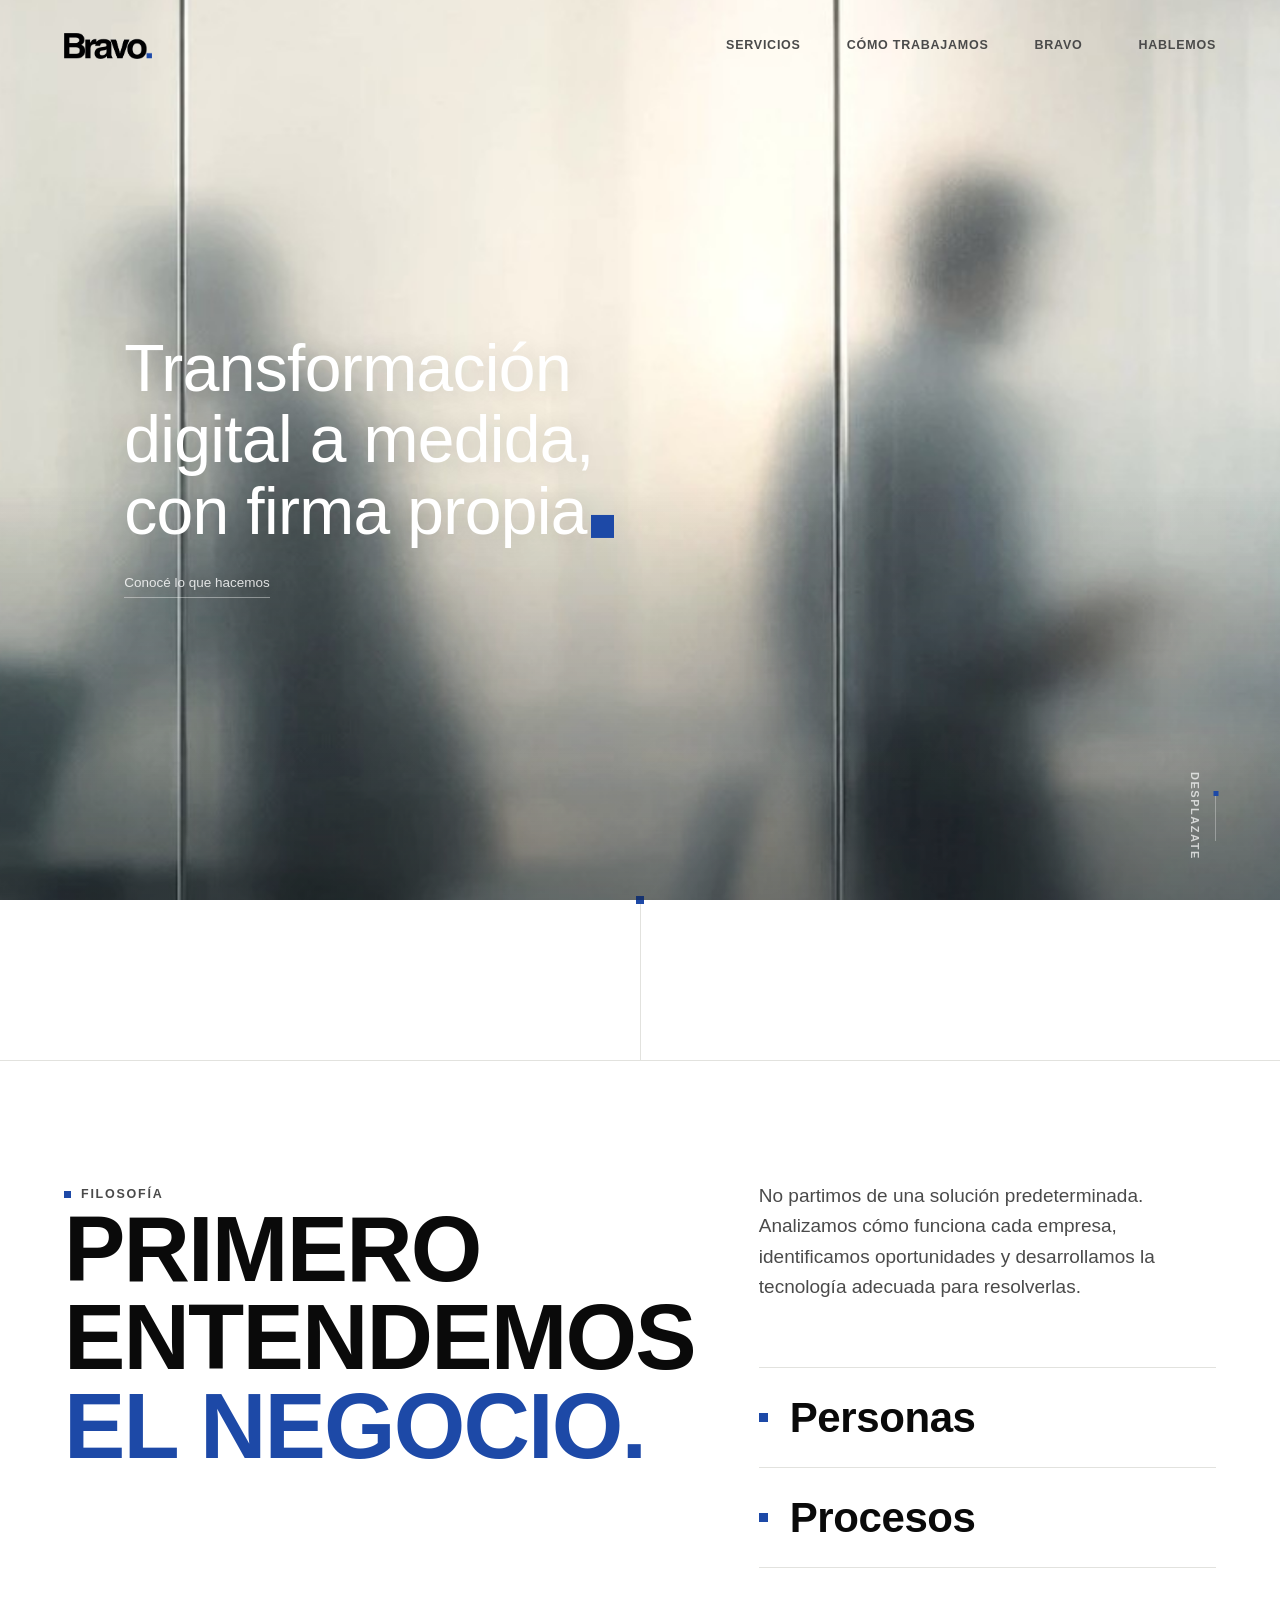
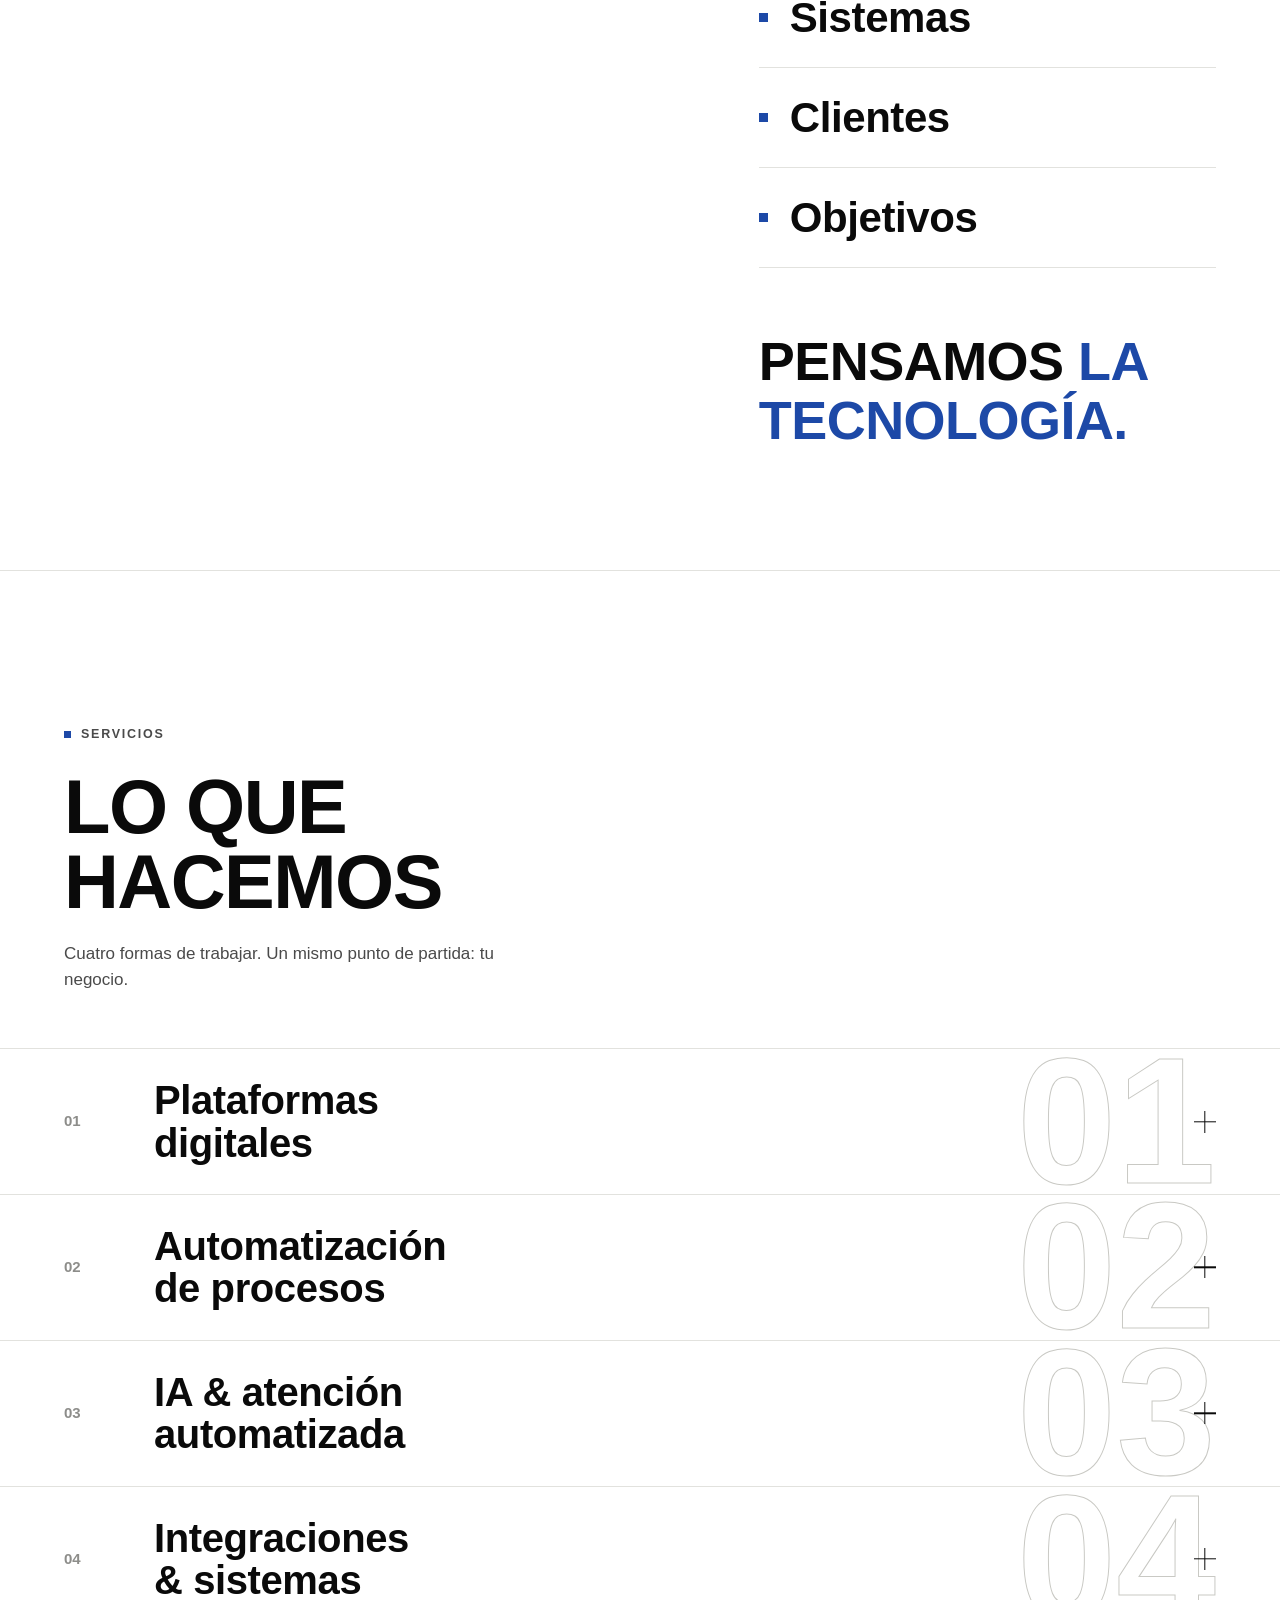
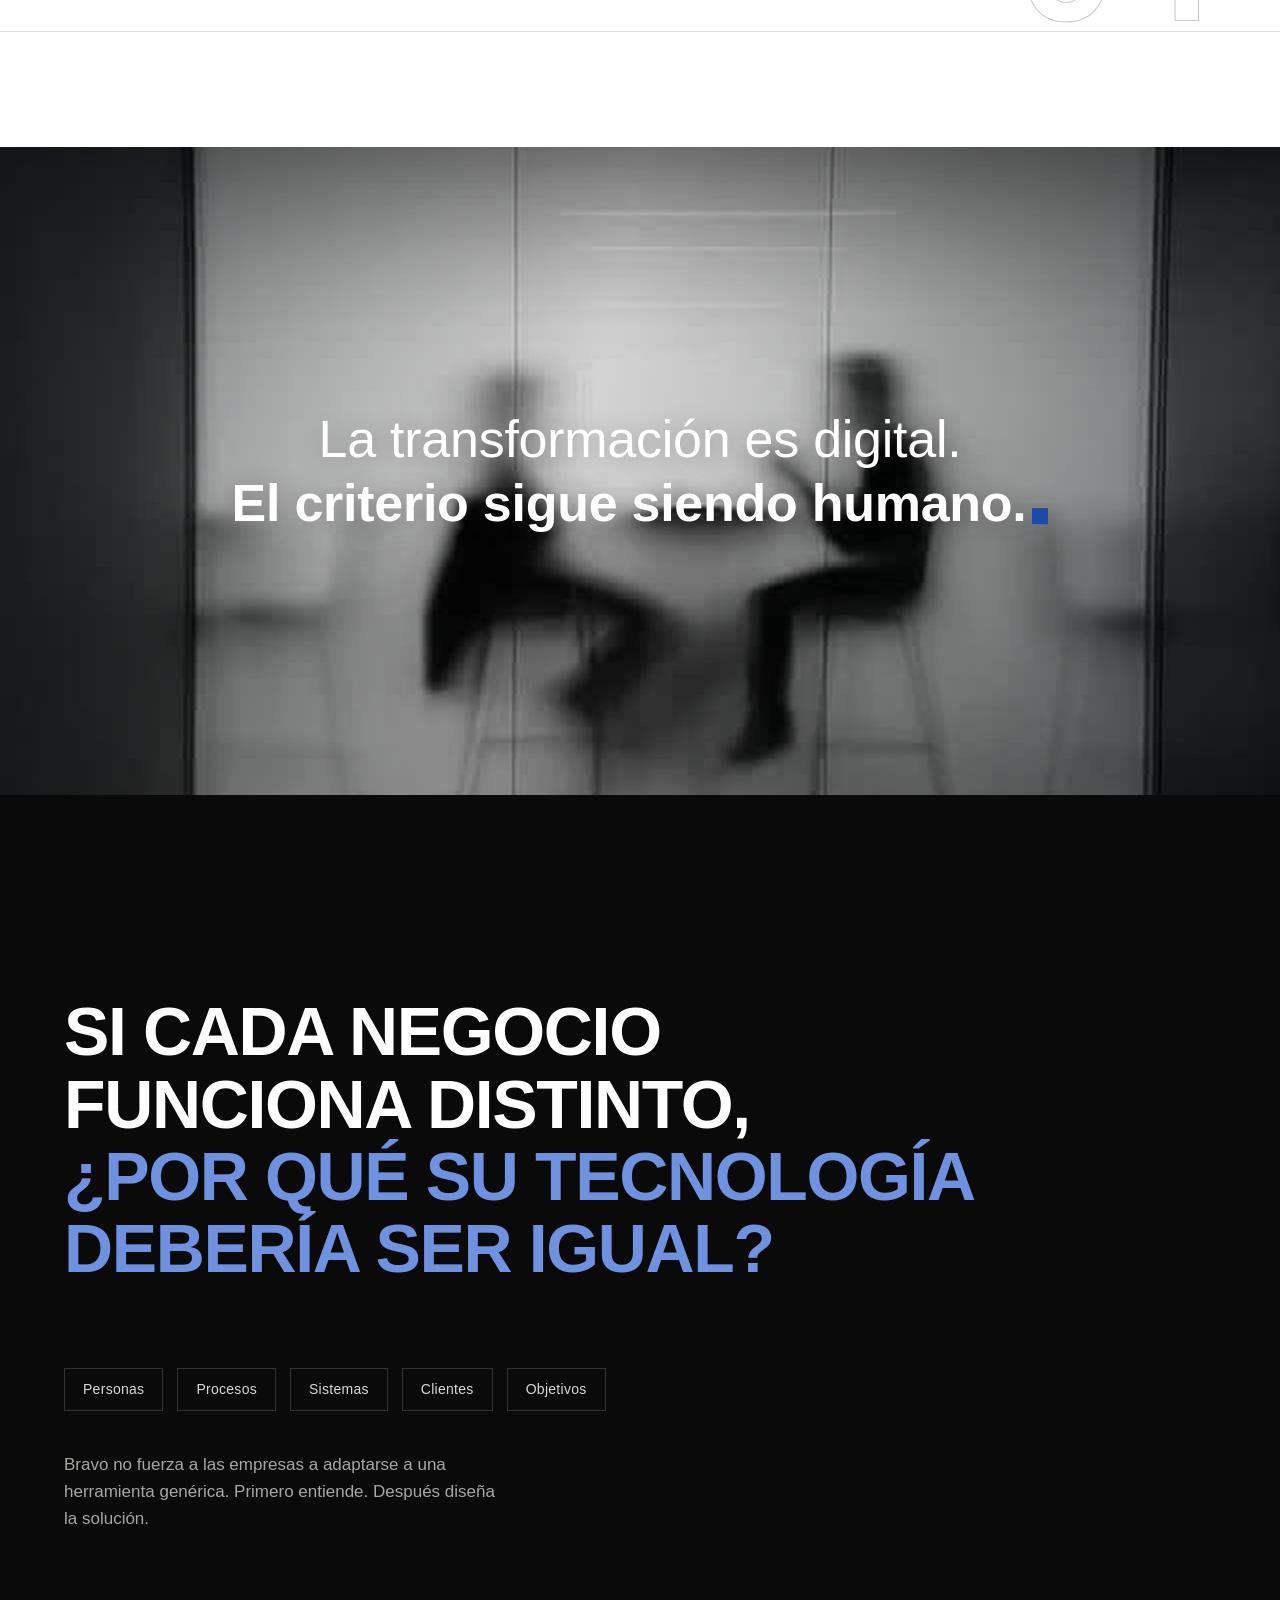
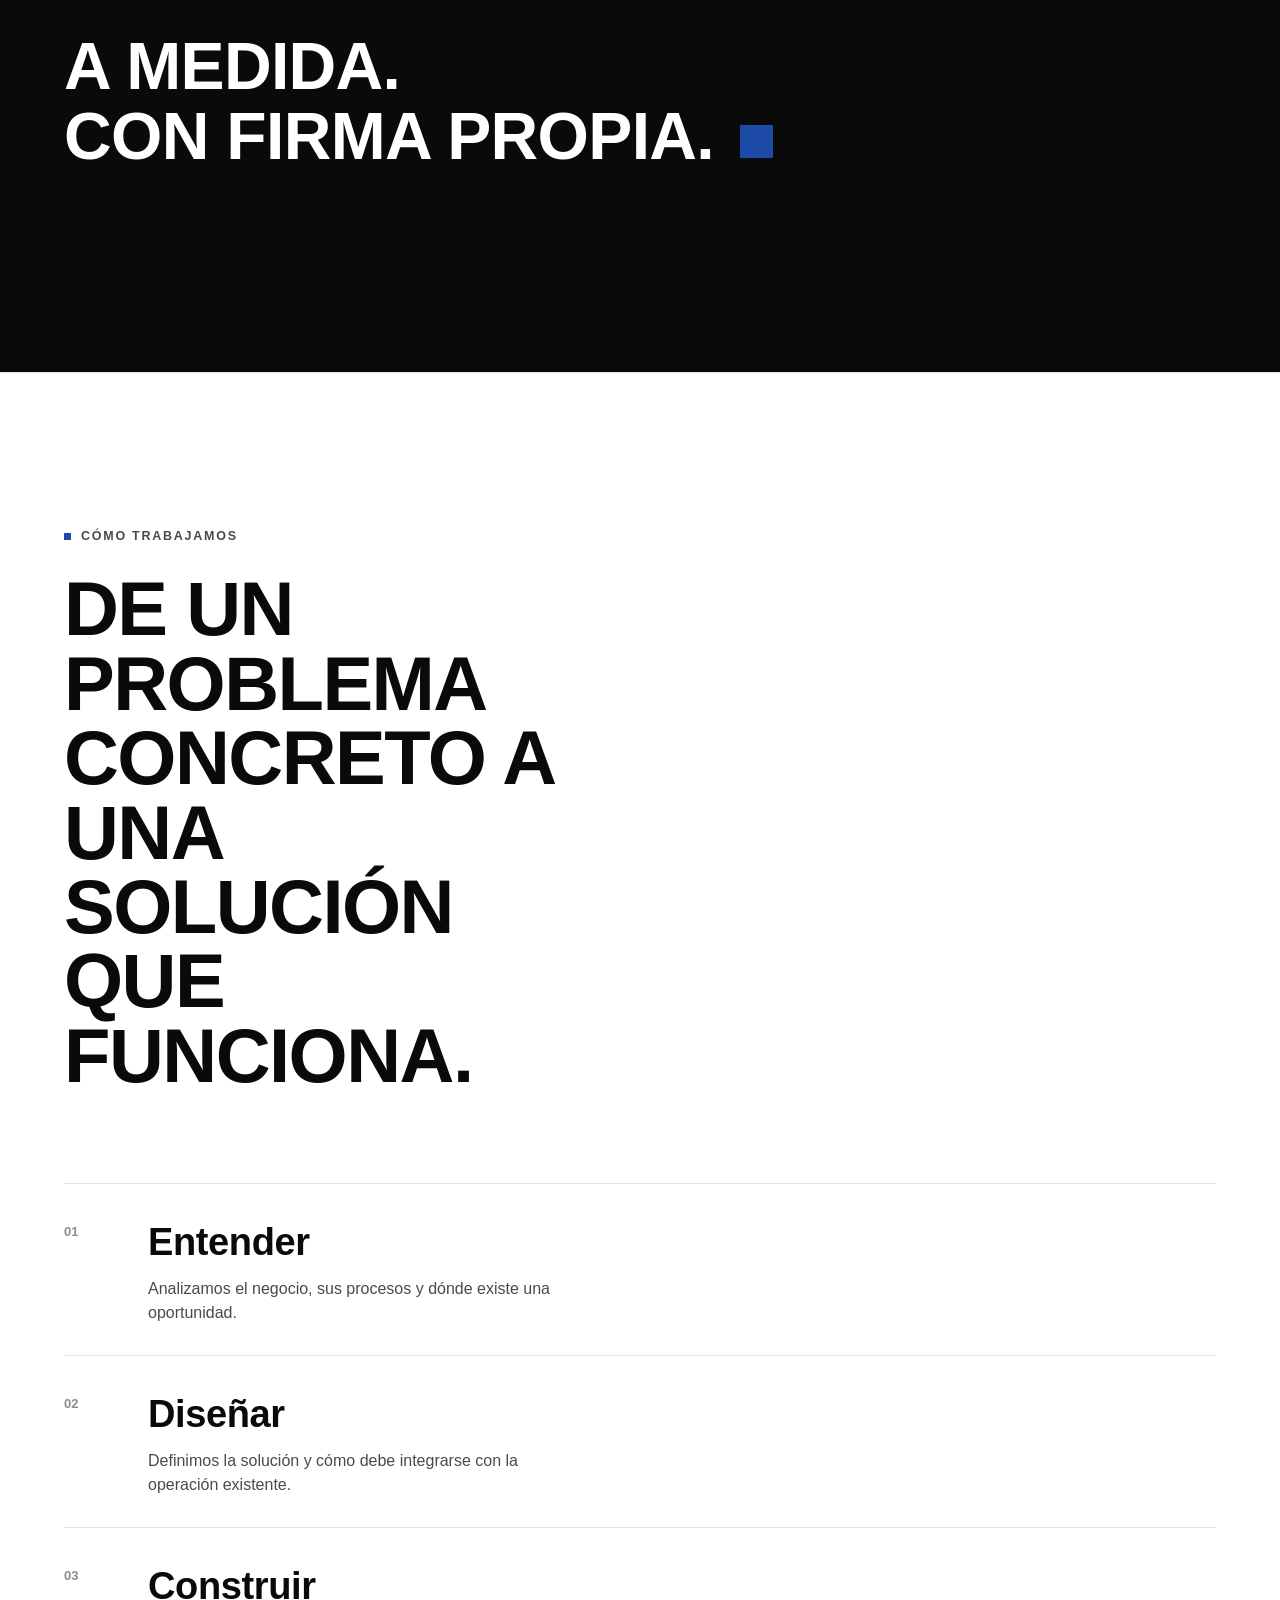
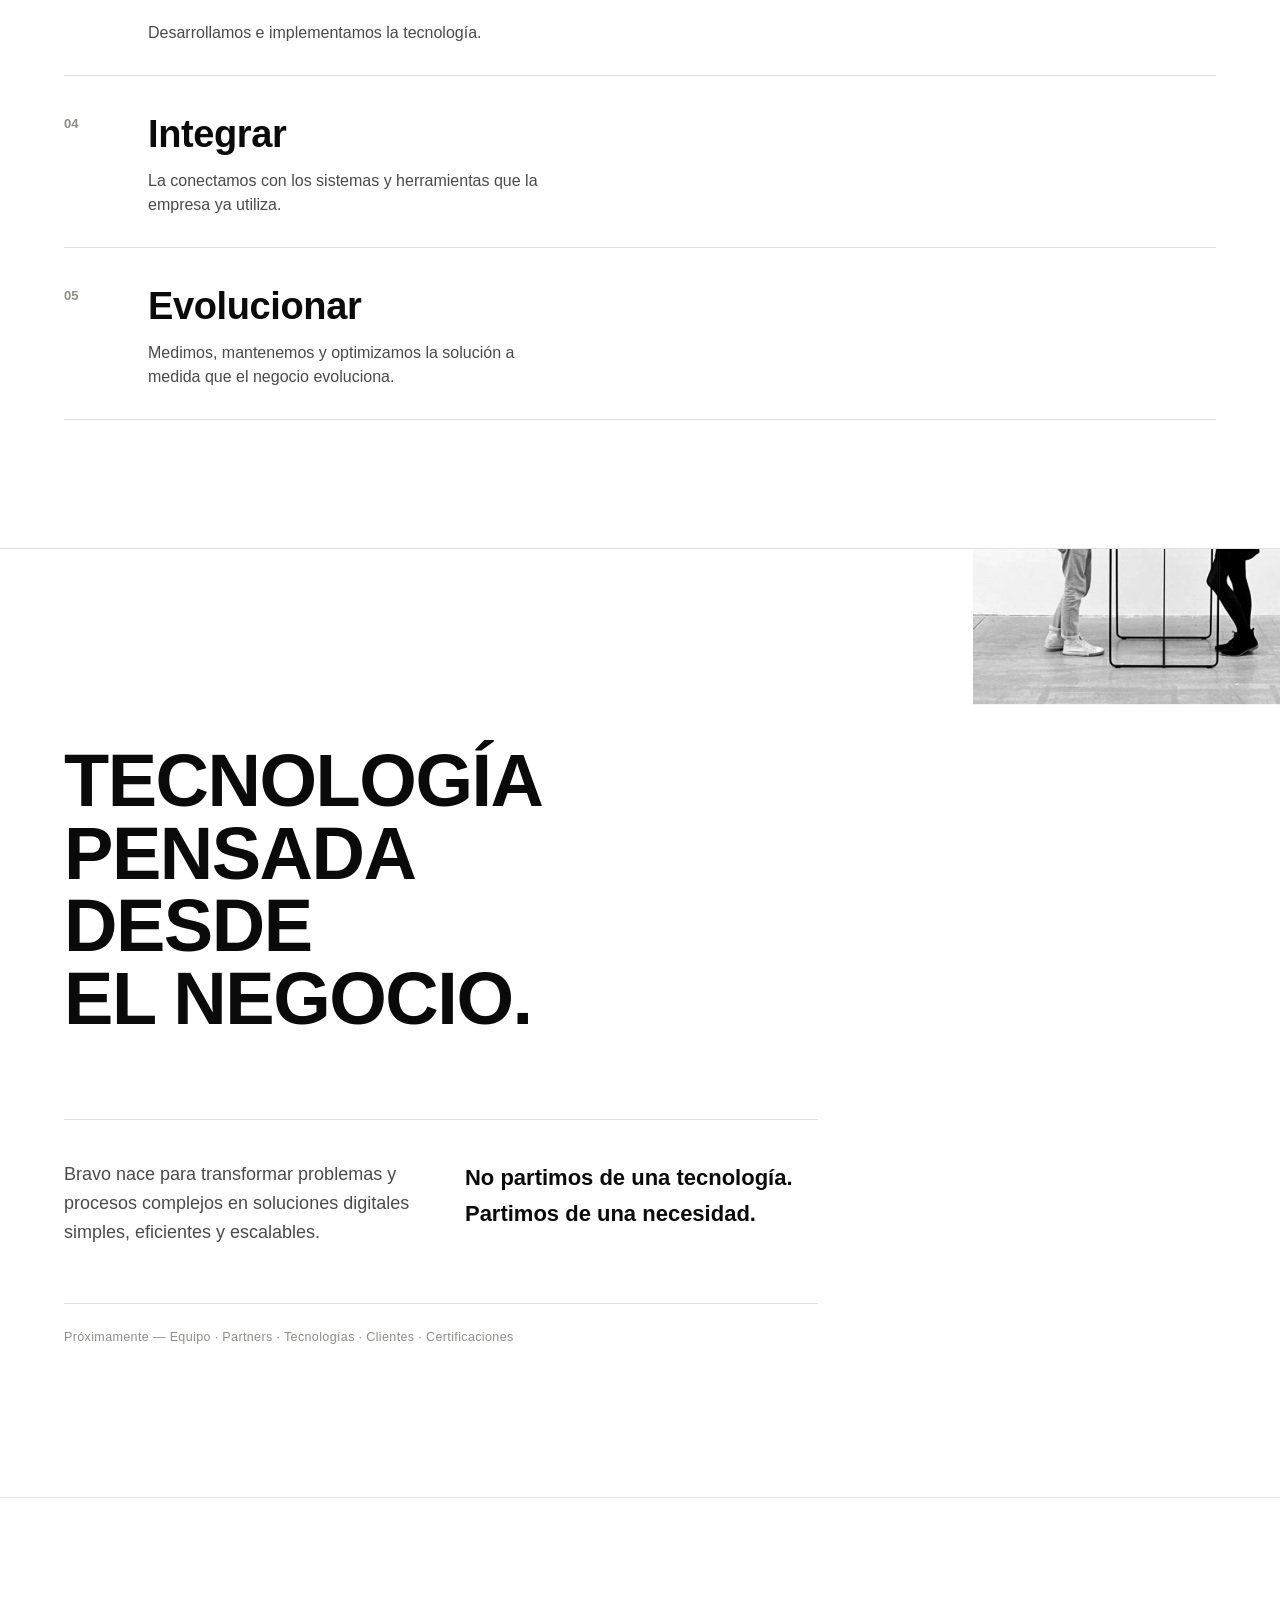
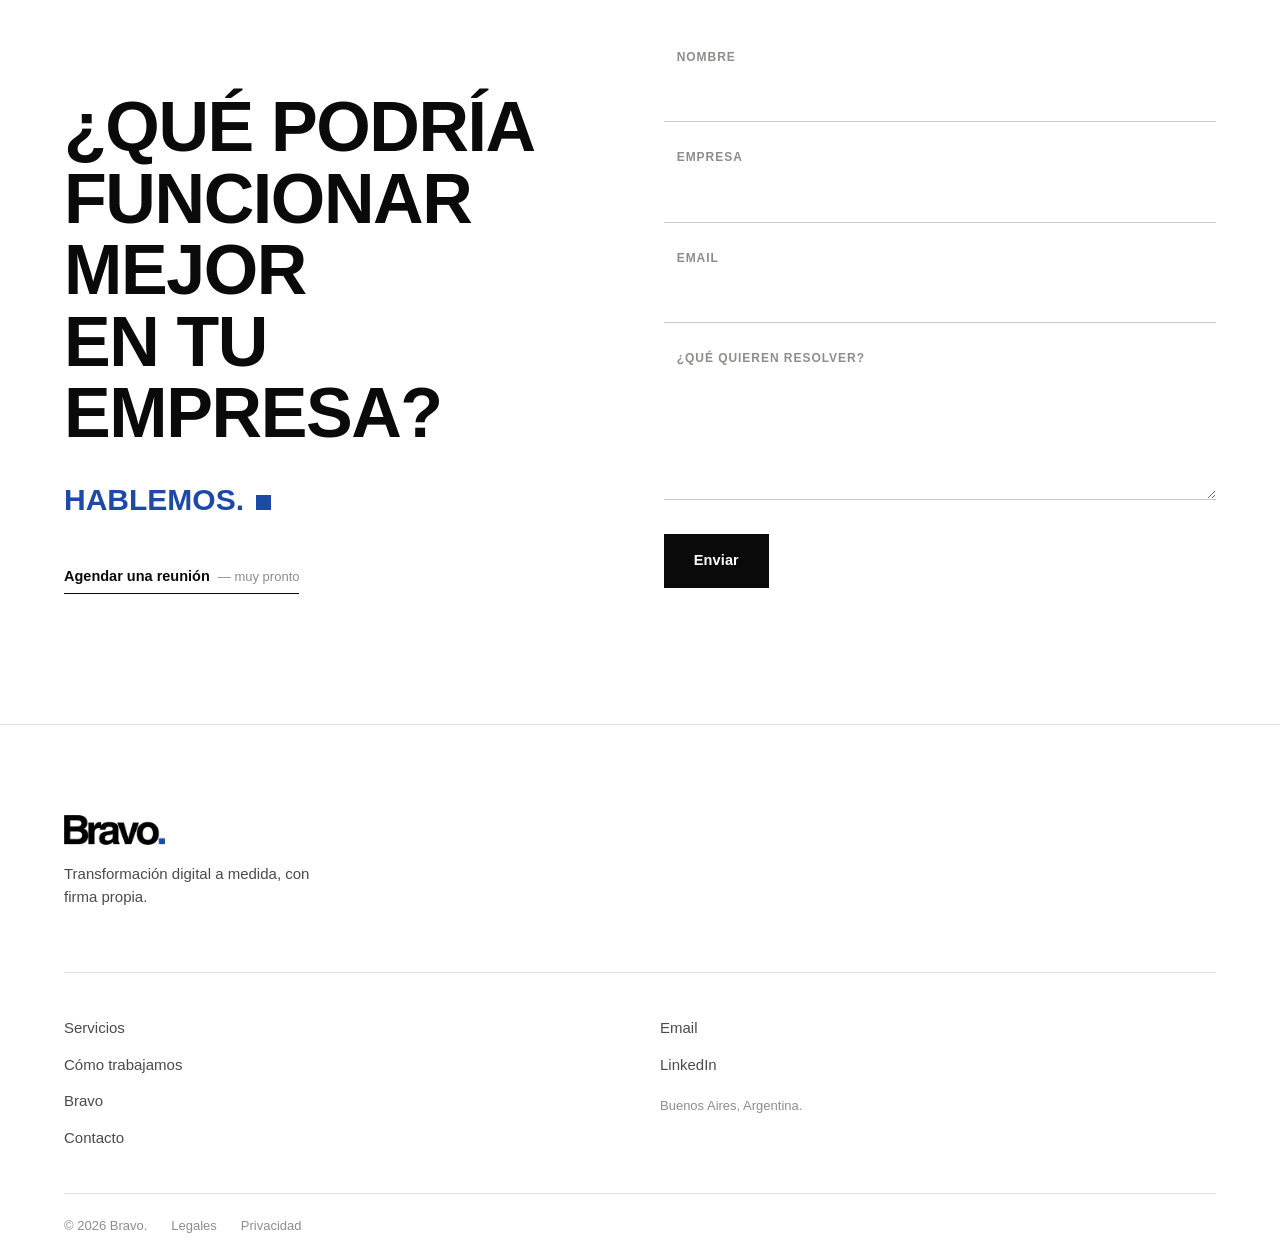
==== site/index.html @ dbc95b9e "fix(nav): match reference header — black text, uppercase, no CTA button The reference mockup's heade" ====
<!doctype html>
<html lang="es">
<head>
<meta charset="UTF-8">
<meta name="viewport" content="width=device-width, initial-scale=1">
<title>BRAVO — Transformación digital a medida, con firma propia</title>
<meta name="description" content="Bravo diseña e implementa soluciones digitales a medida: plataformas, automatización de procesos, IA aplicada e integraciones de sistemas.">

<link rel="icon" href="data:image/svg+xml,%3Csvg xmlns='http://www.w3.org/2000/svg' viewBox='0 0 100 100'%3E%3Crect x='60' y='60' width='34' height='34' fill='%231d49a7'/%3E%3C/svg%3E">
<link rel="stylesheet" href="css/style.css">
</head>
<body>

<a class="skip-link" href="#contenido">Saltar al contenido</a>

<!-- ============ NAV ============ -->
<header class="site-header" id="site-header">
  <div class="header-inner">
    <a href="#inicio" class="brand-mark" aria-label="Bravo — inicio">
      <img class="brand-mark-light" src="assets/bravo-wordmark-white.png" alt="Bravo." width="499" height="148">
      <img class="brand-mark-dark" src="assets/bravo-wordmark.png" alt="Bravo." width="499" height="148">
    </a>

    <nav class="main-nav" aria-label="Navegación principal">
      <a href="#servicios"><span>Servicios</span></a>
      <a href="#como-trabajamos"><span>Cómo trabajamos</span></a>
      <a href="#bravo"><span>Bravo</span></a>
    </nav>

    <a href="#contacto" class="nav-cta"><span>Hablemos</span></a>

    <button class="menu-toggle" id="menu-toggle" aria-expanded="false" aria-controls="mobile-menu" aria-label="Abrir menú">
      <span></span><span></span>
    </button>
  </div>
</header>

<div class="mobile-menu" id="mobile-menu">
  <nav aria-label="Navegación móvil">
    <a href="#servicios"><span class="mm-num">01</span>Servicios</a>
    <a href="#como-trabajamos"><span class="mm-num">02</span>Cómo trabajamos</a>
    <a href="#bravo"><span class="mm-num">03</span>Bravo</a>
    <a href="#contacto" class="mobile-cta"><span class="mm-num">04</span>Hablemos</a>
  </nav>
  <div class="mobile-menu-foot">Buenos Aires, Argentina.</div>
</div>

<main id="contenido">

  <!-- ============ HERO ============ -->
  <!-- La tecnología está a la vista. Las personas están detrás.
       Fotografía a pantalla completa: gente detrás de una superficie
       translúcida. Sobre ella, la identidad — limpia y precisa. -->
  <section class="hero" id="inicio">
    <div class="hero-photo" aria-hidden="true">
      <img src="assets/photo-placeholders/hero-glass.jpg" alt="">
    </div>

    <div class="hero-inner">
      <h1 class="hero-headline" data-reveal>
        Transformación digital a medida,
        con firma propia<span class="sq-period" aria-hidden="true"></span>
      </h1>
      <a href="#servicios" class="hero-link" data-reveal>Conocé lo que hacemos</a>
    </div>

    <div class="scroll-cue" aria-hidden="true">
      <span>Desplazate</span>
      <div class="scroll-cue-track"><div class="scroll-cue-dot"></div></div>
    </div>
  </section>

  <!-- ============ SPINE: connector from hero into filosofía ============ -->
  <div class="spine" id="spine-1" aria-hidden="true">
    <div class="spine-line"><div class="spine-fill"></div></div>
    <div class="spine-dot"></div>
  </div>

  <!-- ============ FILOSOFÍA ============ -->
  <section class="philosophy" id="filosofia">
    <div class="philosophy-inner">
      <div class="philosophy-sticky">
        <span class="eyebrow" data-reveal><i class="sq"></i>Filosofía</span>
        <h2 class="philosophy-title" data-reveal>
          <span class="pt-line">PRIMERO</span>
          <span class="pt-line">ENTENDEMOS</span>
          <span class="pt-line pt-accent">EL NEGOCIO.</span>
        </h2>
      </div>

      <div class="philosophy-scroller">
        <p class="philosophy-lede" data-reveal>
          No partimos de una solución predeterminada. Analizamos cómo
          funciona cada empresa, identificamos oportunidades y desarrollamos
          la tecnología adecuada para resolverlas.
        </p>

        <ul class="variable-list" id="variable-list">
          <li data-reveal><span class="v-dot"></span>Personas</li>
          <li data-reveal><span class="v-dot"></span>Procesos</li>
          <li data-reveal><span class="v-dot"></span>Sistemas</li>
          <li data-reveal><span class="v-dot"></span>Clientes</li>
          <li data-reveal><span class="v-dot"></span>Objetivos</li>
        </ul>

        <h3 class="philosophy-after" data-reveal>
          PENSAMOS <span>LA TECNOLOGÍA.</span>
        </h3>
      </div>
    </div>
  </section>

  <!-- ============ SERVICIOS ============ -->
  <section class="services" id="servicios">
    <div class="section-head" data-reveal>
      <span class="eyebrow"><i class="sq"></i>Servicios</span>
      <h2>LO QUE<br>HACEMOS</h2>
      <p>Cuatro formas de trabajar. Un mismo punto de partida: tu negocio.</p>
    </div>

    <div class="services-list">

      <!-- 01 PLATAFORMAS -->
      <article class="service-row" id="s01" data-reveal>
        <span class="service-ghost" aria-hidden="true">01</span>
        <button class="service-head" aria-expanded="false">
          <span class="service-num">01</span>
          <span class="service-name">Plataformas<br>digitales</span>
          <span class="service-plus" aria-hidden="true"></span>
        </button>

        <div class="service-body">
          <div class="service-text">
            <p class="service-desc">Diseñamos y desarrollamos herramientas digitales pensadas alrededor de cada negocio.</p>
            <ul class="service-tags">
              <li>Plataformas web</li><li>E-commerce</li><li>Sistemas de pedidos</li>
              <li>Portales para clientes</li><li>Herramientas internas</li><li>Aplicaciones web</li>
            </ul>
          </div>
          <div class="service-visual sv-platforms" aria-hidden="true">
            <div class="sv-bar"></div>
            <div class="sv-bar"></div>
            <div class="sv-bar"></div>
          </div>
        </div>
      </article>

      <!-- 02 AUTOMATIZACIÓN -->
      <article class="service-row" id="s02" data-reveal>
        <span class="service-ghost" aria-hidden="true">02</span>
        <button class="service-head" aria-expanded="false">
          <span class="service-num">02</span>
          <span class="service-name">Automatización<br>de procesos</span>
          <span class="service-plus" aria-hidden="true"></span>
        </button>

        <div class="service-body">
          <div class="service-text">
            <p class="service-desc">Transformamos tareas manuales y repetitivas en procesos más simples, rápidos y escalables.</p>
            <ul class="service-tags">
              <li>Automatización de workflows</li><li>Procesamiento de información</li>
              <li>Seguimiento de clientes</li><li>Generación automática de documentos</li>
              <li>Notificaciones</li><li>Automatizaciones operativas</li>
            </ul>
          </div>
          <div class="service-visual sv-flow-row" aria-hidden="true">
            <span>CONSULTA RECIBIDA</span><span class="arrow">→</span>
            <span>PEDIDO GENERADO</span><span class="arrow">→</span>
            <span>SISTEMA ACTUALIZADO</span>
          </div>
        </div>
      </article>

      <!-- 03 IA & ATENCIÓN -->
      <article class="service-row" id="s03" data-reveal>
        <span class="service-ghost" aria-hidden="true">03</span>
        <button class="service-head" aria-expanded="false">
          <span class="service-num">03</span>
          <span class="service-name">IA &amp; atención<br>automatizada</span>
          <span class="service-plus" aria-hidden="true"></span>
        </button>

        <div class="service-body">
          <div class="service-text">
            <p class="service-desc">Integramos inteligencia artificial donde genera una mejora concreta en la operación.</p>
            <ul class="service-tags">
              <li>Automatización de WhatsApp</li><li>Asistentes inteligentes</li><li>Atención 24/7</li>
              <li>Toma automatizada de pedidos</li><li>Respuestas a consultas</li>
              <li>Clasificación y derivación de conversaciones</li><li>Asistentes internos</li>
            </ul>
          </div>
          <div class="service-visual sv-chat" aria-hidden="true">
            <p class="sv-wa-label">WHATSAPP</p>
            <p class="sv-bubble">"Hola, quisiera hacer un pedido."</p>
            <p class="sv-bubble sv-bubble-out">Sí — decime qué necesitás y lo confirmamos.</p>
          </div>
        </div>
      </article>

      <!-- 04 INTEGRACIONES -->
      <article class="service-row" id="s04" data-reveal>
        <span class="service-ghost" aria-hidden="true">04</span>
        <button class="service-head" aria-expanded="false">
          <span class="service-num">04</span>
          <span class="service-name">Integraciones<br>&amp; sistemas</span>
          <span class="service-plus" aria-hidden="true"></span>
        </button>

        <div class="service-body">
          <div class="service-text">
            <p class="service-desc">Conectamos las herramientas que una empresa ya utiliza para que funcionen como parte de un mismo ecosistema.</p>
            <ul class="service-tags">
              <li>CRM</li><li>ERP</li><li>Medios de pago</li><li>WhatsApp</li><li>E-commerce</li>
              <li>APIs</li><li>Bases de datos</li><li>Dashboards</li><li>Sistemas propios</li>
            </ul>
          </div>
          <div class="service-visual sv-integrations-list" aria-hidden="true">
            <span>CRM</span><span>ERP</span><span>Pagos</span><span>WhatsApp</span><span>E-commerce</span>
          </div>
        </div>
      </article>

    </div>
  </section>

  <!-- ============ LA FRASE HUMANA ============ -->
  <!-- Un momento de pausa, no una campaña. Fotografía humana, mucho
       espacio, una composición tipográfica precisa. -->
  <section class="conviction">
    <div class="conviction-photo plain-photo" aria-hidden="true">
      <img src="assets/photo-placeholders/manifesto-glass.jpg" alt="">
    </div>
    <p class="conviction-line" data-reveal>
      La transformación es digital.<br>
      <span class="conviction-em">El criterio sigue siendo humano.</span><span class="sq-period" aria-hidden="true"></span>
    </p>
  </section>

  <!-- ============ A MEDIDA ============ -->
  <section class="bespoke" id="a-medida">
    <h2 class="bespoke-title" data-reveal>
      SI CADA NEGOCIO<br>
      FUNCIONA DISTINTO,<br>
      <span>¿POR QUÉ SU TECNOLOGÍA<br>DEBERÍA SER IGUAL?</span>
    </h2>

    <div class="bespoke-variables" data-reveal aria-hidden="true">
      <span style="--i:0">Personas</span>
      <span style="--i:1">Procesos</span>
      <span style="--i:2">Sistemas</span>
      <span style="--i:3">Clientes</span>
      <span style="--i:4">Objetivos</span>
    </div>

    <p class="bespoke-note" data-reveal>Bravo no fuerza a las empresas a adaptarse a una herramienta genérica. Primero entiende. Después diseña la solución.</p>

    <p class="bespoke-signature" data-reveal>
      A MEDIDA.<br>
      CON FIRMA PROPIA. <span class="sig-dot"></span>
    </p>
  </section>

  <!-- ============ CÓMO TRABAJAMOS ============ -->
  <section class="process" id="como-trabajamos">
    <div class="section-head" data-reveal>
      <span class="eyebrow"><i class="sq"></i>Cómo trabajamos</span>
      <h2>DE UN PROBLEMA<br>CONCRETO A UNA<br>SOLUCIÓN QUE FUNCIONA.</h2>
    </div>

    <ol class="process-list" id="process-list">
      <li class="process-step" data-reveal>
        <span class="process-num">01</span>
        <h3>Entender</h3>
        <p>Analizamos el negocio, sus procesos y dónde existe una oportunidad.</p>
      </li>
      <li class="process-step" data-reveal>
        <span class="process-num">02</span>
        <h3>Diseñar</h3>
        <p>Definimos la solución y cómo debe integrarse con la operación existente.</p>
      </li>
      <li class="process-step" data-reveal>
        <span class="process-num">03</span>
        <h3>Construir</h3>
        <p>Desarrollamos e implementamos la tecnología.</p>
      </li>
      <li class="process-step" data-reveal>
        <span class="process-num">04</span>
        <h3>Integrar</h3>
        <p>La conectamos con los sistemas y herramientas que la empresa ya utiliza.</p>
      </li>
      <li class="process-step" data-reveal>
        <span class="process-num">05</span>
        <h3>Evolucionar</h3>
        <p>Medimos, mantenemos y optimizamos la solución a medida que el negocio evoluciona.</p>
      </li>
    </ol>
  </section>

  <!--
    ============ CASOS ============
    La sección de Casos queda preparada en el markup (ver git history /
    versión anterior para el detalle completo de campos CLIENTE / DESAFÍO /
    SOLUCIÓN / IMPLEMENTACIÓN / IMPACTO) pero se mantiene oculta hasta que
    existan casos reales para mostrar — no se publican placeholders.
    Para reactivarla: quitar el atributo `hidden` de <section id="casos">
    y agregar de nuevo "Casos" a la navegación y al footer.
  -->
  <section class="cases" id="casos" hidden></section>

  <!-- ============ BRAVO / SOBRE NOSOTROS ============ -->
  <section class="about" id="bravo">
    <div class="about-content">
      <span class="eyebrow" data-reveal><i class="sq"></i>Bravo</span>
      <h2 class="about-title" data-reveal>TECNOLOGÍA<br>PENSADA DESDE<br>EL NEGOCIO.</h2>

      <div class="about-grid">
        <p class="about-text" data-reveal>
          Bravo nace para transformar problemas y procesos complejos en
          soluciones digitales simples, eficientes y escalables.
        </p>
        <p class="about-text about-text-strong" data-reveal>
          No partimos de una tecnología.<br>
          Partimos de una necesidad.
        </p>
      </div>

      <div class="about-placeholders" data-reveal>
        Próximamente — Equipo · Partners · Tecnologías · Clientes · Certificaciones
      </div>
    </div>

    <!-- background plane — photo bleeding off the viewport edge.
         A structure built to fit exactly two people: a medida. -->
    <div class="about-photo-col plain-photo" data-parallax="0.05" data-reveal>
      <img src="assets/photo-placeholders/about-structure.jpg" alt="Fotografía editorial de referencia — a reemplazar por fotografía propia de Bravo.">
    </div>
  </section>

  <!-- ============ CONTACTO ============ -->
  <section class="contact" id="contacto">
    <div class="contact-copy">
      <span class="eyebrow" data-reveal><i class="sq"></i>Contacto</span>
      <h2 data-reveal>
        ¿QUÉ PODRÍA<br>
        FUNCIONAR MEJOR<br>
        EN TU EMPRESA?
      </h2>
      <p class="contact-cta-line" data-reveal>HABLEMOS. <span class="sig-dot"></span></p>

      <button class="meeting-link" type="button" id="meeting-link" data-reveal>
        <span>Agendar una reunión</span>
        <em>— muy pronto</em>
      </button>
    </div>

    <form class="contact-form" id="contact-form" data-reveal novalidate>
      <div class="field">
        <label for="name">Nombre</label>
        <input type="text" id="name" name="name" required autocomplete="name">
      </div>
      <div class="field">
        <label for="company">Empresa</label>
        <input type="text" id="company" name="company" required autocomplete="organization">
      </div>
      <div class="field">
        <label for="email">Email</label>
        <input type="email" id="email" name="email" required autocomplete="email">
      </div>
      <div class="field">
        <label for="message">¿Qué quieren resolver?</label>
        <textarea id="message" name="message" rows="4" required></textarea>
      </div>
      <button type="submit" class="btn btn-solid form-submit"><span>Enviar</span></button>

      <p class="form-success" id="form-success" role="status" aria-live="polite">
        Gracias. Recibimos tu mensaje — te vamos a responder a la brevedad.
      </p>
    </form>
  </section>

</main>

<!-- ============ FOOTER ============ -->
<footer class="site-footer">
  <div class="footer-top">
    <img class="footer-logo" src="assets/bravo-wordmark.png" alt="Bravo." width="499" height="148">
    <p>Transformación digital a medida, con firma propia.</p>
  </div>

  <div class="footer-grid">
    <nav class="footer-nav" aria-label="Navegación de pie de página">
      <a href="#servicios">Servicios</a>
      <a href="#como-trabajamos">Cómo trabajamos</a>
      <a href="#bravo">Bravo</a>
      <a href="#contacto">Contacto</a>
    </nav>

    <div class="footer-meta">
      <a href="mailto:hola@bravo.studio">Email</a>
      <a href="https://www.linkedin.com" target="_blank" rel="noopener">LinkedIn</a>
      <span>Buenos Aires, Argentina.</span>
    </div>
  </div>

  <div class="footer-legal">
    <span>© <span id="year"></span> Bravo.</span>
    <a href="#">Legales</a>
    <a href="#">Privacidad</a>
  </div>
</footer>

<script src="js/main.js"></script>
</body>
</html>
---- site/css/style.css ----
/* ==========================================================================
   BRAVO — Design tokens
   El sistema visual nace del logo: Helvetica, blanco, negro, azul Bravo.
   ========================================================================== */

:root {
  --white: #ffffff;
  --black: #0a0a0a;
  --ink: #0a0a0a;
  --ink-soft: #4a4a4a;
  --ink-faint: #8d8d8a;
  --line: #e2e2de;
  --line-strong: #c9c9c4;
  --blue: #1d49a7;
  --blue-deep: #123067;
  --blue-tint: #eef1fa;

  /* atmospheric palette — found in photography, light and material.
     Never used as UI/button color; only in overlays, scrims, texture. */
  --atm-smoke: #aab4bd;
  --atm-sage: #a9b0a3;
  --atm-stone: #c9c2b4;
  --atm-warm: #efe9df;

  --sans: "Helvetica Neue", Helvetica, Arial, sans-serif;

  --gutter: clamp(20px, 5vw, 64px);
  --nav-h: 92px;
  --nav-h-scrolled: 68px;

  --ease: cubic-bezier(.22, 1, .36, 1);
  --ease-soft: cubic-bezier(.4, 0, .2, 1);
}

/* ==========================================================================
   Reset
   ========================================================================== */

*, *::before, *::after { box-sizing: border-box; }
html { -webkit-text-size-adjust: 100%; scroll-behavior: smooth; }

body {
  margin: 0;
  background: var(--white);
  color: var(--ink);
  font-family: var(--sans);
  font-weight: 400;
  font-size: 16px;
  line-height: 1.5;
  -webkit-font-smoothing: antialiased;
  text-rendering: optimizeLegibility;
  overflow-x: hidden;
}

h1, h2, h3, h4, p, dl, ul, ol, figure { margin: 0; }
ul, ol { padding: 0; list-style: none; }
a { color: inherit; text-decoration: none; }
button { font: inherit; color: inherit; background: none; border: 0; cursor: pointer; padding: 0; }
input, textarea { font: inherit; color: inherit; }
img { max-width: 100%; display: block; }
svg { display: block; }
[hidden] { display: none !important; }

.skip-link {
  position: absolute;
  left: -9999px;
  top: 0;
  background: var(--black);
  color: var(--white);
  padding: 12px 18px;
  z-index: 999;
}
.skip-link:focus { left: 16px; top: 16px; }

::selection { background: var(--blue); color: var(--white); }

#inicio, #servicios, #como-trabajamos, #bravo, #contacto {
  scroll-margin-top: var(--nav-h-scrolled);
}

/* ==========================================================================
   Reveal motion
   ========================================================================== */

[data-reveal] {
  opacity: 0;
  transform: translateY(26px);
  transition: opacity .8s var(--ease), transform .8s var(--ease);
}
[data-reveal].in-view { opacity: 1; transform: translateY(0); }

@media (prefers-reduced-motion: reduce) {
  html { scroll-behavior: auto; }
  [data-reveal] { opacity: 1; transform: none; transition: none; }
  * { animation: none !important; }
}

/* ==========================================================================
   Shared primitives: square/dot, eyebrow, blueprint grid bg, ghost numerals
   ========================================================================== */

.sq {
  display: inline-block;
  width: 7px;
  height: 7px;
  background: var(--blue);
  margin-right: 10px;
  vertical-align: middle;
  flex-shrink: 0;
}

.eyebrow {
  display: inline-flex;
  align-items: center;
  font-size: 12.5px;
  font-weight: 700;
  letter-spacing: .14em;
  text-transform: uppercase;
  color: var(--ink-soft);
}

.section-head {
  max-width: 760px;
  padding: clamp(90px, 13vw, 150px) var(--gutter) clamp(48px, 7vw, 80px);
}
.section-head .eyebrow { margin-bottom: 26px; }
.section-head h2 {
  font-size: clamp(38px, 6.4vw, 76px);
  font-weight: 700;
  line-height: .98;
  letter-spacing: -.02em;
}
.section-head p {
  margin-top: 22px;
  font-size: 17px;
  color: var(--ink-soft);
  max-width: 46ch;
}

/* ==========================================================================
   Bravo Square — the brand's living graphic device. Never a circle.
   ========================================================================== */

.bravo-square {
  background: var(--blue);
  display: block;
}

/* ==========================================================================
   Photography — editorial, human, atmospheric. Shown plainly: the photo
   itself carries the complexity, so nothing needs to happen to it.
   Movement is a very slow drift, never a mask or an interaction.

   Photos are temporary moodboard references, swappable for licensed
   photography — see site/assets/photo-placeholders/README.md.
   ========================================================================== */

.plain-photo {
  position: relative;
  overflow: hidden;
  background: var(--ink);
}
.plain-photo img {
  display: block;
  width: 100%;
  height: 100%;
  object-fit: cover;
  animation: photo-drift 40s ease-in-out infinite alternate;
}
@keyframes photo-drift {
  from { transform: scale(1.02); }
  to { transform: scale(1.07) translateY(-1%); }
}
@media (prefers-reduced-motion: reduce) {
  .plain-photo img { animation: none; }
}

/* ==========================================================================
   Buttons — custom wipe treatment, no default SaaS look
   ========================================================================== */

.btn {
  position: relative;
  display: inline-flex;
  align-items: center;
  gap: 10px;
  font-size: 14.5px;
  font-weight: 700;
  letter-spacing: .01em;
  padding: 16px 30px;
  overflow: hidden;
  isolation: isolate;
}
.btn span { position: relative; z-index: 2; transition: color .4s var(--ease); }
.btn::before {
  content: "";
  position: absolute;
  inset: 0;
  z-index: 1;
  transform: translateY(101%);
  transition: transform .45s var(--ease);
}

.btn-solid {
  background: var(--ink);
  color: var(--white);
}
.btn-solid::before { background: var(--blue); }
.btn-solid:hover::before, .btn-solid:focus-visible::before { transform: translateY(0); }

.btn-outline {
  border: 1px solid var(--ink);
  color: var(--ink);
}
.btn-outline::before { background: var(--ink); }
.btn-outline:hover span, .btn-outline:focus-visible span { color: var(--white); }
.btn-outline:hover::before, .btn-outline:focus-visible::before { transform: translateY(0); }

.btn .arrow {
  position: relative;
  z-index: 2;
  width: 14px;
  height: 10px;
  flex-shrink: 0;
}
.btn .arrow::before, .btn .arrow::after {
  content: "";
  position: absolute;
  background: currentColor;
  transition: transform .4s var(--ease), color .4s var(--ease);
}
.btn .arrow::before { top: 4.5px; left: 0; width: 14px; height: 1.4px; }
.btn .arrow::after {
  top: 0; right: 0; width: 8px; height: 8px;
  border-top: 1.4px solid currentColor;
  border-right: 1.4px solid currentColor;
  background: none;
  transform: rotate(45deg);
}
.btn-outline:hover .arrow { transform: translateX(4px); color: var(--white); }

/* ==========================================================================
   Header
   ========================================================================== */

.site-header {
  position: fixed;
  top: 0; left: 0; right: 0;
  z-index: 200;
  height: var(--nav-h);
  display: flex;
  align-items: center;
  background: rgba(255, 255, 255, 0);
  border-bottom: 1px solid transparent;
  transition: height .4s var(--ease), background-color .4s var(--ease), border-color .4s var(--ease), backdrop-filter .4s var(--ease);
}
.site-header.is-scrolled {
  height: var(--nav-h-scrolled);
  background: rgba(255, 255, 255, .92);
  backdrop-filter: blur(10px);
  -webkit-backdrop-filter: blur(10px);
  border-bottom-color: var(--line);
}

.header-inner {
  width: 100%;
  display: flex;
  align-items: center;
  gap: 44px;
  padding-inline: var(--gutter);
}

.brand-mark {
  position: relative;
  margin-right: auto;
  display: block;
  line-height: 0;
}
.brand-mark img {
  height: 26px;
  width: auto;
  transition: height .4s var(--ease), opacity .4s var(--ease);
}
.brand-mark img.brand-mark-light { opacity: 0; }
.brand-mark img.brand-mark-dark { position: absolute; left: 0; top: 0; opacity: 1; }
.is-scrolled .brand-mark img { height: 21px; }

.main-nav { display: flex; gap: 34px; }
.main-nav a {
  position: relative;
  display: inline-flex;
  align-items: center;
  font-size: 12.5px;
  font-weight: 600;
  letter-spacing: .06em;
  text-transform: uppercase;
  color: var(--ink-soft);
  padding-block: 6px;
  transition: color .4s var(--ease);
}
.main-nav a span,
.nav-cta span { position: relative; }
.main-nav a span::after,
.nav-cta span::after {
  content: "";
  position: absolute;
  left: 0; bottom: -6px;
  width: 100%; height: 1px;
  background: var(--blue);
  transform: scaleX(0);
  transform-origin: left;
  transition: transform .35s var(--ease);
}
.main-nav a::before,
.nav-cta::before {
  content: "";
  width: 4px; height: 4px;
  background: var(--blue);
  margin-right: 8px;
  opacity: 0;
  transform: scale(0);
  transition: opacity .3s var(--ease), transform .3s var(--ease);
}
.main-nav a:hover,
.nav-cta:hover { color: var(--ink); }
.main-nav a:hover span::after,
.nav-cta:hover span::after { transform: scaleX(1); }
.main-nav a:hover::before,
.nav-cta:hover::before { opacity: 1; transform: scale(1); }

.nav-cta {
  position: relative;
  display: inline-flex;
  align-items: center;
  font-size: 12.5px;
  font-weight: 600;
  letter-spacing: .06em;
  text-transform: uppercase;
  color: var(--ink-soft);
  padding-block: 6px;
  transition: color .4s var(--ease);
}

.menu-toggle {
  display: none;
  width: 30px; height: 20px;
  position: relative;
}
.menu-toggle span {
  position: absolute; left: 0; right: 0; height: 1.5px;
  background: var(--ink);
  transition: transform .35s var(--ease), top .35s var(--ease);
}
.menu-toggle span:first-child { top: 0; }
.menu-toggle span:last-child { top: 100%; transform: translateY(-100%); }
.menu-toggle[aria-expanded="true"] span:first-child { top: 50%; transform: translateY(-50%) rotate(45deg); }
.menu-toggle[aria-expanded="true"] span:last-child { top: 50%; transform: translateY(-50%) rotate(-45deg); }

/* Mobile full-screen menu */
.mobile-menu {
  position: fixed; inset: 0; z-index: 190;
  background: var(--white);
  display: flex; flex-direction: column; justify-content: space-between;
  padding: 120px var(--gutter) 50px;
  transform: translateY(-100%);
  transition: transform .5s var(--ease);
}
.mobile-menu.is-open { transform: translateY(0); }
.mobile-menu nav { display: flex; flex-direction: column; }
.mobile-menu a {
  display: flex; align-items: baseline; gap: 16px;
  font-size: clamp(30px, 9vw, 42px);
  font-weight: 700;
  letter-spacing: -.01em;
  padding-block: 16px;
  border-bottom: 1px solid var(--line);
}
.mm-num { font-size: 13px; font-weight: 700; color: var(--blue); }
.mobile-menu a.mobile-cta { color: var(--blue); }
.mobile-menu-foot {
  font-size: 12.5px; color: var(--ink-faint);
  text-transform: uppercase; letter-spacing: .1em;
}

/* ==========================================================================
   Hero
   ========================================================================== */

/* The hero is the photograph. A translucent surface, human figures
   present but never fully defined — the identity lives on top of it,
   precise where the photo is atmospheric. */

.hero {
  position: relative;
  height: 100svh;
  min-height: 560px;
  overflow: hidden;
  background: #b7bfc4;
}

.hero-photo {
  position: absolute;
  inset: -2%;
  z-index: 0;
}
.hero-photo img {
  width: 100%;
  height: 100%;
  object-fit: cover;
  object-position: center 35%;
  animation: hero-photo-drift 34s ease-in-out infinite alternate;
}
@keyframes hero-photo-drift {
  from { transform: scale(1.015) translate(0, 0); }
  to { transform: scale(1.05) translate(-0.6%, -0.8%); }
}

/* the faintest scrim — legibility, not a tech gradient */
.hero::after {
  content: "";
  position: absolute;
  inset: 0;
  z-index: 1;
  background: linear-gradient(to top, rgba(10, 14, 18, .38), rgba(10, 14, 18, 0) 46%);
  pointer-events: none;
}

.hero-inner {
  position: absolute;
  z-index: 2;
  top: 37%;
  left: 0;
  width: 100%;
  padding: 0 clamp(20px, 9.7vw, 148px);
}

.hero-headline {
  color: var(--white);
  font-size: clamp(34px, 5.6vw, 66px);
  font-weight: 500;
  line-height: 1.08;
  letter-spacing: -.01em;
  max-width: 15ch;
  text-shadow: 0 2px 30px rgba(0, 0, 0, .18);
}
.hero-headline .sq-period {
  display: inline-block;
  width: .34em;
  height: .34em;
  margin-left: .07em;
  background: var(--blue);
  vertical-align: baseline;
  transform: translateY(.06em);
}

.hero-link {
  display: inline-flex;
  align-items: center;
  gap: 9px;
  margin-top: 26px;
  font-size: 13.5px;
  font-weight: 500;
  color: rgba(255, 255, 255, .82);
  text-shadow: 0 1px 12px rgba(0, 0, 0, .2);
  border-bottom: 1px solid rgba(255, 255, 255, .38);
  padding-bottom: 4px;
  transition: color .3s var(--ease), border-color .3s var(--ease);
}
.hero-link:hover { color: var(--white); border-color: rgba(255, 255, 255, .75); }

.scroll-cue {
  position: absolute;
  right: var(--gutter);
  bottom: 40px;
  z-index: 2;
  display: flex;
  align-items: center;
  gap: 12px;
}
.scroll-cue span {
  font-size: 11px;
  font-weight: 700;
  letter-spacing: .14em;
  text-transform: uppercase;
  color: rgba(255, 255, 255, .7);
  writing-mode: vertical-rl;
}
.scroll-cue-track {
  width: 1px; height: 50px;
  background: rgba(255, 255, 255, .3);
  position: relative;
}
.scroll-cue-dot {
  position: absolute;
  left: 50%; top: 0;
  width: 5px; height: 5px;
  background: var(--blue);
  transform: translate(-50%, 0);
  animation: cue-travel 2.6s ease-in-out infinite;
}
@keyframes cue-travel {
  0% { top: 0; opacity: 0; }
  15% { opacity: 1; }
  85% { opacity: 1; }
  100% { top: calc(100% - 5px); opacity: 0; }
}
@media (max-width: 720px) {
  .scroll-cue { display: none; }
  .hero-inner { top: 40%; }
}
@media (prefers-reduced-motion: reduce) {
  .hero-photo img { animation: none; }
}

/* ==========================================================================
   Spine connector (hero -> filosofía)
   ========================================================================== */

.spine {
  position: relative;
  height: clamp(90px, 14vw, 160px);
  display: flex;
  justify-content: center;
}
.spine-line {
  width: 1px;
  height: 100%;
  background: var(--line);
  position: relative;
}
.spine-fill {
  position: absolute;
  top: 0; left: 0; width: 100%;
  height: 0%;
  background: var(--blue);
  transition: height .1s linear;
}
.spine-dot {
  position: absolute;
  left: 50%;
  top: 0%;
  width: 8px; height: 8px;
  background: var(--blue);
  transform: translate(-50%, -50%);
  transition: top .1s linear;
}

/* ==========================================================================
   Filosofía
   ========================================================================== */

.philosophy { border-top: 1px solid var(--line); }

.philosophy-inner {
  display: grid;
  grid-template-columns: 1.1fr 1fr;
  gap: clamp(24px, 5vw, 64px);
  padding: 0 var(--gutter);
  align-items: start;
}

.philosophy-sticky {
  position: sticky;
  top: calc(var(--nav-h-scrolled) + 40px);
  padding-block: clamp(60px, 10vw, 120px);
}

.philosophy-title {
  font-size: clamp(40px, 7.4vw, 92px);
  font-weight: 700;
  line-height: .96;
  letter-spacing: -.02em;
}
.pt-line { display: block; }
.pt-accent { color: var(--blue); }

.philosophy-scroller {
  padding-block: clamp(60px, 10vw, 120px);
  display: flex;
  flex-direction: column;
  gap: 64px;
}

.philosophy-lede {
  font-size: 19px;
  line-height: 1.6;
  color: var(--ink-soft);
  max-width: 46ch;
}

.variable-list {
  display: flex;
  flex-direction: column;
  border-top: 1px solid var(--line);
}
.variable-list li {
  display: flex;
  align-items: center;
  font-size: clamp(26px, 4vw, 42px);
  font-weight: 700;
  letter-spacing: -.01em;
  padding-block: 18px;
  border-bottom: 1px solid var(--line);
}
.v-dot {
  width: 9px; height: 9px;
  background: var(--blue);
  margin-right: 22px;
  flex-shrink: 0;
  transform: scale(0);
  transition: transform .5s var(--ease);
}
.variable-list li.in-view .v-dot { transform: scale(1); }

.philosophy-after {
  font-size: clamp(30px, 5.4vw, 54px);
  font-weight: 700;
  letter-spacing: -.01em;
  line-height: 1.1;
}
.philosophy-after span { color: var(--blue); }

@media (max-width: 860px) {
  .philosophy-inner { grid-template-columns: 1fr; }
  .philosophy-sticky { position: static; padding-bottom: 0; }
}

/* ==========================================================================
   Servicios
   ========================================================================== */

.services { border-top: 1px solid var(--line); padding-bottom: clamp(60px, 9vw, 120px); }
.services .section-head { padding-bottom: clamp(30px, 5vw, 56px); }
.services .section-head h2 { max-width: 8ch; }

.services-list { border-top: 1px solid var(--line); }

.service-row {
  position: relative;
  border-bottom: 1px solid var(--line);
  padding-inline: var(--gutter);
  overflow: hidden;
}

.service-ghost {
  position: absolute;
  right: var(--gutter);
  top: 50%;
  transform: translateY(-50%);
  font-size: clamp(90px, 14vw, 220px);
  font-weight: 700;
  line-height: 1;
  color: transparent;
  -webkit-text-stroke: 1px var(--line-strong);
  pointer-events: none;
  z-index: 0;
  transition: -webkit-text-stroke-color .4s var(--ease);
}
.service-row[data-open="true"] .service-ghost { -webkit-text-stroke-color: var(--blue-tint); }

.service-head {
  position: relative;
  z-index: 1;
  width: 100%;
  display: grid;
  grid-template-columns: 70px 1fr 40px;
  align-items: center;
  gap: 20px;
  padding-block: 30px;
  text-align: left;
}

.service-num {
  font-size: 15px;
  font-weight: 700;
  color: var(--ink-faint);
  transition: color .3s var(--ease);
}

.service-name {
  font-size: clamp(24px, 3.6vw, 40px);
  font-weight: 700;
  letter-spacing: -.01em;
  line-height: 1.06;
  transition: color .3s var(--ease), transform .4s var(--ease);
}

.service-plus {
  position: relative;
  width: 22px; height: 22px;
  justify-self: end;
}
.service-plus::before, .service-plus::after {
  content: "";
  position: absolute;
  background: var(--ink);
  transition: transform .4s var(--ease), background-color .3s var(--ease);
}
.service-plus::before { left: 0; top: 50%; width: 100%; height: 1.4px; transform: translateY(-50%); }
.service-plus::after { top: 0; left: 50%; height: 100%; width: 1.4px; transform: translateX(-50%); }

.service-head:hover .service-num,
.service-head:hover .service-name { color: var(--blue); }
.service-head:hover .service-name { transform: translateX(8px); }
.service-head[aria-expanded="true"] .service-plus::after { transform: translateX(-50%) rotate(90deg); opacity: 0; }
.service-head[aria-expanded="true"] .service-num,
.service-head[aria-expanded="true"] .service-name { color: var(--blue); }

.service-body {
  position: relative;
  z-index: 1;
  max-height: 0;
  overflow: hidden;
  transition: max-height .55s var(--ease);
}
.service-row[data-open="true"] .service-body { max-height: 700px; }

.service-body > div:first-child { padding-top: 6px; }
.service-text {
  display: grid;
  grid-template-columns: 70px 1fr;
  gap: 20px;
  padding-bottom: 40px;
}
.service-desc {
  grid-column: 2;
  max-width: 52ch;
  font-size: 16.5px;
  color: var(--ink-soft);
  line-height: 1.6;
}
.service-tags {
  grid-column: 2;
  margin-top: 20px;
  display: flex;
  flex-wrap: wrap;
  gap: 10px;
}
.service-tags li {
  font-size: 13px;
  font-weight: 500;
  color: var(--ink-soft);
  border: 1px solid var(--line-strong);
  padding: 7px 14px;
  white-space: nowrap;
}

/* --- service visuals --- */
.service-visual {
  grid-column: 2;
  margin-top: 4px;
  margin-bottom: 44px;
  max-width: 420px;
}

/* 01 — Plataformas digitales: una composición quieta, casi editorial. */
.sv-platforms { display: flex; flex-direction: column; gap: 9px; }
.sv-bar { height: 1px; background: var(--line-strong); position: relative; overflow: hidden; }
.sv-bar::after {
  content: "";
  position: absolute; inset: 0;
  background: var(--ink);
  transform: scaleX(0);
  transform-origin: left;
  transition: transform .7s var(--ease);
}
.sv-bar:nth-child(1) { width: 92%; }
.sv-bar:nth-child(2) { width: 60%; }
.sv-bar:nth-child(3) { width: 76%; }
.service-row[data-open="true"] .sv-bar::after { transform: scaleX(1); }
.service-row[data-open="true"] .sv-bar:nth-child(1)::after { transition-delay: .05s; }
.service-row[data-open="true"] .sv-bar:nth-child(2)::after { transition-delay: .16s; }
.service-row[data-open="true"] .sv-bar:nth-child(3)::after { transition-delay: .27s; }

/* 02 — Automatización: un flujo concreto, tratado tipográficamente. */
.sv-flow-row { display: flex; align-items: baseline; flex-wrap: wrap; gap: 10px 14px; }
.sv-flow-row span {
  font-size: 12.5px;
  font-weight: 700;
  letter-spacing: .05em;
  color: var(--ink-faint);
  opacity: 0;
  transform: translateY(5px);
  transition: opacity .4s var(--ease), transform .4s var(--ease), color .3s var(--ease);
}
.sv-flow-row .arrow { font-weight: 400; color: var(--line-strong); }
.service-row[data-open="true"] .sv-flow-row span { opacity: 1; transform: none; color: var(--ink); }
.service-row[data-open="true"] .sv-flow-row span:nth-child(1) { transition-delay: .05s; }
.service-row[data-open="true"] .sv-flow-row span:nth-child(2) { transition-delay: .2s; }
.service-row[data-open="true"] .sv-flow-row span:nth-child(3) { transition-delay: .3s; }
.service-row[data-open="true"] .sv-flow-row span:nth-child(4) { transition-delay: .45s; }
.service-row[data-open="true"] .sv-flow-row span:nth-child(5) { transition-delay: .55s; color: var(--blue); }

/* 03 — IA & atención: un mensaje, una respuesta. */
.sv-chat { display: flex; flex-direction: column; gap: 10px; }
.sv-wa-label { font-size: 11px; font-weight: 700; letter-spacing: .12em; color: var(--ink-faint); margin-bottom: 2px; }
.sv-bubble {
  align-self: flex-start;
  font-size: 13.5px;
  padding: 10px 14px;
  border: 1px solid var(--line-strong);
  max-width: 82%;
  opacity: 0;
  transform: translateY(8px);
  transition: opacity .45s var(--ease), transform .45s var(--ease);
}
.sv-bubble-out {
  align-self: flex-end;
  background: var(--ink);
  color: var(--white);
  border-color: var(--ink);
  transition-delay: .45s;
}
.service-row[data-open="true"] .sv-bubble { opacity: 1; transform: none; }

/* 04 — Integraciones: los sistemas, nombrados, no dibujados como nodos. */
.sv-integrations-list { display: flex; flex-wrap: wrap; gap: 8px 0; }
.sv-integrations-list span {
  font-size: 15px;
  font-weight: 500;
  color: var(--ink-faint);
  transition: color .3s var(--ease);
}
.sv-integrations-list span:not(:last-child)::after { content: "·"; margin: 0 10px; color: var(--line-strong); }
.service-row[data-open="true"] .sv-integrations-list span { color: var(--ink); }

@media (max-width: 640px) {
  .service-head { grid-template-columns: 40px 1fr 26px; gap: 10px; padding-block: 22px; }
  .service-name { font-size: 21px; }
  .service-text, .service-desc, .service-tags, .service-visual { grid-column: 1; }
  .service-text { grid-template-columns: 1fr; padding-bottom: 30px; }
  .service-ghost { display: none; }
}

/* ==========================================================================
   La frase humana — un momento de pausa, no una campaña.
   ========================================================================== */

.conviction {
  position: relative;
  min-height: 72vh;
  display: flex;
  align-items: center;
  overflow: hidden;
}
.conviction-photo {
  position: absolute;
  inset: 0;
  z-index: 0;
}
.conviction-photo img { filter: saturate(.9); }
.conviction::after {
  content: "";
  position: absolute;
  inset: 0;
  z-index: 1;
  background: linear-gradient(100deg, rgba(8, 10, 12, .5) 0%, rgba(8, 10, 12, .18) 46%, rgba(8, 10, 12, .5) 100%);
}
.conviction-line {
  position: relative;
  z-index: 2;
  width: 100%;
  padding-inline: var(--gutter);
  color: var(--white);
  font-size: clamp(28px, 5vw, 52px);
  font-weight: 500;
  line-height: 1.24;
  letter-spacing: -.005em;
  text-align: center;
  text-shadow: 0 2px 24px rgba(0, 0, 0, .25);
}
.conviction-em { font-weight: 700; }
.conviction-line .sq-period {
  display: inline-block;
  width: .32em;
  height: .32em;
  margin-left: .1em;
  background: var(--blue);
  vertical-align: baseline;
  transform: translateY(.06em);
}

/* ==========================================================================
   A medida
   ========================================================================== */

.bespoke {
  position: relative;
  background: var(--black);
  color: var(--white);
  padding: clamp(100px, 16vw, 200px) var(--gutter);
  overflow: hidden;
}

.bespoke-title {
  position: relative;
  z-index: 1;
  font-size: clamp(32px, 6.6vw, 68px);
  font-weight: 700;
  line-height: 1.06;
  letter-spacing: -.02em;
}
.bespoke-title span { color: #6f92e0; }

.bespoke-variables {
  position: relative;
  z-index: 1;
  display: flex;
  flex-wrap: wrap;
  gap: 14px;
  margin-top: clamp(48px, 8vw, 84px);
}
.bespoke-variables span {
  font-size: 14px;
  font-weight: 500;
  letter-spacing: .02em;
  color: #d8d8d6;
  border: 1px solid #333331;
  padding: 10px 18px;
  animation: v-float 5s ease-in-out infinite;
  animation-delay: calc(var(--i) * .4s);
}
@keyframes v-float {
  0%, 100% { transform: translateY(0); }
  50% { transform: translateY(-7px); }
}

.bespoke-note {
  position: relative;
  z-index: 1;
  margin-top: 40px;
  max-width: 46ch;
  font-size: 17px;
  line-height: 1.6;
  color: #a6a6a3;
}

.bespoke-signature {
  position: relative;
  z-index: 1;
  margin-top: clamp(56px, 9vw, 100px);
  font-size: clamp(34px, 6.4vw, 66px);
  font-weight: 700;
  line-height: 1.06;
  letter-spacing: -.01em;
}
.sig-dot {
  display: inline-block;
  width: .5em; height: .5em;
  background: var(--blue);
  margin-left: .12em;
  vertical-align: middle;
}

/* ==========================================================================
   Cómo trabajamos
   ========================================================================== */

.process { border-top: 1px solid var(--line); padding-bottom: clamp(70px, 10vw, 140px); }
.process .section-head { padding-bottom: clamp(50px, 8vw, 90px); }
.process .section-head h2 { max-width: 13ch; }

/* An editorial sequence, not a connected timeline. Number small,
   word large, one line of explanation. */
.process-list { padding-inline: var(--gutter); }

.process-step {
  display: grid;
  grid-template-columns: 64px 1fr;
  column-gap: 20px;
  row-gap: 6px;
  padding-block: 30px;
  border-top: 1px solid var(--line);
}
.process-list > .process-step:last-child { border-bottom: 1px solid var(--line); }

.process-num { grid-column: 1; grid-row: 1; padding-top: 8px; font-size: 13px; font-weight: 700; color: var(--ink-faint); }
.process-step h3 {
  grid-column: 2;
  font-size: clamp(26px, 3.6vw, 38px);
  font-weight: 700;
  letter-spacing: -.01em;
}
.process-step p {
  grid-column: 2;
  max-width: 46ch;
  color: var(--ink-soft);
  font-size: 16px;
}

@media (max-width: 640px) {
  .process-step { grid-template-columns: 1fr; }
  .process-num { grid-column: 1; padding-top: 0; }
  .process-step h3, .process-step p { grid-column: 1; }
}

/* ==========================================================================
   Bravo / Sobre nosotros
   ========================================================================== */

.about {
  position: relative;
  border-top: 1px solid var(--line);
  padding: clamp(90px, 13vw, 150px) 0 clamp(90px, 13vw, 150px) var(--gutter);
  overflow: hidden;
}

.about-content { max-width: 62%; }

.about-title {
  margin-top: 22px;
  font-size: clamp(38px, 6.6vw, 74px);
  font-weight: 700;
  line-height: .98;
  letter-spacing: -.02em;
  max-width: 14ch;
}

.about-grid {
  margin-top: clamp(48px, 8vw, 84px);
  display: grid;
  grid-template-columns: 1fr 1fr;
  gap: 48px;
  padding-top: 40px;
  border-top: 1px solid var(--line);
}
.about-text { font-size: 18px; line-height: 1.6; color: var(--ink-soft); max-width: 40ch; }
.about-text-strong { font-weight: 700; color: var(--ink); font-size: 22px; }

.about-placeholders {
  margin-top: 56px;
  padding-top: 24px;
  border-top: 1px solid var(--line);
  font-size: 12.5px;
  font-weight: 500;
  letter-spacing: .03em;
  color: var(--ink-faint);
}

/* background plane — photo bleeding off the right edge, partly out of view */
.about-photo-col {
  position: absolute;
  right: -6vw;
  top: 12%;
  width: 30vw;
  min-width: 260px;
  max-width: 420px;
  z-index: 0;
}
.about-photo-frame { aspect-ratio: 3 / 4; }

@media (max-width: 1100px) {
  .about-content { max-width: 100%; }
  .about-photo-col { display: none; }
  .about { padding-right: var(--gutter); }
}

@media (max-width: 780px) {
  .about-grid { grid-template-columns: 1fr; gap: 28px; }
}

/* ==========================================================================
   Contacto
   ========================================================================== */

.contact {
  position: relative;
  border-top: 1px solid var(--line);
  padding: clamp(90px, 13vw, 150px) var(--gutter) clamp(80px, 12vw, 130px);
  display: grid;
  grid-template-columns: .95fr 1.05fr;
  gap: clamp(40px, 8vw, 100px);
  overflow: hidden;
}

.contact-copy { position: relative; z-index: 1; }
.contact-copy .eyebrow { margin-bottom: 22px; }
.contact-copy h2 {
  font-size: clamp(38px, 6.8vw, 70px);
  font-weight: 700;
  line-height: 1.02;
  letter-spacing: -.02em;
}
.contact-cta-line {
  margin-top: 28px;
  font-size: clamp(22px, 3vw, 30px);
  font-weight: 700;
  color: var(--blue);
}

.meeting-link {
  margin-top: 44px;
  display: inline-flex;
  align-items: baseline;
  gap: 8px;
  font-size: 14.5px;
  font-weight: 700;
  border-bottom: 1px solid var(--ink);
  padding-bottom: 5px;
  transition: border-color .3s var(--ease), color .3s var(--ease);
}
.meeting-link em { font-style: normal; color: var(--ink-faint); font-size: 13px; font-weight: 500; }
.meeting-link:hover { color: var(--blue); border-color: var(--blue); }

.contact-form { position: relative; z-index: 1; display: flex; flex-direction: column; gap: 26px; }

.field { display: flex; flex-direction: column; gap: 10px; position: relative; }
.field label {
  display: flex; align-items: center;
  font-size: 12px;
  font-weight: 700;
  letter-spacing: .08em;
  text-transform: uppercase;
  color: var(--ink-faint);
}
.field label::before {
  content: "";
  width: 5px; height: 5px;
  background: var(--blue);
  margin-right: 8px;
  opacity: 0;
  transform: scale(0);
  transition: opacity .25s var(--ease), transform .25s var(--ease);
}
.field:focus-within label { color: var(--ink); }
.field:focus-within label::before { opacity: 1; transform: scale(1); }

.field input, .field textarea {
  border: none;
  border-bottom: 1px solid var(--line-strong);
  padding-block: 10px;
  background: transparent;
  font-size: 17px;
  resize: vertical;
  transition: border-color .3s var(--ease);
}
.field input:focus, .field textarea:focus { outline: none; border-color: var(--blue); }

.form-submit { align-self: flex-start; margin-top: 8px; }

.form-success { display: none; font-size: 15px; font-weight: 500; color: var(--blue); padding-top: 4px; }
.contact-form.is-sent .form-submit { display: none; }
.contact-form.is-sent .form-success { display: block; }

@media (max-width: 860px) {
  .contact { grid-template-columns: 1fr; }
}

/* ==========================================================================
   Footer
   ========================================================================== */

.site-footer {
  border-top: 1px solid var(--line);
  padding: clamp(56px, 8vw, 90px) var(--gutter) 0;
  background: var(--white);
}

.footer-top { padding-bottom: clamp(40px, 6vw, 64px); border-bottom: 1px solid var(--line); }
.footer-logo { height: 30px; width: auto; }
.footer-top p { margin-top: 18px; color: var(--ink-soft); max-width: 32ch; font-size: 15px; }

.footer-grid {
  display: grid;
  grid-template-columns: 1fr 1fr;
  gap: 40px;
  padding-block: 44px;
}

.footer-nav { display: flex; flex-direction: column; gap: 14px; }
.footer-nav a { font-size: 15px; font-weight: 500; color: var(--ink-soft); width: fit-content; transition: color .3s var(--ease); }
.footer-nav a:hover { color: var(--blue); }

.footer-meta { display: flex; flex-direction: column; gap: 14px; align-items: flex-start; }
.footer-meta a { font-size: 15px; font-weight: 500; color: var(--ink-soft); transition: color .3s var(--ease); }
.footer-meta a:hover { color: var(--blue); }
.footer-meta span { font-size: 13px; color: var(--ink-faint); margin-top: 6px; }

.footer-legal {
  display: flex;
  gap: 24px;
  padding-block: 22px;
  border-top: 1px solid var(--line);
  font-size: 13px;
  color: var(--ink-faint);
}
.footer-legal a { color: var(--ink-faint); }
.footer-legal a:hover { color: var(--ink); }

@media (max-width: 700px) {
  .footer-grid { grid-template-columns: 1fr; gap: 32px; }
}

/* ==========================================================================
   Desktop nav / mobile switch
   ========================================================================== */

@media (max-width: 900px) {
  .main-nav, .nav-cta { display: none; }
  .menu-toggle { display: block; }
}
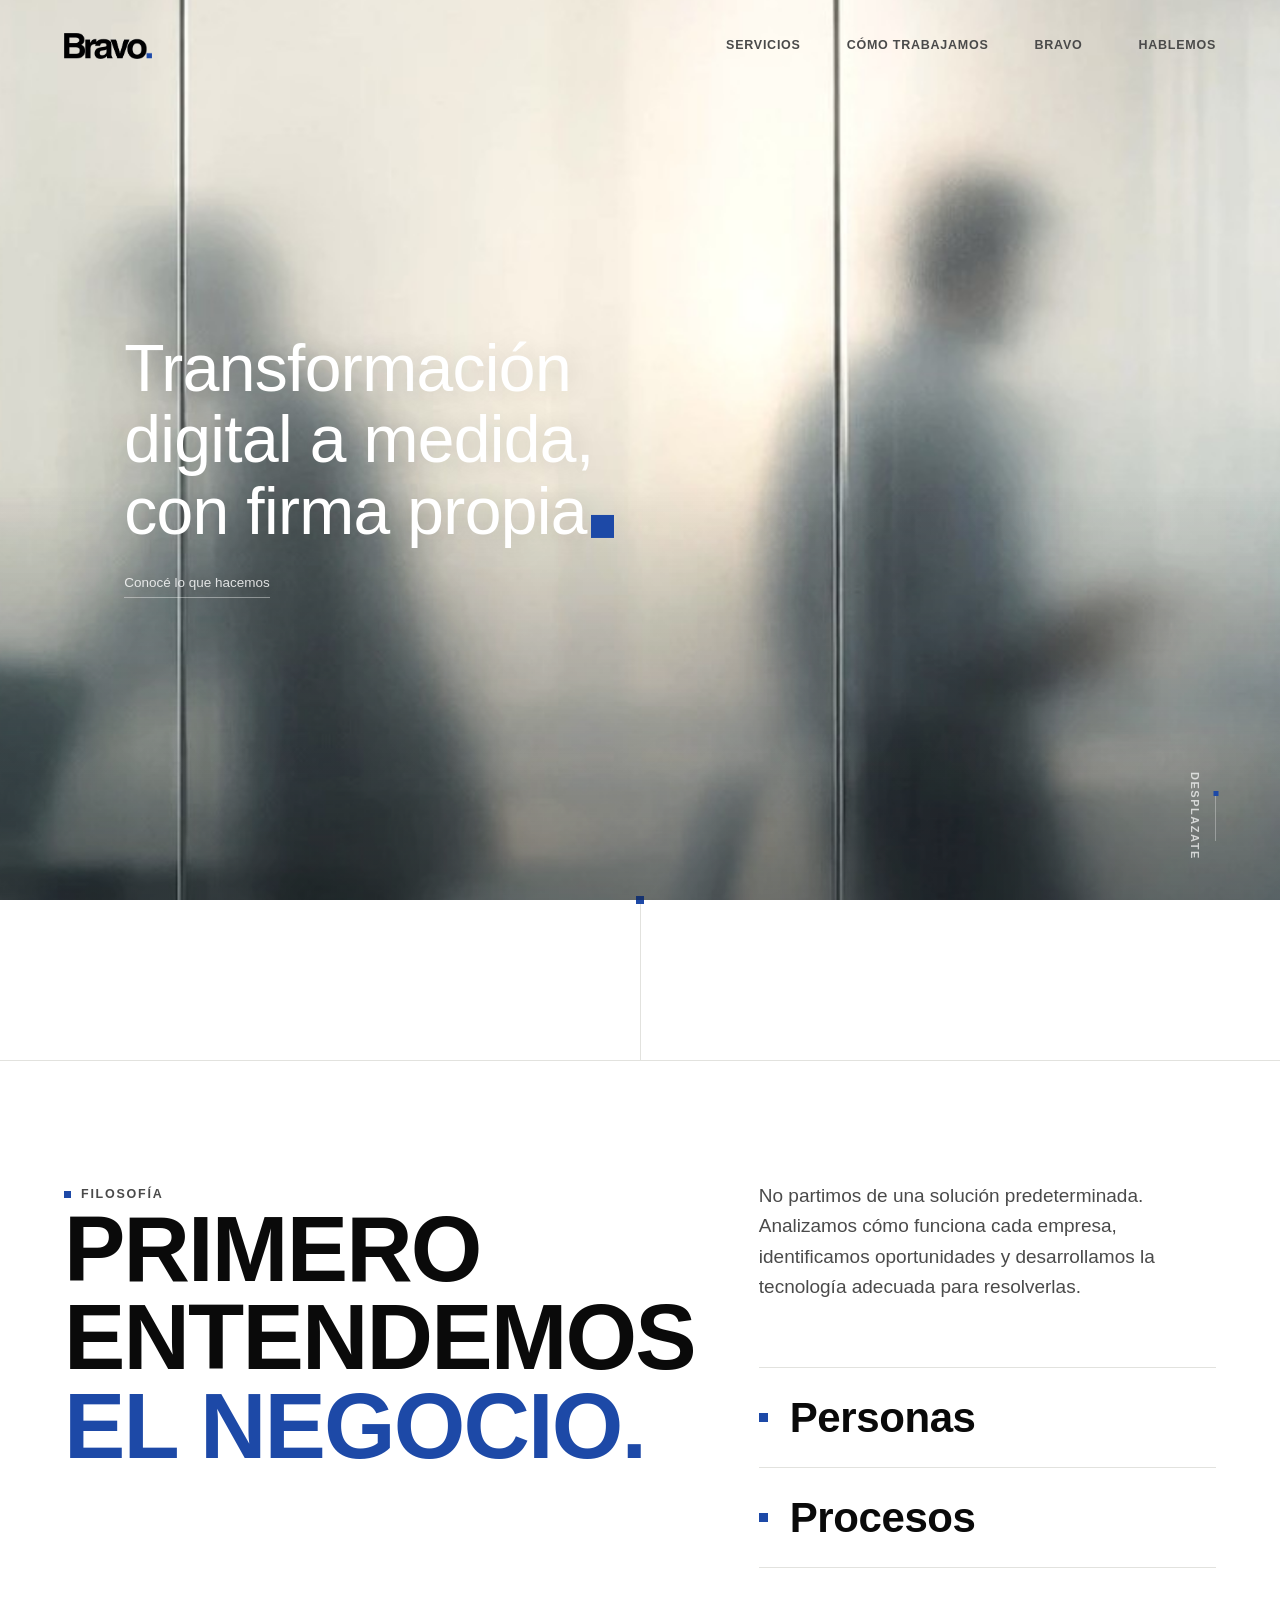
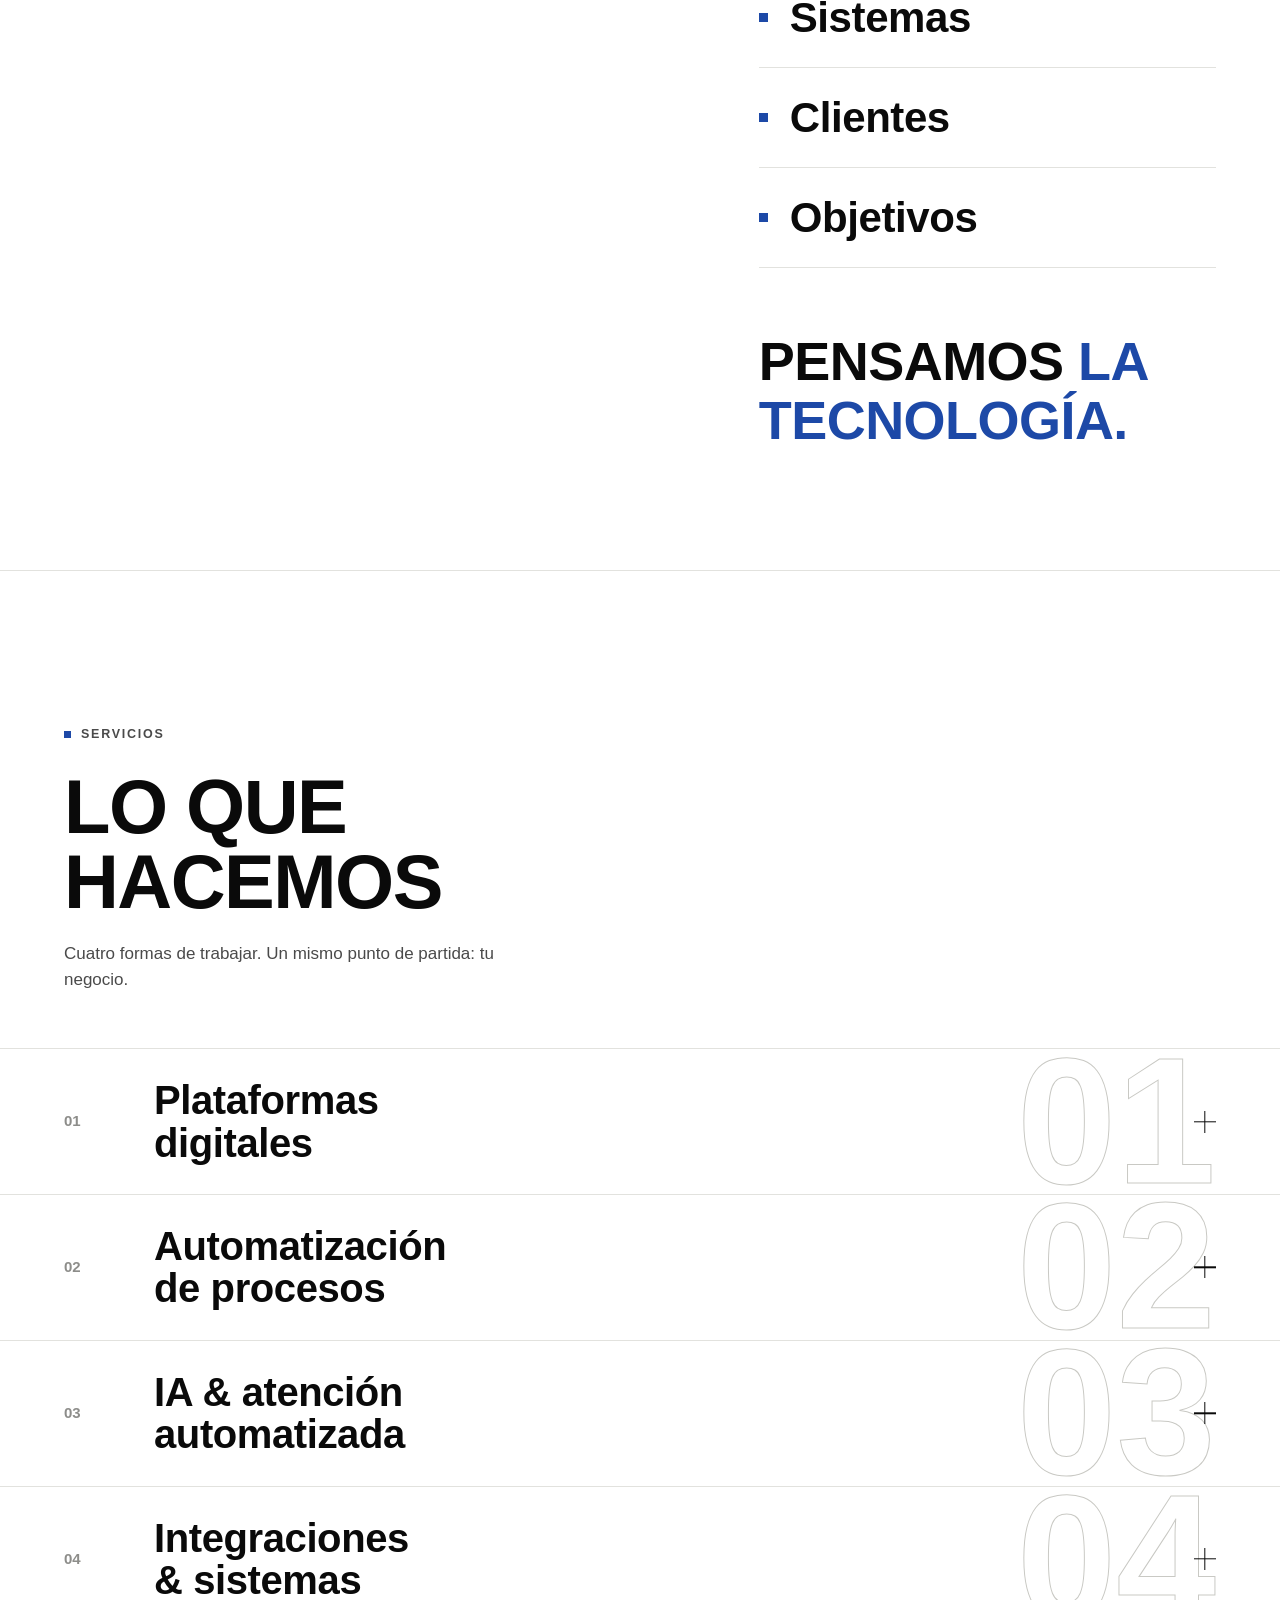
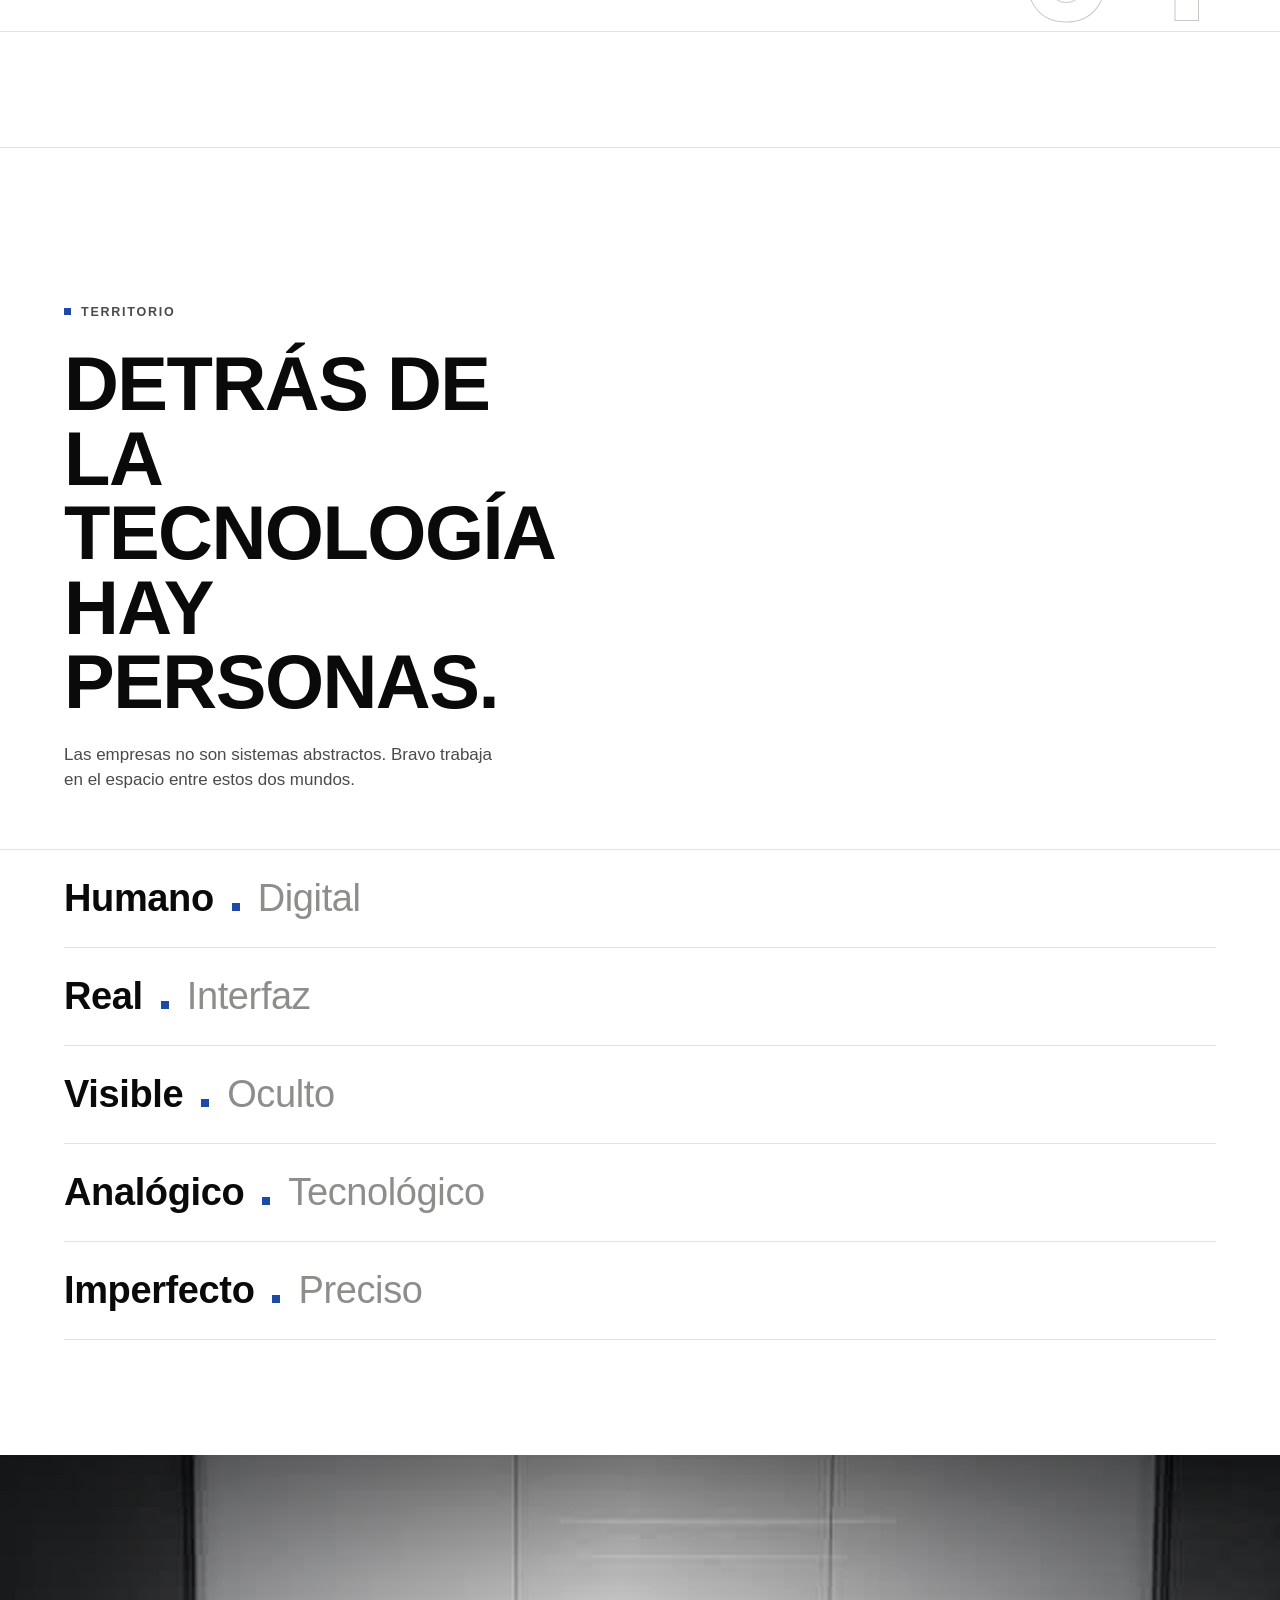
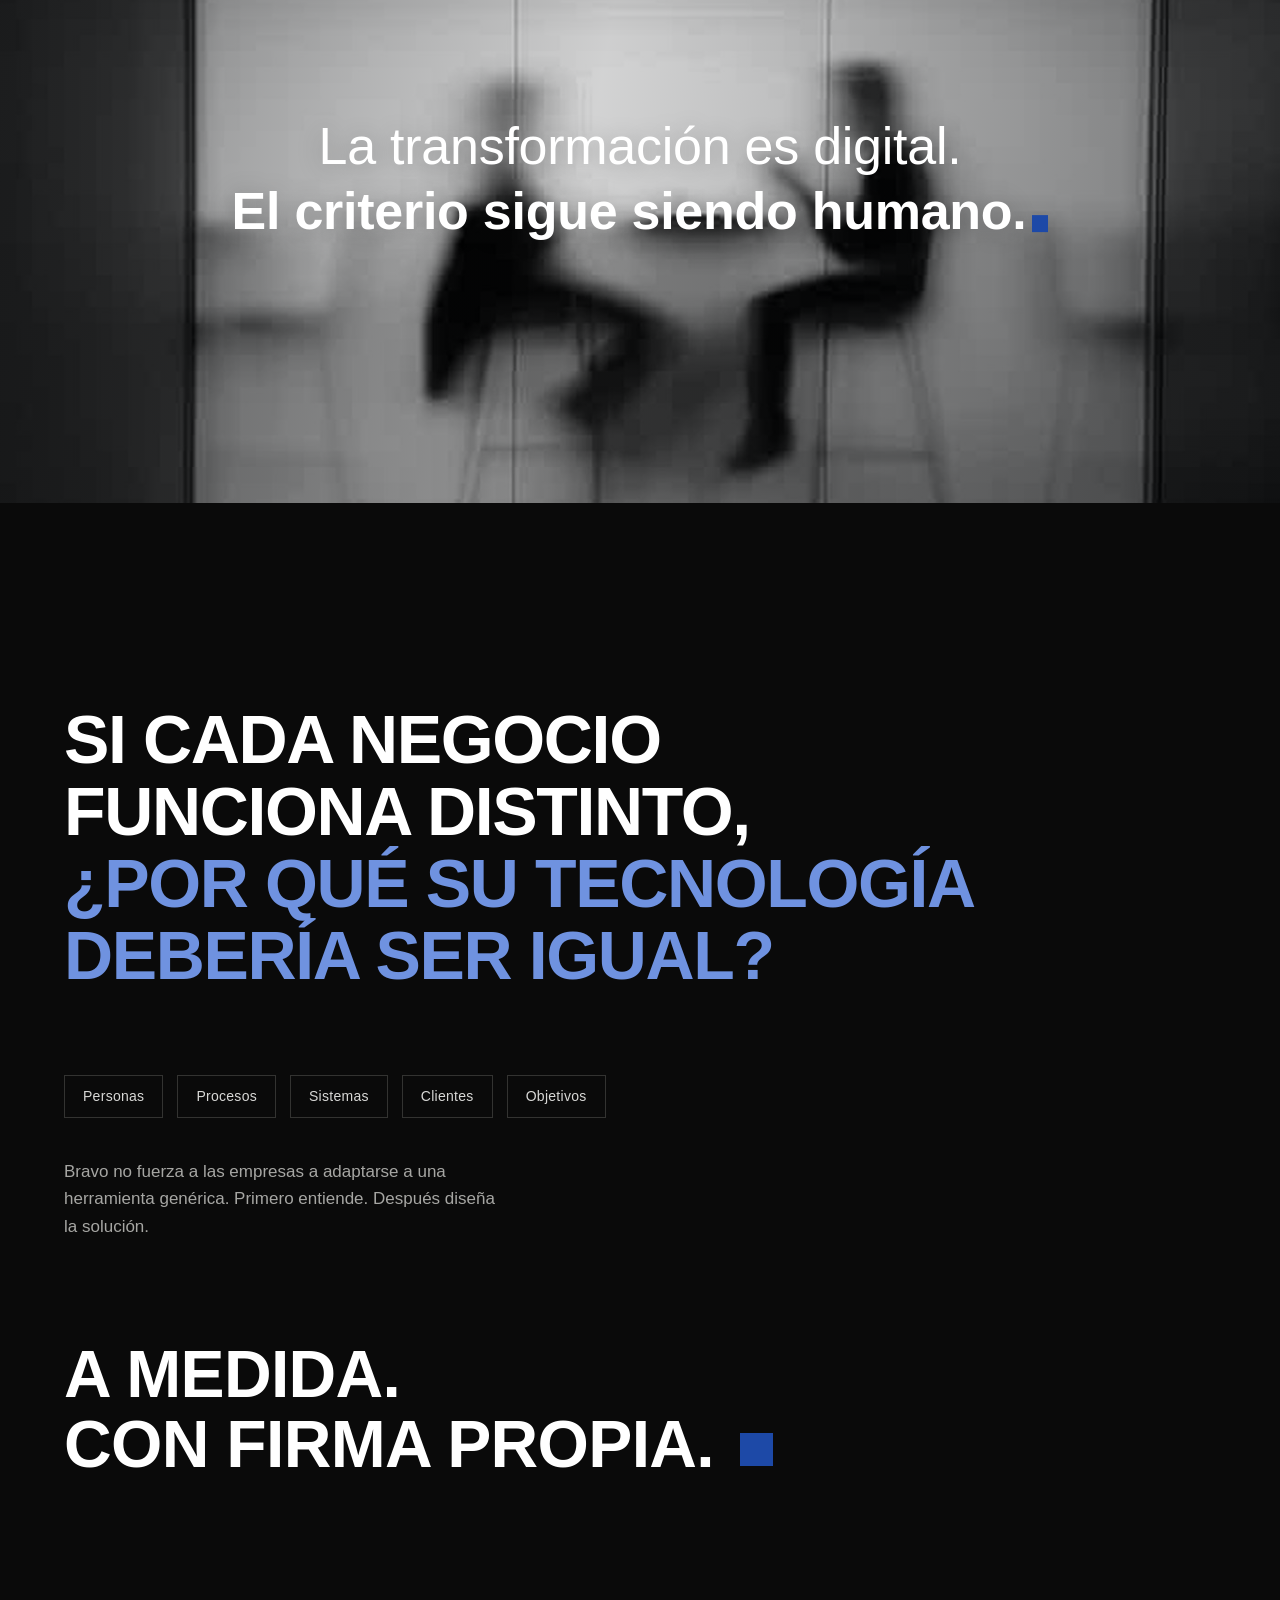
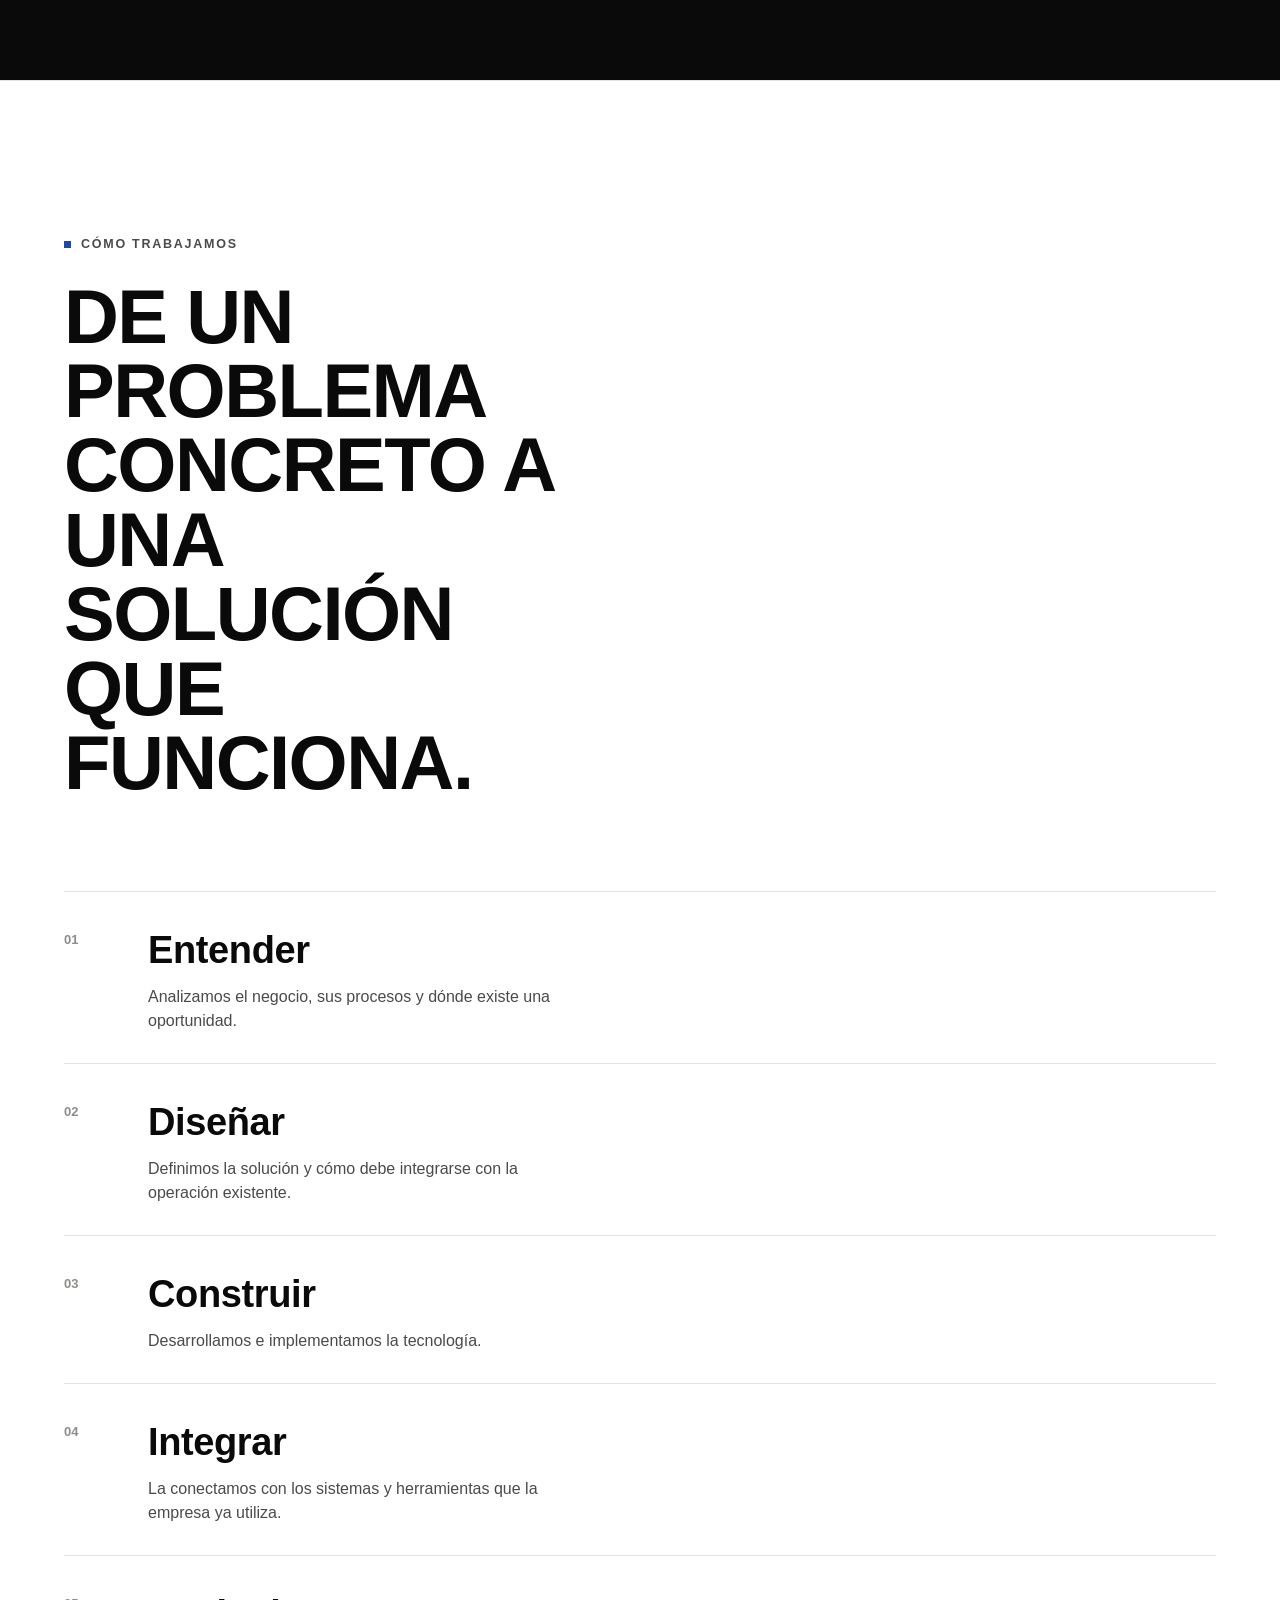
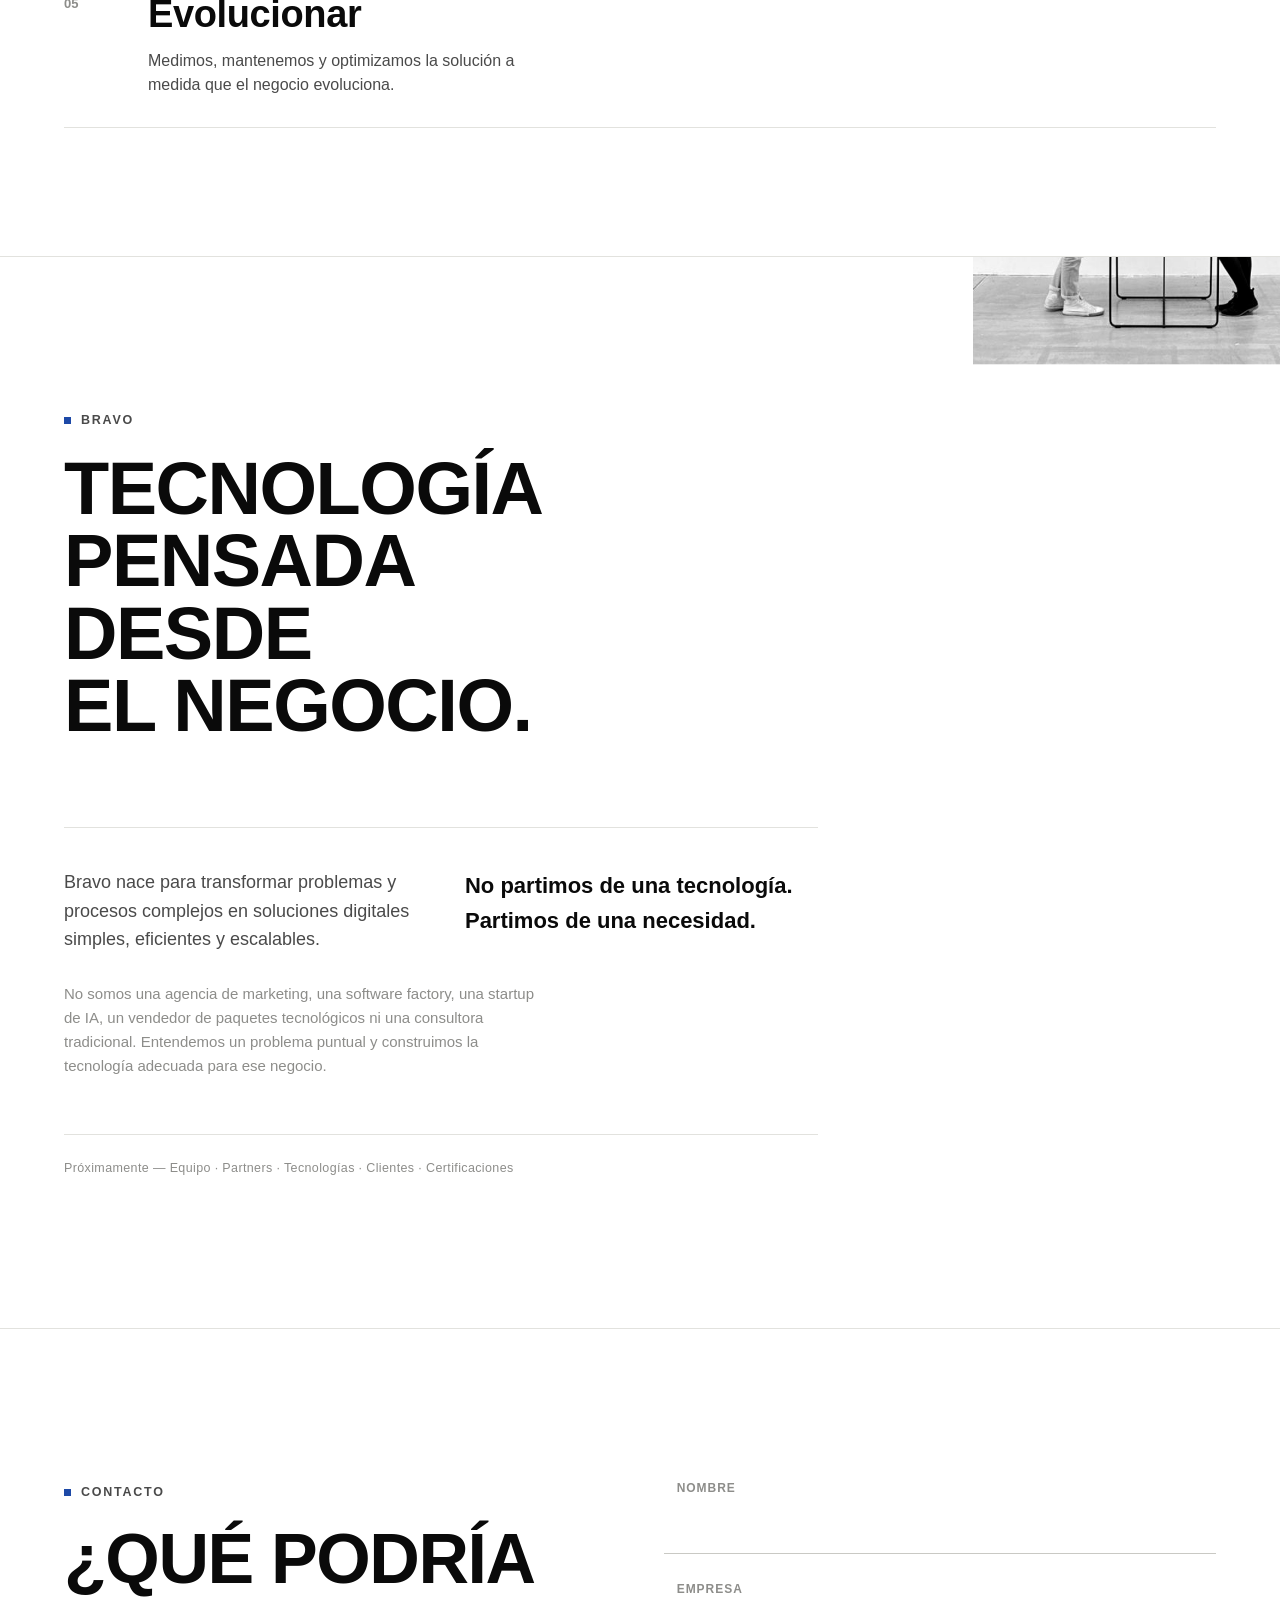
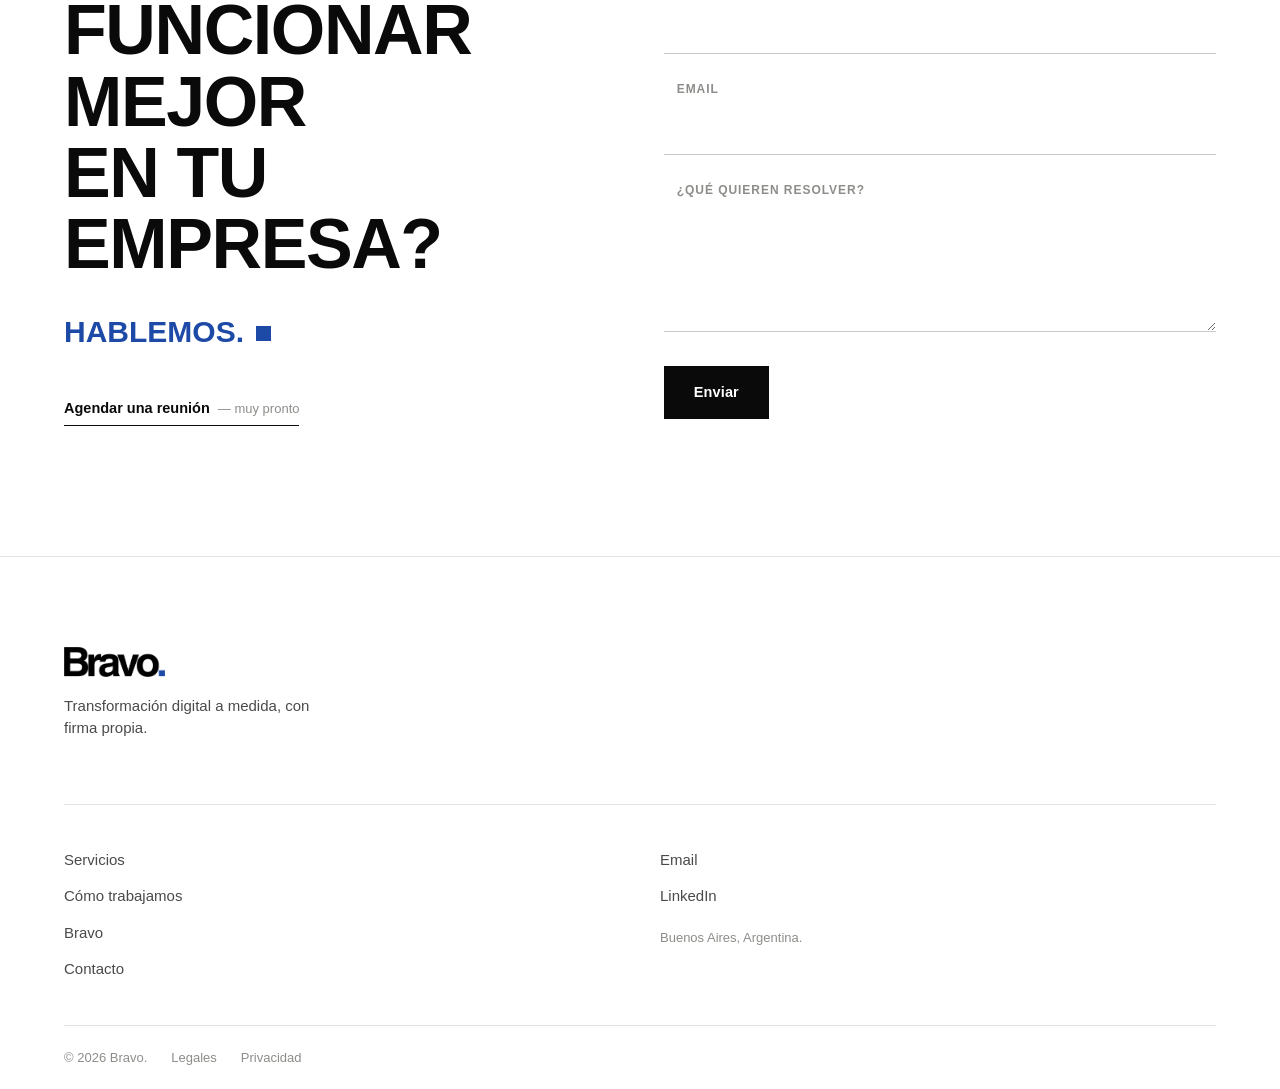
==== commit 93b52053: "feat: add territorio conceptual section and positioning line from brand doc Pulled two pieces of cop" ====
--- a/site/index.html
+++ b/site/index.html
@@ -221,6 +221,25 @@
       </article>
 
     </div>
+  </section>
+
+  <!-- ============ TERRITORIO CONCEPTUAL ============ -->
+  <!-- Detrás de un CRM, de un pedido, de una automatización, de una
+       decisión, hay una persona. Cinco tensiones entre lo humano y
+       lo digital — el punto azul entre cada par conecta, no decora. -->
+  <section class="territory">
+    <div class="section-head" data-reveal>
+      <span class="eyebrow"><i class="sq"></i>Territorio</span>
+      <h2>DETRÁS DE LA TECNOLOGÍA<br>HAY PERSONAS.</h2>
+      <p>Las empresas no son sistemas abstractos. Bravo trabaja en el espacio entre estos dos mundos.</p>
+    </div>
+    <ul class="polarity-list" aria-hidden="true">
+      <li data-reveal><span class="p-human">Humano</span><i class="polarity-sq"></i><span class="p-digital">Digital</span></li>
+      <li data-reveal><span class="p-human">Real</span><i class="polarity-sq"></i><span class="p-digital">Interfaz</span></li>
+      <li data-reveal><span class="p-human">Visible</span><i class="polarity-sq"></i><span class="p-digital">Oculto</span></li>
+      <li data-reveal><span class="p-human">Analógico</span><i class="polarity-sq"></i><span class="p-digital">Tecnológico</span></li>
+      <li data-reveal><span class="p-human">Imperfecto</span><i class="polarity-sq"></i><span class="p-digital">Preciso</span></li>
+    </ul>
   </section>
 
   <!-- ============ LA FRASE HUMANA ============ -->
@@ -324,6 +343,13 @@
         </p>
       </div>
 
+      <p class="about-not" data-reveal>
+        No somos una agencia de marketing, una software factory, una
+        startup de IA, un vendedor de paquetes tecnológicos ni una
+        consultora tradicional. Entendemos un problema puntual y
+        construimos la tecnología adecuada para ese negocio.
+      </p>
+
       <div class="about-placeholders" data-reveal>
         Próximamente — Equipo · Partners · Tecnologías · Clientes · Certificaciones
       </div>
--- a/site/css/style.css
+++ b/site/css/style.css
@@ -833,6 +833,47 @@
 }
 
 /* ==========================================================================
+   Territorio conceptual — detrás de la tecnología hay personas.
+   Cinco pares en tensión; el punto azul entre ambos es un nodo,
+   no una decoración (una de las funciones puntuales del Bravo Square).
+   ========================================================================== */
+
+.territory { border-top: 1px solid var(--line); padding-bottom: clamp(60px, 9vw, 120px); }
+.territory .section-head { padding-bottom: clamp(30px, 5vw, 56px); }
+.territory .section-head h2 { max-width: 11ch; }
+
+.polarity-list {
+  display: flex;
+  flex-direction: column;
+  border-top: 1px solid var(--line);
+  padding-inline: var(--gutter);
+}
+.polarity-list li {
+  display: flex;
+  align-items: baseline;
+  gap: 18px;
+  font-size: clamp(22px, 3.6vw, 38px);
+  font-weight: 700;
+  letter-spacing: -.01em;
+  padding-block: 20px;
+  border-bottom: 1px solid var(--line);
+}
+.polarity-list li .p-human { color: var(--ink); }
+.polarity-list li .p-digital { color: var(--ink-faint); font-weight: 500; }
+.polarity-sq {
+  width: 8px; height: 8px;
+  background: var(--blue);
+  flex-shrink: 0;
+  transform: scale(0);
+  transition: transform .5s var(--ease);
+}
+.polarity-list li.in-view .polarity-sq { transform: scale(1); }
+
+@media (max-width: 640px) {
+  .polarity-list li { font-size: clamp(19px, 5vw, 26px); gap: 12px; }
+}
+
+/* ==========================================================================
    La frase humana — un momento de pausa, no una campaña.
    ========================================================================== */
 
@@ -1027,6 +1068,14 @@
 .about-text { font-size: 18px; line-height: 1.6; color: var(--ink-soft); max-width: 40ch; }
 .about-text-strong { font-weight: 700; color: var(--ink); font-size: 22px; }
 
+.about-not {
+  margin-top: 28px;
+  font-size: 15px;
+  line-height: 1.6;
+  color: var(--ink-faint);
+  max-width: 58ch;
+}
+
 .about-placeholders {
   margin-top: 56px;
   padding-top: 24px;
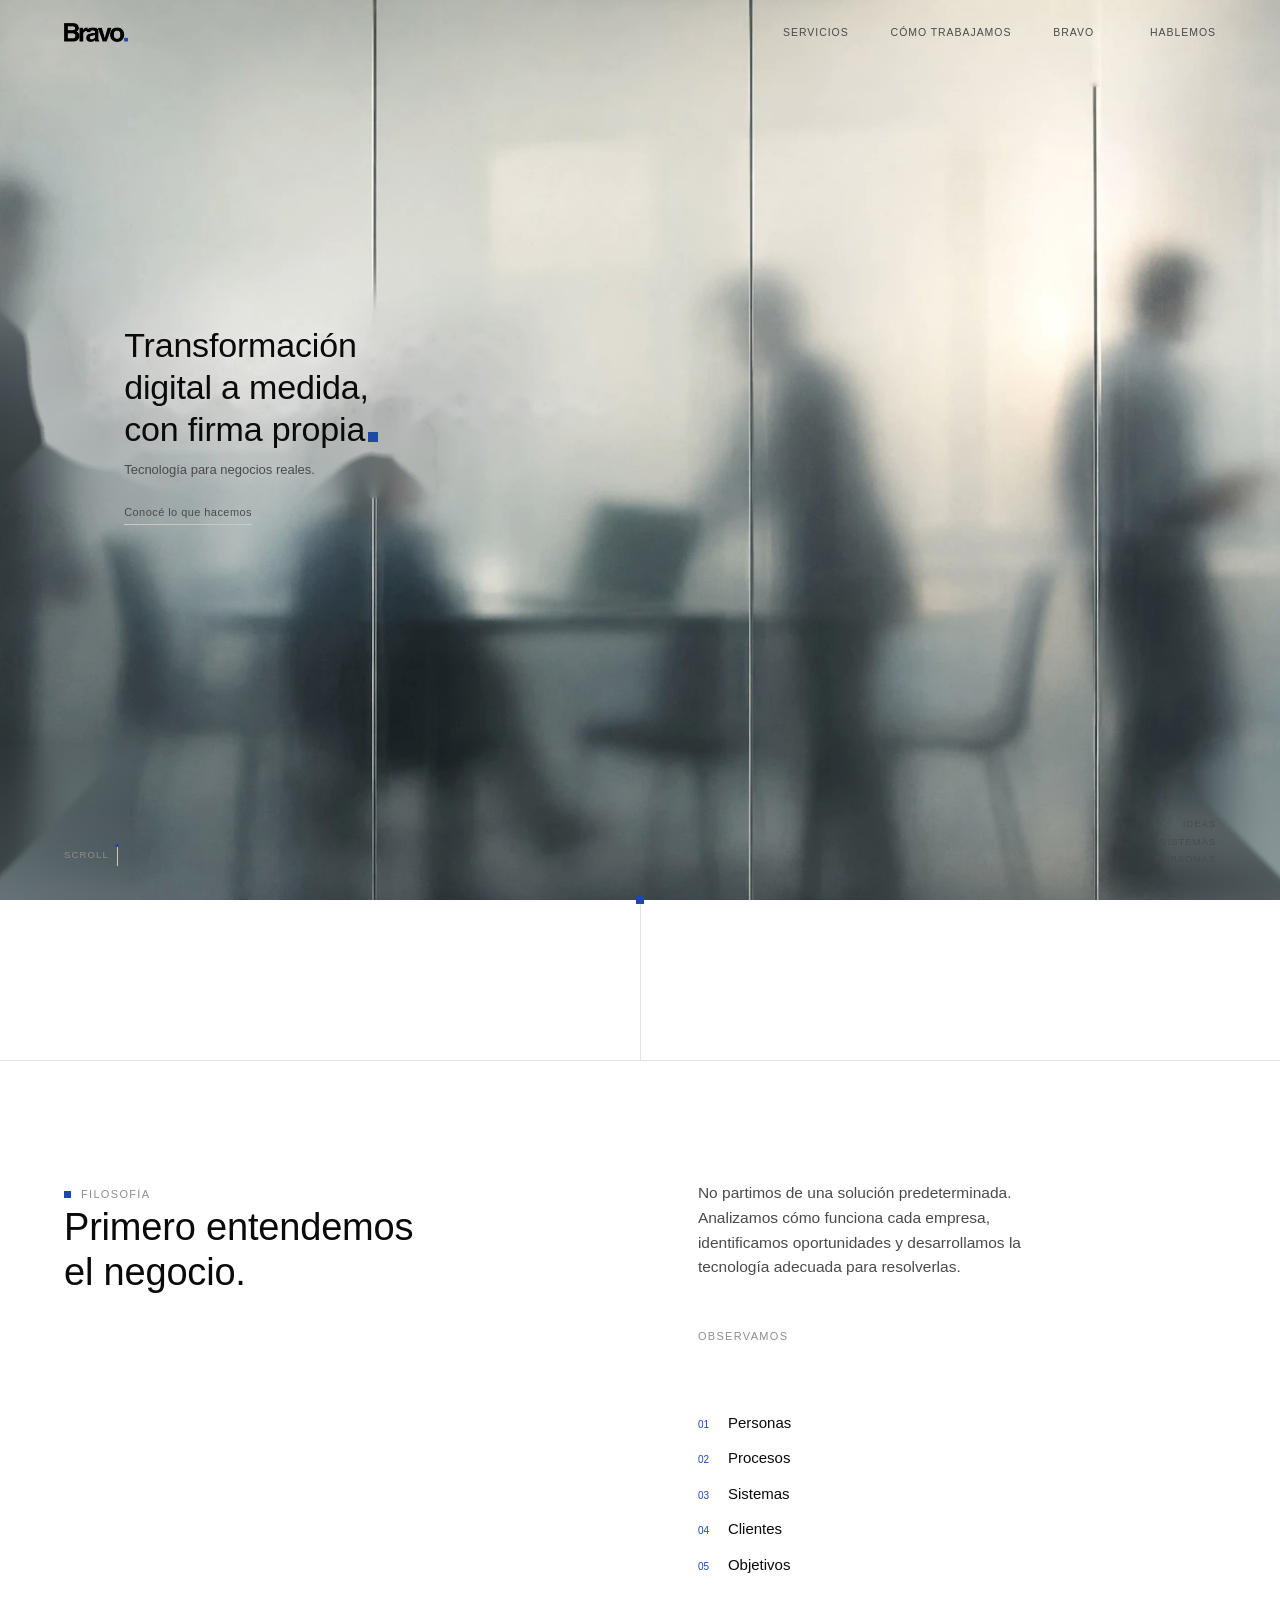
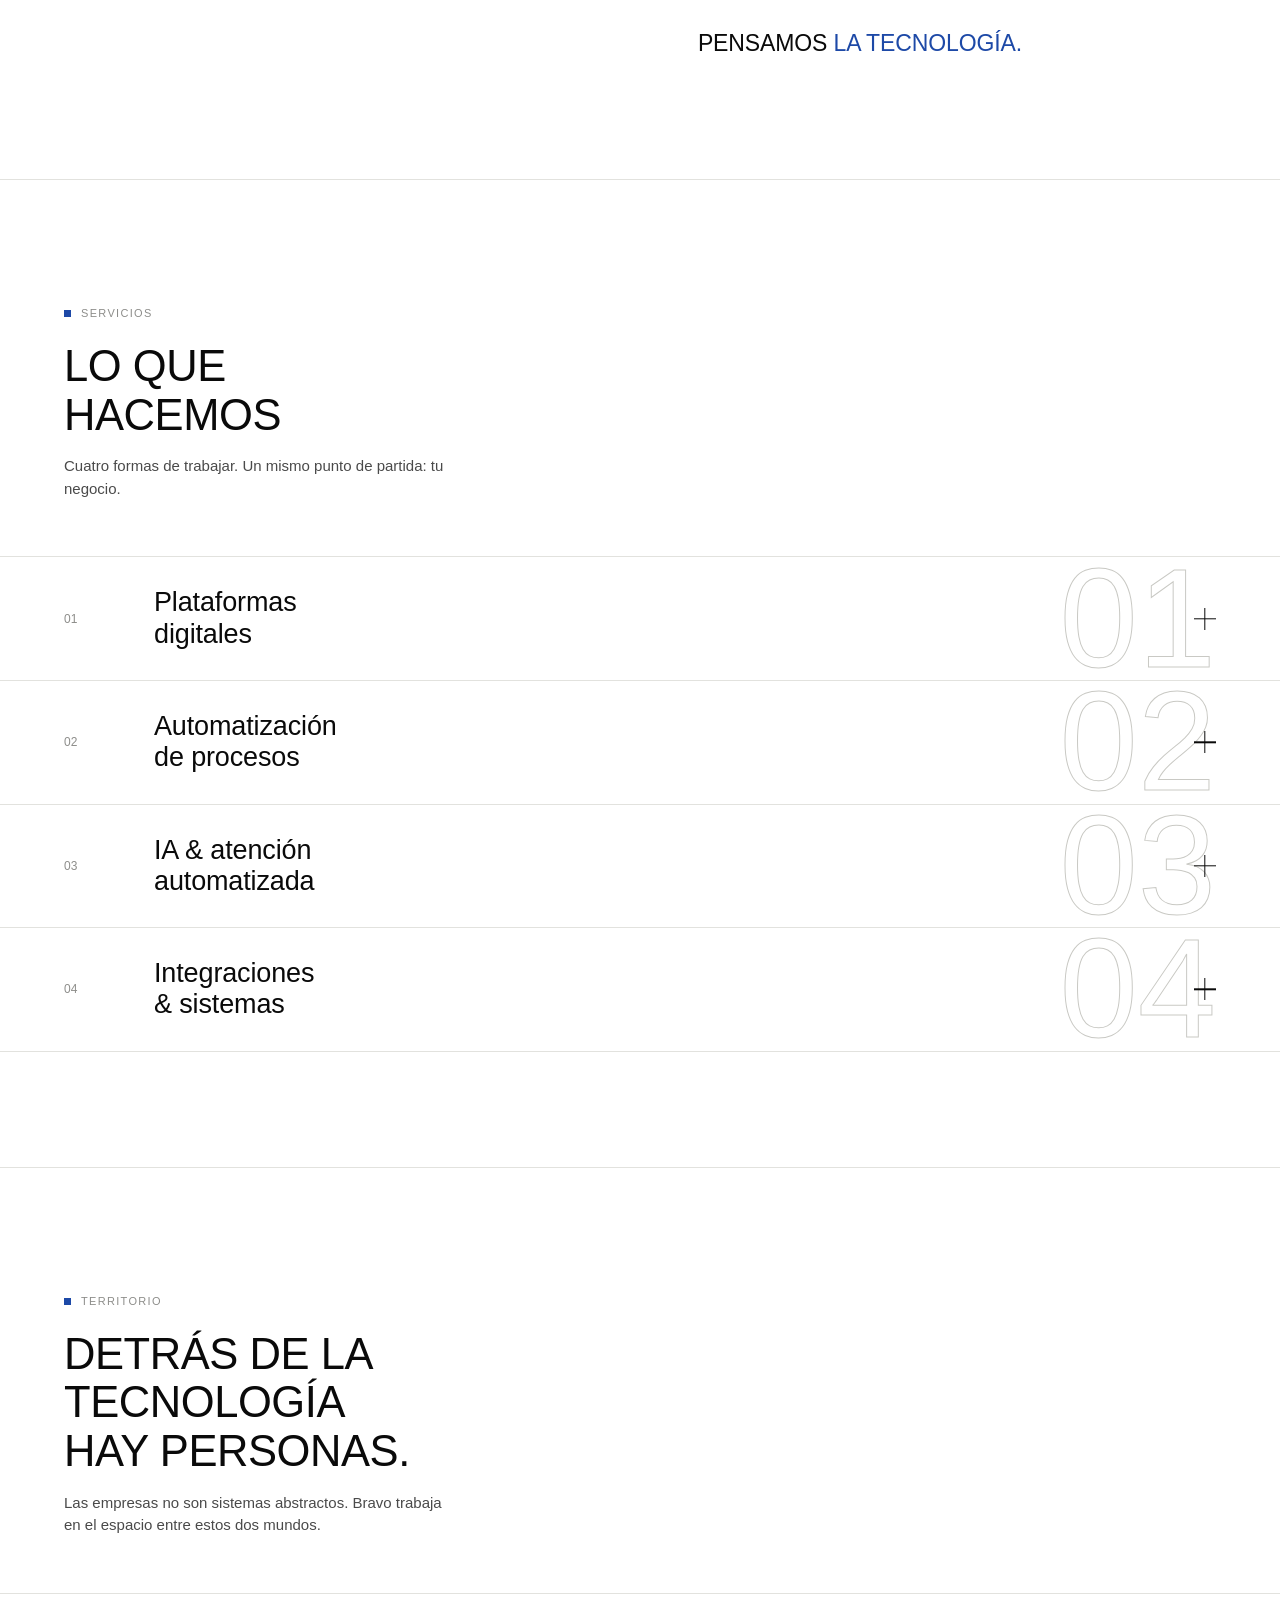
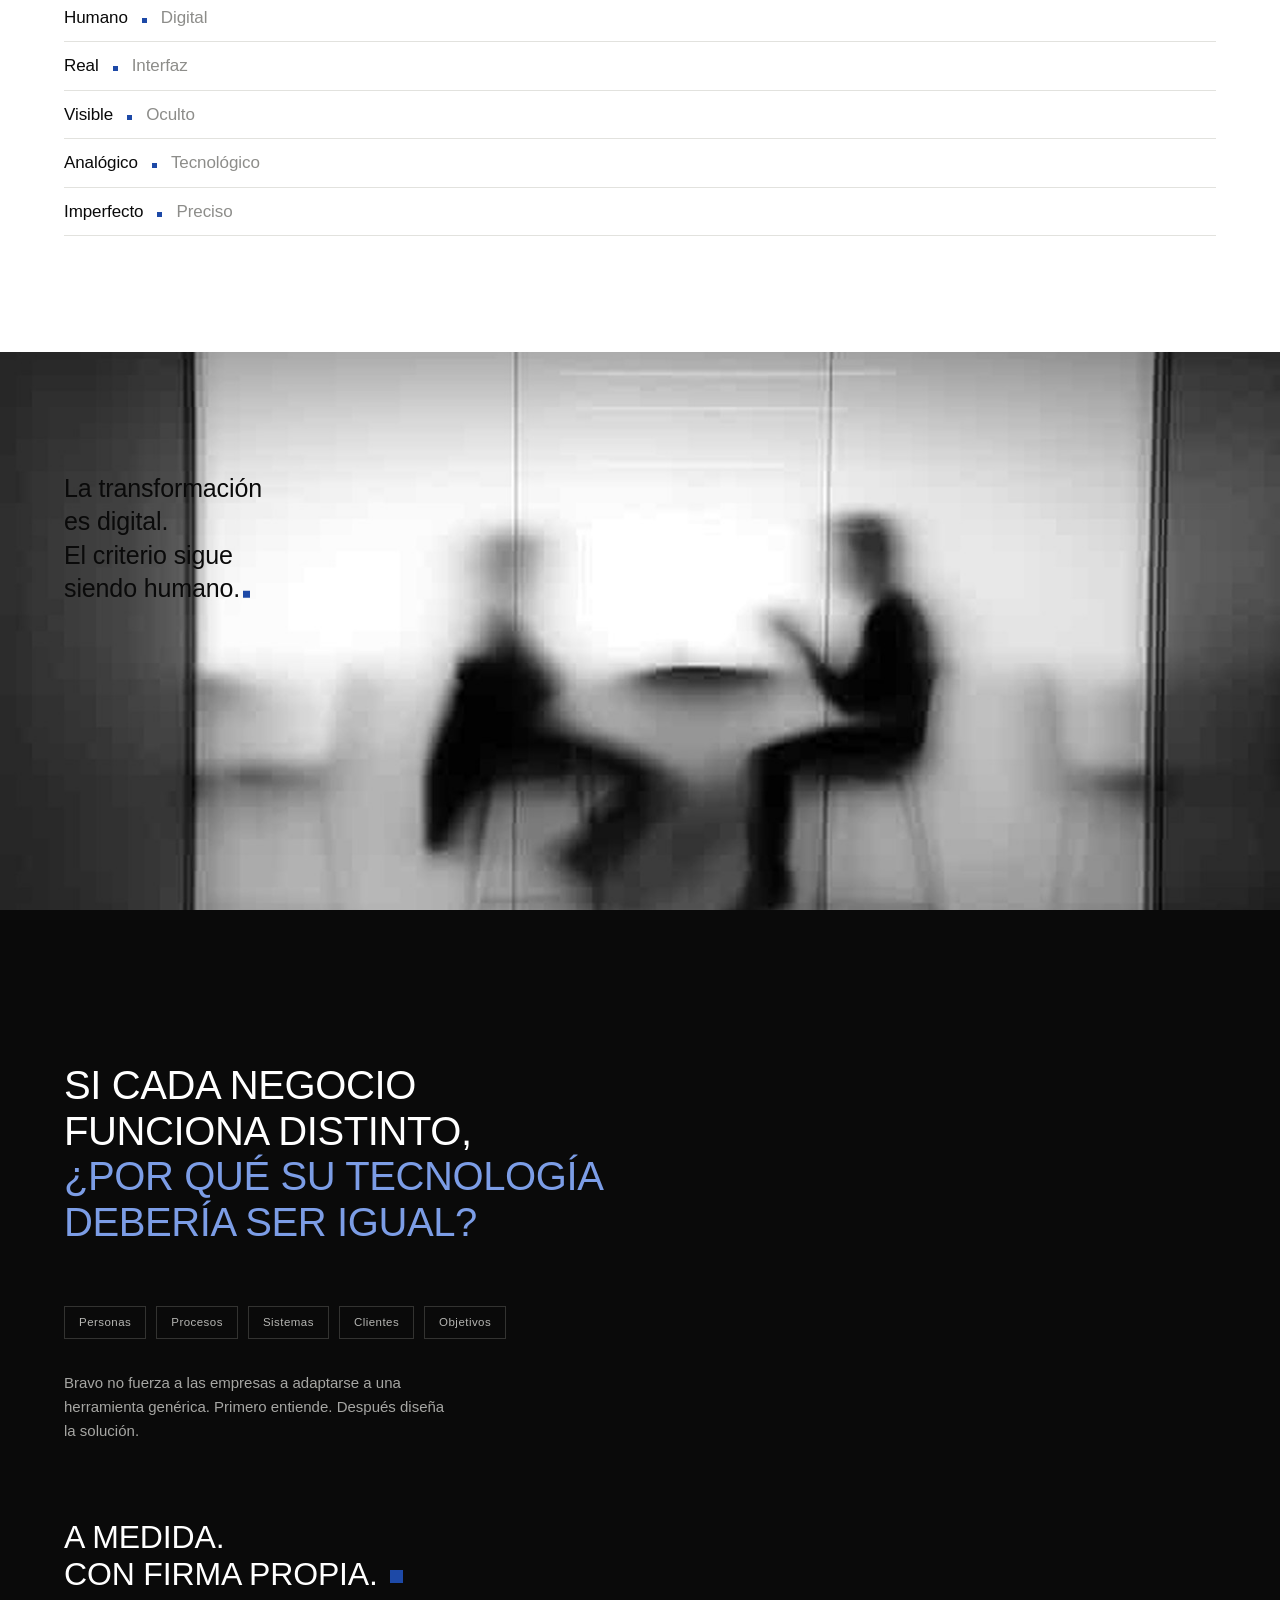
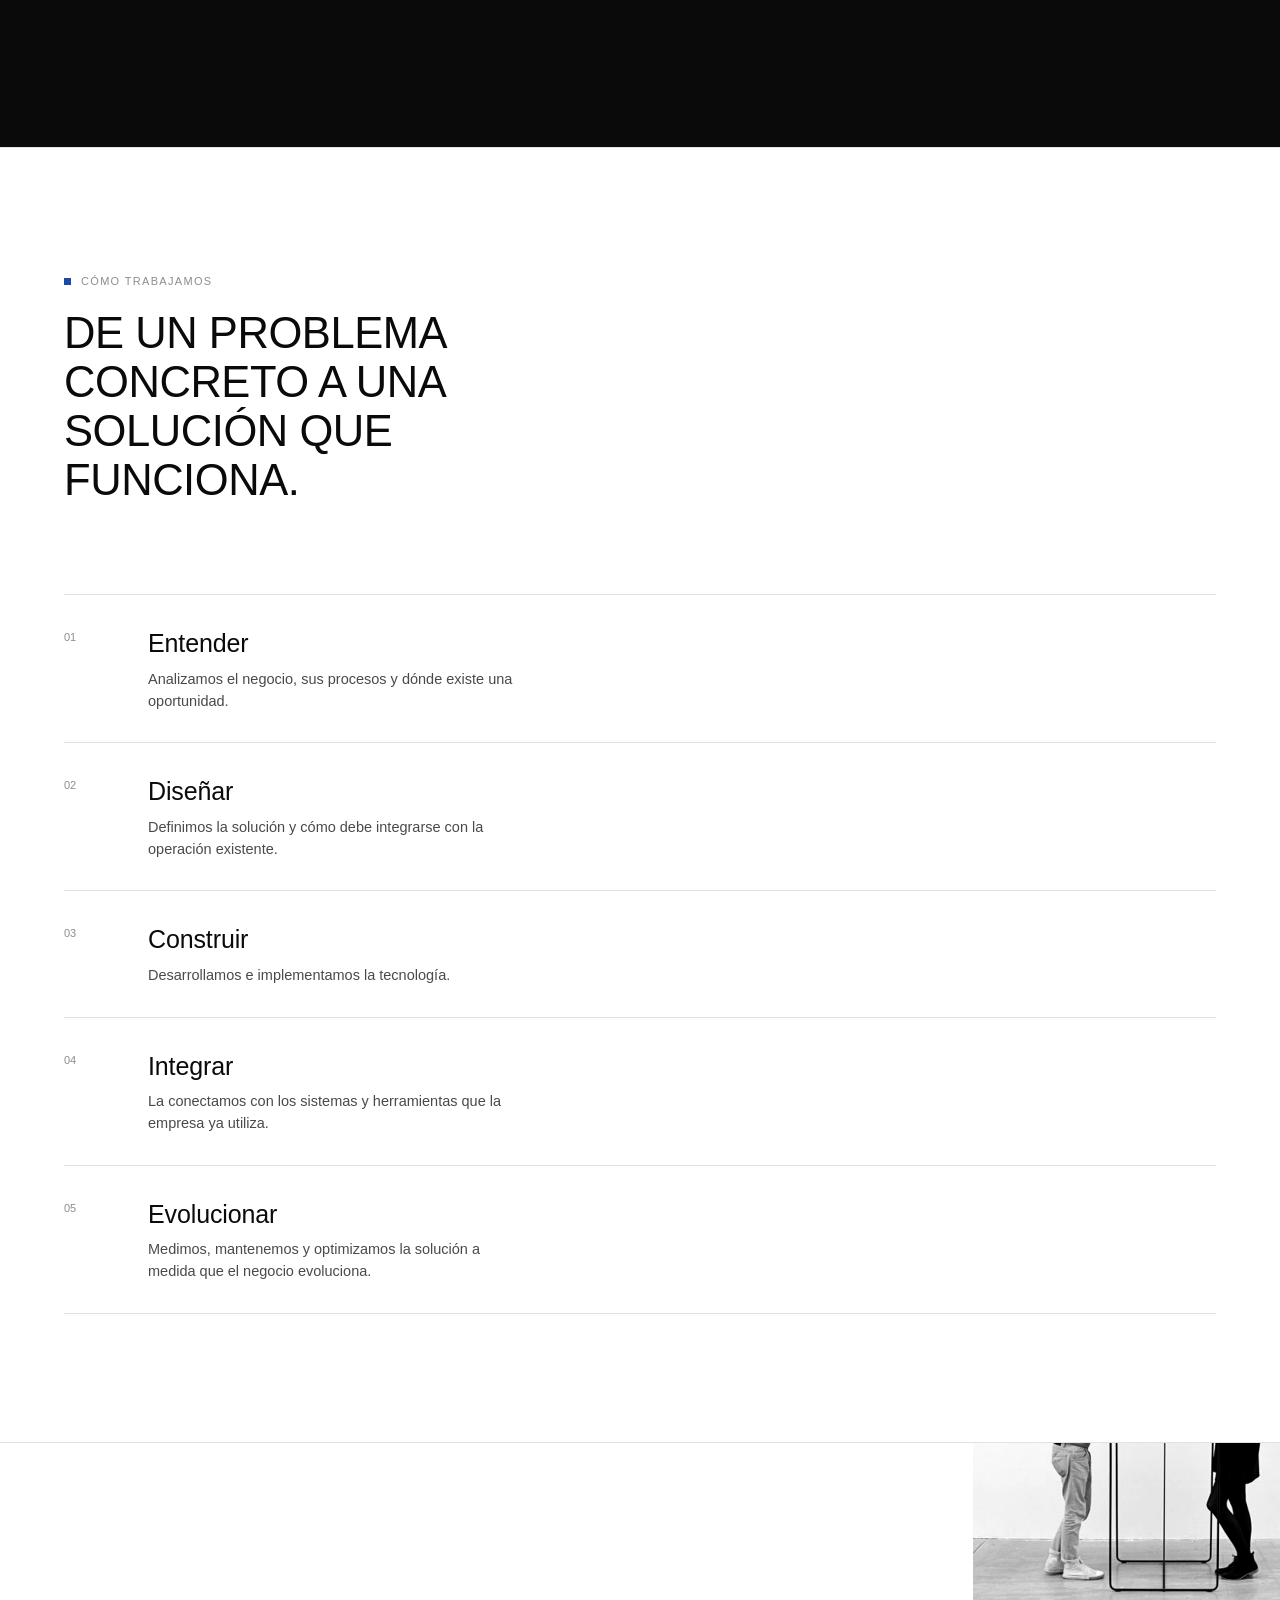
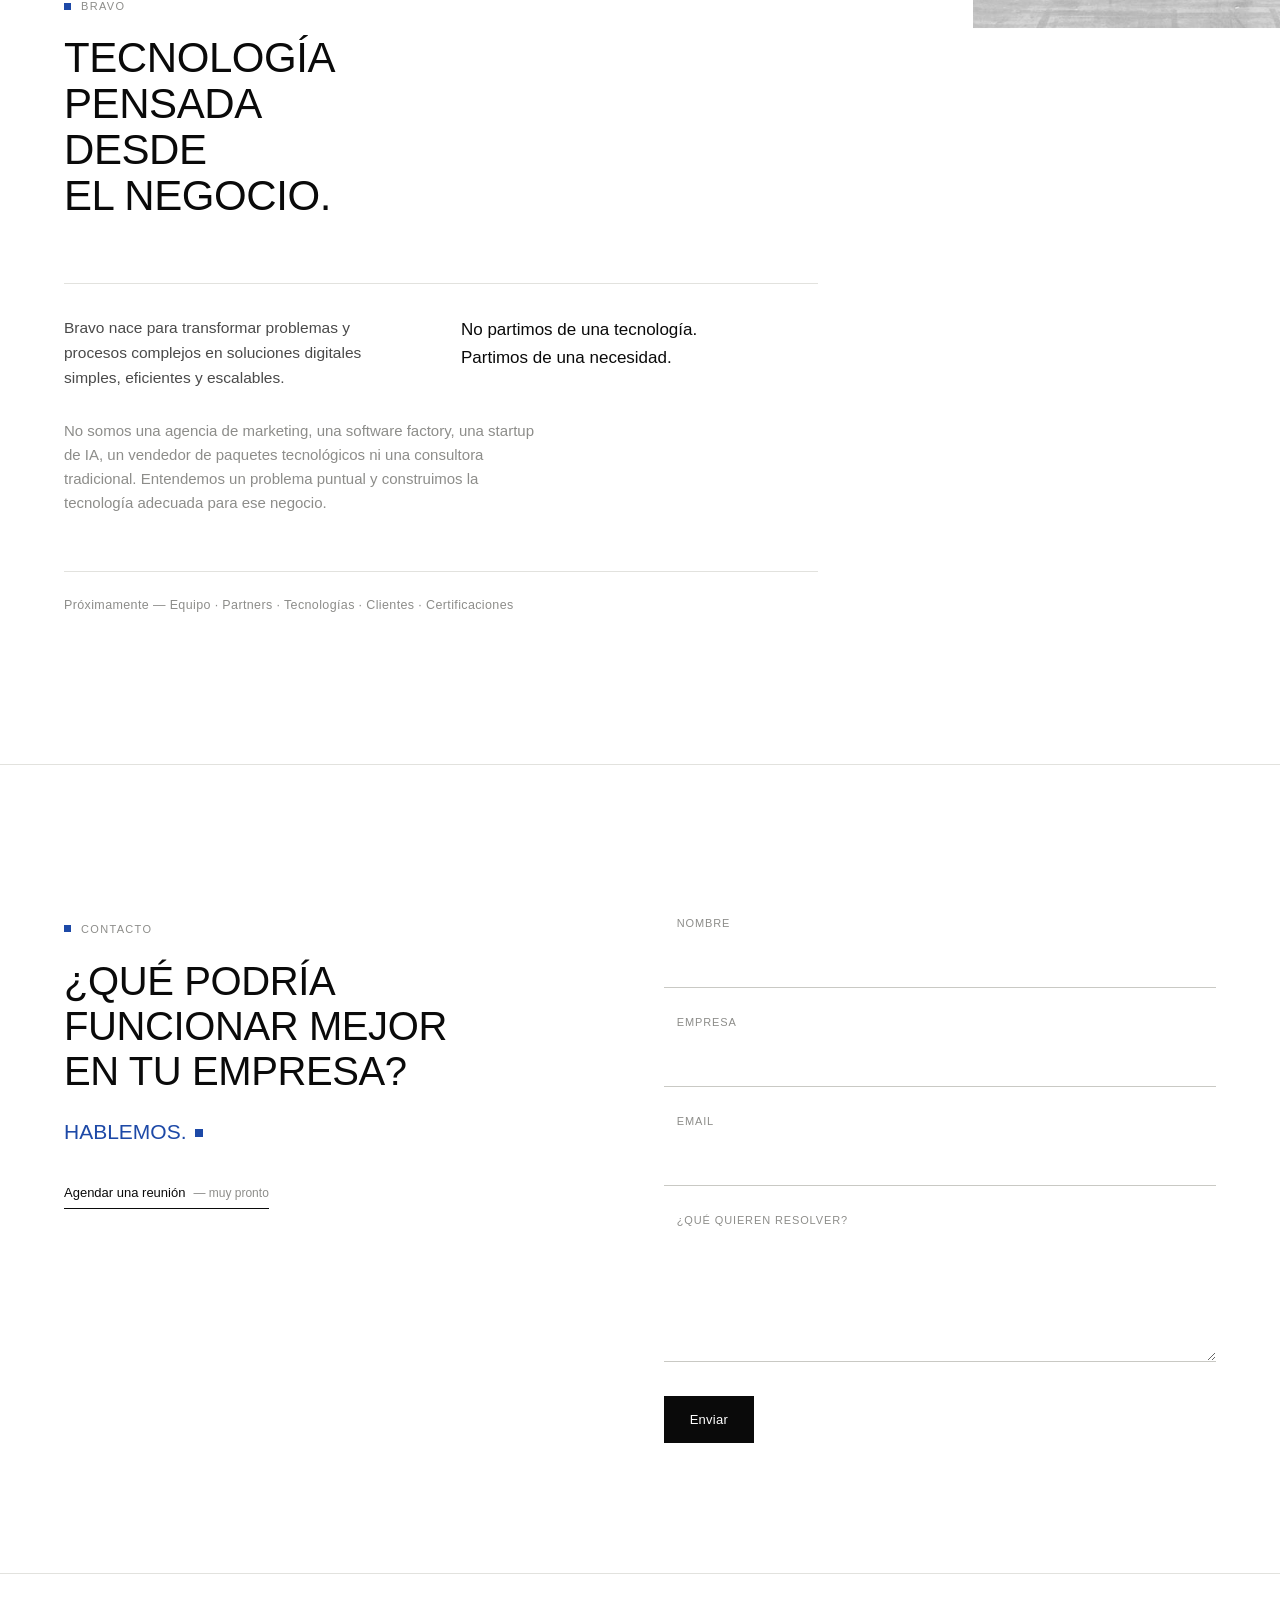
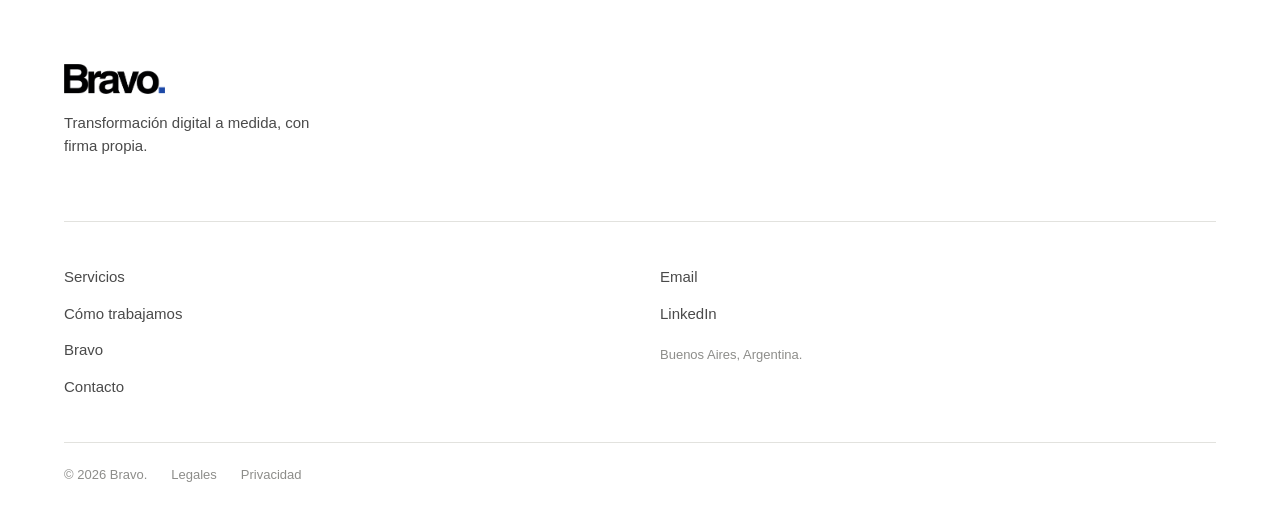
==== commit d8eb3c5b: "refine: global art-direction pass toward editorial fineness Course-correct the whole visual system p" ====
--- a/site/index.html
+++ b/site/index.html
@@ -61,12 +61,19 @@
         Transformación digital a medida,
         con firma propia<span class="sq-period" aria-hidden="true"></span>
       </h1>
+      <p class="hero-sub" data-reveal>Tecnología para negocios reales.</p>
       <a href="#servicios" class="hero-link" data-reveal>Conocé lo que hacemos</a>
     </div>
 
     <div class="scroll-cue" aria-hidden="true">
-      <span>Desplazate</span>
+      <span>Scroll</span>
       <div class="scroll-cue-track"><div class="scroll-cue-dot"></div></div>
+    </div>
+
+    <div class="hero-tags" aria-hidden="true">
+      <span>Ideas</span>
+      <span>Sistemas</span>
+      <span>Personas</span>
     </div>
   </section>
 
@@ -81,11 +88,7 @@
     <div class="philosophy-inner">
       <div class="philosophy-sticky">
         <span class="eyebrow" data-reveal><i class="sq"></i>Filosofía</span>
-        <h2 class="philosophy-title" data-reveal>
-          <span class="pt-line">PRIMERO</span>
-          <span class="pt-line">ENTENDEMOS</span>
-          <span class="pt-line pt-accent">EL NEGOCIO.</span>
-        </h2>
+        <h2 class="philosophy-title" data-reveal>Primero entendemos<br>el negocio.</h2>
       </div>
 
       <div class="philosophy-scroller">
@@ -95,12 +98,13 @@
           la tecnología adecuada para resolverlas.
         </p>
 
+        <p class="observe-label" data-reveal>Observamos</p>
         <ul class="variable-list" id="variable-list">
-          <li data-reveal><span class="v-dot"></span>Personas</li>
-          <li data-reveal><span class="v-dot"></span>Procesos</li>
-          <li data-reveal><span class="v-dot"></span>Sistemas</li>
-          <li data-reveal><span class="v-dot"></span>Clientes</li>
-          <li data-reveal><span class="v-dot"></span>Objetivos</li>
+          <li data-reveal><span class="v-num">01</span>Personas</li>
+          <li data-reveal><span class="v-num">02</span>Procesos</li>
+          <li data-reveal><span class="v-num">03</span>Sistemas</li>
+          <li data-reveal><span class="v-num">04</span>Clientes</li>
+          <li data-reveal><span class="v-num">05</span>Objetivos</li>
         </ul>
 
         <h3 class="philosophy-after" data-reveal>
--- a/site/css/style.css
+++ b/site/css/style.css
@@ -25,8 +25,8 @@
   --sans: "Helvetica Neue", Helvetica, Arial, sans-serif;
 
   --gutter: clamp(20px, 5vw, 64px);
-  --nav-h: 92px;
-  --nav-h-scrolled: 68px;
+  --nav-h: 66px;
+  --nav-h-scrolled: 54px;
 
   --ease: cubic-bezier(.22, 1, .36, 1);
   --ease-soft: cubic-bezier(.4, 0, .2, 1);
@@ -112,27 +112,28 @@
 .eyebrow {
   display: inline-flex;
   align-items: center;
-  font-size: 12.5px;
-  font-weight: 700;
-  letter-spacing: .14em;
+  font-size: 11px;
+  font-weight: 500;
+  letter-spacing: .12em;
   text-transform: uppercase;
-  color: var(--ink-soft);
+  color: var(--ink-faint);
 }
 
 .section-head {
-  max-width: 760px;
-  padding: clamp(90px, 13vw, 150px) var(--gutter) clamp(48px, 7vw, 80px);
-}
-.section-head .eyebrow { margin-bottom: 26px; }
+  max-width: 640px;
+  padding: clamp(70px, 10vw, 120px) var(--gutter) clamp(36px, 5vw, 56px);
+}
+.section-head .eyebrow { margin-bottom: 20px; }
 .section-head h2 {
-  font-size: clamp(38px, 6.4vw, 76px);
-  font-weight: 700;
-  line-height: .98;
-  letter-spacing: -.02em;
+  font-size: clamp(26px, 3.4vw, 44px);
+  font-weight: 500;
+  line-height: 1.12;
+  letter-spacing: -.01em;
 }
 .section-head p {
-  margin-top: 22px;
-  font-size: 17px;
+  margin-top: 16px;
+  font-size: 15px;
+  font-weight: 400;
   color: var(--ink-soft);
   max-width: 46ch;
 }
@@ -184,10 +185,10 @@
   display: inline-flex;
   align-items: center;
   gap: 10px;
-  font-size: 14.5px;
-  font-weight: 700;
-  letter-spacing: .01em;
-  padding: 16px 30px;
+  font-size: 13px;
+  font-weight: 500;
+  letter-spacing: .02em;
+  padding: 14px 26px;
   overflow: hidden;
   isolation: isolate;
 }
@@ -277,22 +278,22 @@
   line-height: 0;
 }
 .brand-mark img {
-  height: 26px;
+  height: 19px;
   width: auto;
   transition: height .4s var(--ease), opacity .4s var(--ease);
 }
 .brand-mark img.brand-mark-light { opacity: 0; }
 .brand-mark img.brand-mark-dark { position: absolute; left: 0; top: 0; opacity: 1; }
-.is-scrolled .brand-mark img { height: 21px; }
-
-.main-nav { display: flex; gap: 34px; }
+.is-scrolled .brand-mark img { height: 16px; }
+
+.main-nav { display: flex; gap: 30px; }
 .main-nav a {
   position: relative;
   display: inline-flex;
   align-items: center;
-  font-size: 12.5px;
-  font-weight: 600;
-  letter-spacing: .06em;
+  font-size: 10.5px;
+  font-weight: 400;
+  letter-spacing: .09em;
   text-transform: uppercase;
   color: var(--ink-soft);
   padding-block: 6px;
@@ -332,9 +333,9 @@
   position: relative;
   display: inline-flex;
   align-items: center;
-  font-size: 12.5px;
-  font-weight: 600;
-  letter-spacing: .06em;
+  font-size: 10.5px;
+  font-weight: 400;
+  letter-spacing: .09em;
   text-transform: uppercase;
   color: var(--ink-soft);
   padding-block: 6px;
@@ -407,105 +408,119 @@
   width: 100%;
   height: 100%;
   object-fit: cover;
-  object-position: center 35%;
-  animation: hero-photo-drift 34s ease-in-out infinite alternate;
+  object-position: center 42%;
+  animation: hero-photo-drift 48s ease-in-out infinite alternate;
 }
 @keyframes hero-photo-drift {
-  from { transform: scale(1.015) translate(0, 0); }
-  to { transform: scale(1.05) translate(-0.6%, -0.8%); }
-}
-
-/* the faintest scrim — legibility, not a tech gradient */
-.hero::after {
-  content: "";
-  position: absolute;
-  inset: 0;
-  z-index: 1;
-  background: linear-gradient(to top, rgba(10, 14, 18, .38), rgba(10, 14, 18, 0) 46%);
-  pointer-events: none;
+  from { transform: scale(1.0); }
+  to { transform: scale(1.015); }
 }
 
 .hero-inner {
   position: absolute;
   z-index: 2;
-  top: 37%;
+  top: 36%;
   left: 0;
   width: 100%;
   padding: 0 clamp(20px, 9.7vw, 148px);
 }
 
 .hero-headline {
-  color: var(--white);
-  font-size: clamp(34px, 5.6vw, 66px);
-  font-weight: 500;
-  line-height: 1.08;
-  letter-spacing: -.01em;
+  color: var(--ink);
+  font-size: clamp(22px, 2.7vw, 34px);
+  font-weight: 500;
+  line-height: 1.24;
+  letter-spacing: -.005em;
   max-width: 15ch;
-  text-shadow: 0 2px 30px rgba(0, 0, 0, .18);
 }
 .hero-headline .sq-period {
   display: inline-block;
-  width: .34em;
-  height: .34em;
+  width: .3em;
+  height: .3em;
   margin-left: .07em;
   background: var(--blue);
   vertical-align: baseline;
-  transform: translateY(.06em);
+  transform: translateY(.03em);
+}
+
+.hero-sub {
+  margin-top: 10px;
+  font-size: 13px;
+  font-weight: 400;
+  color: var(--ink-soft);
 }
 
 .hero-link {
   display: inline-flex;
   align-items: center;
   gap: 9px;
-  margin-top: 26px;
-  font-size: 13.5px;
-  font-weight: 500;
-  color: rgba(255, 255, 255, .82);
-  text-shadow: 0 1px 12px rgba(0, 0, 0, .2);
-  border-bottom: 1px solid rgba(255, 255, 255, .38);
+  margin-top: 24px;
+  font-size: 11px;
+  font-weight: 400;
+  letter-spacing: .04em;
+  color: var(--ink-soft);
+  border-bottom: 1px solid var(--line-strong);
   padding-bottom: 4px;
   transition: color .3s var(--ease), border-color .3s var(--ease);
 }
-.hero-link:hover { color: var(--white); border-color: rgba(255, 255, 255, .75); }
+.hero-link:hover { color: var(--ink); border-color: var(--ink-soft); }
 
 .scroll-cue {
   position: absolute;
-  right: var(--gutter);
-  bottom: 40px;
+  left: var(--gutter);
+  bottom: 34px;
   z-index: 2;
   display: flex;
   align-items: center;
-  gap: 12px;
+  gap: 8px;
 }
 .scroll-cue span {
-  font-size: 11px;
-  font-weight: 700;
-  letter-spacing: .14em;
+  font-size: 9.5px;
+  font-weight: 400;
+  letter-spacing: .12em;
   text-transform: uppercase;
-  color: rgba(255, 255, 255, .7);
-  writing-mode: vertical-rl;
+  color: var(--ink-faint);
 }
 .scroll-cue-track {
-  width: 1px; height: 50px;
-  background: rgba(255, 255, 255, .3);
+  width: 1px; height: 22px;
+  background: var(--line-strong);
   position: relative;
 }
 .scroll-cue-dot {
   position: absolute;
   left: 50%; top: 0;
-  width: 5px; height: 5px;
+  width: 3px; height: 3px;
   background: var(--blue);
   transform: translate(-50%, 0);
-  animation: cue-travel 2.6s ease-in-out infinite;
+  animation: cue-travel 3.2s ease-in-out infinite;
 }
 @keyframes cue-travel {
   0% { top: 0; opacity: 0; }
-  15% { opacity: 1; }
-  85% { opacity: 1; }
-  100% { top: calc(100% - 5px); opacity: 0; }
-}
+  20% { opacity: 1; }
+  80% { opacity: 1; }
+  100% { top: calc(100% - 3px); opacity: 0; }
+}
+
+.hero-tags {
+  position: absolute;
+  right: var(--gutter);
+  bottom: 34px;
+  z-index: 2;
+  display: flex;
+  flex-direction: column;
+  align-items: flex-end;
+  gap: 3px;
+}
+.hero-tags span {
+  font-size: 9.5px;
+  font-weight: 400;
+  letter-spacing: .1em;
+  text-transform: uppercase;
+  color: var(--ink-soft);
+}
+
 @media (max-width: 720px) {
-  .scroll-cue { display: none; }
+  .hero-tags { display: none; }
   .hero-inner { top: 40%; }
 }
 @media (prefers-reduced-motion: reduce) {
@@ -566,57 +581,61 @@
 }
 
 .philosophy-title {
-  font-size: clamp(40px, 7.4vw, 92px);
-  font-weight: 700;
-  line-height: .96;
-  letter-spacing: -.02em;
-}
-.pt-line { display: block; }
-.pt-accent { color: var(--blue); }
+  font-size: clamp(24px, 3.2vw, 38px);
+  font-weight: 500;
+  line-height: 1.18;
+  letter-spacing: -.005em;
+}
 
 .philosophy-scroller {
   padding-block: clamp(60px, 10vw, 120px);
   display: flex;
   flex-direction: column;
-  gap: 64px;
+  gap: 48px;
 }
 
 .philosophy-lede {
-  font-size: 19px;
+  font-size: 15.5px;
   line-height: 1.6;
   color: var(--ink-soft);
-  max-width: 46ch;
+  max-width: 42ch;
+}
+
+.observe-label {
+  font-size: 11px;
+  font-weight: 400;
+  letter-spacing: .12em;
+  text-transform: uppercase;
+  color: var(--ink-faint);
+  margin-bottom: 14px;
 }
 
 .variable-list {
   display: flex;
   flex-direction: column;
-  border-top: 1px solid var(--line);
+  gap: 3px;
 }
 .variable-list li {
   display: flex;
-  align-items: center;
-  font-size: clamp(26px, 4vw, 42px);
-  font-weight: 700;
-  letter-spacing: -.01em;
-  padding-block: 18px;
-  border-bottom: 1px solid var(--line);
-}
-.v-dot {
-  width: 9px; height: 9px;
-  background: var(--blue);
-  margin-right: 22px;
-  flex-shrink: 0;
-  transform: scale(0);
-  transition: transform .5s var(--ease);
-}
-.variable-list li.in-view .v-dot { transform: scale(1); }
+  align-items: baseline;
+  gap: 14px;
+  font-size: 15px;
+  font-weight: 400;
+  color: var(--ink);
+  padding-block: 5px;
+}
+.v-num {
+  font-size: 10px;
+  font-weight: 500;
+  color: var(--blue);
+  min-width: 16px;
+}
 
 .philosophy-after {
-  font-size: clamp(30px, 5.4vw, 54px);
-  font-weight: 700;
-  letter-spacing: -.01em;
-  line-height: 1.1;
+  font-size: clamp(18px, 2.2vw, 23px);
+  font-weight: 500;
+  letter-spacing: -.005em;
+  line-height: 1.3;
 }
 .philosophy-after span { color: var(--blue); }
 
@@ -631,7 +650,6 @@
 
 .services { border-top: 1px solid var(--line); padding-bottom: clamp(60px, 9vw, 120px); }
 .services .section-head { padding-bottom: clamp(30px, 5vw, 56px); }
-.services .section-head h2 { max-width: 8ch; }
 
 .services-list { border-top: 1px solid var(--line); }
 
@@ -647,8 +665,8 @@
   right: var(--gutter);
   top: 50%;
   transform: translateY(-50%);
-  font-size: clamp(90px, 14vw, 220px);
-  font-weight: 700;
+  font-size: clamp(70px, 11vw, 160px);
+  font-weight: 500;
   line-height: 1;
   color: transparent;
   -webkit-text-stroke: 1px var(--line-strong);
@@ -671,17 +689,17 @@
 }
 
 .service-num {
-  font-size: 15px;
-  font-weight: 700;
+  font-size: 12px;
+  font-weight: 400;
   color: var(--ink-faint);
   transition: color .3s var(--ease);
 }
 
 .service-name {
-  font-size: clamp(24px, 3.6vw, 40px);
-  font-weight: 700;
-  letter-spacing: -.01em;
-  line-height: 1.06;
+  font-size: clamp(19px, 2.6vw, 27px);
+  font-weight: 500;
+  letter-spacing: -.005em;
+  line-height: 1.16;
   transition: color .3s var(--ease), transform .4s var(--ease);
 }
 
@@ -775,8 +793,8 @@
 /* 02 — Automatización: un flujo concreto, tratado tipográficamente. */
 .sv-flow-row { display: flex; align-items: baseline; flex-wrap: wrap; gap: 10px 14px; }
 .sv-flow-row span {
-  font-size: 12.5px;
-  font-weight: 700;
+  font-size: 11.5px;
+  font-weight: 500;
   letter-spacing: .05em;
   color: var(--ink-faint);
   opacity: 0;
@@ -793,7 +811,7 @@
 
 /* 03 — IA & atención: un mensaje, una respuesta. */
 .sv-chat { display: flex; flex-direction: column; gap: 10px; }
-.sv-wa-label { font-size: 11px; font-weight: 700; letter-spacing: .12em; color: var(--ink-faint); margin-bottom: 2px; }
+.sv-wa-label { font-size: 10px; font-weight: 500; letter-spacing: .12em; color: var(--ink-faint); margin-bottom: 2px; }
 .sv-bubble {
   align-self: flex-start;
   font-size: 13.5px;
@@ -826,7 +844,7 @@
 
 @media (max-width: 640px) {
   .service-head { grid-template-columns: 40px 1fr 26px; gap: 10px; padding-block: 22px; }
-  .service-name { font-size: 21px; }
+  .service-name { font-size: 19px; }
   .service-text, .service-desc, .service-tags, .service-visual { grid-column: 1; }
   .service-text { grid-template-columns: 1fr; padding-bottom: 30px; }
   .service-ghost { display: none; }
@@ -840,7 +858,6 @@
 
 .territory { border-top: 1px solid var(--line); padding-bottom: clamp(60px, 9vw, 120px); }
 .territory .section-head { padding-bottom: clamp(30px, 5vw, 56px); }
-.territory .section-head h2 { max-width: 11ch; }
 
 .polarity-list {
   display: flex;
@@ -851,17 +868,17 @@
 .polarity-list li {
   display: flex;
   align-items: baseline;
-  gap: 18px;
-  font-size: clamp(22px, 3.6vw, 38px);
-  font-weight: 700;
-  letter-spacing: -.01em;
-  padding-block: 20px;
+  gap: 14px;
+  font-size: 17px;
+  font-weight: 400;
+  letter-spacing: -.005em;
+  padding-block: 11px;
   border-bottom: 1px solid var(--line);
 }
 .polarity-list li .p-human { color: var(--ink); }
-.polarity-list li .p-digital { color: var(--ink-faint); font-weight: 500; }
+.polarity-list li .p-digital { color: var(--ink-faint); font-weight: 400; }
 .polarity-sq {
-  width: 8px; height: 8px;
+  width: 5px; height: 5px;
   background: var(--blue);
   flex-shrink: 0;
   transform: scale(0);
@@ -869,19 +886,15 @@
 }
 .polarity-list li.in-view .polarity-sq { transform: scale(1); }
 
-@media (max-width: 640px) {
-  .polarity-list li { font-size: clamp(19px, 5vw, 26px); gap: 12px; }
-}
-
 /* ==========================================================================
    La frase humana — un momento de pausa, no una campaña.
    ========================================================================== */
 
 .conviction {
   position: relative;
-  min-height: 72vh;
-  display: flex;
-  align-items: center;
+  min-height: 62vh;
+  display: flex;
+  align-items: flex-start;
   overflow: hidden;
 }
 .conviction-photo {
@@ -889,36 +902,28 @@
   inset: 0;
   z-index: 0;
 }
-.conviction-photo img { filter: saturate(.9); }
-.conviction::after {
-  content: "";
-  position: absolute;
-  inset: 0;
-  z-index: 1;
-  background: linear-gradient(100deg, rgba(8, 10, 12, .5) 0%, rgba(8, 10, 12, .18) 46%, rgba(8, 10, 12, .5) 100%);
-}
+.conviction-photo img { filter: saturate(.88); }
 .conviction-line {
   position: relative;
   z-index: 2;
   width: 100%;
-  padding-inline: var(--gutter);
-  color: var(--white);
-  font-size: clamp(28px, 5vw, 52px);
-  font-weight: 500;
-  line-height: 1.24;
+  padding: clamp(64px, 11vw, 120px) var(--gutter) 0;
+  color: var(--ink);
+  font-size: clamp(18px, 2.2vw, 25px);
+  font-weight: 400;
+  line-height: 1.34;
   letter-spacing: -.005em;
-  text-align: center;
-  text-shadow: 0 2px 24px rgba(0, 0, 0, .25);
-}
-.conviction-em { font-weight: 700; }
+  max-width: 24ch;
+}
+.conviction-em { font-weight: 500; }
 .conviction-line .sq-period {
   display: inline-block;
-  width: .32em;
-  height: .32em;
+  width: .28em;
+  height: .28em;
   margin-left: .1em;
   background: var(--blue);
   vertical-align: baseline;
-  transform: translateY(.06em);
+  transform: translateY(.03em);
 }
 
 /* ==========================================================================
@@ -929,49 +934,43 @@
   position: relative;
   background: var(--black);
   color: var(--white);
-  padding: clamp(100px, 16vw, 200px) var(--gutter);
+  padding: clamp(80px, 12vw, 160px) var(--gutter);
   overflow: hidden;
 }
 
 .bespoke-title {
   position: relative;
   z-index: 1;
-  font-size: clamp(32px, 6.6vw, 68px);
-  font-weight: 700;
-  line-height: 1.06;
-  letter-spacing: -.02em;
-}
-.bespoke-title span { color: #6f92e0; }
+  font-size: clamp(24px, 3.6vw, 40px);
+  font-weight: 500;
+  line-height: 1.14;
+  letter-spacing: -.01em;
+}
+.bespoke-title span { color: #7c9de6; }
 
 .bespoke-variables {
   position: relative;
   z-index: 1;
   display: flex;
   flex-wrap: wrap;
-  gap: 14px;
-  margin-top: clamp(48px, 8vw, 84px);
+  gap: 10px;
+  margin-top: clamp(36px, 6vw, 60px);
 }
 .bespoke-variables span {
-  font-size: 14px;
-  font-weight: 500;
-  letter-spacing: .02em;
-  color: #d8d8d6;
+  font-size: 11.5px;
+  font-weight: 400;
+  letter-spacing: .04em;
+  color: #b5b5b2;
   border: 1px solid #333331;
-  padding: 10px 18px;
-  animation: v-float 5s ease-in-out infinite;
-  animation-delay: calc(var(--i) * .4s);
-}
-@keyframes v-float {
-  0%, 100% { transform: translateY(0); }
-  50% { transform: translateY(-7px); }
+  padding: 7px 14px;
 }
 
 .bespoke-note {
   position: relative;
   z-index: 1;
-  margin-top: 40px;
+  margin-top: 32px;
   max-width: 46ch;
-  font-size: 17px;
+  font-size: 15px;
   line-height: 1.6;
   color: #a6a6a3;
 }
@@ -979,15 +978,15 @@
 .bespoke-signature {
   position: relative;
   z-index: 1;
-  margin-top: clamp(56px, 9vw, 100px);
-  font-size: clamp(34px, 6.4vw, 66px);
-  font-weight: 700;
-  line-height: 1.06;
-  letter-spacing: -.01em;
+  margin-top: clamp(44px, 7vw, 76px);
+  font-size: clamp(22px, 3vw, 32px);
+  font-weight: 500;
+  line-height: 1.16;
+  letter-spacing: -.005em;
 }
 .sig-dot {
   display: inline-block;
-  width: .5em; height: .5em;
+  width: .4em; height: .4em;
   background: var(--blue);
   margin-left: .12em;
   vertical-align: middle;
@@ -999,7 +998,6 @@
 
 .process { border-top: 1px solid var(--line); padding-bottom: clamp(70px, 10vw, 140px); }
 .process .section-head { padding-bottom: clamp(50px, 8vw, 90px); }
-.process .section-head h2 { max-width: 13ch; }
 
 /* An editorial sequence, not a connected timeline. Number small,
    word large, one line of explanation. */
@@ -1015,18 +1013,18 @@
 }
 .process-list > .process-step:last-child { border-bottom: 1px solid var(--line); }
 
-.process-num { grid-column: 1; grid-row: 1; padding-top: 8px; font-size: 13px; font-weight: 700; color: var(--ink-faint); }
+.process-num { grid-column: 1; grid-row: 1; padding-top: 4px; font-size: 11px; font-weight: 400; color: var(--ink-faint); }
 .process-step h3 {
   grid-column: 2;
-  font-size: clamp(26px, 3.6vw, 38px);
-  font-weight: 700;
-  letter-spacing: -.01em;
+  font-size: clamp(19px, 2.4vw, 25px);
+  font-weight: 500;
+  letter-spacing: -.005em;
 }
 .process-step p {
   grid-column: 2;
   max-width: 46ch;
   color: var(--ink-soft);
-  font-size: 16px;
+  font-size: 14.5px;
 }
 
 @media (max-width: 640px) {
@@ -1049,24 +1047,24 @@
 .about-content { max-width: 62%; }
 
 .about-title {
-  margin-top: 22px;
-  font-size: clamp(38px, 6.6vw, 74px);
-  font-weight: 700;
-  line-height: .98;
-  letter-spacing: -.02em;
+  margin-top: 18px;
+  font-size: clamp(26px, 3.6vw, 42px);
+  font-weight: 500;
+  line-height: 1.1;
+  letter-spacing: -.01em;
   max-width: 14ch;
 }
 
 .about-grid {
-  margin-top: clamp(48px, 8vw, 84px);
+  margin-top: clamp(40px, 6vw, 64px);
   display: grid;
   grid-template-columns: 1fr 1fr;
-  gap: 48px;
-  padding-top: 40px;
+  gap: 40px;
+  padding-top: 32px;
   border-top: 1px solid var(--line);
 }
-.about-text { font-size: 18px; line-height: 1.6; color: var(--ink-soft); max-width: 40ch; }
-.about-text-strong { font-weight: 700; color: var(--ink); font-size: 22px; }
+.about-text { font-size: 15.5px; line-height: 1.6; color: var(--ink-soft); max-width: 40ch; }
+.about-text-strong { font-weight: 500; color: var(--ink); font-size: 17px; }
 
 .about-not {
   margin-top: 28px;
@@ -1125,30 +1123,30 @@
 .contact-copy { position: relative; z-index: 1; }
 .contact-copy .eyebrow { margin-bottom: 22px; }
 .contact-copy h2 {
-  font-size: clamp(38px, 6.8vw, 70px);
-  font-weight: 700;
-  line-height: 1.02;
-  letter-spacing: -.02em;
+  font-size: clamp(26px, 3.8vw, 40px);
+  font-weight: 500;
+  line-height: 1.12;
+  letter-spacing: -.01em;
 }
 .contact-cta-line {
-  margin-top: 28px;
-  font-size: clamp(22px, 3vw, 30px);
-  font-weight: 700;
+  margin-top: 22px;
+  font-size: clamp(17px, 2vw, 21px);
+  font-weight: 500;
   color: var(--blue);
 }
 
 .meeting-link {
-  margin-top: 44px;
+  margin-top: 36px;
   display: inline-flex;
   align-items: baseline;
   gap: 8px;
-  font-size: 14.5px;
-  font-weight: 700;
+  font-size: 13px;
+  font-weight: 500;
   border-bottom: 1px solid var(--ink);
   padding-bottom: 5px;
   transition: border-color .3s var(--ease), color .3s var(--ease);
 }
-.meeting-link em { font-style: normal; color: var(--ink-faint); font-size: 13px; font-weight: 500; }
+.meeting-link em { font-style: normal; color: var(--ink-faint); font-size: 12px; font-weight: 400; }
 .meeting-link:hover { color: var(--blue); border-color: var(--blue); }
 
 .contact-form { position: relative; z-index: 1; display: flex; flex-direction: column; gap: 26px; }
@@ -1156,8 +1154,8 @@
 .field { display: flex; flex-direction: column; gap: 10px; position: relative; }
 .field label {
   display: flex; align-items: center;
-  font-size: 12px;
-  font-weight: 700;
+  font-size: 11px;
+  font-weight: 500;
   letter-spacing: .08em;
   text-transform: uppercase;
   color: var(--ink-faint);
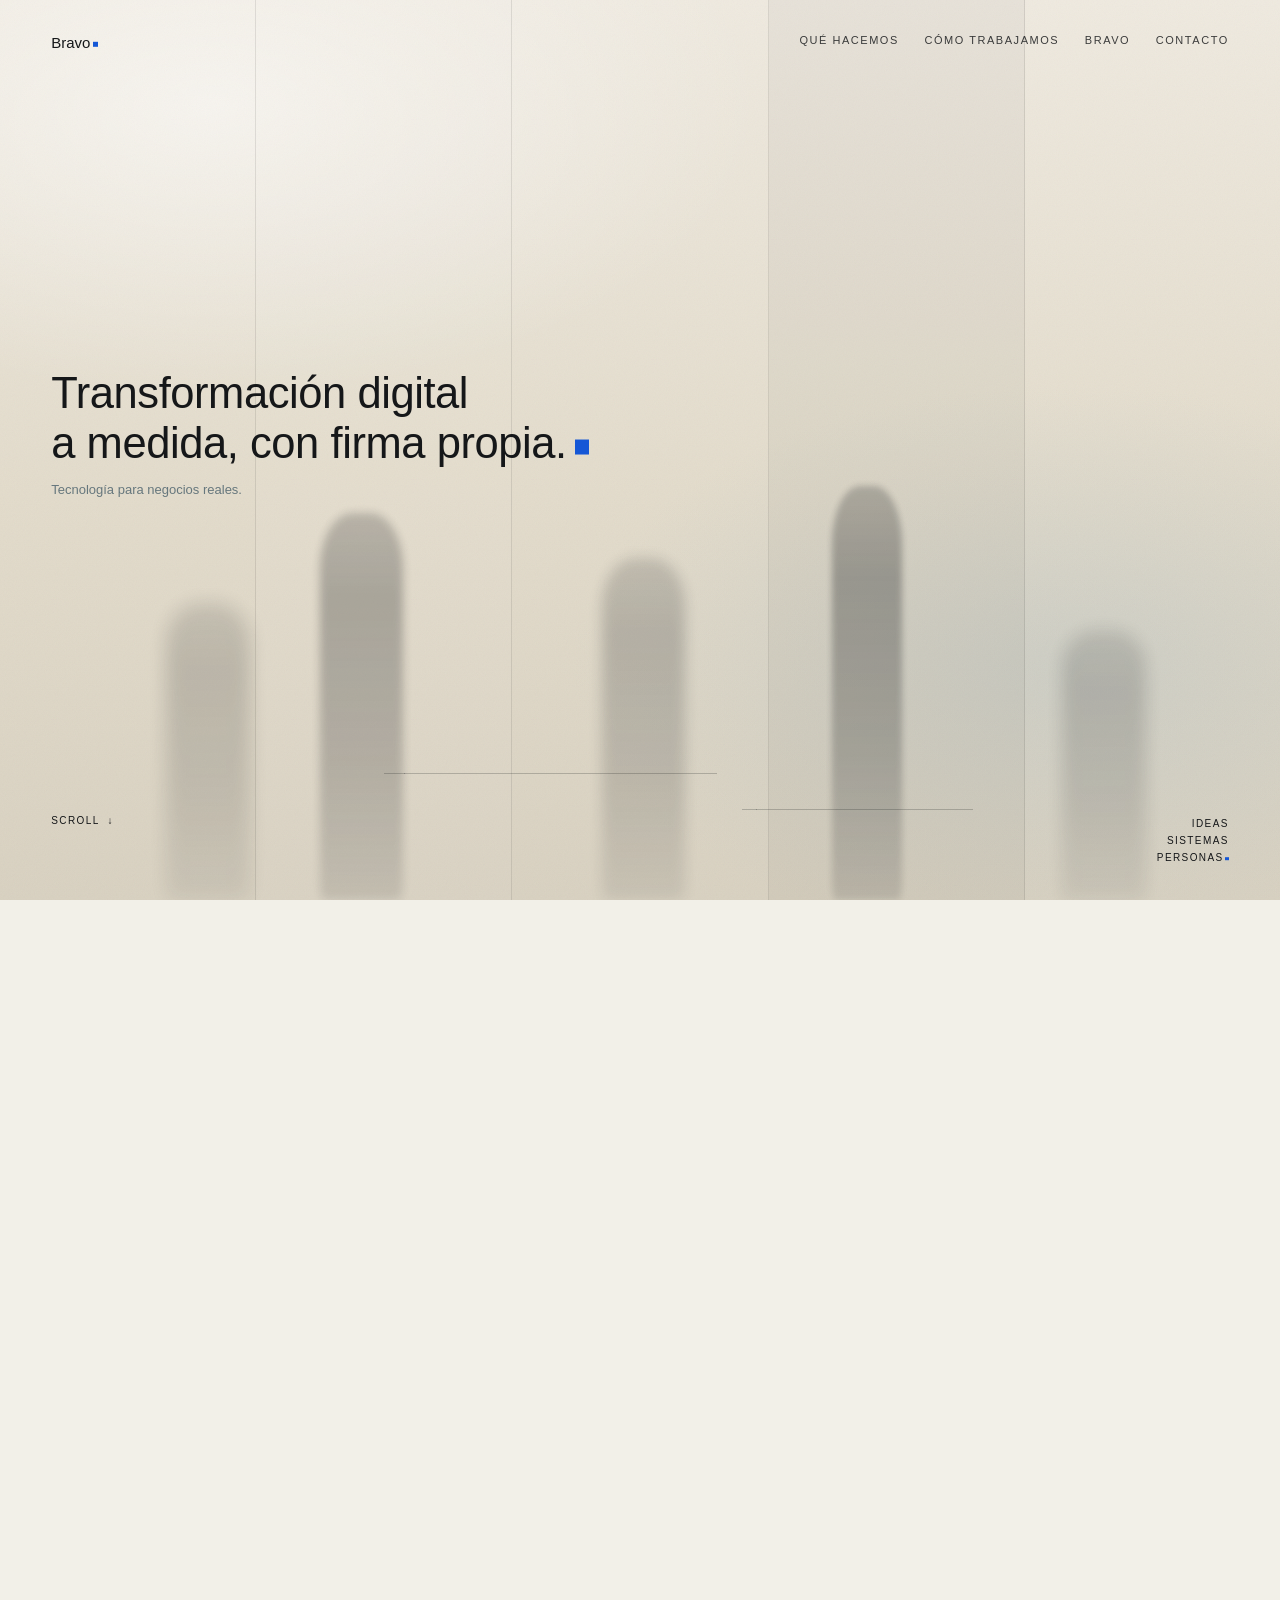
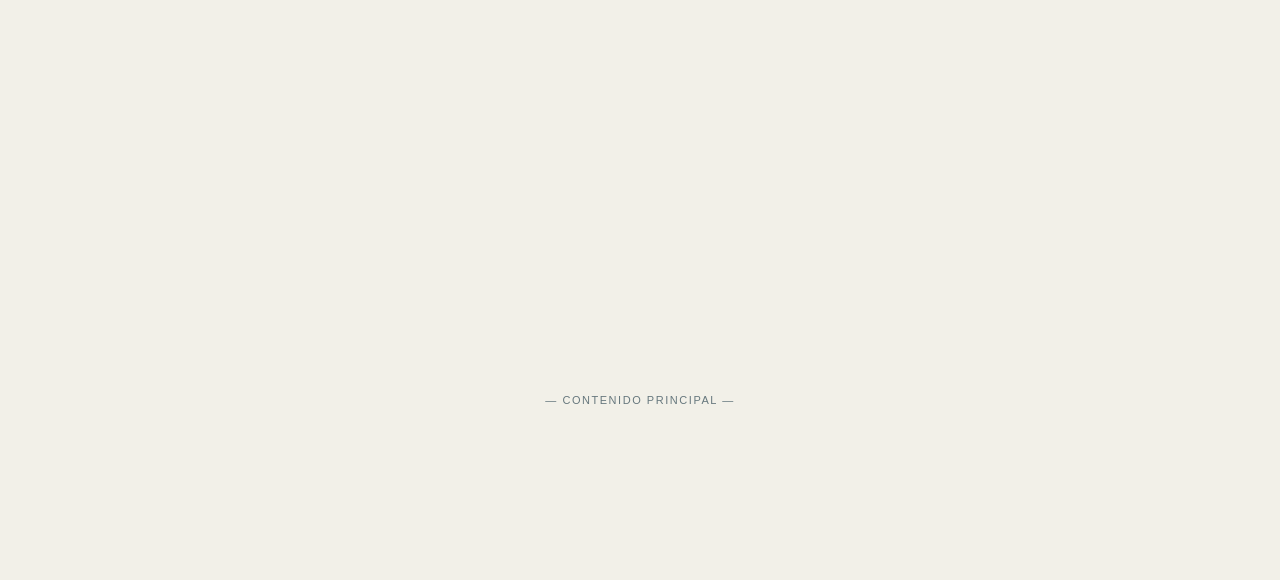
==== commit 5a0b2db1: "Apertura de homepage de Bravo: Identidad, Complejidad y Método Construye el recorrido inicial como u" ====
--- a/site/index.html
+++ b/site/index.html
@@ -1,444 +1,166 @@
 <!doctype html>
 <html lang="es">
 <head>
-<meta charset="UTF-8">
-<meta name="viewport" content="width=device-width, initial-scale=1">
-<title>BRAVO — Transformación digital a medida, con firma propia</title>
-<meta name="description" content="Bravo diseña e implementa soluciones digitales a medida: plataformas, automatización de procesos, IA aplicada e integraciones de sistemas.">
-
-<link rel="icon" href="data:image/svg+xml,%3Csvg xmlns='http://www.w3.org/2000/svg' viewBox='0 0 100 100'%3E%3Crect x='60' y='60' width='34' height='34' fill='%231d49a7'/%3E%3C/svg%3E">
-<link rel="stylesheet" href="css/style.css">
+<meta charset="utf-8" />
+<meta name="viewport" content="width=device-width, initial-scale=1" />
+<title>Bravo — Transformación digital a medida, con firma propia.</title>
+<meta name="description" content="Bravo es una empresa de transformación digital a medida. Tecnología pensada desde el negocio." />
+<link rel="stylesheet" href="style.css" />
 </head>
 <body>
 
-<a class="skip-link" href="#contenido">Saltar al contenido</a>
+<section class="opening" id="opening">
+  <div class="stage" id="stage">
 
-<!-- ============ NAV ============ -->
-<header class="site-header" id="site-header">
-  <div class="header-inner">
-    <a href="#inicio" class="brand-mark" aria-label="Bravo — inicio">
-      <img class="brand-mark-light" src="assets/bravo-wordmark-white.png" alt="Bravo." width="499" height="148">
-      <img class="brand-mark-dark" src="assets/bravo-wordmark.png" alt="Bravo." width="499" height="148">
-    </a>
+    <!-- ============ MOMENTO 01 — IDENTIDAD ============ -->
+    <div class="moment moment-hero" id="m-hero">
 
-    <nav class="main-nav" aria-label="Navegación principal">
-      <a href="#servicios"><span>Servicios</span></a>
-      <a href="#como-trabajamos"><span>Cómo trabajamos</span></a>
-      <a href="#bravo"><span>Bravo</span></a>
-    </nav>
-
-    <a href="#contacto" class="nav-cta"><span>Hablemos</span></a>
-
-    <button class="menu-toggle" id="menu-toggle" aria-expanded="false" aria-controls="mobile-menu" aria-label="Abrir menú">
-      <span></span><span></span>
-    </button>
-  </div>
-</header>
-
-<div class="mobile-menu" id="mobile-menu">
-  <nav aria-label="Navegación móvil">
-    <a href="#servicios"><span class="mm-num">01</span>Servicios</a>
-    <a href="#como-trabajamos"><span class="mm-num">02</span>Cómo trabajamos</a>
-    <a href="#bravo"><span class="mm-num">03</span>Bravo</a>
-    <a href="#contacto" class="mobile-cta"><span class="mm-num">04</span>Hablemos</a>
-  </nav>
-  <div class="mobile-menu-foot">Buenos Aires, Argentina.</div>
-</div>
-
-<main id="contenido">
-
-  <!-- ============ HERO ============ -->
-  <!-- La tecnología está a la vista. Las personas están detrás.
-       Fotografía a pantalla completa: gente detrás de una superficie
-       translúcida. Sobre ella, la identidad — limpia y precisa. -->
-  <section class="hero" id="inicio">
-    <div class="hero-photo" aria-hidden="true">
-      <img src="assets/photo-placeholders/hero-glass.jpg" alt="">
-    </div>
-
-    <div class="hero-inner">
-      <h1 class="hero-headline" data-reveal>
-        Transformación digital a medida,
-        con firma propia<span class="sq-period" aria-hidden="true"></span>
-      </h1>
-      <p class="hero-sub" data-reveal>Tecnología para negocios reales.</p>
-      <a href="#servicios" class="hero-link" data-reveal>Conocé lo que hacemos</a>
-    </div>
-
-    <div class="scroll-cue" aria-hidden="true">
-      <span>Scroll</span>
-      <div class="scroll-cue-track"><div class="scroll-cue-dot"></div></div>
-    </div>
-
-    <div class="hero-tags" aria-hidden="true">
-      <span>Ideas</span>
-      <span>Sistemas</span>
-      <span>Personas</span>
-    </div>
-  </section>
-
-  <!-- ============ SPINE: connector from hero into filosofía ============ -->
-  <div class="spine" id="spine-1" aria-hidden="true">
-    <div class="spine-line"><div class="spine-fill"></div></div>
-    <div class="spine-dot"></div>
-  </div>
-
-  <!-- ============ FILOSOFÍA ============ -->
-  <section class="philosophy" id="filosofia">
-    <div class="philosophy-inner">
-      <div class="philosophy-sticky">
-        <span class="eyebrow" data-reveal><i class="sq"></i>Filosofía</span>
-        <h2 class="philosophy-title" data-reveal>Primero entendemos<br>el negocio.</h2>
+      <div class="hero-photo" id="hero-photo" aria-hidden="true">
+        <div class="hp-light"></div>
+        <div class="hp-panes">
+          <span class="hp-pane"></span>
+          <span class="hp-pane"></span>
+          <span class="hp-pane"></span>
+          <span class="hp-pane"></span>
+          <span class="hp-pane"></span>
+        </div>
+        <div class="hp-figures">
+          <span class="hp-fig hp-fig-1"></span>
+          <span class="hp-fig hp-fig-2"></span>
+          <span class="hp-fig hp-fig-3"></span>
+          <span class="hp-fig hp-fig-4"></span>
+          <span class="hp-fig hp-fig-5"></span>
+        </div>
+        <div class="hp-furniture">
+          <span class="hp-desk"></span>
+          <span class="hp-desk hp-desk-2"></span>
+        </div>
+        <div class="hp-grain"></div>
+        <div class="hp-bone-veil" id="hero-veil"></div>
       </div>
 
-      <div class="philosophy-scroller">
-        <p class="philosophy-lede" data-reveal>
-          No partimos de una solución predeterminada. Analizamos cómo
-          funciona cada empresa, identificamos oportunidades y desarrollamos
-          la tecnología adecuada para resolverlas.
-        </p>
+      <div class="hero-chrome" id="hero-chrome">
+        <div class="hero-row hero-row-top">
+          <div class="brand-mark">Bravo<span class="dot" aria-hidden="true"></span></div>
+          <nav class="hero-nav" aria-label="Navegación principal">
+            <a href="#que-hacemos">Qué hacemos</a>
+            <a href="#como-trabajamos">Cómo trabajamos</a>
+            <a href="#bravo">Bravo</a>
+            <a href="#contacto">Contacto</a>
+          </nav>
+        </div>
 
-        <p class="observe-label" data-reveal>Observamos</p>
-        <ul class="variable-list" id="variable-list">
-          <li data-reveal><span class="v-num">01</span>Personas</li>
-          <li data-reveal><span class="v-num">02</span>Procesos</li>
-          <li data-reveal><span class="v-num">03</span>Sistemas</li>
-          <li data-reveal><span class="v-num">04</span>Clientes</li>
-          <li data-reveal><span class="v-num">05</span>Objetivos</li>
-        </ul>
-
-        <h3 class="philosophy-after" data-reveal>
-          PENSAMOS <span>LA TECNOLOGÍA.</span>
-        </h3>
-      </div>
-    </div>
-  </section>
-
-  <!-- ============ SERVICIOS ============ -->
-  <section class="services" id="servicios">
-    <div class="section-head" data-reveal>
-      <span class="eyebrow"><i class="sq"></i>Servicios</span>
-      <h2>LO QUE<br>HACEMOS</h2>
-      <p>Cuatro formas de trabajar. Un mismo punto de partida: tu negocio.</p>
-    </div>
-
-    <div class="services-list">
-
-      <!-- 01 PLATAFORMAS -->
-      <article class="service-row" id="s01" data-reveal>
-        <span class="service-ghost" aria-hidden="true">01</span>
-        <button class="service-head" aria-expanded="false">
-          <span class="service-num">01</span>
-          <span class="service-name">Plataformas<br>digitales</span>
-          <span class="service-plus" aria-hidden="true"></span>
-        </button>
-
-        <div class="service-body">
-          <div class="service-text">
-            <p class="service-desc">Diseñamos y desarrollamos herramientas digitales pensadas alrededor de cada negocio.</p>
-            <ul class="service-tags">
-              <li>Plataformas web</li><li>E-commerce</li><li>Sistemas de pedidos</li>
-              <li>Portales para clientes</li><li>Herramientas internas</li><li>Aplicaciones web</li>
-            </ul>
-          </div>
-          <div class="service-visual sv-platforms" aria-hidden="true">
-            <div class="sv-bar"></div>
-            <div class="sv-bar"></div>
-            <div class="sv-bar"></div>
+        <div class="hero-row hero-row-mid">
+          <div class="hero-slogan">
+            <h1>Transformación digital<br />a medida, con firma propia.<span class="dot" aria-hidden="true"></span></h1>
+            <p class="hero-microcopy">Tecnología para negocios reales.</p>
           </div>
         </div>
-      </article>
 
-      <!-- 02 AUTOMATIZACIÓN -->
-      <article class="service-row" id="s02" data-reveal>
-        <span class="service-ghost" aria-hidden="true">02</span>
-        <button class="service-head" aria-expanded="false">
-          <span class="service-num">02</span>
-          <span class="service-name">Automatización<br>de procesos</span>
-          <span class="service-plus" aria-hidden="true"></span>
-        </button>
-
-        <div class="service-body">
-          <div class="service-text">
-            <p class="service-desc">Transformamos tareas manuales y repetitivas en procesos más simples, rápidos y escalables.</p>
-            <ul class="service-tags">
-              <li>Automatización de workflows</li><li>Procesamiento de información</li>
-              <li>Seguimiento de clientes</li><li>Generación automática de documentos</li>
-              <li>Notificaciones</li><li>Automatizaciones operativas</li>
-            </ul>
+        <div class="hero-row hero-row-bottom">
+          <div class="hero-scroll">
+            <span>Scroll</span>
+            <span class="hero-scroll-arrow" aria-hidden="true">↓</span>
           </div>
-          <div class="service-visual sv-flow-row" aria-hidden="true">
-            <span>CONSULTA RECIBIDA</span><span class="arrow">→</span>
-            <span>PEDIDO GENERADO</span><span class="arrow">→</span>
-            <span>SISTEMA ACTUALIZADO</span>
-          </div>
+          <ul class="hero-tags">
+            <li>Ideas</li>
+            <li>Sistemas</li>
+            <li>Personas<span class="dot" aria-hidden="true"></span></li>
+          </ul>
         </div>
-      </article>
-
-      <!-- 03 IA & ATENCIÓN -->
-      <article class="service-row" id="s03" data-reveal>
-        <span class="service-ghost" aria-hidden="true">03</span>
-        <button class="service-head" aria-expanded="false">
-          <span class="service-num">03</span>
-          <span class="service-name">IA &amp; atención<br>automatizada</span>
-          <span class="service-plus" aria-hidden="true"></span>
-        </button>
-
-        <div class="service-body">
-          <div class="service-text">
-            <p class="service-desc">Integramos inteligencia artificial donde genera una mejora concreta en la operación.</p>
-            <ul class="service-tags">
-              <li>Automatización de WhatsApp</li><li>Asistentes inteligentes</li><li>Atención 24/7</li>
-              <li>Toma automatizada de pedidos</li><li>Respuestas a consultas</li>
-              <li>Clasificación y derivación de conversaciones</li><li>Asistentes internos</li>
-            </ul>
-          </div>
-          <div class="service-visual sv-chat" aria-hidden="true">
-            <p class="sv-wa-label">WHATSAPP</p>
-            <p class="sv-bubble">"Hola, quisiera hacer un pedido."</p>
-            <p class="sv-bubble sv-bubble-out">Sí — decime qué necesitás y lo confirmamos.</p>
-          </div>
-        </div>
-      </article>
-
-      <!-- 04 INTEGRACIONES -->
-      <article class="service-row" id="s04" data-reveal>
-        <span class="service-ghost" aria-hidden="true">04</span>
-        <button class="service-head" aria-expanded="false">
-          <span class="service-num">04</span>
-          <span class="service-name">Integraciones<br>&amp; sistemas</span>
-          <span class="service-plus" aria-hidden="true"></span>
-        </button>
-
-        <div class="service-body">
-          <div class="service-text">
-            <p class="service-desc">Conectamos las herramientas que una empresa ya utiliza para que funcionen como parte de un mismo ecosistema.</p>
-            <ul class="service-tags">
-              <li>CRM</li><li>ERP</li><li>Medios de pago</li><li>WhatsApp</li><li>E-commerce</li>
-              <li>APIs</li><li>Bases de datos</li><li>Dashboards</li><li>Sistemas propios</li>
-            </ul>
-          </div>
-          <div class="service-visual sv-integrations-list" aria-hidden="true">
-            <span>CRM</span><span>ERP</span><span>Pagos</span><span>WhatsApp</span><span>E-commerce</span>
-          </div>
-        </div>
-      </article>
-
-    </div>
-  </section>
-
-  <!-- ============ TERRITORIO CONCEPTUAL ============ -->
-  <!-- Detrás de un CRM, de un pedido, de una automatización, de una
-       decisión, hay una persona. Cinco tensiones entre lo humano y
-       lo digital — el punto azul entre cada par conecta, no decora. -->
-  <section class="territory">
-    <div class="section-head" data-reveal>
-      <span class="eyebrow"><i class="sq"></i>Territorio</span>
-      <h2>DETRÁS DE LA TECNOLOGÍA<br>HAY PERSONAS.</h2>
-      <p>Las empresas no son sistemas abstractos. Bravo trabaja en el espacio entre estos dos mundos.</p>
-    </div>
-    <ul class="polarity-list" aria-hidden="true">
-      <li data-reveal><span class="p-human">Humano</span><i class="polarity-sq"></i><span class="p-digital">Digital</span></li>
-      <li data-reveal><span class="p-human">Real</span><i class="polarity-sq"></i><span class="p-digital">Interfaz</span></li>
-      <li data-reveal><span class="p-human">Visible</span><i class="polarity-sq"></i><span class="p-digital">Oculto</span></li>
-      <li data-reveal><span class="p-human">Analógico</span><i class="polarity-sq"></i><span class="p-digital">Tecnológico</span></li>
-      <li data-reveal><span class="p-human">Imperfecto</span><i class="polarity-sq"></i><span class="p-digital">Preciso</span></li>
-    </ul>
-  </section>
-
-  <!-- ============ LA FRASE HUMANA ============ -->
-  <!-- Un momento de pausa, no una campaña. Fotografía humana, mucho
-       espacio, una composición tipográfica precisa. -->
-  <section class="conviction">
-    <div class="conviction-photo plain-photo" aria-hidden="true">
-      <img src="assets/photo-placeholders/manifesto-glass.jpg" alt="">
-    </div>
-    <p class="conviction-line" data-reveal>
-      La transformación es digital.<br>
-      <span class="conviction-em">El criterio sigue siendo humano.</span><span class="sq-period" aria-hidden="true"></span>
-    </p>
-  </section>
-
-  <!-- ============ A MEDIDA ============ -->
-  <section class="bespoke" id="a-medida">
-    <h2 class="bespoke-title" data-reveal>
-      SI CADA NEGOCIO<br>
-      FUNCIONA DISTINTO,<br>
-      <span>¿POR QUÉ SU TECNOLOGÍA<br>DEBERÍA SER IGUAL?</span>
-    </h2>
-
-    <div class="bespoke-variables" data-reveal aria-hidden="true">
-      <span style="--i:0">Personas</span>
-      <span style="--i:1">Procesos</span>
-      <span style="--i:2">Sistemas</span>
-      <span style="--i:3">Clientes</span>
-      <span style="--i:4">Objetivos</span>
-    </div>
-
-    <p class="bespoke-note" data-reveal>Bravo no fuerza a las empresas a adaptarse a una herramienta genérica. Primero entiende. Después diseña la solución.</p>
-
-    <p class="bespoke-signature" data-reveal>
-      A MEDIDA.<br>
-      CON FIRMA PROPIA. <span class="sig-dot"></span>
-    </p>
-  </section>
-
-  <!-- ============ CÓMO TRABAJAMOS ============ -->
-  <section class="process" id="como-trabajamos">
-    <div class="section-head" data-reveal>
-      <span class="eyebrow"><i class="sq"></i>Cómo trabajamos</span>
-      <h2>DE UN PROBLEMA<br>CONCRETO A UNA<br>SOLUCIÓN QUE FUNCIONA.</h2>
-    </div>
-
-    <ol class="process-list" id="process-list">
-      <li class="process-step" data-reveal>
-        <span class="process-num">01</span>
-        <h3>Entender</h3>
-        <p>Analizamos el negocio, sus procesos y dónde existe una oportunidad.</p>
-      </li>
-      <li class="process-step" data-reveal>
-        <span class="process-num">02</span>
-        <h3>Diseñar</h3>
-        <p>Definimos la solución y cómo debe integrarse con la operación existente.</p>
-      </li>
-      <li class="process-step" data-reveal>
-        <span class="process-num">03</span>
-        <h3>Construir</h3>
-        <p>Desarrollamos e implementamos la tecnología.</p>
-      </li>
-      <li class="process-step" data-reveal>
-        <span class="process-num">04</span>
-        <h3>Integrar</h3>
-        <p>La conectamos con los sistemas y herramientas que la empresa ya utiliza.</p>
-      </li>
-      <li class="process-step" data-reveal>
-        <span class="process-num">05</span>
-        <h3>Evolucionar</h3>
-        <p>Medimos, mantenemos y optimizamos la solución a medida que el negocio evoluciona.</p>
-      </li>
-    </ol>
-  </section>
-
-  <!--
-    ============ CASOS ============
-    La sección de Casos queda preparada en el markup (ver git history /
-    versión anterior para el detalle completo de campos CLIENTE / DESAFÍO /
-    SOLUCIÓN / IMPLEMENTACIÓN / IMPACTO) pero se mantiene oculta hasta que
-    existan casos reales para mostrar — no se publican placeholders.
-    Para reactivarla: quitar el atributo `hidden` de <section id="casos">
-    y agregar de nuevo "Casos" a la navegación y al footer.
-  -->
-  <section class="cases" id="casos" hidden></section>
-
-  <!-- ============ BRAVO / SOBRE NOSOTROS ============ -->
-  <section class="about" id="bravo">
-    <div class="about-content">
-      <span class="eyebrow" data-reveal><i class="sq"></i>Bravo</span>
-      <h2 class="about-title" data-reveal>TECNOLOGÍA<br>PENSADA DESDE<br>EL NEGOCIO.</h2>
-
-      <div class="about-grid">
-        <p class="about-text" data-reveal>
-          Bravo nace para transformar problemas y procesos complejos en
-          soluciones digitales simples, eficientes y escalables.
-        </p>
-        <p class="about-text about-text-strong" data-reveal>
-          No partimos de una tecnología.<br>
-          Partimos de una necesidad.
-        </p>
-      </div>
-
-      <p class="about-not" data-reveal>
-        No somos una agencia de marketing, una software factory, una
-        startup de IA, un vendedor de paquetes tecnológicos ni una
-        consultora tradicional. Entendemos un problema puntual y
-        construimos la tecnología adecuada para ese negocio.
-      </p>
-
-      <div class="about-placeholders" data-reveal>
-        Próximamente — Equipo · Partners · Tecnologías · Clientes · Certificaciones
       </div>
     </div>
 
-    <!-- background plane — photo bleeding off the viewport edge.
-         A structure built to fit exactly two people: a medida. -->
-    <div class="about-photo-col plain-photo" data-parallax="0.05" data-reveal>
-      <img src="assets/photo-placeholders/about-structure.jpg" alt="Fotografía editorial de referencia — a reemplazar por fotografía propia de Bravo.">
-    </div>
-  </section>
+    <!-- ============ MOMENTO 02 — COMPLEJIDAD ============ -->
+    <div class="moment moment-complexity" id="m-complexity">
+      <div class="complexity-inner">
+        <div class="complexity-text">
+          <p class="eyebrow">Cada negocio<br />funciona distinto.</p>
+          <p class="complexity-body">Por eso no partimos de una solución predeterminada.
+            Entendemos cómo funciona cada empresa antes de decidir qué tecnología necesita.</p>
+          <p class="complexity-fine">No hay dos operaciones iguales.<span class="dot" aria-hidden="true"></span></p>
+        </div>
 
-  <!-- ============ CONTACTO ============ -->
-  <section class="contact" id="contacto">
-    <div class="contact-copy">
-      <span class="eyebrow" data-reveal><i class="sq"></i>Contacto</span>
-      <h2 data-reveal>
-        ¿QUÉ PODRÍA<br>
-        FUNCIONAR MEJOR<br>
-        EN TU EMPRESA?
-      </h2>
-      <p class="contact-cta-line" data-reveal>HABLEMOS. <span class="sig-dot"></span></p>
+        <div class="complexity-visual">
+          <div class="complexity-graphic" id="complexity-graphic" aria-hidden="true"></div>
+        </div>
 
-      <button class="meeting-link" type="button" id="meeting-link" data-reveal>
-        <span>Agendar una reunión</span>
-        <em>— muy pronto</em>
-      </button>
+        <ul class="complexity-index" aria-hidden="true">
+          <li>Personas</li>
+          <li>Procesos</li>
+          <li>Herramientas</li>
+          <li>Datos</li>
+          <li>Sistemas</li>
+        </ul>
+      </div>
     </div>
 
-    <form class="contact-form" id="contact-form" data-reveal novalidate>
-      <div class="field">
-        <label for="name">Nombre</label>
-        <input type="text" id="name" name="name" required autocomplete="name">
+    <!-- ============ MOMENTO 03 — MÉTODO ============ -->
+    <div class="moment moment-method" id="m-method">
+      <div class="method-inner">
+        <div class="method-text">
+          <p class="eyebrow-small">02 / Cómo trabajamos</p>
+          <h2>Un proceso<br />a medida.</h2>
+          <p class="method-body">Del diagnóstico a la implementación, trabajamos junto a cada
+            equipo para construir soluciones reales y sostenibles.</p>
+        </div>
+
+        <div class="method-diagram" id="method-diagram" aria-hidden="true">
+          <svg class="method-grid" viewBox="0 0 100 100" preserveAspectRatio="none">
+            <line x1="0" y1="50" x2="100" y2="50" />
+            <line x1="0" y1="20" x2="100" y2="20" />
+            <line x1="0" y1="80" x2="100" y2="80" />
+          </svg>
+
+          <div class="method-line" id="method-line"></div>
+
+          <div class="method-step" data-step="0">
+            <span class="method-node"></span>
+            <div class="method-copy">
+              <span class="method-num">01</span>
+              <span class="method-name">Entender</span>
+              <p class="method-desc">Analizamos el negocio, sus procesos y oportunidades reales de mejora.</p>
+            </div>
+          </div>
+          <div class="method-step" data-step="1">
+            <span class="method-node"></span>
+            <div class="method-copy">
+              <span class="method-num">02</span>
+              <span class="method-name">Diseñar</span>
+              <p class="method-desc">Definimos la solución tecnológica más adecuada junto al equipo.</p>
+            </div>
+          </div>
+          <div class="method-step" data-step="2">
+            <span class="method-node"></span>
+            <div class="method-copy">
+              <span class="method-num">03</span>
+              <span class="method-name">Implementar</span>
+              <p class="method-desc">Desarrollamos e integramos la tecnología en el negocio.</p>
+            </div>
+          </div>
+          <div class="method-step" data-step="3">
+            <span class="method-node"></span>
+            <div class="method-copy">
+              <span class="method-num">04</span>
+              <span class="method-name">Evolucionar</span>
+              <p class="method-desc">Medimos, iteramos y seguimos acompañando el crecimiento.</p>
+            </div>
+          </div>
+
+          <span class="method-figure method-figure-1" aria-hidden="true"></span>
+          <span class="method-figure method-figure-2" aria-hidden="true"></span>
+        </div>
       </div>
-      <div class="field">
-        <label for="company">Empresa</label>
-        <input type="text" id="company" name="company" required autocomplete="organization">
-      </div>
-      <div class="field">
-        <label for="email">Email</label>
-        <input type="email" id="email" name="email" required autocomplete="email">
-      </div>
-      <div class="field">
-        <label for="message">¿Qué quieren resolver?</label>
-        <textarea id="message" name="message" rows="4" required></textarea>
-      </div>
-      <button type="submit" class="btn btn-solid form-submit"><span>Enviar</span></button>
+    </div>
 
-      <p class="form-success" id="form-success" role="status" aria-live="polite">
-        Gracias. Recibimos tu mensaje — te vamos a responder a la brevedad.
-      </p>
-    </form>
-  </section>
+  </div>
+</section>
 
+<!-- Límite de esta entrega: acá empieza el contenido principal del sitio (fuera de alcance por ahora) -->
+<main class="content-stub">
+  <p>— Contenido principal —</p>
 </main>
 
-<!-- ============ FOOTER ============ -->
-<footer class="site-footer">
-  <div class="footer-top">
-    <img class="footer-logo" src="assets/bravo-wordmark.png" alt="Bravo." width="499" height="148">
-    <p>Transformación digital a medida, con firma propia.</p>
-  </div>
-
-  <div class="footer-grid">
-    <nav class="footer-nav" aria-label="Navegación de pie de página">
-      <a href="#servicios">Servicios</a>
-      <a href="#como-trabajamos">Cómo trabajamos</a>
-      <a href="#bravo">Bravo</a>
-      <a href="#contacto">Contacto</a>
-    </nav>
-
-    <div class="footer-meta">
-      <a href="mailto:hola@bravo.studio">Email</a>
-      <a href="https://www.linkedin.com" target="_blank" rel="noopener">LinkedIn</a>
-      <span>Buenos Aires, Argentina.</span>
-    </div>
-  </div>
-
-  <div class="footer-legal">
-    <span>© <span id="year"></span> Bravo.</span>
-    <a href="#">Legales</a>
-    <a href="#">Privacidad</a>
-  </div>
-</footer>
-
-<script src="js/main.js"></script>
+<script src="script.js"></script>
 </body>
 </html>
--- a/site/style.css
+++ b/site/style.css
@@ -0,0 +1,506 @@
+/* ==========================================================================
+   Bravo — Apertura de homepage (Identidad · Complejidad · Método)
+   ========================================================================== */
+
+:root {
+  --ink: #151719;
+  --bone: #F2F0E8;
+  --warm-light: #E7E1D4;
+  --glass: #D7DDDA;
+  --mist: #AEBCC0;
+  --smoke: #66777D;
+  --stone: #B8B2A8;
+  --blue: #1557D6;
+
+  --font: "Helvetica Neue", Helvetica, Arial, sans-serif;
+
+  --tracking-system: 0.14em;
+  --side-margin: clamp(24px, 4vw, 64px);
+}
+
+* { box-sizing: border-box; }
+
+html, body {
+  margin: 0;
+  padding: 0;
+  background: var(--bone);
+  color: var(--ink);
+  font-family: var(--font);
+  -webkit-font-smoothing: antialiased;
+}
+
+a { color: inherit; text-decoration: none; }
+ul { margin: 0; padding: 0; list-style: none; }
+p { margin: 0; }
+
+.dot {
+  display: inline-block;
+  width: 0.34em;
+  height: 0.34em;
+  background: var(--blue);
+  margin-left: 0.18em;
+  transform: translateY(-0.08em);
+}
+
+/* System voice: navigation, labels, metadata */
+.voice-system,
+.hero-nav a,
+.hero-tags li,
+.hero-scroll,
+.complexity-index li,
+.eyebrow-small,
+.method-num,
+.method-name {
+  font-weight: 400;
+  text-transform: uppercase;
+  letter-spacing: var(--tracking-system);
+}
+
+/* ==========================================================================
+   Opening scroll sequence
+   ========================================================================== */
+
+.opening {
+  position: relative;
+  height: 380vh;
+}
+
+.stage {
+  position: sticky;
+  top: 0;
+  height: 100vh;
+  overflow: hidden;
+  background: var(--bone);
+}
+
+.moment {
+  position: absolute;
+  inset: 0;
+  will-change: transform, opacity;
+}
+
+/* ==========================================================================
+   Momento 01 — Identidad / Hero
+   ========================================================================== */
+
+.moment-hero { z-index: 3; }
+
+.hero-photo {
+  position: absolute;
+  inset: 0;
+  overflow: hidden;
+  background: linear-gradient(180deg, #EFEAE0 0%, #E3DCCC 55%, #D9D2C2 100%);
+}
+
+.hp-light {
+  position: absolute;
+  inset: -10%;
+  background:
+    radial-gradient(ellipse 60% 45% at 22% 18%, rgba(255,255,255,0.55), transparent 60%),
+    radial-gradient(ellipse 50% 40% at 78% 70%, rgba(174,188,192,0.35), transparent 65%);
+}
+
+.hp-panes {
+  position: absolute;
+  inset: 0;
+  display: flex;
+}
+
+.hp-pane {
+  flex: 1;
+  position: relative;
+  border-right: 1px solid rgba(21,23,25,0.10);
+  backdrop-filter: blur(0.5px);
+}
+.hp-pane:nth-child(2) { background: rgba(255,255,255,0.04); }
+.hp-pane:nth-child(4) { background: rgba(21,23,25,0.03); }
+.hp-pane:last-child { border-right: none; }
+
+.hp-figures {
+  position: absolute;
+  inset: 0;
+}
+
+.hp-fig {
+  position: absolute;
+  bottom: 0;
+  width: 6.5%;
+  border-radius: 40% 40% 6% 6% / 14% 14% 4% 4%;
+  background: linear-gradient(180deg,
+    rgba(21,23,25,0.30) 0%,
+    rgba(21,23,25,0.40) 22%,
+    rgba(21,23,25,0.30) 65%,
+    rgba(21,23,25,0.16) 100%);
+}
+
+.hp-fig-1 { left: 13%;  height: 33%; filter: blur(9px);  opacity: 0.42; }
+.hp-fig-2 { left: 25%;  height: 43%; filter: blur(4px);  opacity: 0.68; }
+.hp-fig-3 { left: 47%;  height: 38%; filter: blur(6.5px); opacity: 0.5; }
+.hp-fig-4 { left: 65%;  height: 46%; filter: blur(3px);  opacity: 0.74; width: 5.5%; }
+.hp-fig-5 { left: 83%;  height: 30%; filter: blur(8px);  opacity: 0.4; }
+
+.hp-furniture { position: absolute; inset: 0; }
+
+.hp-desk {
+  position: absolute;
+  left: 30%;
+  bottom: 14%;
+  width: 26%;
+  height: 1px;
+  background: rgba(21,23,25,0.22);
+}
+.hp-desk::after {
+  content: "";
+  position: absolute;
+  left: 6%;
+  top: 0;
+  width: 1px;
+  height: 9%;
+  background: rgba(21,23,25,0.22);
+}
+.hp-desk-2 { left: 58%; bottom: 10%; width: 18%; }
+
+.hp-grain {
+  position: absolute;
+  inset: 0;
+  opacity: 0.05;
+  mix-blend-mode: multiply;
+  background-image: url("data:image/svg+xml;utf8,<svg xmlns='http://www.w3.org/2000/svg' width='120' height='120'><filter id='n'><feTurbulence type='fractalNoise' baseFrequency='0.9' numOctaves='2' stitchTiles='stitch'/></filter><rect width='100%25' height='100%25' filter='url(%23n)'/></svg>");
+}
+
+.hp-bone-veil {
+  position: absolute;
+  inset: 0;
+  background: var(--bone);
+  opacity: 0;
+}
+
+.hero-chrome {
+  position: absolute;
+  inset: 0;
+  display: flex;
+  flex-direction: column;
+  justify-content: space-between;
+  padding: clamp(22px, 3vw, 34px) var(--side-margin);
+  pointer-events: none;
+}
+
+.hero-row { display: flex; align-items: flex-start; justify-content: space-between; }
+.hero-row-mid { flex: 1; align-items: center; }
+
+.brand-mark {
+  font-size: 15px;
+  font-weight: 500;
+  pointer-events: auto;
+}
+
+.hero-nav { display: flex; gap: clamp(16px, 2vw, 30px); pointer-events: auto; }
+.hero-nav a { font-size: 11px; opacity: 0.82; }
+.hero-nav a:hover { opacity: 1; }
+
+.hero-slogan { max-width: 620px; }
+
+.hero-slogan h1 {
+  margin: 0;
+  font-size: clamp(26px, 3.4vw, 44px);
+  font-weight: 500;
+  line-height: 1.14;
+  letter-spacing: -0.01em;
+}
+
+.hero-microcopy {
+  margin-top: 14px;
+  font-size: 13px;
+  color: var(--smoke);
+}
+
+.hero-scroll {
+  display: flex;
+  align-items: center;
+  gap: 8px;
+  font-size: 10px;
+  pointer-events: auto;
+}
+.hero-scroll-arrow { display: inline-block; animation: scroll-nudge 2.2s ease-in-out infinite; }
+
+@keyframes scroll-nudge {
+  0%, 100% { transform: translateY(0); }
+  50% { transform: translateY(4px); }
+}
+
+.hero-tags {
+  text-align: right;
+  font-size: 10px;
+  line-height: 1.7;
+  pointer-events: auto;
+}
+
+/* ==========================================================================
+   Momento 02 — Complejidad
+   ========================================================================== */
+
+.moment-complexity { z-index: 2; background: var(--bone); }
+
+.complexity-inner {
+  position: relative;
+  height: 100%;
+  padding: clamp(90px, 12vh, 140px) var(--side-margin) clamp(60px, 8vh, 100px);
+  display: grid;
+  grid-template-columns: minmax(260px, 420px) 1fr;
+  column-gap: clamp(32px, 5vw, 80px);
+  align-items: center;
+}
+
+.complexity-text { max-width: 420px; }
+
+.eyebrow {
+  margin: 0 0 22px;
+  font-size: clamp(24px, 2.6vw, 34px);
+  font-weight: 500;
+  line-height: 1.16;
+}
+
+.complexity-body {
+  font-size: 15px;
+  line-height: 1.55;
+  color: var(--ink);
+  opacity: 0.86;
+  max-width: 380px;
+}
+
+.complexity-fine {
+  margin-top: 26px;
+  font-size: 11px;
+  text-transform: uppercase;
+  letter-spacing: var(--tracking-system);
+  color: var(--smoke);
+}
+
+.complexity-visual { height: 100%; display: flex; align-items: center; }
+
+.complexity-graphic {
+  width: 100%;
+  height: min(56vh, 460px);
+  display: flex;
+  align-items: flex-end;
+  gap: 3px;
+}
+
+.cg-col {
+  flex: 1;
+  display: flex;
+  flex-direction: column-reverse;
+  gap: 1px;
+}
+
+.cg-stripe { width: 100%; }
+
+.complexity-index {
+  position: absolute;
+  top: clamp(90px, 12vh, 140px);
+  right: var(--side-margin);
+  font-size: 10px;
+  line-height: 2;
+  color: var(--smoke);
+  text-align: right;
+}
+
+/* ==========================================================================
+   Momento 03 — Método
+   ========================================================================== */
+
+.moment-method { z-index: 1; background: var(--bone); }
+
+.method-inner {
+  position: relative;
+  height: 100%;
+  padding: clamp(90px, 12vh, 140px) var(--side-margin) clamp(60px, 8vh, 100px);
+  display: grid;
+  grid-template-columns: minmax(240px, 380px) 1fr;
+  column-gap: clamp(32px, 5vw, 80px);
+  align-items: center;
+}
+
+.eyebrow-small {
+  font-size: 11px;
+  color: var(--smoke);
+  margin-bottom: 18px;
+}
+
+.method-text h2 {
+  margin: 0 0 20px;
+  font-size: clamp(26px, 3vw, 40px);
+  font-weight: 500;
+  line-height: 1.14;
+}
+
+.method-body {
+  font-size: 14px;
+  line-height: 1.55;
+  color: var(--ink);
+  opacity: 0.8;
+  max-width: 340px;
+}
+
+.method-diagram {
+  position: relative;
+  height: min(56vh, 440px);
+}
+
+.method-grid {
+  position: absolute;
+  inset: 0;
+  width: 100%;
+  height: 100%;
+}
+.method-grid line {
+  stroke: var(--stone);
+  stroke-width: 0.15;
+  opacity: 0.5;
+}
+
+.method-line {
+  position: absolute;
+  left: 0;
+  top: 50%;
+  height: 1px;
+  width: 0;
+  background: var(--ink);
+  opacity: 0.28;
+  transform: translateY(-0.5px);
+}
+
+.method-step {
+  position: absolute;
+  top: 50%;
+  width: 21%;
+  text-align: center;
+  opacity: 0;
+  transform: translate(-50%, -50%);
+}
+
+.method-step[data-step="0"] { left: 10%; }
+.method-step[data-step="1"] { left: 36%; }
+.method-step[data-step="2"] { left: 62%; }
+.method-step[data-step="3"] { left: 88%; }
+
+.method-node {
+  position: absolute;
+  left: 50%;
+  top: 50%;
+  width: 6px;
+  height: 6px;
+  background: var(--blue);
+  transform: translate(-50%, -50%);
+}
+
+.method-copy {
+  position: absolute;
+  left: 50%;
+  width: 100%;
+  transform: translateX(-50%);
+}
+
+.method-step[data-step="0"] .method-copy,
+.method-step[data-step="2"] .method-copy {
+  top: 22px;
+}
+
+.method-step[data-step="1"] .method-copy,
+.method-step[data-step="3"] .method-copy {
+  bottom: 22px;
+}
+
+.method-num {
+  display: block;
+  font-size: 10px;
+  color: var(--smoke);
+}
+
+.method-name {
+  display: block;
+  font-size: 12px;
+  font-weight: 500;
+  margin-top: 4px;
+  letter-spacing: 0.08em;
+}
+
+.method-desc {
+  margin-top: 8px;
+  font-size: 11.5px;
+  line-height: 1.5;
+  color: var(--smoke);
+  text-transform: none;
+  letter-spacing: normal;
+  max-width: 150px;
+  margin-left: auto;
+  margin-right: auto;
+}
+
+.method-figure {
+  position: absolute;
+  width: 2px;
+  height: 22px;
+  background: var(--ink);
+  opacity: 0;
+}
+.method-figure::before {
+  content: "";
+  position: absolute;
+  top: -6px;
+  left: 50%;
+  width: 6px;
+  height: 6px;
+  border-radius: 50%;
+  background: var(--ink);
+  transform: translateX(-50%);
+}
+.method-figure-1 { left: 10%; top: 74%; }
+.method-figure-2 { left: 63%; top: 30%; }
+
+/* ==========================================================================
+   Content stub (marca el final de esta entrega)
+   ========================================================================== */
+
+.content-stub {
+  height: 40vh;
+  display: flex;
+  align-items: center;
+  justify-content: center;
+  background: var(--bone);
+  color: var(--smoke);
+  font-size: 11px;
+  text-transform: uppercase;
+  letter-spacing: var(--tracking-system);
+}
+
+/* ==========================================================================
+   Responsive
+   ========================================================================== */
+
+@media (max-width: 860px) {
+  .opening { height: 420vh; }
+
+  .hero-nav { display: none; }
+
+  .hero-slogan h1 { font-size: clamp(24px, 6vw, 34px); }
+
+  .complexity-inner,
+  .method-inner {
+    grid-template-columns: 1fr;
+    row-gap: 28px;
+    padding-top: clamp(70px, 10vh, 110px);
+  }
+
+  .complexity-visual { height: auto; }
+  .complexity-graphic { height: 34vh; }
+  .complexity-index { position: static; text-align: left; margin-top: 18px; }
+
+  .method-diagram { height: 40vh; }
+  .method-step { width: 40%; }
+  .method-desc { max-width: 120px; }
+}
+
+@media (prefers-reduced-motion: reduce) {
+  .hero-scroll-arrow { animation: none; }
+}
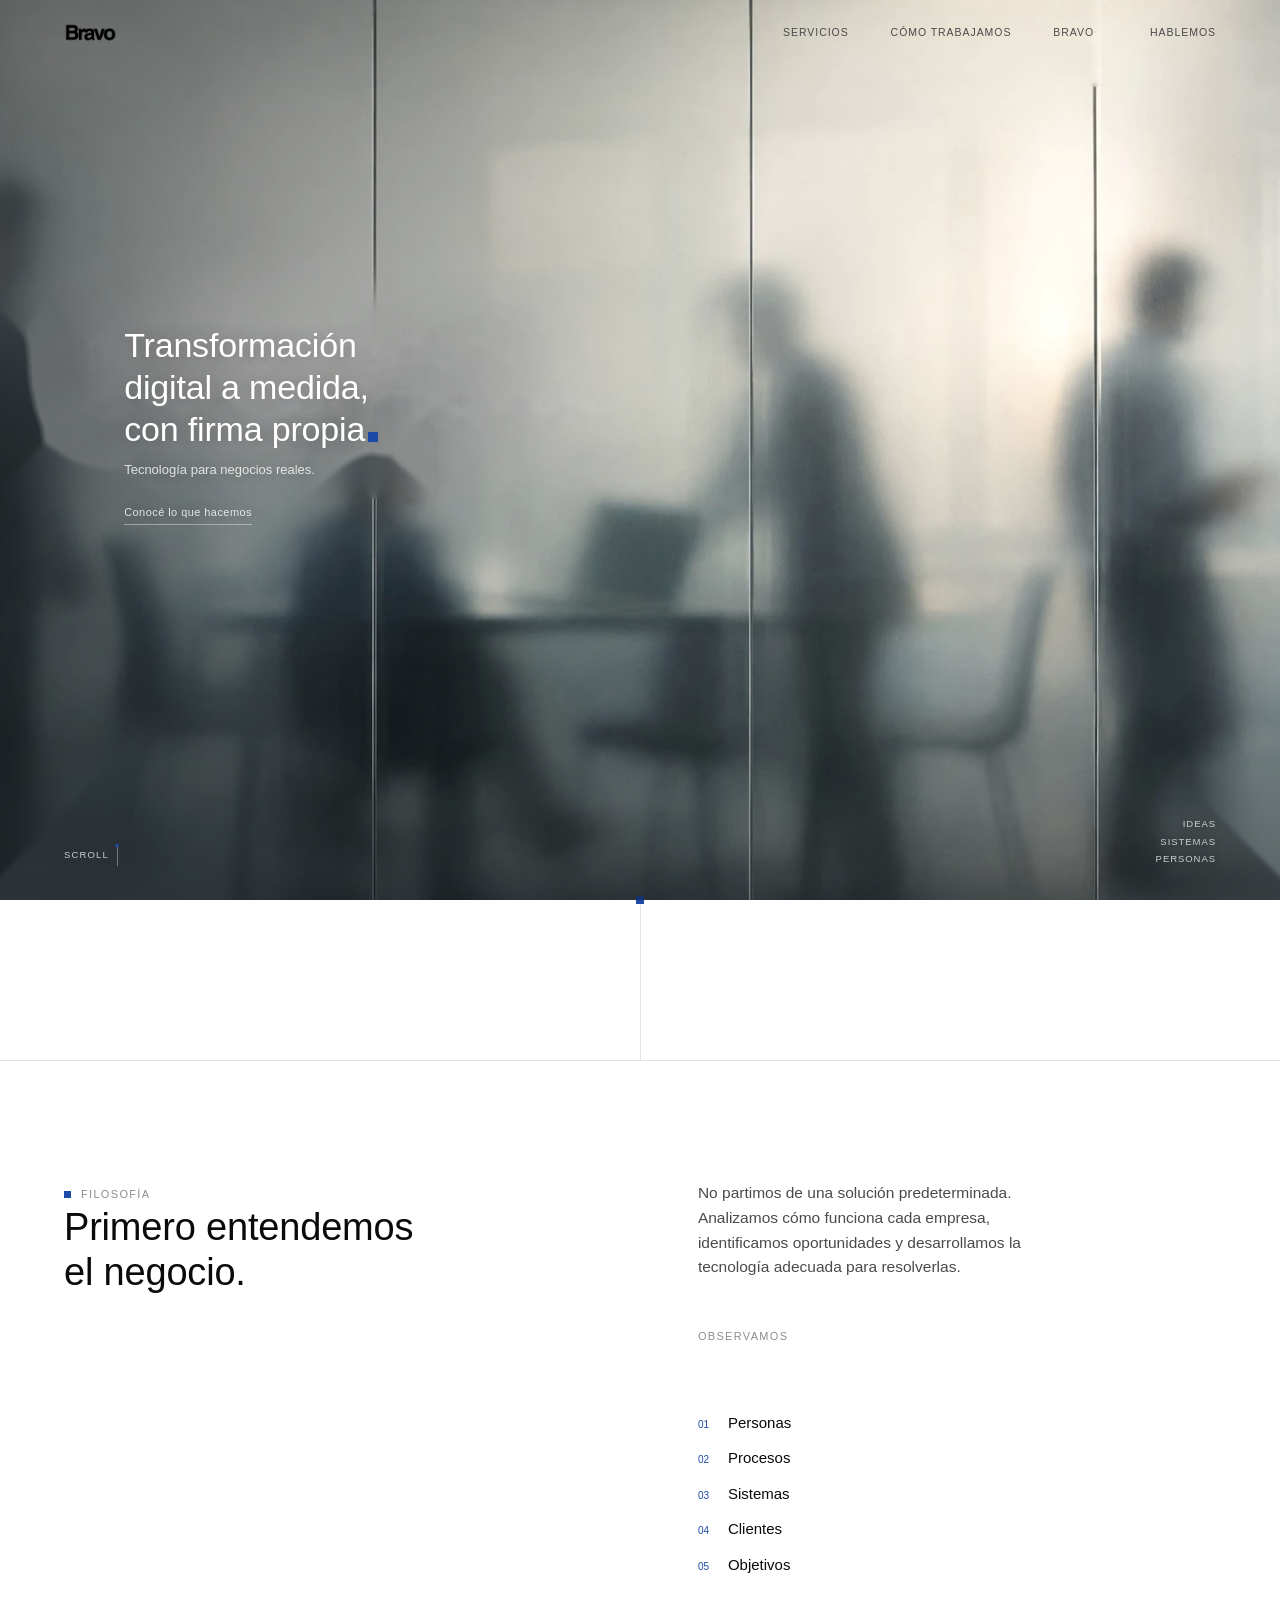
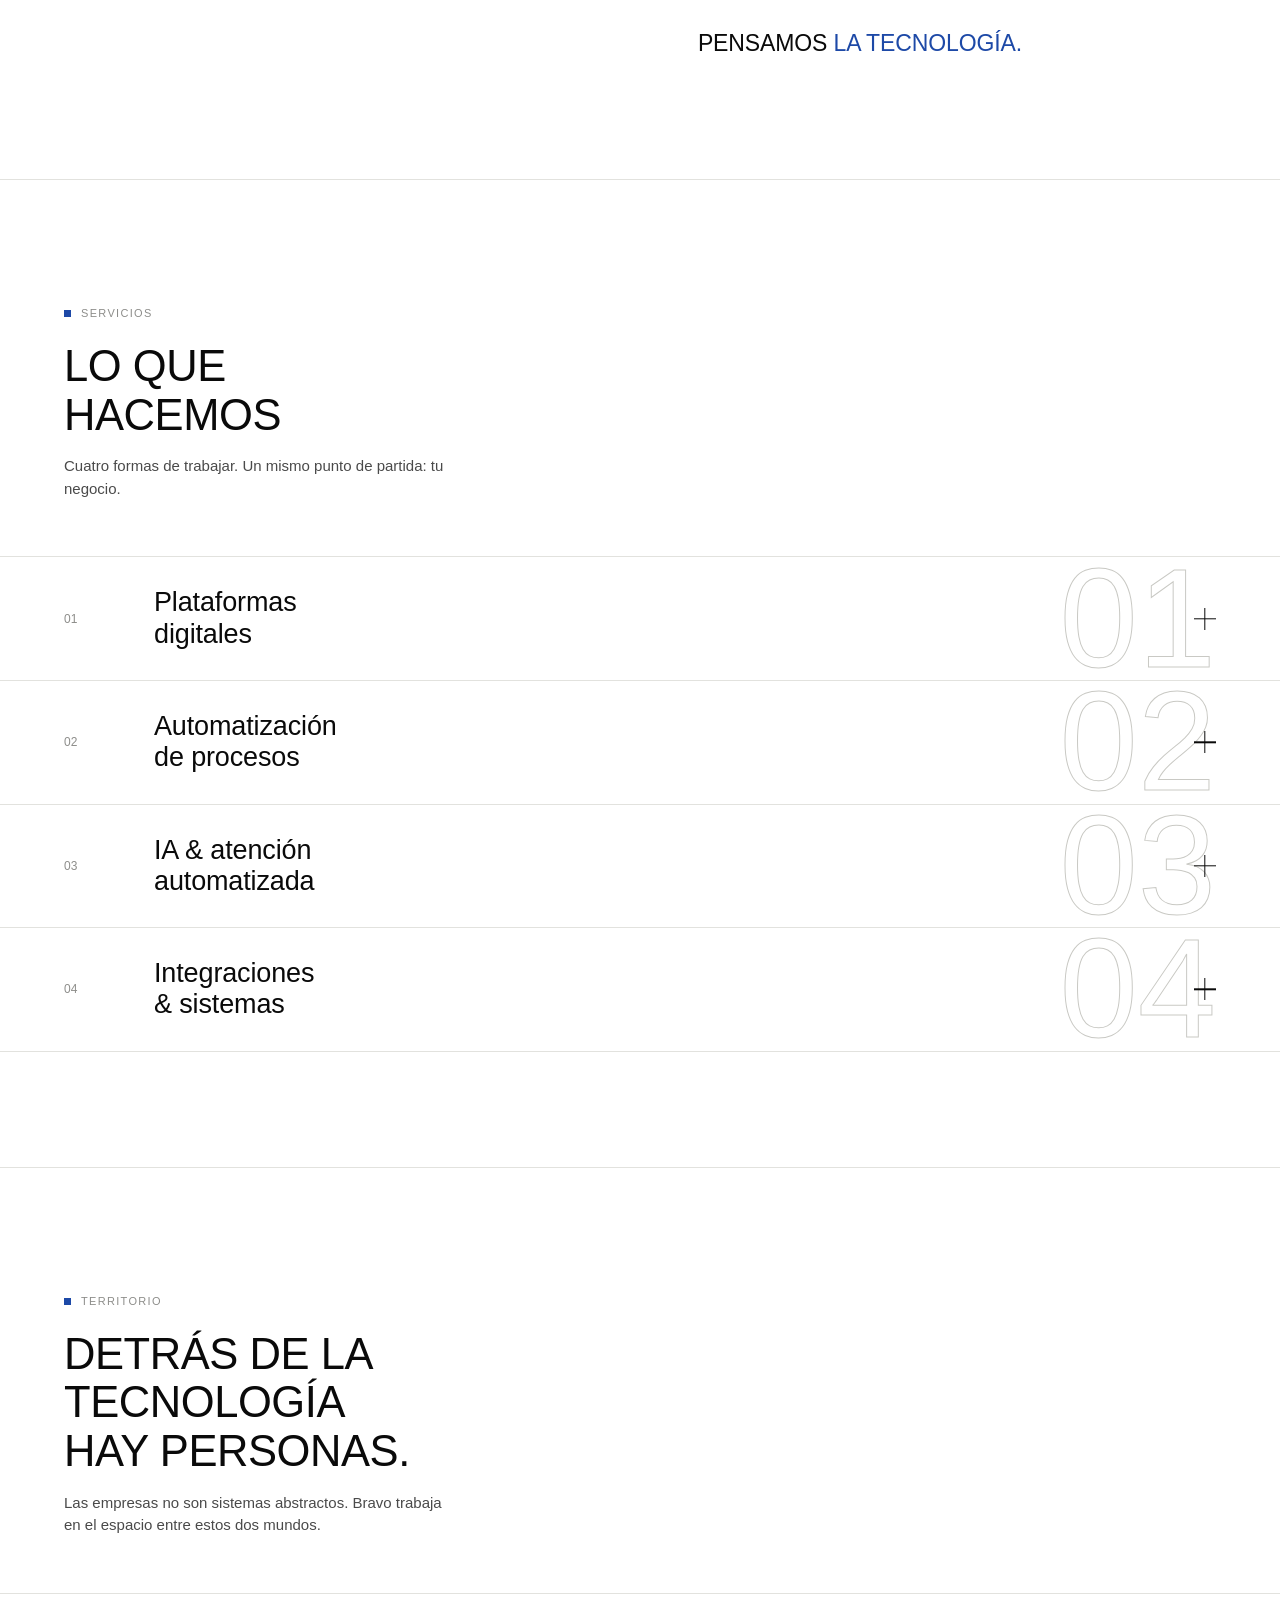
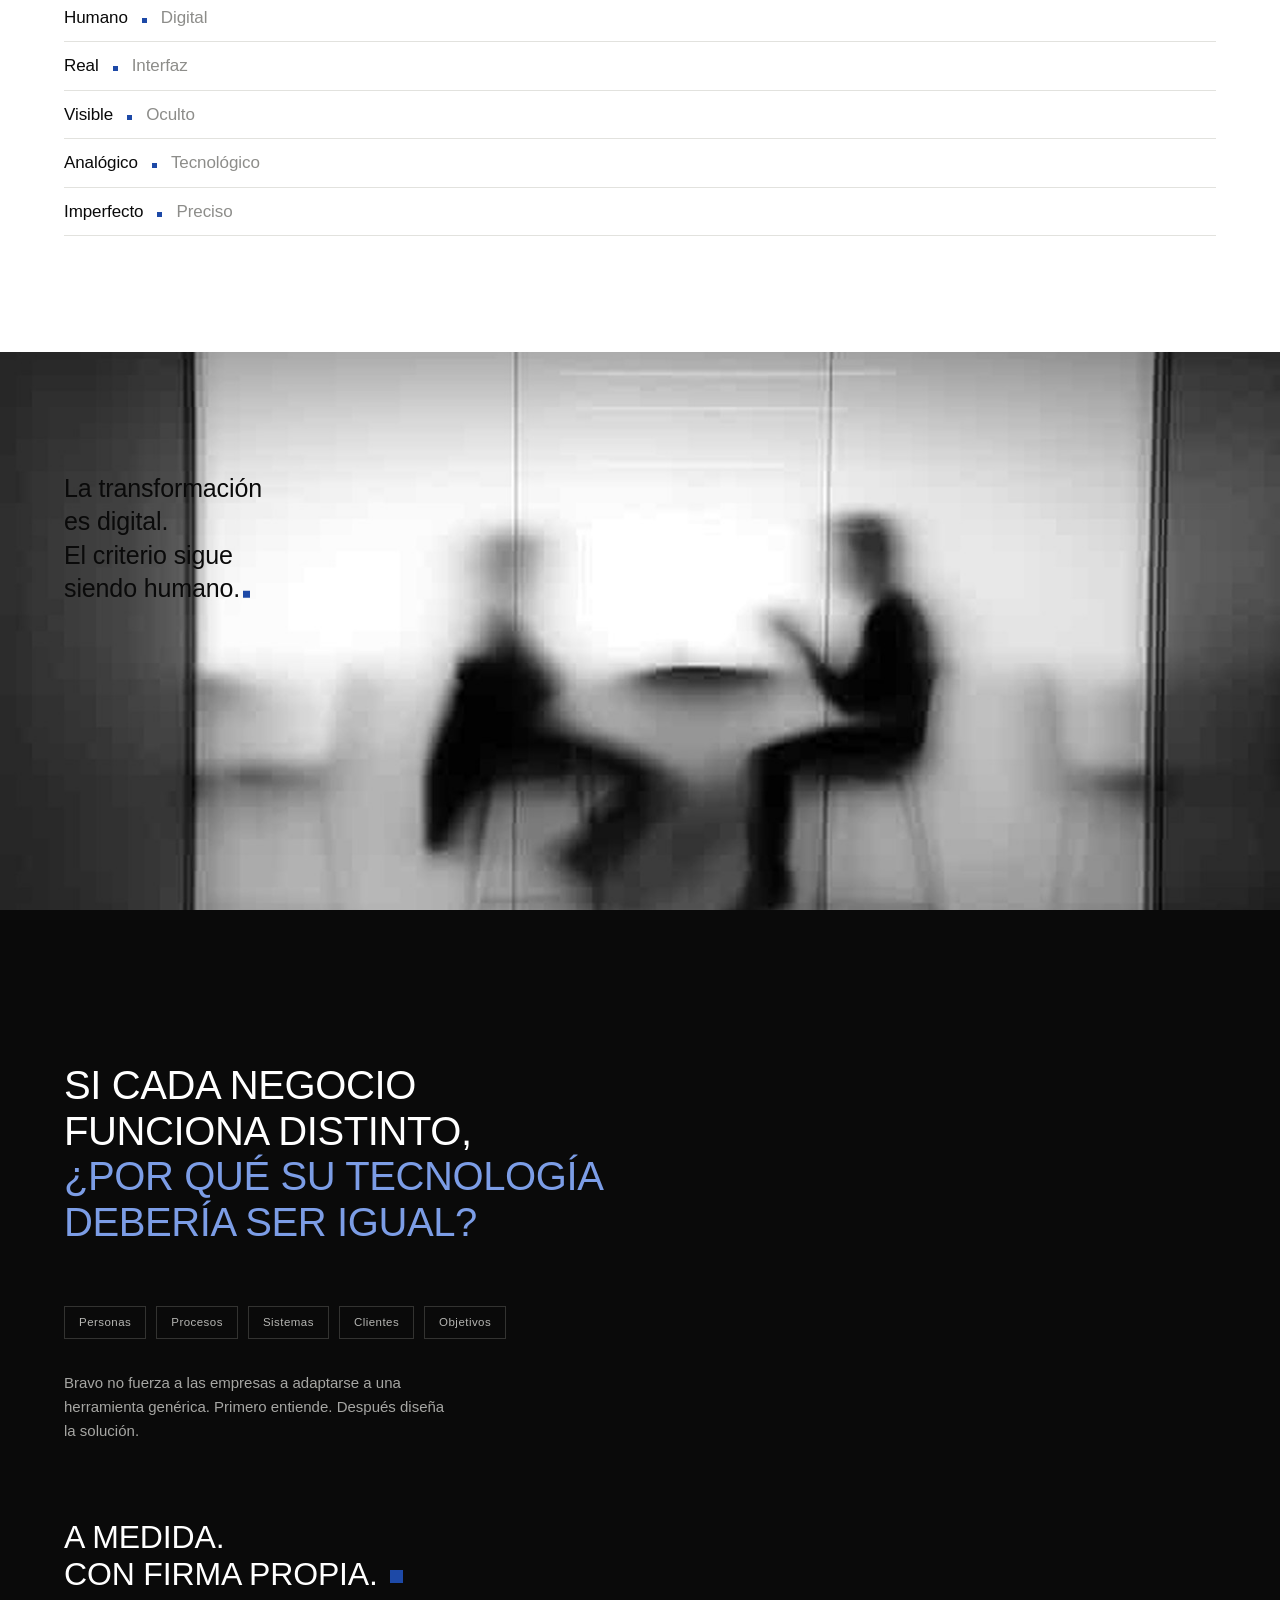
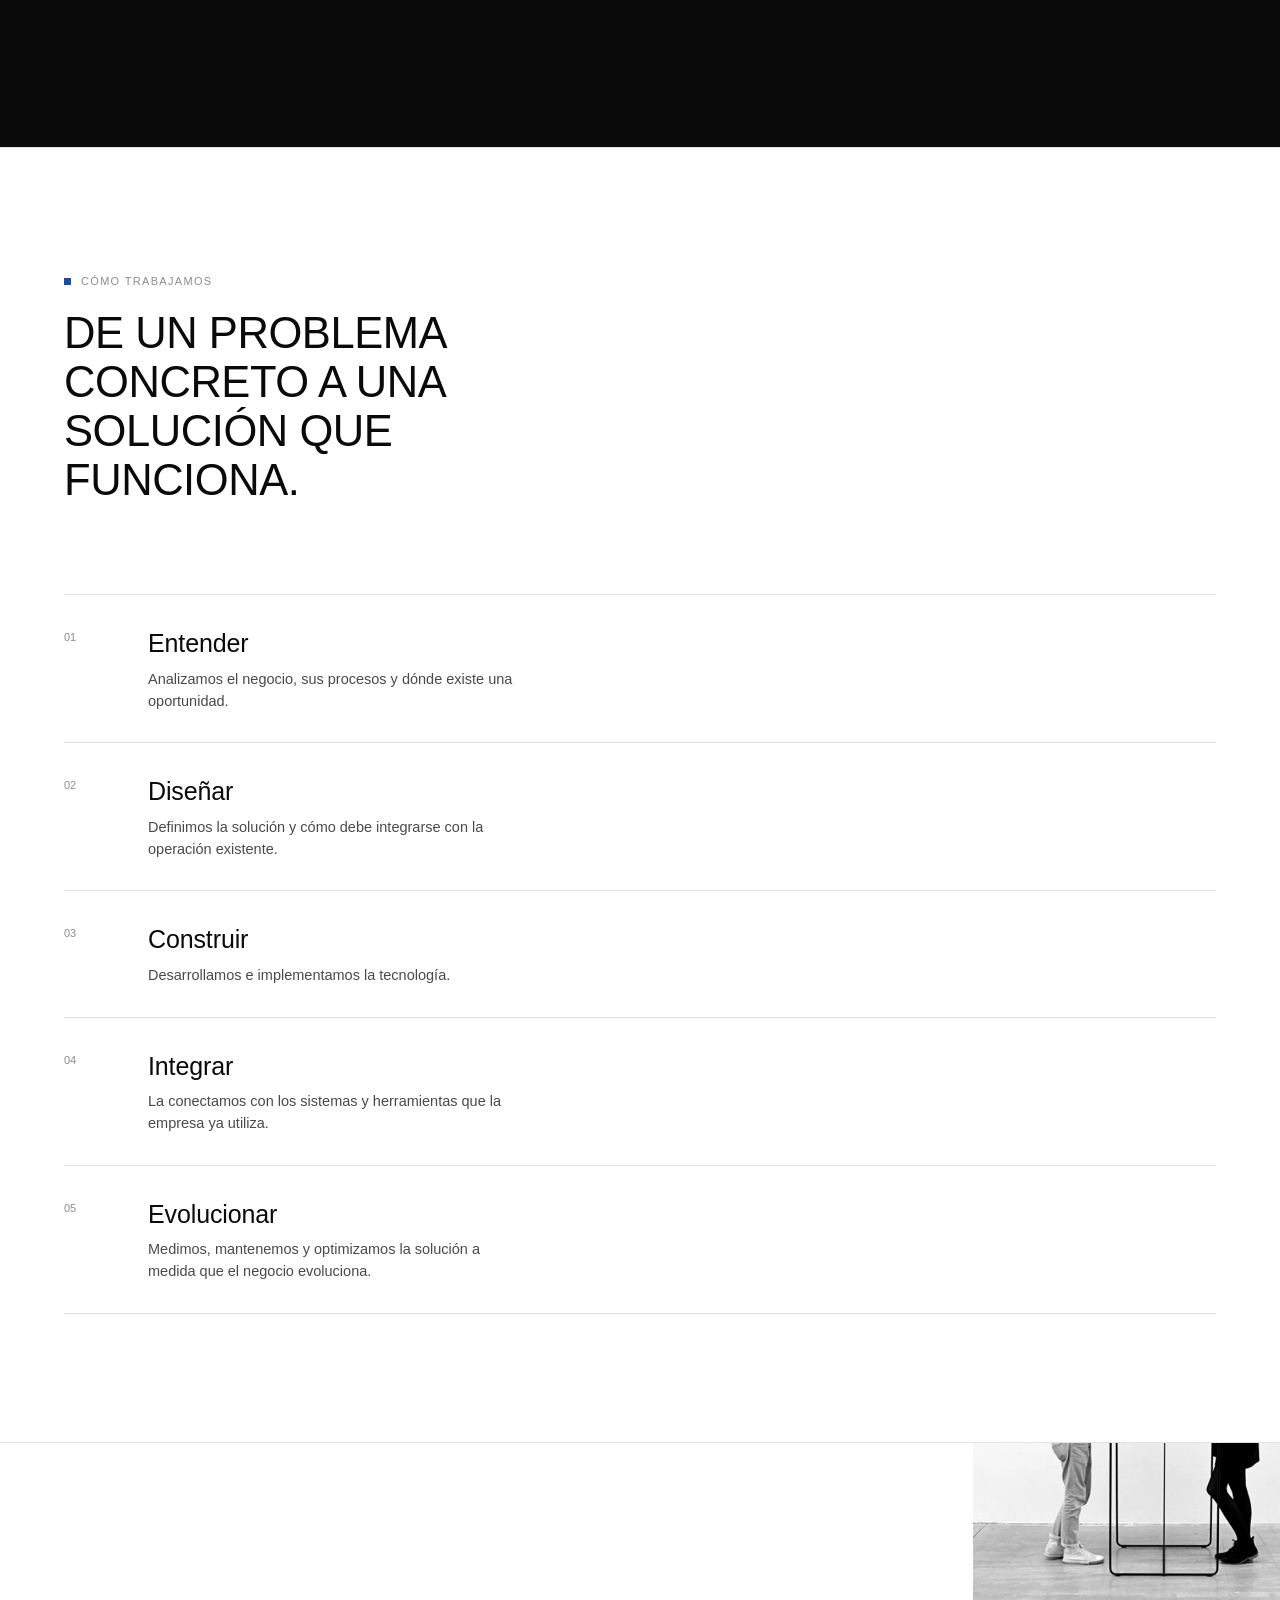
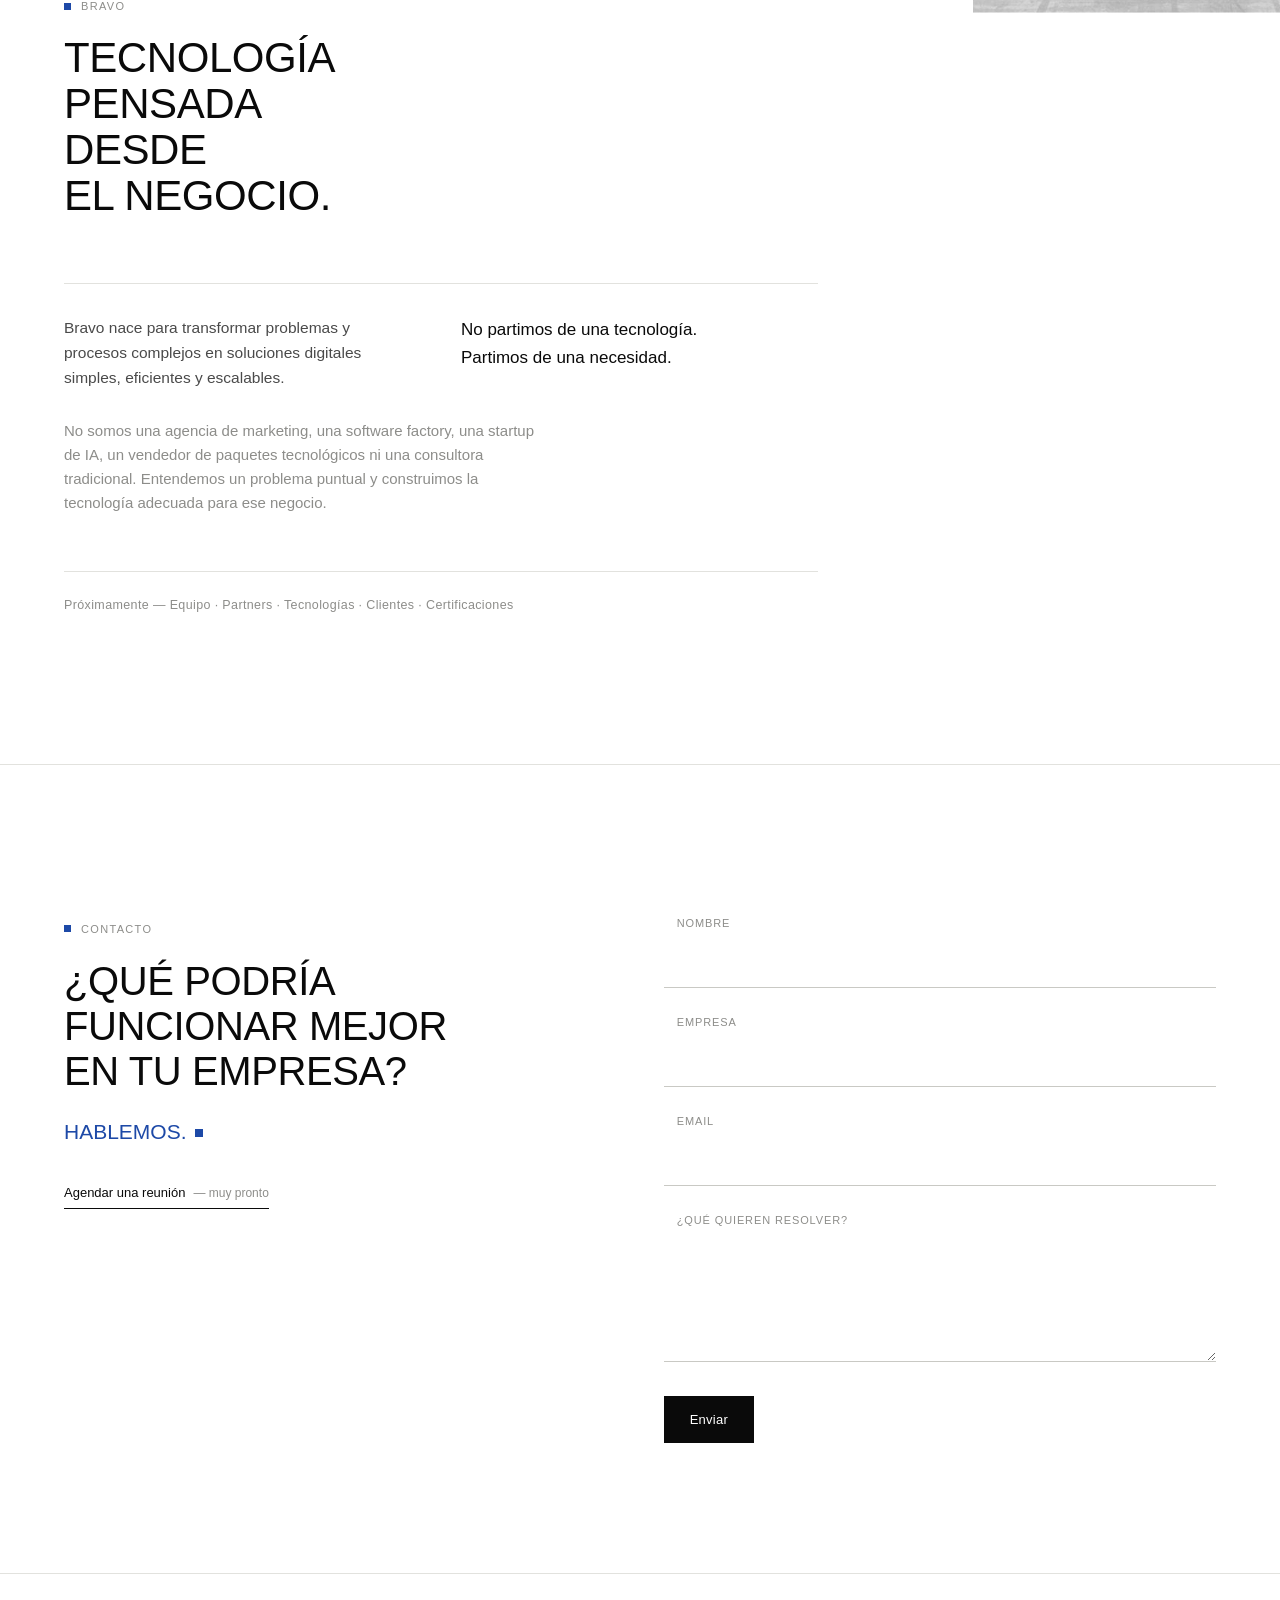
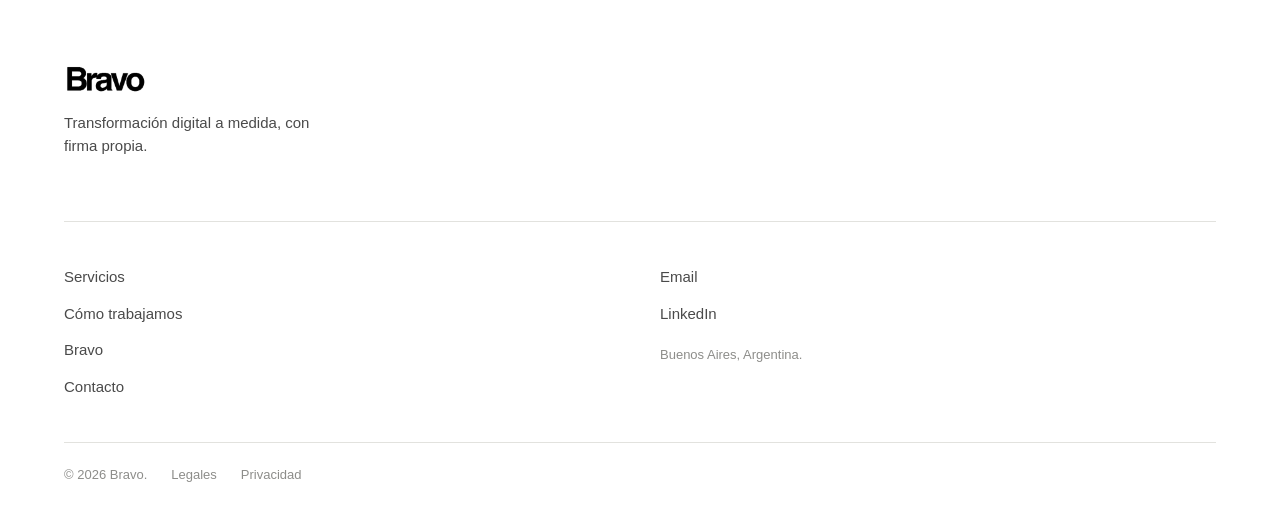
==== commit 9dcab99d: "replace logo with square-less wordmark; make hero text visible on any bg The nav/footer logo now use" ====
--- a/site/index.html
+++ b/site/index.html
@@ -1,166 +1,444 @@
 <!doctype html>
 <html lang="es">
 <head>
-<meta charset="utf-8" />
-<meta name="viewport" content="width=device-width, initial-scale=1" />
-<title>Bravo — Transformación digital a medida, con firma propia.</title>
-<meta name="description" content="Bravo es una empresa de transformación digital a medida. Tecnología pensada desde el negocio." />
-<link rel="stylesheet" href="style.css" />
+<meta charset="UTF-8">
+<meta name="viewport" content="width=device-width, initial-scale=1">
+<title>BRAVO — Transformación digital a medida, con firma propia</title>
+<meta name="description" content="Bravo diseña e implementa soluciones digitales a medida: plataformas, automatización de procesos, IA aplicada e integraciones de sistemas.">
+
+<link rel="icon" href="data:image/svg+xml,%3Csvg xmlns='http://www.w3.org/2000/svg' viewBox='0 0 100 100'%3E%3Crect x='60' y='60' width='34' height='34' fill='%231d49a7'/%3E%3C/svg%3E">
+<link rel="stylesheet" href="css/style.css">
 </head>
 <body>
 
-<section class="opening" id="opening">
-  <div class="stage" id="stage">
-
-    <!-- ============ MOMENTO 01 — IDENTIDAD ============ -->
-    <div class="moment moment-hero" id="m-hero">
-
-      <div class="hero-photo" id="hero-photo" aria-hidden="true">
-        <div class="hp-light"></div>
-        <div class="hp-panes">
-          <span class="hp-pane"></span>
-          <span class="hp-pane"></span>
-          <span class="hp-pane"></span>
-          <span class="hp-pane"></span>
-          <span class="hp-pane"></span>
+<a class="skip-link" href="#contenido">Saltar al contenido</a>
+
+<!-- ============ NAV ============ -->
+<header class="site-header" id="site-header">
+  <div class="header-inner">
+    <a href="#inicio" class="brand-mark" aria-label="Bravo — inicio">
+      <img class="brand-mark-light" src="assets/bravo-wordmark-white.png" alt="Bravo." width="1064" height="384">
+      <img class="brand-mark-dark" src="assets/bravo-wordmark.png" alt="Bravo." width="1064" height="384">
+    </a>
+
+    <nav class="main-nav" aria-label="Navegación principal">
+      <a href="#servicios"><span>Servicios</span></a>
+      <a href="#como-trabajamos"><span>Cómo trabajamos</span></a>
+      <a href="#bravo"><span>Bravo</span></a>
+    </nav>
+
+    <a href="#contacto" class="nav-cta"><span>Hablemos</span></a>
+
+    <button class="menu-toggle" id="menu-toggle" aria-expanded="false" aria-controls="mobile-menu" aria-label="Abrir menú">
+      <span></span><span></span>
+    </button>
+  </div>
+</header>
+
+<div class="mobile-menu" id="mobile-menu">
+  <nav aria-label="Navegación móvil">
+    <a href="#servicios"><span class="mm-num">01</span>Servicios</a>
+    <a href="#como-trabajamos"><span class="mm-num">02</span>Cómo trabajamos</a>
+    <a href="#bravo"><span class="mm-num">03</span>Bravo</a>
+    <a href="#contacto" class="mobile-cta"><span class="mm-num">04</span>Hablemos</a>
+  </nav>
+  <div class="mobile-menu-foot">Buenos Aires, Argentina.</div>
+</div>
+
+<main id="contenido">
+
+  <!-- ============ HERO ============ -->
+  <!-- La tecnología está a la vista. Las personas están detrás.
+       Fotografía a pantalla completa: gente detrás de una superficie
+       translúcida. Sobre ella, la identidad — limpia y precisa. -->
+  <section class="hero" id="inicio">
+    <div class="hero-photo" aria-hidden="true">
+      <img src="assets/photo-placeholders/hero-glass.jpg" alt="">
+    </div>
+
+    <div class="hero-inner">
+      <h1 class="hero-headline" data-reveal>
+        Transformación digital a medida,
+        con firma propia<span class="sq-period" aria-hidden="true"></span>
+      </h1>
+      <p class="hero-sub" data-reveal>Tecnología para negocios reales.</p>
+      <a href="#servicios" class="hero-link" data-reveal>Conocé lo que hacemos</a>
+    </div>
+
+    <div class="scroll-cue" aria-hidden="true">
+      <span>Scroll</span>
+      <div class="scroll-cue-track"><div class="scroll-cue-dot"></div></div>
+    </div>
+
+    <div class="hero-tags" aria-hidden="true">
+      <span>Ideas</span>
+      <span>Sistemas</span>
+      <span>Personas</span>
+    </div>
+  </section>
+
+  <!-- ============ SPINE: connector from hero into filosofía ============ -->
+  <div class="spine" id="spine-1" aria-hidden="true">
+    <div class="spine-line"><div class="spine-fill"></div></div>
+    <div class="spine-dot"></div>
+  </div>
+
+  <!-- ============ FILOSOFÍA ============ -->
+  <section class="philosophy" id="filosofia">
+    <div class="philosophy-inner">
+      <div class="philosophy-sticky">
+        <span class="eyebrow" data-reveal><i class="sq"></i>Filosofía</span>
+        <h2 class="philosophy-title" data-reveal>Primero entendemos<br>el negocio.</h2>
+      </div>
+
+      <div class="philosophy-scroller">
+        <p class="philosophy-lede" data-reveal>
+          No partimos de una solución predeterminada. Analizamos cómo
+          funciona cada empresa, identificamos oportunidades y desarrollamos
+          la tecnología adecuada para resolverlas.
+        </p>
+
+        <p class="observe-label" data-reveal>Observamos</p>
+        <ul class="variable-list" id="variable-list">
+          <li data-reveal><span class="v-num">01</span>Personas</li>
+          <li data-reveal><span class="v-num">02</span>Procesos</li>
+          <li data-reveal><span class="v-num">03</span>Sistemas</li>
+          <li data-reveal><span class="v-num">04</span>Clientes</li>
+          <li data-reveal><span class="v-num">05</span>Objetivos</li>
+        </ul>
+
+        <h3 class="philosophy-after" data-reveal>
+          PENSAMOS <span>LA TECNOLOGÍA.</span>
+        </h3>
+      </div>
+    </div>
+  </section>
+
+  <!-- ============ SERVICIOS ============ -->
+  <section class="services" id="servicios">
+    <div class="section-head" data-reveal>
+      <span class="eyebrow"><i class="sq"></i>Servicios</span>
+      <h2>LO QUE<br>HACEMOS</h2>
+      <p>Cuatro formas de trabajar. Un mismo punto de partida: tu negocio.</p>
+    </div>
+
+    <div class="services-list">
+
+      <!-- 01 PLATAFORMAS -->
+      <article class="service-row" id="s01" data-reveal>
+        <span class="service-ghost" aria-hidden="true">01</span>
+        <button class="service-head" aria-expanded="false">
+          <span class="service-num">01</span>
+          <span class="service-name">Plataformas<br>digitales</span>
+          <span class="service-plus" aria-hidden="true"></span>
+        </button>
+
+        <div class="service-body">
+          <div class="service-text">
+            <p class="service-desc">Diseñamos y desarrollamos herramientas digitales pensadas alrededor de cada negocio.</p>
+            <ul class="service-tags">
+              <li>Plataformas web</li><li>E-commerce</li><li>Sistemas de pedidos</li>
+              <li>Portales para clientes</li><li>Herramientas internas</li><li>Aplicaciones web</li>
+            </ul>
+          </div>
+          <div class="service-visual sv-platforms" aria-hidden="true">
+            <div class="sv-bar"></div>
+            <div class="sv-bar"></div>
+            <div class="sv-bar"></div>
+          </div>
         </div>
-        <div class="hp-figures">
-          <span class="hp-fig hp-fig-1"></span>
-          <span class="hp-fig hp-fig-2"></span>
-          <span class="hp-fig hp-fig-3"></span>
-          <span class="hp-fig hp-fig-4"></span>
-          <span class="hp-fig hp-fig-5"></span>
+      </article>
+
+      <!-- 02 AUTOMATIZACIÓN -->
+      <article class="service-row" id="s02" data-reveal>
+        <span class="service-ghost" aria-hidden="true">02</span>
+        <button class="service-head" aria-expanded="false">
+          <span class="service-num">02</span>
+          <span class="service-name">Automatización<br>de procesos</span>
+          <span class="service-plus" aria-hidden="true"></span>
+        </button>
+
+        <div class="service-body">
+          <div class="service-text">
+            <p class="service-desc">Transformamos tareas manuales y repetitivas en procesos más simples, rápidos y escalables.</p>
+            <ul class="service-tags">
+              <li>Automatización de workflows</li><li>Procesamiento de información</li>
+              <li>Seguimiento de clientes</li><li>Generación automática de documentos</li>
+              <li>Notificaciones</li><li>Automatizaciones operativas</li>
+            </ul>
+          </div>
+          <div class="service-visual sv-flow-row" aria-hidden="true">
+            <span>CONSULTA RECIBIDA</span><span class="arrow">→</span>
+            <span>PEDIDO GENERADO</span><span class="arrow">→</span>
+            <span>SISTEMA ACTUALIZADO</span>
+          </div>
         </div>
-        <div class="hp-furniture">
-          <span class="hp-desk"></span>
-          <span class="hp-desk hp-desk-2"></span>
+      </article>
+
+      <!-- 03 IA & ATENCIÓN -->
+      <article class="service-row" id="s03" data-reveal>
+        <span class="service-ghost" aria-hidden="true">03</span>
+        <button class="service-head" aria-expanded="false">
+          <span class="service-num">03</span>
+          <span class="service-name">IA &amp; atención<br>automatizada</span>
+          <span class="service-plus" aria-hidden="true"></span>
+        </button>
+
+        <div class="service-body">
+          <div class="service-text">
+            <p class="service-desc">Integramos inteligencia artificial donde genera una mejora concreta en la operación.</p>
+            <ul class="service-tags">
+              <li>Automatización de WhatsApp</li><li>Asistentes inteligentes</li><li>Atención 24/7</li>
+              <li>Toma automatizada de pedidos</li><li>Respuestas a consultas</li>
+              <li>Clasificación y derivación de conversaciones</li><li>Asistentes internos</li>
+            </ul>
+          </div>
+          <div class="service-visual sv-chat" aria-hidden="true">
+            <p class="sv-wa-label">WHATSAPP</p>
+            <p class="sv-bubble">"Hola, quisiera hacer un pedido."</p>
+            <p class="sv-bubble sv-bubble-out">Sí — decime qué necesitás y lo confirmamos.</p>
+          </div>
         </div>
-        <div class="hp-grain"></div>
-        <div class="hp-bone-veil" id="hero-veil"></div>
-      </div>
-
-      <div class="hero-chrome" id="hero-chrome">
-        <div class="hero-row hero-row-top">
-          <div class="brand-mark">Bravo<span class="dot" aria-hidden="true"></span></div>
-          <nav class="hero-nav" aria-label="Navegación principal">
-            <a href="#que-hacemos">Qué hacemos</a>
-            <a href="#como-trabajamos">Cómo trabajamos</a>
-            <a href="#bravo">Bravo</a>
-            <a href="#contacto">Contacto</a>
-          </nav>
+      </article>
+
+      <!-- 04 INTEGRACIONES -->
+      <article class="service-row" id="s04" data-reveal>
+        <span class="service-ghost" aria-hidden="true">04</span>
+        <button class="service-head" aria-expanded="false">
+          <span class="service-num">04</span>
+          <span class="service-name">Integraciones<br>&amp; sistemas</span>
+          <span class="service-plus" aria-hidden="true"></span>
+        </button>
+
+        <div class="service-body">
+          <div class="service-text">
+            <p class="service-desc">Conectamos las herramientas que una empresa ya utiliza para que funcionen como parte de un mismo ecosistema.</p>
+            <ul class="service-tags">
+              <li>CRM</li><li>ERP</li><li>Medios de pago</li><li>WhatsApp</li><li>E-commerce</li>
+              <li>APIs</li><li>Bases de datos</li><li>Dashboards</li><li>Sistemas propios</li>
+            </ul>
+          </div>
+          <div class="service-visual sv-integrations-list" aria-hidden="true">
+            <span>CRM</span><span>ERP</span><span>Pagos</span><span>WhatsApp</span><span>E-commerce</span>
+          </div>
         </div>
-
-        <div class="hero-row hero-row-mid">
-          <div class="hero-slogan">
-            <h1>Transformación digital<br />a medida, con firma propia.<span class="dot" aria-hidden="true"></span></h1>
-            <p class="hero-microcopy">Tecnología para negocios reales.</p>
-          </div>
-        </div>
-
-        <div class="hero-row hero-row-bottom">
-          <div class="hero-scroll">
-            <span>Scroll</span>
-            <span class="hero-scroll-arrow" aria-hidden="true">↓</span>
-          </div>
-          <ul class="hero-tags">
-            <li>Ideas</li>
-            <li>Sistemas</li>
-            <li>Personas<span class="dot" aria-hidden="true"></span></li>
-          </ul>
-        </div>
-      </div>
-    </div>
-
-    <!-- ============ MOMENTO 02 — COMPLEJIDAD ============ -->
-    <div class="moment moment-complexity" id="m-complexity">
-      <div class="complexity-inner">
-        <div class="complexity-text">
-          <p class="eyebrow">Cada negocio<br />funciona distinto.</p>
-          <p class="complexity-body">Por eso no partimos de una solución predeterminada.
-            Entendemos cómo funciona cada empresa antes de decidir qué tecnología necesita.</p>
-          <p class="complexity-fine">No hay dos operaciones iguales.<span class="dot" aria-hidden="true"></span></p>
-        </div>
-
-        <div class="complexity-visual">
-          <div class="complexity-graphic" id="complexity-graphic" aria-hidden="true"></div>
-        </div>
-
-        <ul class="complexity-index" aria-hidden="true">
-          <li>Personas</li>
-          <li>Procesos</li>
-          <li>Herramientas</li>
-          <li>Datos</li>
-          <li>Sistemas</li>
-        </ul>
-      </div>
-    </div>
-
-    <!-- ============ MOMENTO 03 — MÉTODO ============ -->
-    <div class="moment moment-method" id="m-method">
-      <div class="method-inner">
-        <div class="method-text">
-          <p class="eyebrow-small">02 / Cómo trabajamos</p>
-          <h2>Un proceso<br />a medida.</h2>
-          <p class="method-body">Del diagnóstico a la implementación, trabajamos junto a cada
-            equipo para construir soluciones reales y sostenibles.</p>
-        </div>
-
-        <div class="method-diagram" id="method-diagram" aria-hidden="true">
-          <svg class="method-grid" viewBox="0 0 100 100" preserveAspectRatio="none">
-            <line x1="0" y1="50" x2="100" y2="50" />
-            <line x1="0" y1="20" x2="100" y2="20" />
-            <line x1="0" y1="80" x2="100" y2="80" />
-          </svg>
-
-          <div class="method-line" id="method-line"></div>
-
-          <div class="method-step" data-step="0">
-            <span class="method-node"></span>
-            <div class="method-copy">
-              <span class="method-num">01</span>
-              <span class="method-name">Entender</span>
-              <p class="method-desc">Analizamos el negocio, sus procesos y oportunidades reales de mejora.</p>
-            </div>
-          </div>
-          <div class="method-step" data-step="1">
-            <span class="method-node"></span>
-            <div class="method-copy">
-              <span class="method-num">02</span>
-              <span class="method-name">Diseñar</span>
-              <p class="method-desc">Definimos la solución tecnológica más adecuada junto al equipo.</p>
-            </div>
-          </div>
-          <div class="method-step" data-step="2">
-            <span class="method-node"></span>
-            <div class="method-copy">
-              <span class="method-num">03</span>
-              <span class="method-name">Implementar</span>
-              <p class="method-desc">Desarrollamos e integramos la tecnología en el negocio.</p>
-            </div>
-          </div>
-          <div class="method-step" data-step="3">
-            <span class="method-node"></span>
-            <div class="method-copy">
-              <span class="method-num">04</span>
-              <span class="method-name">Evolucionar</span>
-              <p class="method-desc">Medimos, iteramos y seguimos acompañando el crecimiento.</p>
-            </div>
-          </div>
-
-          <span class="method-figure method-figure-1" aria-hidden="true"></span>
-          <span class="method-figure method-figure-2" aria-hidden="true"></span>
-        </div>
-      </div>
-    </div>
-
+      </article>
+
+    </div>
+  </section>
+
+  <!-- ============ TERRITORIO CONCEPTUAL ============ -->
+  <!-- Detrás de un CRM, de un pedido, de una automatización, de una
+       decisión, hay una persona. Cinco tensiones entre lo humano y
+       lo digital — el punto azul entre cada par conecta, no decora. -->
+  <section class="territory">
+    <div class="section-head" data-reveal>
+      <span class="eyebrow"><i class="sq"></i>Territorio</span>
+      <h2>DETRÁS DE LA TECNOLOGÍA<br>HAY PERSONAS.</h2>
+      <p>Las empresas no son sistemas abstractos. Bravo trabaja en el espacio entre estos dos mundos.</p>
+    </div>
+    <ul class="polarity-list" aria-hidden="true">
+      <li data-reveal><span class="p-human">Humano</span><i class="polarity-sq"></i><span class="p-digital">Digital</span></li>
+      <li data-reveal><span class="p-human">Real</span><i class="polarity-sq"></i><span class="p-digital">Interfaz</span></li>
+      <li data-reveal><span class="p-human">Visible</span><i class="polarity-sq"></i><span class="p-digital">Oculto</span></li>
+      <li data-reveal><span class="p-human">Analógico</span><i class="polarity-sq"></i><span class="p-digital">Tecnológico</span></li>
+      <li data-reveal><span class="p-human">Imperfecto</span><i class="polarity-sq"></i><span class="p-digital">Preciso</span></li>
+    </ul>
+  </section>
+
+  <!-- ============ LA FRASE HUMANA ============ -->
+  <!-- Un momento de pausa, no una campaña. Fotografía humana, mucho
+       espacio, una composición tipográfica precisa. -->
+  <section class="conviction">
+    <div class="conviction-photo plain-photo" aria-hidden="true">
+      <img src="assets/photo-placeholders/manifesto-glass.jpg" alt="">
+    </div>
+    <p class="conviction-line" data-reveal>
+      La transformación es digital.<br>
+      <span class="conviction-em">El criterio sigue siendo humano.</span><span class="sq-period" aria-hidden="true"></span>
+    </p>
+  </section>
+
+  <!-- ============ A MEDIDA ============ -->
+  <section class="bespoke" id="a-medida">
+    <h2 class="bespoke-title" data-reveal>
+      SI CADA NEGOCIO<br>
+      FUNCIONA DISTINTO,<br>
+      <span>¿POR QUÉ SU TECNOLOGÍA<br>DEBERÍA SER IGUAL?</span>
+    </h2>
+
+    <div class="bespoke-variables" data-reveal aria-hidden="true">
+      <span style="--i:0">Personas</span>
+      <span style="--i:1">Procesos</span>
+      <span style="--i:2">Sistemas</span>
+      <span style="--i:3">Clientes</span>
+      <span style="--i:4">Objetivos</span>
+    </div>
+
+    <p class="bespoke-note" data-reveal>Bravo no fuerza a las empresas a adaptarse a una herramienta genérica. Primero entiende. Después diseña la solución.</p>
+
+    <p class="bespoke-signature" data-reveal>
+      A MEDIDA.<br>
+      CON FIRMA PROPIA. <span class="sig-dot"></span>
+    </p>
+  </section>
+
+  <!-- ============ CÓMO TRABAJAMOS ============ -->
+  <section class="process" id="como-trabajamos">
+    <div class="section-head" data-reveal>
+      <span class="eyebrow"><i class="sq"></i>Cómo trabajamos</span>
+      <h2>DE UN PROBLEMA<br>CONCRETO A UNA<br>SOLUCIÓN QUE FUNCIONA.</h2>
+    </div>
+
+    <ol class="process-list" id="process-list">
+      <li class="process-step" data-reveal>
+        <span class="process-num">01</span>
+        <h3>Entender</h3>
+        <p>Analizamos el negocio, sus procesos y dónde existe una oportunidad.</p>
+      </li>
+      <li class="process-step" data-reveal>
+        <span class="process-num">02</span>
+        <h3>Diseñar</h3>
+        <p>Definimos la solución y cómo debe integrarse con la operación existente.</p>
+      </li>
+      <li class="process-step" data-reveal>
+        <span class="process-num">03</span>
+        <h3>Construir</h3>
+        <p>Desarrollamos e implementamos la tecnología.</p>
+      </li>
+      <li class="process-step" data-reveal>
+        <span class="process-num">04</span>
+        <h3>Integrar</h3>
+        <p>La conectamos con los sistemas y herramientas que la empresa ya utiliza.</p>
+      </li>
+      <li class="process-step" data-reveal>
+        <span class="process-num">05</span>
+        <h3>Evolucionar</h3>
+        <p>Medimos, mantenemos y optimizamos la solución a medida que el negocio evoluciona.</p>
+      </li>
+    </ol>
+  </section>
+
+  <!--
+    ============ CASOS ============
+    La sección de Casos queda preparada en el markup (ver git history /
+    versión anterior para el detalle completo de campos CLIENTE / DESAFÍO /
+    SOLUCIÓN / IMPLEMENTACIÓN / IMPACTO) pero se mantiene oculta hasta que
+    existan casos reales para mostrar — no se publican placeholders.
+    Para reactivarla: quitar el atributo `hidden` de <section id="casos">
+    y agregar de nuevo "Casos" a la navegación y al footer.
+  -->
+  <section class="cases" id="casos" hidden></section>
+
+  <!-- ============ BRAVO / SOBRE NOSOTROS ============ -->
+  <section class="about" id="bravo">
+    <div class="about-content">
+      <span class="eyebrow" data-reveal><i class="sq"></i>Bravo</span>
+      <h2 class="about-title" data-reveal>TECNOLOGÍA<br>PENSADA DESDE<br>EL NEGOCIO.</h2>
+
+      <div class="about-grid">
+        <p class="about-text" data-reveal>
+          Bravo nace para transformar problemas y procesos complejos en
+          soluciones digitales simples, eficientes y escalables.
+        </p>
+        <p class="about-text about-text-strong" data-reveal>
+          No partimos de una tecnología.<br>
+          Partimos de una necesidad.
+        </p>
+      </div>
+
+      <p class="about-not" data-reveal>
+        No somos una agencia de marketing, una software factory, una
+        startup de IA, un vendedor de paquetes tecnológicos ni una
+        consultora tradicional. Entendemos un problema puntual y
+        construimos la tecnología adecuada para ese negocio.
+      </p>
+
+      <div class="about-placeholders" data-reveal>
+        Próximamente — Equipo · Partners · Tecnologías · Clientes · Certificaciones
+      </div>
+    </div>
+
+    <!-- background plane — photo bleeding off the viewport edge.
+         A structure built to fit exactly two people: a medida. -->
+    <div class="about-photo-col plain-photo" data-parallax="0.05" data-reveal>
+      <img src="assets/photo-placeholders/about-structure.jpg" alt="Fotografía editorial de referencia — a reemplazar por fotografía propia de Bravo.">
+    </div>
+  </section>
+
+  <!-- ============ CONTACTO ============ -->
+  <section class="contact" id="contacto">
+    <div class="contact-copy">
+      <span class="eyebrow" data-reveal><i class="sq"></i>Contacto</span>
+      <h2 data-reveal>
+        ¿QUÉ PODRÍA<br>
+        FUNCIONAR MEJOR<br>
+        EN TU EMPRESA?
+      </h2>
+      <p class="contact-cta-line" data-reveal>HABLEMOS. <span class="sig-dot"></span></p>
+
+      <button class="meeting-link" type="button" id="meeting-link" data-reveal>
+        <span>Agendar una reunión</span>
+        <em>— muy pronto</em>
+      </button>
+    </div>
+
+    <form class="contact-form" id="contact-form" data-reveal novalidate>
+      <div class="field">
+        <label for="name">Nombre</label>
+        <input type="text" id="name" name="name" required autocomplete="name">
+      </div>
+      <div class="field">
+        <label for="company">Empresa</label>
+        <input type="text" id="company" name="company" required autocomplete="organization">
+      </div>
+      <div class="field">
+        <label for="email">Email</label>
+        <input type="email" id="email" name="email" required autocomplete="email">
+      </div>
+      <div class="field">
+        <label for="message">¿Qué quieren resolver?</label>
+        <textarea id="message" name="message" rows="4" required></textarea>
+      </div>
+      <button type="submit" class="btn btn-solid form-submit"><span>Enviar</span></button>
+
+      <p class="form-success" id="form-success" role="status" aria-live="polite">
+        Gracias. Recibimos tu mensaje — te vamos a responder a la brevedad.
+      </p>
+    </form>
+  </section>
+
+</main>
+
+<!-- ============ FOOTER ============ -->
+<footer class="site-footer">
+  <div class="footer-top">
+    <img class="footer-logo" src="assets/bravo-wordmark.png" alt="Bravo." width="1064" height="384">
+    <p>Transformación digital a medida, con firma propia.</p>
   </div>
-</section>
-
-<!-- Límite de esta entrega: acá empieza el contenido principal del sitio (fuera de alcance por ahora) -->
-<main class="content-stub">
-  <p>— Contenido principal —</p>
-</main>
-
-<script src="script.js"></script>
+
+  <div class="footer-grid">
+    <nav class="footer-nav" aria-label="Navegación de pie de página">
+      <a href="#servicios">Servicios</a>
+      <a href="#como-trabajamos">Cómo trabajamos</a>
+      <a href="#bravo">Bravo</a>
+      <a href="#contacto">Contacto</a>
+    </nav>
+
+    <div class="footer-meta">
+      <a href="mailto:hola@bravo.studio">Email</a>
+      <a href="https://www.linkedin.com" target="_blank" rel="noopener">LinkedIn</a>
+      <span>Buenos Aires, Argentina.</span>
+    </div>
+  </div>
+
+  <div class="footer-legal">
+    <span>© <span id="year"></span> Bravo.</span>
+    <a href="#">Legales</a>
+    <a href="#">Privacidad</a>
+  </div>
+</footer>
+
+<script src="js/main.js"></script>
 </body>
 </html>
--- a/site/css/style.css
+++ b/site/css/style.css
@@ -0,0 +1,1267 @@
+/* ==========================================================================
+   BRAVO — Design tokens
+   El sistema visual nace del logo: Helvetica, blanco, negro, azul Bravo.
+   ========================================================================== */
+
+:root {
+  --white: #ffffff;
+  --black: #0a0a0a;
+  --ink: #0a0a0a;
+  --ink-soft: #4a4a4a;
+  --ink-faint: #8d8d8a;
+  --line: #e2e2de;
+  --line-strong: #c9c9c4;
+  --blue: #1d49a7;
+  --blue-deep: #123067;
+  --blue-tint: #eef1fa;
+
+  /* atmospheric palette — found in photography, light and material.
+     Never used as UI/button color; only in overlays, scrims, texture. */
+  --atm-smoke: #aab4bd;
+  --atm-sage: #a9b0a3;
+  --atm-stone: #c9c2b4;
+  --atm-warm: #efe9df;
+
+  --sans: "Helvetica Neue", Helvetica, Arial, sans-serif;
+
+  --gutter: clamp(20px, 5vw, 64px);
+  --nav-h: 66px;
+  --nav-h-scrolled: 54px;
+
+  --ease: cubic-bezier(.22, 1, .36, 1);
+  --ease-soft: cubic-bezier(.4, 0, .2, 1);
+}
+
+/* ==========================================================================
+   Reset
+   ========================================================================== */
+
+*, *::before, *::after { box-sizing: border-box; }
+html { -webkit-text-size-adjust: 100%; scroll-behavior: smooth; }
+
+body {
+  margin: 0;
+  background: var(--white);
+  color: var(--ink);
+  font-family: var(--sans);
+  font-weight: 400;
+  font-size: 16px;
+  line-height: 1.5;
+  -webkit-font-smoothing: antialiased;
+  text-rendering: optimizeLegibility;
+  overflow-x: hidden;
+}
+
+h1, h2, h3, h4, p, dl, ul, ol, figure { margin: 0; }
+ul, ol { padding: 0; list-style: none; }
+a { color: inherit; text-decoration: none; }
+button { font: inherit; color: inherit; background: none; border: 0; cursor: pointer; padding: 0; }
+input, textarea { font: inherit; color: inherit; }
+img { max-width: 100%; display: block; }
+svg { display: block; }
+[hidden] { display: none !important; }
+
+.skip-link {
+  position: absolute;
+  left: -9999px;
+  top: 0;
+  background: var(--black);
+  color: var(--white);
+  padding: 12px 18px;
+  z-index: 999;
+}
+.skip-link:focus { left: 16px; top: 16px; }
+
+::selection { background: var(--blue); color: var(--white); }
+
+#inicio, #servicios, #como-trabajamos, #bravo, #contacto {
+  scroll-margin-top: var(--nav-h-scrolled);
+}
+
+/* ==========================================================================
+   Reveal motion
+   ========================================================================== */
+
+[data-reveal] {
+  opacity: 0;
+  transform: translateY(26px);
+  transition: opacity .8s var(--ease), transform .8s var(--ease);
+}
+[data-reveal].in-view { opacity: 1; transform: translateY(0); }
+
+@media (prefers-reduced-motion: reduce) {
+  html { scroll-behavior: auto; }
+  [data-reveal] { opacity: 1; transform: none; transition: none; }
+  * { animation: none !important; }
+}
+
+/* ==========================================================================
+   Shared primitives: square/dot, eyebrow, blueprint grid bg, ghost numerals
+   ========================================================================== */
+
+.sq {
+  display: inline-block;
+  width: 7px;
+  height: 7px;
+  background: var(--blue);
+  margin-right: 10px;
+  vertical-align: middle;
+  flex-shrink: 0;
+}
+
+.eyebrow {
+  display: inline-flex;
+  align-items: center;
+  font-size: 11px;
+  font-weight: 500;
+  letter-spacing: .12em;
+  text-transform: uppercase;
+  color: var(--ink-faint);
+}
+
+.section-head {
+  max-width: 640px;
+  padding: clamp(70px, 10vw, 120px) var(--gutter) clamp(36px, 5vw, 56px);
+}
+.section-head .eyebrow { margin-bottom: 20px; }
+.section-head h2 {
+  font-size: clamp(26px, 3.4vw, 44px);
+  font-weight: 500;
+  line-height: 1.12;
+  letter-spacing: -.01em;
+}
+.section-head p {
+  margin-top: 16px;
+  font-size: 15px;
+  font-weight: 400;
+  color: var(--ink-soft);
+  max-width: 46ch;
+}
+
+/* ==========================================================================
+   Bravo Square — the brand's living graphic device. Never a circle.
+   ========================================================================== */
+
+.bravo-square {
+  background: var(--blue);
+  display: block;
+}
+
+/* ==========================================================================
+   Photography — editorial, human, atmospheric. Shown plainly: the photo
+   itself carries the complexity, so nothing needs to happen to it.
+   Movement is a very slow drift, never a mask or an interaction.
+
+   Photos are temporary moodboard references, swappable for licensed
+   photography — see site/assets/photo-placeholders/README.md.
+   ========================================================================== */
+
+.plain-photo {
+  position: relative;
+  overflow: hidden;
+  background: var(--ink);
+}
+.plain-photo img {
+  display: block;
+  width: 100%;
+  height: 100%;
+  object-fit: cover;
+  animation: photo-drift 40s ease-in-out infinite alternate;
+}
+@keyframes photo-drift {
+  from { transform: scale(1.02); }
+  to { transform: scale(1.07) translateY(-1%); }
+}
+@media (prefers-reduced-motion: reduce) {
+  .plain-photo img { animation: none; }
+}
+
+/* ==========================================================================
+   Buttons — custom wipe treatment, no default SaaS look
+   ========================================================================== */
+
+.btn {
+  position: relative;
+  display: inline-flex;
+  align-items: center;
+  gap: 10px;
+  font-size: 13px;
+  font-weight: 500;
+  letter-spacing: .02em;
+  padding: 14px 26px;
+  overflow: hidden;
+  isolation: isolate;
+}
+.btn span { position: relative; z-index: 2; transition: color .4s var(--ease); }
+.btn::before {
+  content: "";
+  position: absolute;
+  inset: 0;
+  z-index: 1;
+  transform: translateY(101%);
+  transition: transform .45s var(--ease);
+}
+
+.btn-solid {
+  background: var(--ink);
+  color: var(--white);
+}
+.btn-solid::before { background: var(--blue); }
+.btn-solid:hover::before, .btn-solid:focus-visible::before { transform: translateY(0); }
+
+.btn-outline {
+  border: 1px solid var(--ink);
+  color: var(--ink);
+}
+.btn-outline::before { background: var(--ink); }
+.btn-outline:hover span, .btn-outline:focus-visible span { color: var(--white); }
+.btn-outline:hover::before, .btn-outline:focus-visible::before { transform: translateY(0); }
+
+.btn .arrow {
+  position: relative;
+  z-index: 2;
+  width: 14px;
+  height: 10px;
+  flex-shrink: 0;
+}
+.btn .arrow::before, .btn .arrow::after {
+  content: "";
+  position: absolute;
+  background: currentColor;
+  transition: transform .4s var(--ease), color .4s var(--ease);
+}
+.btn .arrow::before { top: 4.5px; left: 0; width: 14px; height: 1.4px; }
+.btn .arrow::after {
+  top: 0; right: 0; width: 8px; height: 8px;
+  border-top: 1.4px solid currentColor;
+  border-right: 1.4px solid currentColor;
+  background: none;
+  transform: rotate(45deg);
+}
+.btn-outline:hover .arrow { transform: translateX(4px); color: var(--white); }
+
+/* ==========================================================================
+   Header
+   ========================================================================== */
+
+.site-header {
+  position: fixed;
+  top: 0; left: 0; right: 0;
+  z-index: 200;
+  height: var(--nav-h);
+  display: flex;
+  align-items: center;
+  background: rgba(255, 255, 255, 0);
+  border-bottom: 1px solid transparent;
+  transition: height .4s var(--ease), background-color .4s var(--ease), border-color .4s var(--ease), backdrop-filter .4s var(--ease);
+}
+.site-header.is-scrolled {
+  height: var(--nav-h-scrolled);
+  background: rgba(255, 255, 255, .92);
+  backdrop-filter: blur(10px);
+  -webkit-backdrop-filter: blur(10px);
+  border-bottom-color: var(--line);
+}
+
+.header-inner {
+  width: 100%;
+  display: flex;
+  align-items: center;
+  gap: 44px;
+  padding-inline: var(--gutter);
+}
+
+.brand-mark {
+  position: relative;
+  margin-right: auto;
+  display: block;
+  line-height: 0;
+}
+.brand-mark img {
+  height: 19px;
+  width: auto;
+  transition: height .4s var(--ease), opacity .4s var(--ease);
+}
+.brand-mark img.brand-mark-light { opacity: 0; }
+.brand-mark img.brand-mark-dark { position: absolute; left: 0; top: 0; opacity: 1; }
+.is-scrolled .brand-mark img { height: 16px; }
+
+.main-nav { display: flex; gap: 30px; }
+.main-nav a {
+  position: relative;
+  display: inline-flex;
+  align-items: center;
+  font-size: 10.5px;
+  font-weight: 400;
+  letter-spacing: .09em;
+  text-transform: uppercase;
+  color: var(--ink-soft);
+  padding-block: 6px;
+  transition: color .4s var(--ease);
+}
+.main-nav a span,
+.nav-cta span { position: relative; }
+.main-nav a span::after,
+.nav-cta span::after {
+  content: "";
+  position: absolute;
+  left: 0; bottom: -6px;
+  width: 100%; height: 1px;
+  background: var(--blue);
+  transform: scaleX(0);
+  transform-origin: left;
+  transition: transform .35s var(--ease);
+}
+.main-nav a::before,
+.nav-cta::before {
+  content: "";
+  width: 4px; height: 4px;
+  background: var(--blue);
+  margin-right: 8px;
+  opacity: 0;
+  transform: scale(0);
+  transition: opacity .3s var(--ease), transform .3s var(--ease);
+}
+.main-nav a:hover,
+.nav-cta:hover { color: var(--ink); }
+.main-nav a:hover span::after,
+.nav-cta:hover span::after { transform: scaleX(1); }
+.main-nav a:hover::before,
+.nav-cta:hover::before { opacity: 1; transform: scale(1); }
+
+.nav-cta {
+  position: relative;
+  display: inline-flex;
+  align-items: center;
+  font-size: 10.5px;
+  font-weight: 400;
+  letter-spacing: .09em;
+  text-transform: uppercase;
+  color: var(--ink-soft);
+  padding-block: 6px;
+  transition: color .4s var(--ease);
+}
+
+.menu-toggle {
+  display: none;
+  width: 30px; height: 20px;
+  position: relative;
+}
+.menu-toggle span {
+  position: absolute; left: 0; right: 0; height: 1.5px;
+  background: var(--ink);
+  transition: transform .35s var(--ease), top .35s var(--ease);
+}
+.menu-toggle span:first-child { top: 0; }
+.menu-toggle span:last-child { top: 100%; transform: translateY(-100%); }
+.menu-toggle[aria-expanded="true"] span:first-child { top: 50%; transform: translateY(-50%) rotate(45deg); }
+.menu-toggle[aria-expanded="true"] span:last-child { top: 50%; transform: translateY(-50%) rotate(-45deg); }
+
+/* Mobile full-screen menu */
+.mobile-menu {
+  position: fixed; inset: 0; z-index: 190;
+  background: var(--white);
+  display: flex; flex-direction: column; justify-content: space-between;
+  padding: 120px var(--gutter) 50px;
+  transform: translateY(-100%);
+  transition: transform .5s var(--ease);
+}
+.mobile-menu.is-open { transform: translateY(0); }
+.mobile-menu nav { display: flex; flex-direction: column; }
+.mobile-menu a {
+  display: flex; align-items: baseline; gap: 16px;
+  font-size: clamp(30px, 9vw, 42px);
+  font-weight: 700;
+  letter-spacing: -.01em;
+  padding-block: 16px;
+  border-bottom: 1px solid var(--line);
+}
+.mm-num { font-size: 13px; font-weight: 700; color: var(--blue); }
+.mobile-menu a.mobile-cta { color: var(--blue); }
+.mobile-menu-foot {
+  font-size: 12.5px; color: var(--ink-faint);
+  text-transform: uppercase; letter-spacing: .1em;
+}
+
+/* ==========================================================================
+   Hero
+   ========================================================================== */
+
+/* The hero is the photograph. A translucent surface, human figures
+   present but never fully defined — the identity lives on top of it,
+   precise where the photo is atmospheric. */
+
+.hero {
+  position: relative;
+  height: 100svh;
+  min-height: 560px;
+  overflow: hidden;
+  background: #b7bfc4;
+}
+
+.hero-photo {
+  position: absolute;
+  inset: -2%;
+  z-index: 0;
+}
+.hero-photo img,
+.hero-photo video {
+  width: 100%;
+  height: 100%;
+  object-fit: cover;
+  object-position: center 42%;
+  animation: hero-photo-drift 48s ease-in-out infinite alternate;
+}
+@keyframes hero-photo-drift {
+  from { transform: scale(1.0); }
+  to { transform: scale(1.015); }
+}
+
+/* legibility scrim — a soft, localized gradient (not a full dark overlay)
+   so the headline and the bottom-corner labels stay readable regardless
+   of what the moving background happens to show at a given frame. */
+.hero::before {
+  content: "";
+  position: absolute;
+  inset: 0;
+  z-index: 1;
+  background:
+    linear-gradient(100deg, rgba(10, 14, 18, .5) 0%, rgba(10, 14, 18, .26) 32%, rgba(10, 14, 18, 0) 56%),
+    linear-gradient(to top, rgba(10, 14, 18, .38) 0%, rgba(10, 14, 18, 0) 26%);
+  pointer-events: none;
+}
+
+.hero-inner {
+  position: absolute;
+  z-index: 2;
+  top: 36%;
+  left: 0;
+  width: 100%;
+  padding: 0 clamp(20px, 9.7vw, 148px);
+}
+
+.hero-headline {
+  color: var(--white);
+  font-size: clamp(22px, 2.7vw, 34px);
+  font-weight: 500;
+  line-height: 1.24;
+  letter-spacing: -.005em;
+  max-width: 15ch;
+  text-shadow: 0 1px 20px rgba(0, 0, 0, .3);
+}
+.hero-headline .sq-period {
+  display: inline-block;
+  width: .3em;
+  height: .3em;
+  margin-left: .07em;
+  background: var(--blue);
+  vertical-align: baseline;
+  transform: translateY(.03em);
+}
+
+.hero-sub {
+  margin-top: 10px;
+  font-size: 13px;
+  font-weight: 400;
+  color: rgba(255, 255, 255, .8);
+  text-shadow: 0 1px 14px rgba(0, 0, 0, .25);
+}
+
+.hero-link {
+  display: inline-flex;
+  align-items: center;
+  gap: 9px;
+  margin-top: 24px;
+  font-size: 11px;
+  font-weight: 400;
+  letter-spacing: .04em;
+  color: rgba(255, 255, 255, .82);
+  text-shadow: 0 1px 14px rgba(0, 0, 0, .25);
+  border-bottom: 1px solid rgba(255, 255, 255, .4);
+  padding-bottom: 4px;
+  transition: color .3s var(--ease), border-color .3s var(--ease);
+}
+.hero-link:hover { color: var(--white); border-color: rgba(255, 255, 255, .75); }
+
+.scroll-cue {
+  position: absolute;
+  left: var(--gutter);
+  bottom: 34px;
+  z-index: 2;
+  display: flex;
+  align-items: center;
+  gap: 8px;
+}
+.scroll-cue span {
+  font-size: 9.5px;
+  font-weight: 400;
+  letter-spacing: .12em;
+  text-transform: uppercase;
+  color: rgba(255, 255, 255, .75);
+}
+.scroll-cue-track {
+  width: 1px; height: 22px;
+  background: rgba(255, 255, 255, .35);
+  position: relative;
+}
+.scroll-cue-dot {
+  position: absolute;
+  left: 50%; top: 0;
+  width: 3px; height: 3px;
+  background: var(--blue);
+  transform: translate(-50%, 0);
+  animation: cue-travel 3.2s ease-in-out infinite;
+}
+@keyframes cue-travel {
+  0% { top: 0; opacity: 0; }
+  20% { opacity: 1; }
+  80% { opacity: 1; }
+  100% { top: calc(100% - 3px); opacity: 0; }
+}
+
+.hero-tags {
+  position: absolute;
+  right: var(--gutter);
+  bottom: 34px;
+  z-index: 2;
+  display: flex;
+  flex-direction: column;
+  align-items: flex-end;
+  gap: 3px;
+}
+.hero-tags span {
+  font-size: 9.5px;
+  font-weight: 400;
+  letter-spacing: .1em;
+  text-transform: uppercase;
+  color: rgba(255, 255, 255, .75);
+  text-shadow: 0 1px 10px rgba(0, 0, 0, .25);
+}
+
+@media (max-width: 720px) {
+  .hero-tags { display: none; }
+  .hero-inner { top: 40%; }
+}
+@media (prefers-reduced-motion: reduce) {
+  .hero-photo img, .hero-photo video { animation: none; }
+}
+
+/* ==========================================================================
+   Spine connector (hero -> filosofía)
+   ========================================================================== */
+
+.spine {
+  position: relative;
+  height: clamp(90px, 14vw, 160px);
+  display: flex;
+  justify-content: center;
+}
+.spine-line {
+  width: 1px;
+  height: 100%;
+  background: var(--line);
+  position: relative;
+}
+.spine-fill {
+  position: absolute;
+  top: 0; left: 0; width: 100%;
+  height: 0%;
+  background: var(--blue);
+  transition: height .1s linear;
+}
+.spine-dot {
+  position: absolute;
+  left: 50%;
+  top: 0%;
+  width: 8px; height: 8px;
+  background: var(--blue);
+  transform: translate(-50%, -50%);
+  transition: top .1s linear;
+}
+
+/* ==========================================================================
+   Filosofía
+   ========================================================================== */
+
+.philosophy { border-top: 1px solid var(--line); }
+
+.philosophy-inner {
+  display: grid;
+  grid-template-columns: 1.1fr 1fr;
+  gap: clamp(24px, 5vw, 64px);
+  padding: 0 var(--gutter);
+  align-items: start;
+}
+
+.philosophy-sticky {
+  position: sticky;
+  top: calc(var(--nav-h-scrolled) + 40px);
+  padding-block: clamp(60px, 10vw, 120px);
+}
+
+.philosophy-title {
+  font-size: clamp(24px, 3.2vw, 38px);
+  font-weight: 500;
+  line-height: 1.18;
+  letter-spacing: -.005em;
+}
+
+.philosophy-scroller {
+  padding-block: clamp(60px, 10vw, 120px);
+  display: flex;
+  flex-direction: column;
+  gap: 48px;
+}
+
+.philosophy-lede {
+  font-size: 15.5px;
+  line-height: 1.6;
+  color: var(--ink-soft);
+  max-width: 42ch;
+}
+
+.observe-label {
+  font-size: 11px;
+  font-weight: 400;
+  letter-spacing: .12em;
+  text-transform: uppercase;
+  color: var(--ink-faint);
+  margin-bottom: 14px;
+}
+
+.variable-list {
+  display: flex;
+  flex-direction: column;
+  gap: 3px;
+}
+.variable-list li {
+  display: flex;
+  align-items: baseline;
+  gap: 14px;
+  font-size: 15px;
+  font-weight: 400;
+  color: var(--ink);
+  padding-block: 5px;
+}
+.v-num {
+  font-size: 10px;
+  font-weight: 500;
+  color: var(--blue);
+  min-width: 16px;
+}
+
+.philosophy-after {
+  font-size: clamp(18px, 2.2vw, 23px);
+  font-weight: 500;
+  letter-spacing: -.005em;
+  line-height: 1.3;
+}
+.philosophy-after span { color: var(--blue); }
+
+@media (max-width: 860px) {
+  .philosophy-inner { grid-template-columns: 1fr; }
+  .philosophy-sticky { position: static; padding-bottom: 0; }
+}
+
+/* ==========================================================================
+   Servicios
+   ========================================================================== */
+
+.services { border-top: 1px solid var(--line); padding-bottom: clamp(60px, 9vw, 120px); }
+.services .section-head { padding-bottom: clamp(30px, 5vw, 56px); }
+
+.services-list { border-top: 1px solid var(--line); }
+
+.service-row {
+  position: relative;
+  border-bottom: 1px solid var(--line);
+  padding-inline: var(--gutter);
+  overflow: hidden;
+}
+
+.service-ghost {
+  position: absolute;
+  right: var(--gutter);
+  top: 50%;
+  transform: translateY(-50%);
+  font-size: clamp(70px, 11vw, 160px);
+  font-weight: 500;
+  line-height: 1;
+  color: transparent;
+  -webkit-text-stroke: 1px var(--line-strong);
+  pointer-events: none;
+  z-index: 0;
+  transition: -webkit-text-stroke-color .4s var(--ease);
+}
+.service-row[data-open="true"] .service-ghost { -webkit-text-stroke-color: var(--blue-tint); }
+
+.service-head {
+  position: relative;
+  z-index: 1;
+  width: 100%;
+  display: grid;
+  grid-template-columns: 70px 1fr 40px;
+  align-items: center;
+  gap: 20px;
+  padding-block: 30px;
+  text-align: left;
+}
+
+.service-num {
+  font-size: 12px;
+  font-weight: 400;
+  color: var(--ink-faint);
+  transition: color .3s var(--ease);
+}
+
+.service-name {
+  font-size: clamp(19px, 2.6vw, 27px);
+  font-weight: 500;
+  letter-spacing: -.005em;
+  line-height: 1.16;
+  transition: color .3s var(--ease), transform .4s var(--ease);
+}
+
+.service-plus {
+  position: relative;
+  width: 22px; height: 22px;
+  justify-self: end;
+}
+.service-plus::before, .service-plus::after {
+  content: "";
+  position: absolute;
+  background: var(--ink);
+  transition: transform .4s var(--ease), background-color .3s var(--ease);
+}
+.service-plus::before { left: 0; top: 50%; width: 100%; height: 1.4px; transform: translateY(-50%); }
+.service-plus::after { top: 0; left: 50%; height: 100%; width: 1.4px; transform: translateX(-50%); }
+
+.service-head:hover .service-num,
+.service-head:hover .service-name { color: var(--blue); }
+.service-head:hover .service-name { transform: translateX(8px); }
+.service-head[aria-expanded="true"] .service-plus::after { transform: translateX(-50%) rotate(90deg); opacity: 0; }
+.service-head[aria-expanded="true"] .service-num,
+.service-head[aria-expanded="true"] .service-name { color: var(--blue); }
+
+.service-body {
+  position: relative;
+  z-index: 1;
+  max-height: 0;
+  overflow: hidden;
+  transition: max-height .55s var(--ease);
+}
+.service-row[data-open="true"] .service-body { max-height: 700px; }
+
+.service-body > div:first-child { padding-top: 6px; }
+.service-text {
+  display: grid;
+  grid-template-columns: 70px 1fr;
+  gap: 20px;
+  padding-bottom: 40px;
+}
+.service-desc {
+  grid-column: 2;
+  max-width: 52ch;
+  font-size: 16.5px;
+  color: var(--ink-soft);
+  line-height: 1.6;
+}
+.service-tags {
+  grid-column: 2;
+  margin-top: 20px;
+  display: flex;
+  flex-wrap: wrap;
+  gap: 10px;
+}
+.service-tags li {
+  font-size: 13px;
+  font-weight: 500;
+  color: var(--ink-soft);
+  border: 1px solid var(--line-strong);
+  padding: 7px 14px;
+  white-space: nowrap;
+}
+
+/* --- service visuals --- */
+.service-visual {
+  grid-column: 2;
+  margin-top: 4px;
+  margin-bottom: 44px;
+  max-width: 420px;
+}
+
+/* 01 — Plataformas digitales: una composición quieta, casi editorial. */
+.sv-platforms { display: flex; flex-direction: column; gap: 9px; }
+.sv-bar { height: 1px; background: var(--line-strong); position: relative; overflow: hidden; }
+.sv-bar::after {
+  content: "";
+  position: absolute; inset: 0;
+  background: var(--ink);
+  transform: scaleX(0);
+  transform-origin: left;
+  transition: transform .7s var(--ease);
+}
+.sv-bar:nth-child(1) { width: 92%; }
+.sv-bar:nth-child(2) { width: 60%; }
+.sv-bar:nth-child(3) { width: 76%; }
+.service-row[data-open="true"] .sv-bar::after { transform: scaleX(1); }
+.service-row[data-open="true"] .sv-bar:nth-child(1)::after { transition-delay: .05s; }
+.service-row[data-open="true"] .sv-bar:nth-child(2)::after { transition-delay: .16s; }
+.service-row[data-open="true"] .sv-bar:nth-child(3)::after { transition-delay: .27s; }
+
+/* 02 — Automatización: un flujo concreto, tratado tipográficamente. */
+.sv-flow-row { display: flex; align-items: baseline; flex-wrap: wrap; gap: 10px 14px; }
+.sv-flow-row span {
+  font-size: 11.5px;
+  font-weight: 500;
+  letter-spacing: .05em;
+  color: var(--ink-faint);
+  opacity: 0;
+  transform: translateY(5px);
+  transition: opacity .4s var(--ease), transform .4s var(--ease), color .3s var(--ease);
+}
+.sv-flow-row .arrow { font-weight: 400; color: var(--line-strong); }
+.service-row[data-open="true"] .sv-flow-row span { opacity: 1; transform: none; color: var(--ink); }
+.service-row[data-open="true"] .sv-flow-row span:nth-child(1) { transition-delay: .05s; }
+.service-row[data-open="true"] .sv-flow-row span:nth-child(2) { transition-delay: .2s; }
+.service-row[data-open="true"] .sv-flow-row span:nth-child(3) { transition-delay: .3s; }
+.service-row[data-open="true"] .sv-flow-row span:nth-child(4) { transition-delay: .45s; }
+.service-row[data-open="true"] .sv-flow-row span:nth-child(5) { transition-delay: .55s; color: var(--blue); }
+
+/* 03 — IA & atención: un mensaje, una respuesta. */
+.sv-chat { display: flex; flex-direction: column; gap: 10px; }
+.sv-wa-label { font-size: 10px; font-weight: 500; letter-spacing: .12em; color: var(--ink-faint); margin-bottom: 2px; }
+.sv-bubble {
+  align-self: flex-start;
+  font-size: 13.5px;
+  padding: 10px 14px;
+  border: 1px solid var(--line-strong);
+  max-width: 82%;
+  opacity: 0;
+  transform: translateY(8px);
+  transition: opacity .45s var(--ease), transform .45s var(--ease);
+}
+.sv-bubble-out {
+  align-self: flex-end;
+  background: var(--ink);
+  color: var(--white);
+  border-color: var(--ink);
+  transition-delay: .45s;
+}
+.service-row[data-open="true"] .sv-bubble { opacity: 1; transform: none; }
+
+/* 04 — Integraciones: los sistemas, nombrados, no dibujados como nodos. */
+.sv-integrations-list { display: flex; flex-wrap: wrap; gap: 8px 0; }
+.sv-integrations-list span {
+  font-size: 15px;
+  font-weight: 500;
+  color: var(--ink-faint);
+  transition: color .3s var(--ease);
+}
+.sv-integrations-list span:not(:last-child)::after { content: "·"; margin: 0 10px; color: var(--line-strong); }
+.service-row[data-open="true"] .sv-integrations-list span { color: var(--ink); }
+
+@media (max-width: 640px) {
+  .service-head { grid-template-columns: 40px 1fr 26px; gap: 10px; padding-block: 22px; }
+  .service-name { font-size: 19px; }
+  .service-text, .service-desc, .service-tags, .service-visual { grid-column: 1; }
+  .service-text { grid-template-columns: 1fr; padding-bottom: 30px; }
+  .service-ghost { display: none; }
+}
+
+/* ==========================================================================
+   Territorio conceptual — detrás de la tecnología hay personas.
+   Cinco pares en tensión; el punto azul entre ambos es un nodo,
+   no una decoración (una de las funciones puntuales del Bravo Square).
+   ========================================================================== */
+
+.territory { border-top: 1px solid var(--line); padding-bottom: clamp(60px, 9vw, 120px); }
+.territory .section-head { padding-bottom: clamp(30px, 5vw, 56px); }
+
+.polarity-list {
+  display: flex;
+  flex-direction: column;
+  border-top: 1px solid var(--line);
+  padding-inline: var(--gutter);
+}
+.polarity-list li {
+  display: flex;
+  align-items: baseline;
+  gap: 14px;
+  font-size: 17px;
+  font-weight: 400;
+  letter-spacing: -.005em;
+  padding-block: 11px;
+  border-bottom: 1px solid var(--line);
+}
+.polarity-list li .p-human { color: var(--ink); }
+.polarity-list li .p-digital { color: var(--ink-faint); font-weight: 400; }
+.polarity-sq {
+  width: 5px; height: 5px;
+  background: var(--blue);
+  flex-shrink: 0;
+  transform: scale(0);
+  transition: transform .5s var(--ease);
+}
+.polarity-list li.in-view .polarity-sq { transform: scale(1); }
+
+/* ==========================================================================
+   La frase humana — un momento de pausa, no una campaña.
+   ========================================================================== */
+
+.conviction {
+  position: relative;
+  min-height: 62vh;
+  display: flex;
+  align-items: flex-start;
+  overflow: hidden;
+}
+.conviction-photo {
+  position: absolute;
+  inset: 0;
+  z-index: 0;
+}
+.conviction-photo img { filter: saturate(.88); }
+.conviction-line {
+  position: relative;
+  z-index: 2;
+  width: 100%;
+  padding: clamp(64px, 11vw, 120px) var(--gutter) 0;
+  color: var(--ink);
+  font-size: clamp(18px, 2.2vw, 25px);
+  font-weight: 400;
+  line-height: 1.34;
+  letter-spacing: -.005em;
+  max-width: 24ch;
+}
+.conviction-em { font-weight: 500; }
+.conviction-line .sq-period {
+  display: inline-block;
+  width: .28em;
+  height: .28em;
+  margin-left: .1em;
+  background: var(--blue);
+  vertical-align: baseline;
+  transform: translateY(.03em);
+}
+
+/* ==========================================================================
+   A medida
+   ========================================================================== */
+
+.bespoke {
+  position: relative;
+  background: var(--black);
+  color: var(--white);
+  padding: clamp(80px, 12vw, 160px) var(--gutter);
+  overflow: hidden;
+}
+
+.bespoke-title {
+  position: relative;
+  z-index: 1;
+  font-size: clamp(24px, 3.6vw, 40px);
+  font-weight: 500;
+  line-height: 1.14;
+  letter-spacing: -.01em;
+}
+.bespoke-title span { color: #7c9de6; }
+
+.bespoke-variables {
+  position: relative;
+  z-index: 1;
+  display: flex;
+  flex-wrap: wrap;
+  gap: 10px;
+  margin-top: clamp(36px, 6vw, 60px);
+}
+.bespoke-variables span {
+  font-size: 11.5px;
+  font-weight: 400;
+  letter-spacing: .04em;
+  color: #b5b5b2;
+  border: 1px solid #333331;
+  padding: 7px 14px;
+}
+
+.bespoke-note {
+  position: relative;
+  z-index: 1;
+  margin-top: 32px;
+  max-width: 46ch;
+  font-size: 15px;
+  line-height: 1.6;
+  color: #a6a6a3;
+}
+
+.bespoke-signature {
+  position: relative;
+  z-index: 1;
+  margin-top: clamp(44px, 7vw, 76px);
+  font-size: clamp(22px, 3vw, 32px);
+  font-weight: 500;
+  line-height: 1.16;
+  letter-spacing: -.005em;
+}
+.sig-dot {
+  display: inline-block;
+  width: .4em; height: .4em;
+  background: var(--blue);
+  margin-left: .12em;
+  vertical-align: middle;
+}
+
+/* ==========================================================================
+   Cómo trabajamos
+   ========================================================================== */
+
+.process { border-top: 1px solid var(--line); padding-bottom: clamp(70px, 10vw, 140px); }
+.process .section-head { padding-bottom: clamp(50px, 8vw, 90px); }
+
+/* An editorial sequence, not a connected timeline. Number small,
+   word large, one line of explanation. */
+.process-list { padding-inline: var(--gutter); }
+
+.process-step {
+  display: grid;
+  grid-template-columns: 64px 1fr;
+  column-gap: 20px;
+  row-gap: 6px;
+  padding-block: 30px;
+  border-top: 1px solid var(--line);
+}
+.process-list > .process-step:last-child { border-bottom: 1px solid var(--line); }
+
+.process-num { grid-column: 1; grid-row: 1; padding-top: 4px; font-size: 11px; font-weight: 400; color: var(--ink-faint); }
+.process-step h3 {
+  grid-column: 2;
+  font-size: clamp(19px, 2.4vw, 25px);
+  font-weight: 500;
+  letter-spacing: -.005em;
+}
+.process-step p {
+  grid-column: 2;
+  max-width: 46ch;
+  color: var(--ink-soft);
+  font-size: 14.5px;
+}
+
+@media (max-width: 640px) {
+  .process-step { grid-template-columns: 1fr; }
+  .process-num { grid-column: 1; padding-top: 0; }
+  .process-step h3, .process-step p { grid-column: 1; }
+}
+
+/* ==========================================================================
+   Bravo / Sobre nosotros
+   ========================================================================== */
+
+.about {
+  position: relative;
+  border-top: 1px solid var(--line);
+  padding: clamp(90px, 13vw, 150px) 0 clamp(90px, 13vw, 150px) var(--gutter);
+  overflow: hidden;
+}
+
+.about-content { max-width: 62%; }
+
+.about-title {
+  margin-top: 18px;
+  font-size: clamp(26px, 3.6vw, 42px);
+  font-weight: 500;
+  line-height: 1.1;
+  letter-spacing: -.01em;
+  max-width: 14ch;
+}
+
+.about-grid {
+  margin-top: clamp(40px, 6vw, 64px);
+  display: grid;
+  grid-template-columns: 1fr 1fr;
+  gap: 40px;
+  padding-top: 32px;
+  border-top: 1px solid var(--line);
+}
+.about-text { font-size: 15.5px; line-height: 1.6; color: var(--ink-soft); max-width: 40ch; }
+.about-text-strong { font-weight: 500; color: var(--ink); font-size: 17px; }
+
+.about-not {
+  margin-top: 28px;
+  font-size: 15px;
+  line-height: 1.6;
+  color: var(--ink-faint);
+  max-width: 58ch;
+}
+
+.about-placeholders {
+  margin-top: 56px;
+  padding-top: 24px;
+  border-top: 1px solid var(--line);
+  font-size: 12.5px;
+  font-weight: 500;
+  letter-spacing: .03em;
+  color: var(--ink-faint);
+}
+
+/* background plane — photo bleeding off the right edge, partly out of view */
+.about-photo-col {
+  position: absolute;
+  right: -6vw;
+  top: 12%;
+  width: 30vw;
+  min-width: 260px;
+  max-width: 420px;
+  z-index: 0;
+}
+.about-photo-frame { aspect-ratio: 3 / 4; }
+
+@media (max-width: 1100px) {
+  .about-content { max-width: 100%; }
+  .about-photo-col { display: none; }
+  .about { padding-right: var(--gutter); }
+}
+
+@media (max-width: 780px) {
+  .about-grid { grid-template-columns: 1fr; gap: 28px; }
+}
+
+/* ==========================================================================
+   Contacto
+   ========================================================================== */
+
+.contact {
+  position: relative;
+  border-top: 1px solid var(--line);
+  padding: clamp(90px, 13vw, 150px) var(--gutter) clamp(80px, 12vw, 130px);
+  display: grid;
+  grid-template-columns: .95fr 1.05fr;
+  gap: clamp(40px, 8vw, 100px);
+  overflow: hidden;
+}
+
+.contact-copy { position: relative; z-index: 1; }
+.contact-copy .eyebrow { margin-bottom: 22px; }
+.contact-copy h2 {
+  font-size: clamp(26px, 3.8vw, 40px);
+  font-weight: 500;
+  line-height: 1.12;
+  letter-spacing: -.01em;
+}
+.contact-cta-line {
+  margin-top: 22px;
+  font-size: clamp(17px, 2vw, 21px);
+  font-weight: 500;
+  color: var(--blue);
+}
+
+.meeting-link {
+  margin-top: 36px;
+  display: inline-flex;
+  align-items: baseline;
+  gap: 8px;
+  font-size: 13px;
+  font-weight: 500;
+  border-bottom: 1px solid var(--ink);
+  padding-bottom: 5px;
+  transition: border-color .3s var(--ease), color .3s var(--ease);
+}
+.meeting-link em { font-style: normal; color: var(--ink-faint); font-size: 12px; font-weight: 400; }
+.meeting-link:hover { color: var(--blue); border-color: var(--blue); }
+
+.contact-form { position: relative; z-index: 1; display: flex; flex-direction: column; gap: 26px; }
+
+.field { display: flex; flex-direction: column; gap: 10px; position: relative; }
+.field label {
+  display: flex; align-items: center;
+  font-size: 11px;
+  font-weight: 500;
+  letter-spacing: .08em;
+  text-transform: uppercase;
+  color: var(--ink-faint);
+}
+.field label::before {
+  content: "";
+  width: 5px; height: 5px;
+  background: var(--blue);
+  margin-right: 8px;
+  opacity: 0;
+  transform: scale(0);
+  transition: opacity .25s var(--ease), transform .25s var(--ease);
+}
+.field:focus-within label { color: var(--ink); }
+.field:focus-within label::before { opacity: 1; transform: scale(1); }
+
+.field input, .field textarea {
+  border: none;
+  border-bottom: 1px solid var(--line-strong);
+  padding-block: 10px;
+  background: transparent;
+  font-size: 17px;
+  resize: vertical;
+  transition: border-color .3s var(--ease);
+}
+.field input:focus, .field textarea:focus { outline: none; border-color: var(--blue); }
+
+.form-submit { align-self: flex-start; margin-top: 8px; }
+
+.form-success { display: none; font-size: 15px; font-weight: 500; color: var(--blue); padding-top: 4px; }
+.contact-form.is-sent .form-submit { display: none; }
+.contact-form.is-sent .form-success { display: block; }
+
+@media (max-width: 860px) {
+  .contact { grid-template-columns: 1fr; }
+}
+
+/* ==========================================================================
+   Footer
+   ========================================================================== */
+
+.site-footer {
+  border-top: 1px solid var(--line);
+  padding: clamp(56px, 8vw, 90px) var(--gutter) 0;
+  background: var(--white);
+}
+
+.footer-top { padding-bottom: clamp(40px, 6vw, 64px); border-bottom: 1px solid var(--line); }
+.footer-logo { height: 30px; width: auto; }
+.footer-top p { margin-top: 18px; color: var(--ink-soft); max-width: 32ch; font-size: 15px; }
+
+.footer-grid {
+  display: grid;
+  grid-template-columns: 1fr 1fr;
+  gap: 40px;
+  padding-block: 44px;
+}
+
+.footer-nav { display: flex; flex-direction: column; gap: 14px; }
+.footer-nav a { font-size: 15px; font-weight: 500; color: var(--ink-soft); width: fit-content; transition: color .3s var(--ease); }
+.footer-nav a:hover { color: var(--blue); }
+
+.footer-meta { display: flex; flex-direction: column; gap: 14px; align-items: flex-start; }
+.footer-meta a { font-size: 15px; font-weight: 500; color: var(--ink-soft); transition: color .3s var(--ease); }
+.footer-meta a:hover { color: var(--blue); }
+.footer-meta span { font-size: 13px; color: var(--ink-faint); margin-top: 6px; }
+
+.footer-legal {
+  display: flex;
+  gap: 24px;
+  padding-block: 22px;
+  border-top: 1px solid var(--line);
+  font-size: 13px;
+  color: var(--ink-faint);
+}
+.footer-legal a { color: var(--ink-faint); }
+.footer-legal a:hover { color: var(--ink); }
+
+@media (max-width: 700px) {
+  .footer-grid { grid-template-columns: 1fr; gap: 32px; }
+}
+
+/* ==========================================================================
+   Desktop nav / mobile switch
+   ========================================================================== */
+
+@media (max-width: 900px) {
+  .main-nav, .nav-cta { display: none; }
+  .menu-toggle { display: block; }
+}
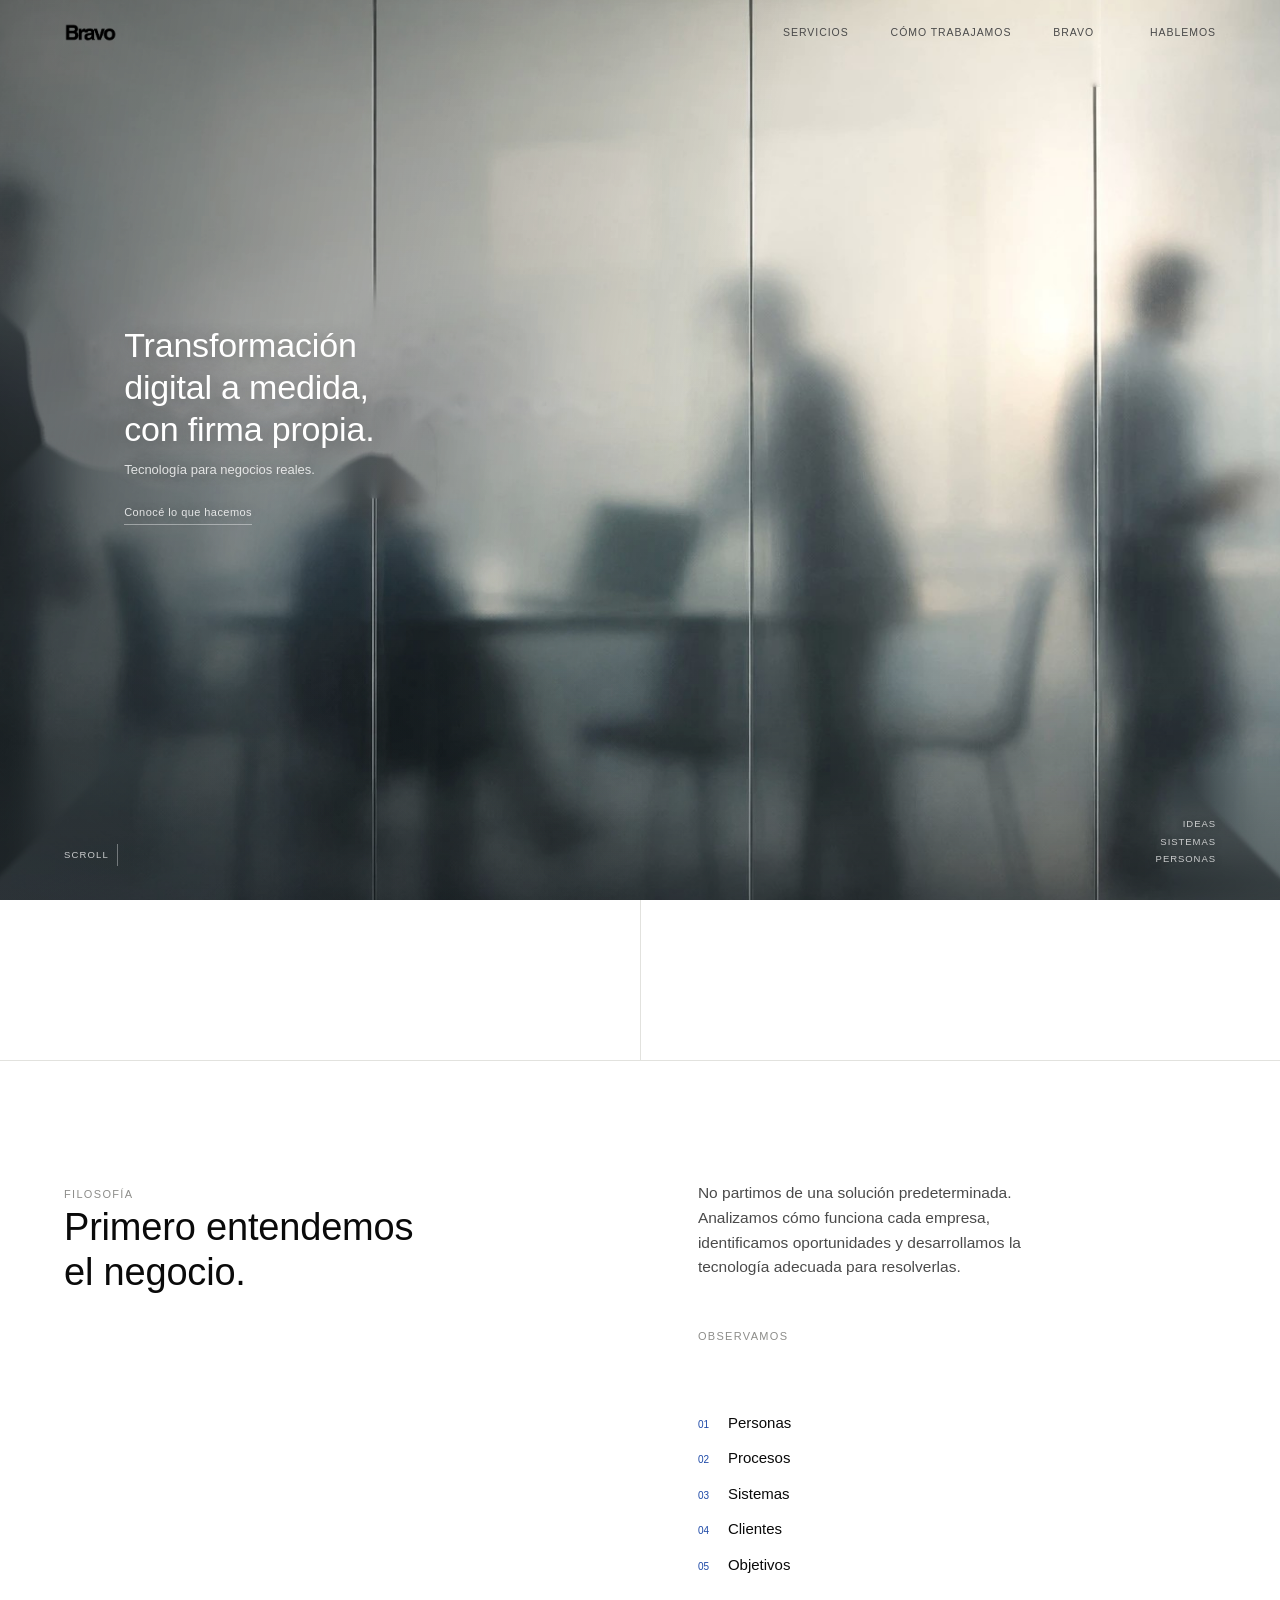
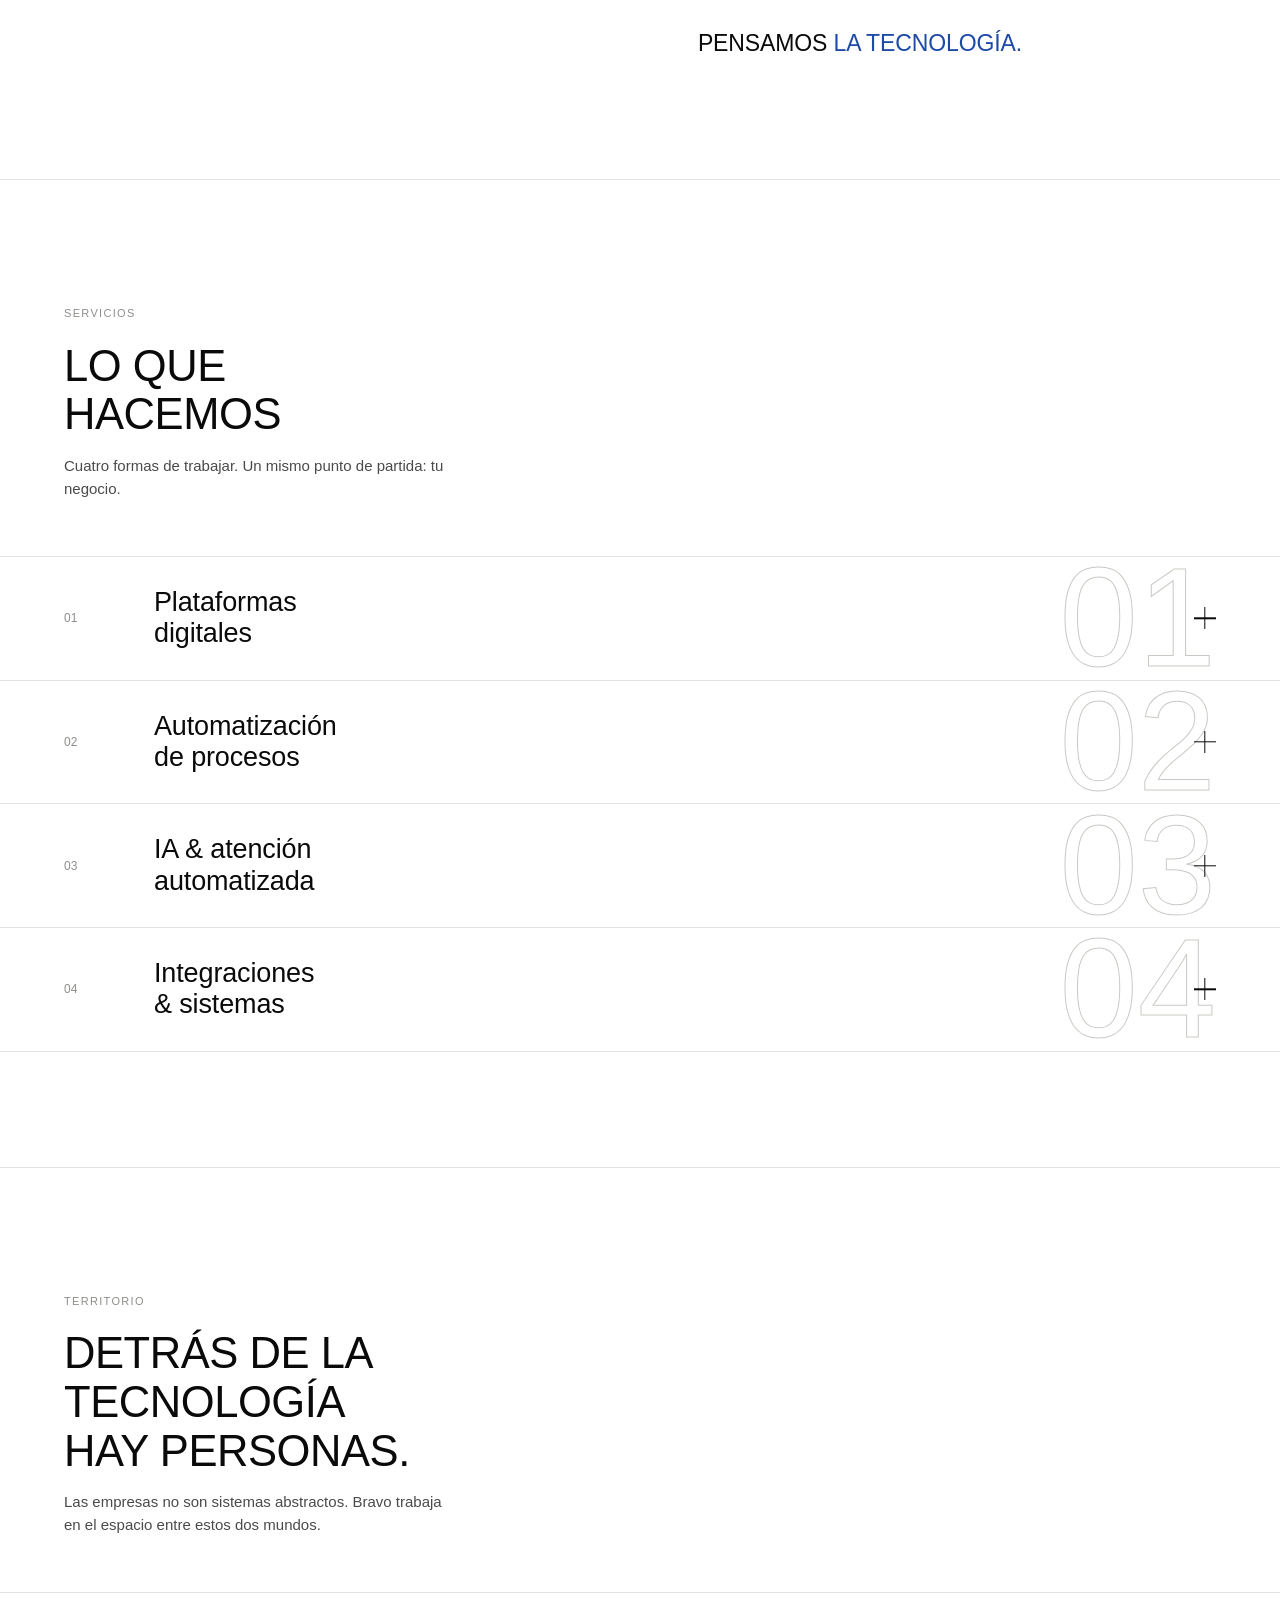
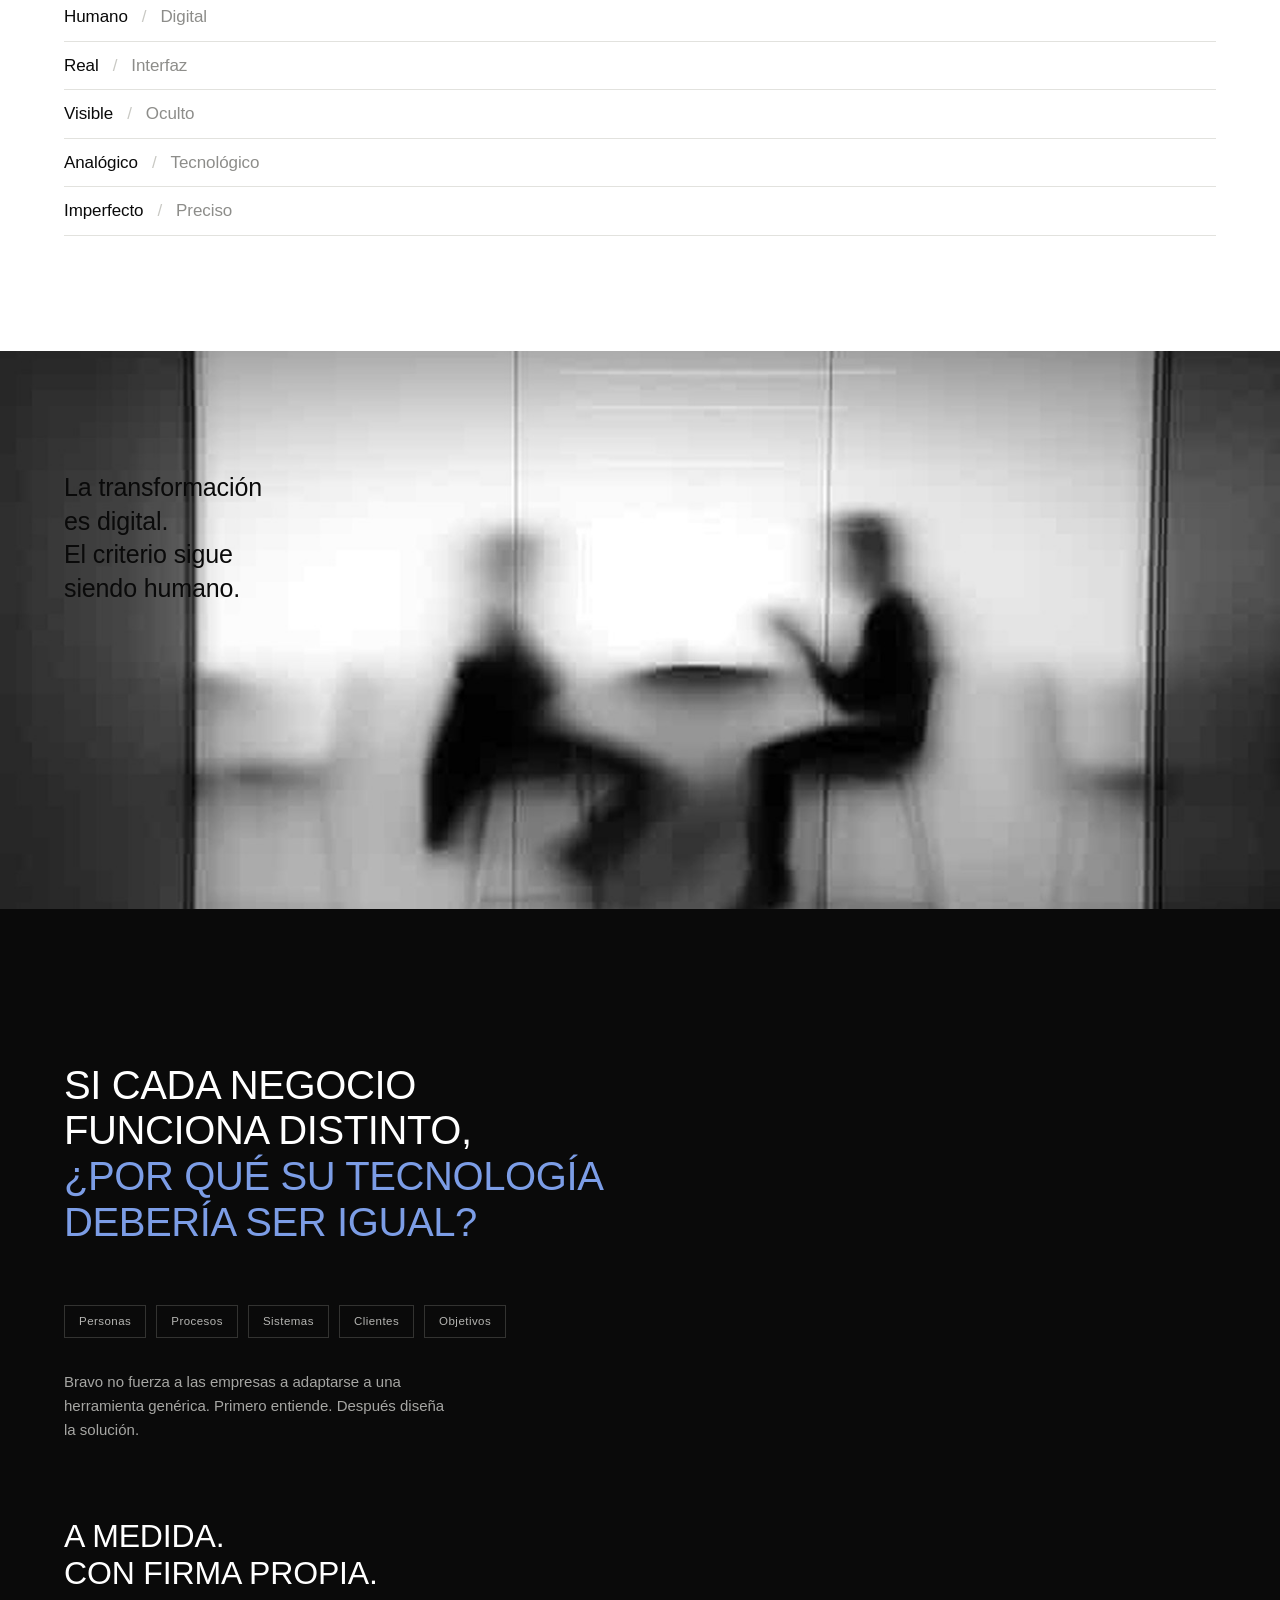
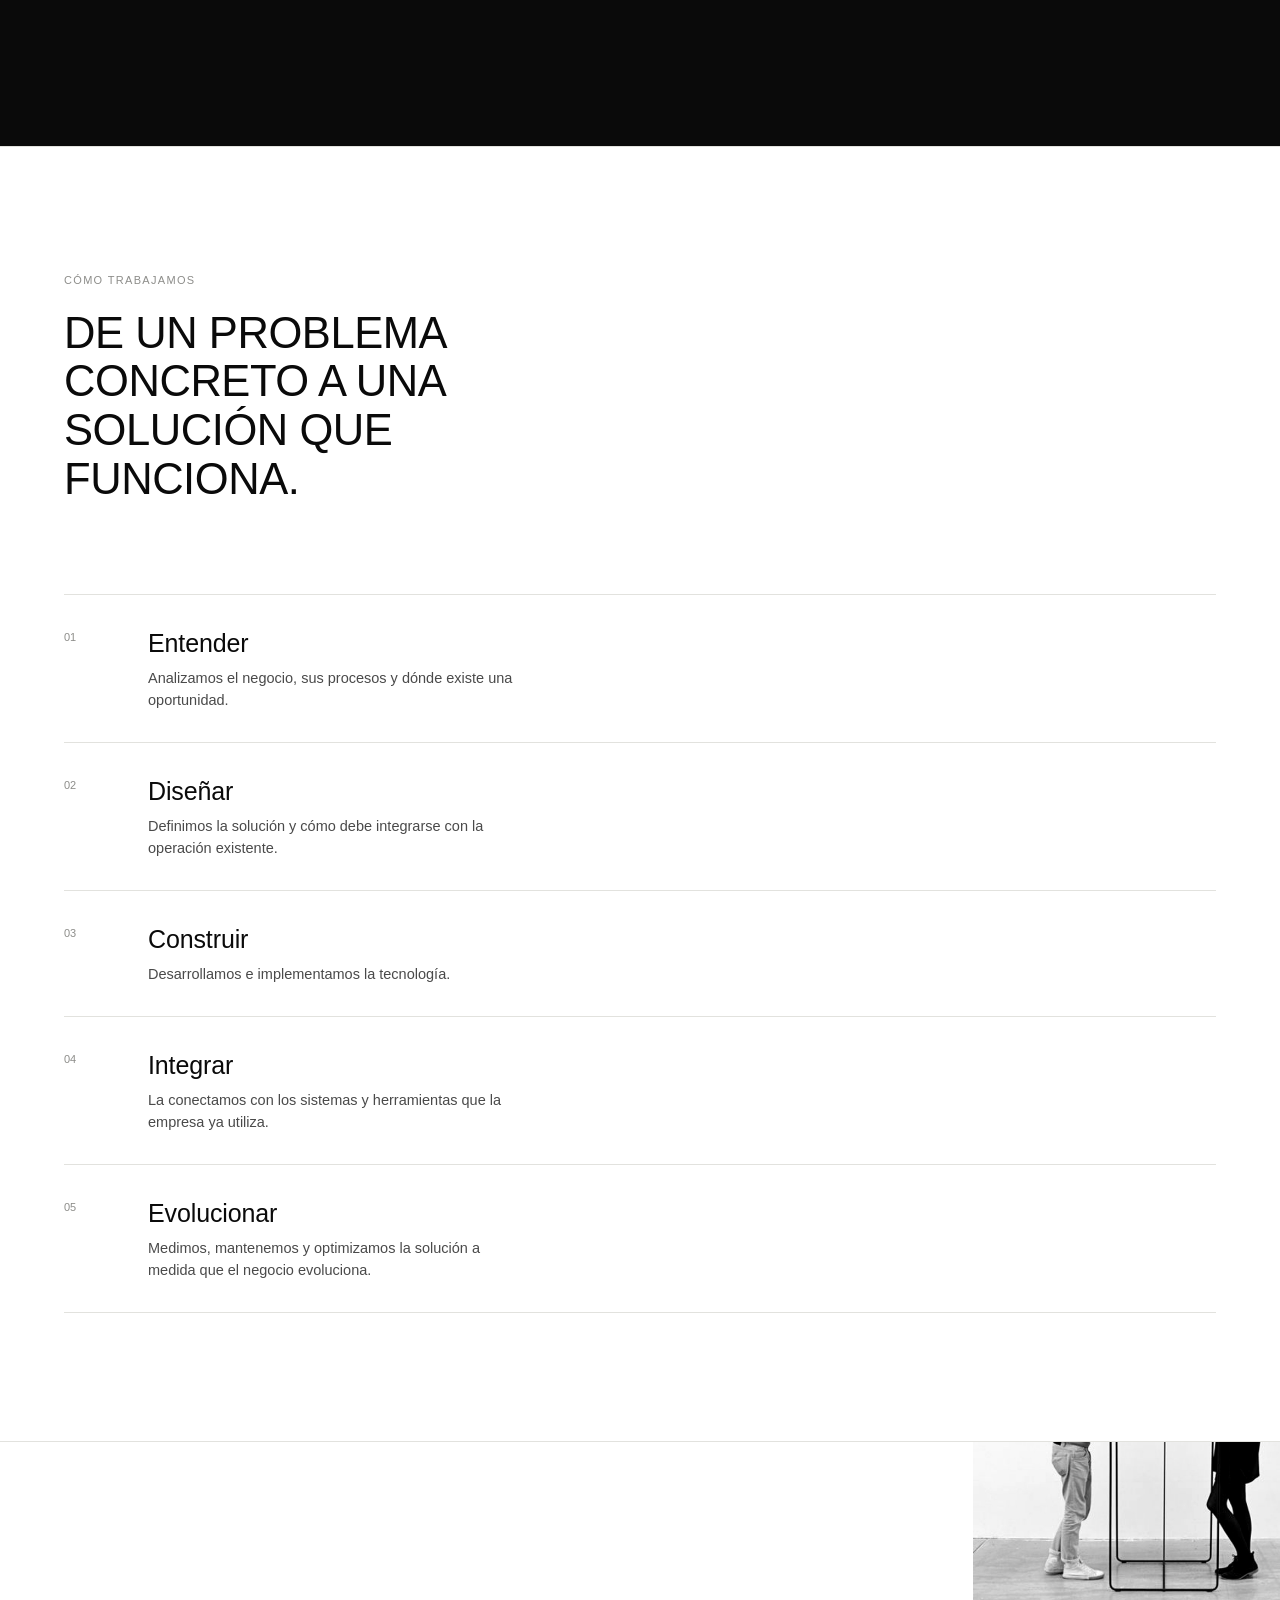
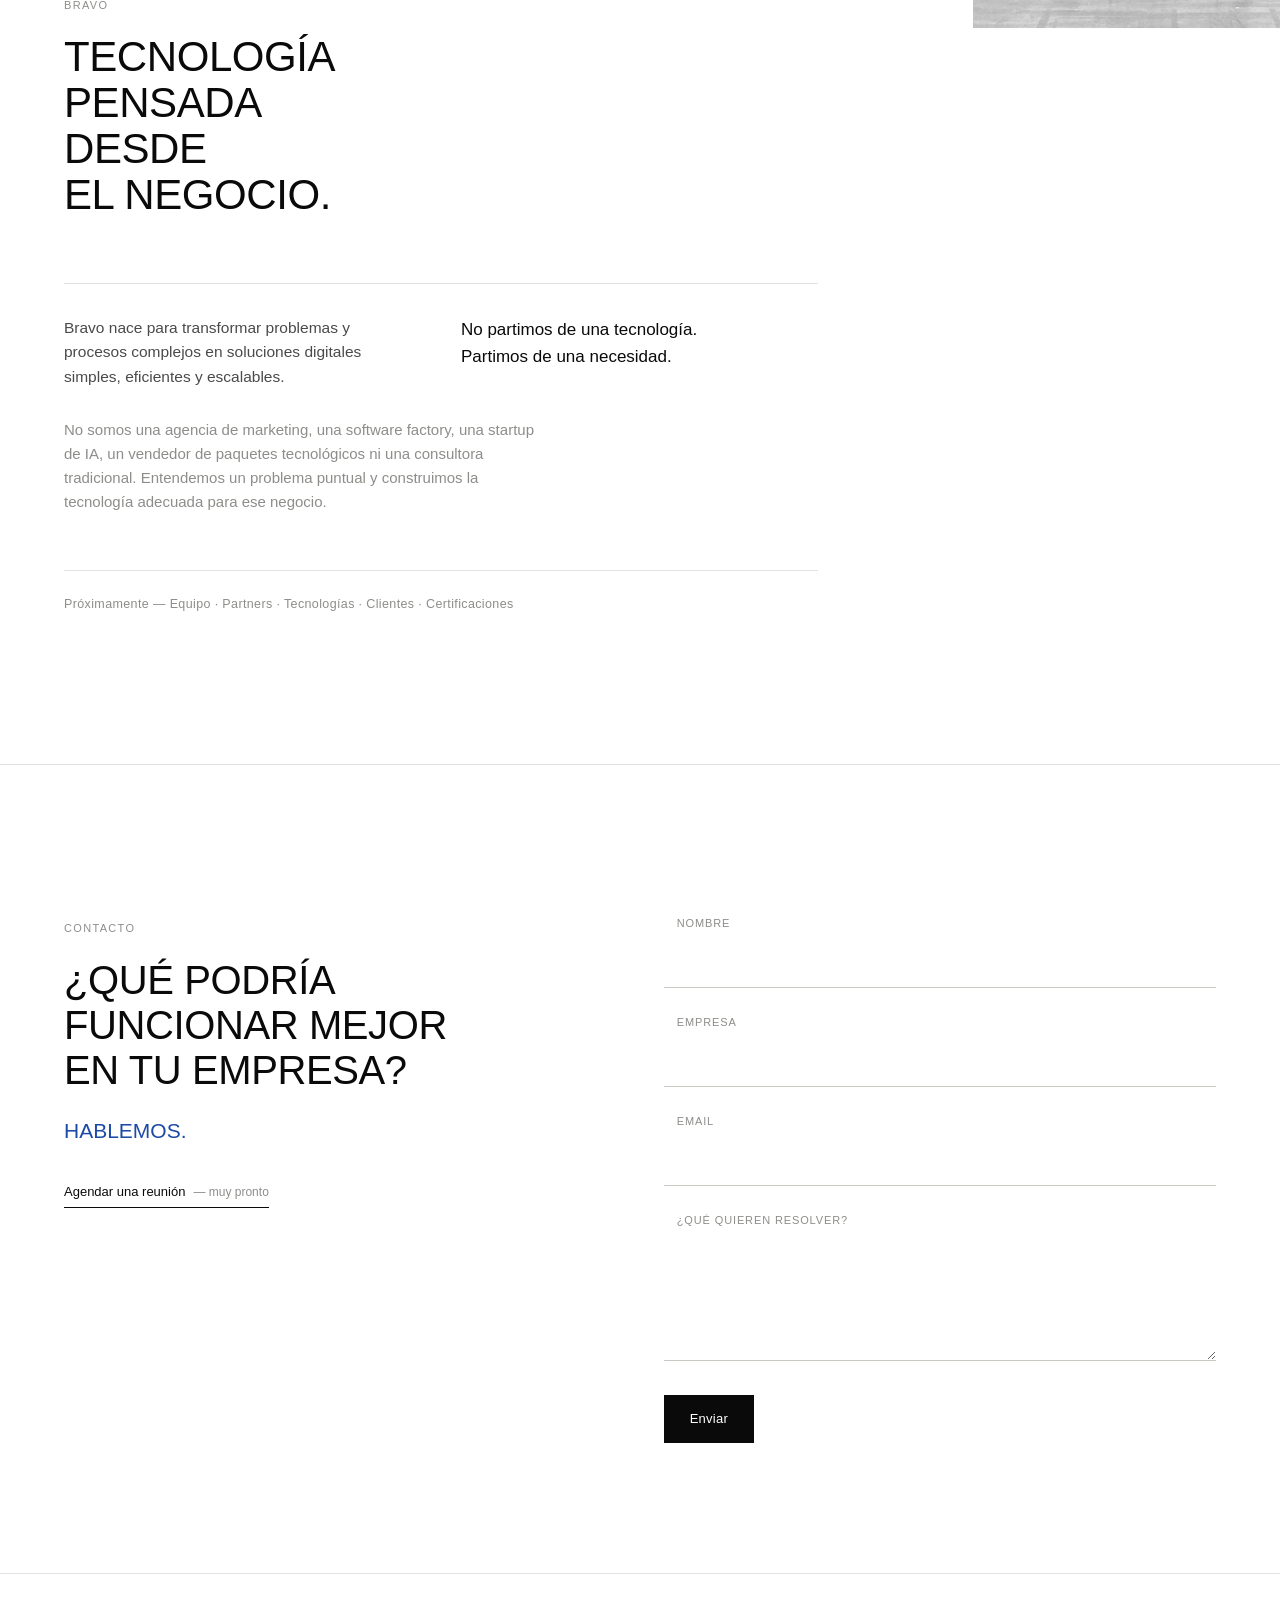
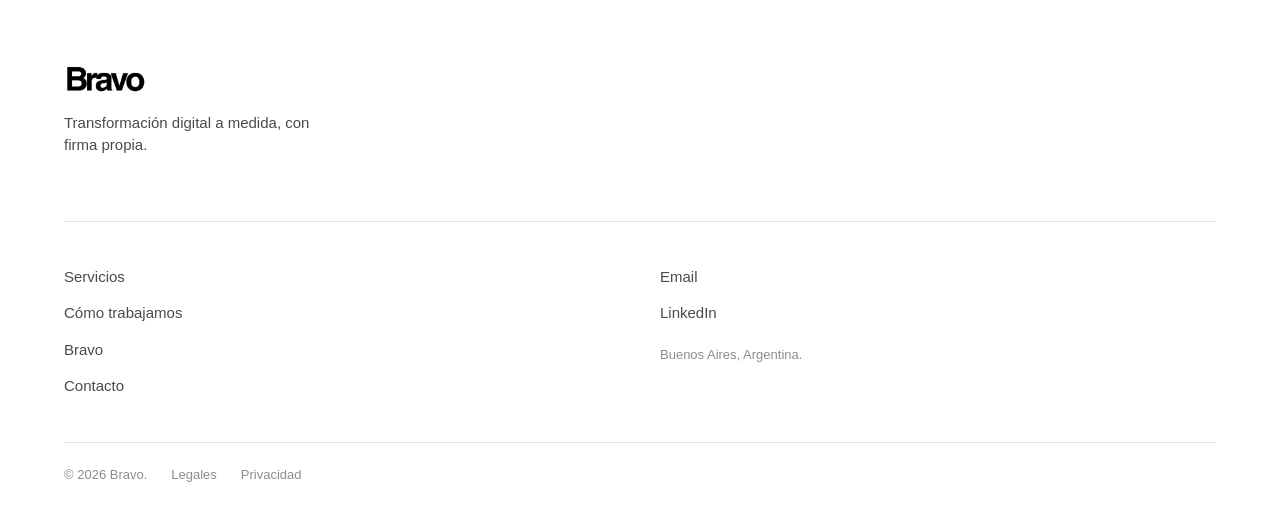
==== commit 69c55920: "remove the Bravo Square entirely — no blue square anywhere on the site Full reversal of the "Bravo S" ====
--- a/site/index.html
+++ b/site/index.html
@@ -59,7 +59,7 @@
     <div class="hero-inner">
       <h1 class="hero-headline" data-reveal>
         Transformación digital a medida,
-        con firma propia<span class="sq-period" aria-hidden="true"></span>
+        con firma propia.
       </h1>
       <p class="hero-sub" data-reveal>Tecnología para negocios reales.</p>
       <a href="#servicios" class="hero-link" data-reveal>Conocé lo que hacemos</a>
@@ -67,7 +67,7 @@
 
     <div class="scroll-cue" aria-hidden="true">
       <span>Scroll</span>
-      <div class="scroll-cue-track"><div class="scroll-cue-dot"></div></div>
+      <div class="scroll-cue-track"></div>
     </div>
 
     <div class="hero-tags" aria-hidden="true">
@@ -80,14 +80,13 @@
   <!-- ============ SPINE: connector from hero into filosofía ============ -->
   <div class="spine" id="spine-1" aria-hidden="true">
     <div class="spine-line"><div class="spine-fill"></div></div>
-    <div class="spine-dot"></div>
   </div>
 
   <!-- ============ FILOSOFÍA ============ -->
   <section class="philosophy" id="filosofia">
     <div class="philosophy-inner">
       <div class="philosophy-sticky">
-        <span class="eyebrow" data-reveal><i class="sq"></i>Filosofía</span>
+        <span class="eyebrow" data-reveal>Filosofía</span>
         <h2 class="philosophy-title" data-reveal>Primero entendemos<br>el negocio.</h2>
       </div>
 
@@ -117,7 +116,7 @@
   <!-- ============ SERVICIOS ============ -->
   <section class="services" id="servicios">
     <div class="section-head" data-reveal>
-      <span class="eyebrow"><i class="sq"></i>Servicios</span>
+      <span class="eyebrow">Servicios</span>
       <h2>LO QUE<br>HACEMOS</h2>
       <p>Cuatro formas de trabajar. Un mismo punto de partida: tu negocio.</p>
     </div>
@@ -233,16 +232,16 @@
        lo digital — el punto azul entre cada par conecta, no decora. -->
   <section class="territory">
     <div class="section-head" data-reveal>
-      <span class="eyebrow"><i class="sq"></i>Territorio</span>
+      <span class="eyebrow">Territorio</span>
       <h2>DETRÁS DE LA TECNOLOGÍA<br>HAY PERSONAS.</h2>
       <p>Las empresas no son sistemas abstractos. Bravo trabaja en el espacio entre estos dos mundos.</p>
     </div>
     <ul class="polarity-list" aria-hidden="true">
-      <li data-reveal><span class="p-human">Humano</span><i class="polarity-sq"></i><span class="p-digital">Digital</span></li>
-      <li data-reveal><span class="p-human">Real</span><i class="polarity-sq"></i><span class="p-digital">Interfaz</span></li>
-      <li data-reveal><span class="p-human">Visible</span><i class="polarity-sq"></i><span class="p-digital">Oculto</span></li>
-      <li data-reveal><span class="p-human">Analógico</span><i class="polarity-sq"></i><span class="p-digital">Tecnológico</span></li>
-      <li data-reveal><span class="p-human">Imperfecto</span><i class="polarity-sq"></i><span class="p-digital">Preciso</span></li>
+      <li data-reveal><span class="p-human">Humano</span><span class="p-digital">Digital</span></li>
+      <li data-reveal><span class="p-human">Real</span><span class="p-digital">Interfaz</span></li>
+      <li data-reveal><span class="p-human">Visible</span><span class="p-digital">Oculto</span></li>
+      <li data-reveal><span class="p-human">Analógico</span><span class="p-digital">Tecnológico</span></li>
+      <li data-reveal><span class="p-human">Imperfecto</span><span class="p-digital">Preciso</span></li>
     </ul>
   </section>
 
@@ -255,7 +254,7 @@
     </div>
     <p class="conviction-line" data-reveal>
       La transformación es digital.<br>
-      <span class="conviction-em">El criterio sigue siendo humano.</span><span class="sq-period" aria-hidden="true"></span>
+      <span class="conviction-em">El criterio sigue siendo humano.</span>
     </p>
   </section>
 
@@ -279,14 +278,14 @@
 
     <p class="bespoke-signature" data-reveal>
       A MEDIDA.<br>
-      CON FIRMA PROPIA. <span class="sig-dot"></span>
+      CON FIRMA PROPIA.
     </p>
   </section>
 
   <!-- ============ CÓMO TRABAJAMOS ============ -->
   <section class="process" id="como-trabajamos">
     <div class="section-head" data-reveal>
-      <span class="eyebrow"><i class="sq"></i>Cómo trabajamos</span>
+      <span class="eyebrow">Cómo trabajamos</span>
       <h2>DE UN PROBLEMA<br>CONCRETO A UNA<br>SOLUCIÓN QUE FUNCIONA.</h2>
     </div>
 
@@ -333,7 +332,7 @@
   <!-- ============ BRAVO / SOBRE NOSOTROS ============ -->
   <section class="about" id="bravo">
     <div class="about-content">
-      <span class="eyebrow" data-reveal><i class="sq"></i>Bravo</span>
+      <span class="eyebrow" data-reveal>Bravo</span>
       <h2 class="about-title" data-reveal>TECNOLOGÍA<br>PENSADA DESDE<br>EL NEGOCIO.</h2>
 
       <div class="about-grid">
@@ -369,13 +368,13 @@
   <!-- ============ CONTACTO ============ -->
   <section class="contact" id="contacto">
     <div class="contact-copy">
-      <span class="eyebrow" data-reveal><i class="sq"></i>Contacto</span>
+      <span class="eyebrow" data-reveal>Contacto</span>
       <h2 data-reveal>
         ¿QUÉ PODRÍA<br>
         FUNCIONAR MEJOR<br>
         EN TU EMPRESA?
       </h2>
-      <p class="contact-cta-line" data-reveal>HABLEMOS. <span class="sig-dot"></span></p>
+      <p class="contact-cta-line" data-reveal>HABLEMOS.</p>
 
       <button class="meeting-link" type="button" id="meeting-link" data-reveal>
         <span>Agendar una reunión</span>
--- a/site/css/style.css
+++ b/site/css/style.css
@@ -96,18 +96,8 @@
 }
 
 /* ==========================================================================
-   Shared primitives: square/dot, eyebrow, blueprint grid bg, ghost numerals
-   ========================================================================== */
-
-.sq {
-  display: inline-block;
-  width: 7px;
-  height: 7px;
-  background: var(--blue);
-  margin-right: 10px;
-  vertical-align: middle;
-  flex-shrink: 0;
-}
+   Shared primitives: eyebrow, blueprint grid bg, ghost numerals
+   ========================================================================== */
 
 .eyebrow {
   display: inline-flex;
@@ -136,15 +126,6 @@
   font-weight: 400;
   color: var(--ink-soft);
   max-width: 46ch;
-}
-
-/* ==========================================================================
-   Bravo Square — the brand's living graphic device. Never a circle.
-   ========================================================================== */
-
-.bravo-square {
-  background: var(--blue);
-  display: block;
 }
 
 /* ==========================================================================
@@ -449,16 +430,6 @@
   max-width: 15ch;
   text-shadow: 0 1px 20px rgba(0, 0, 0, .3);
 }
-.hero-headline .sq-period {
-  display: inline-block;
-  width: .3em;
-  height: .3em;
-  margin-left: .07em;
-  background: var(--blue);
-  vertical-align: baseline;
-  transform: translateY(.03em);
-}
-
 .hero-sub {
   margin-top: 10px;
   font-size: 13px;
@@ -504,20 +475,6 @@
   background: rgba(255, 255, 255, .35);
   position: relative;
 }
-.scroll-cue-dot {
-  position: absolute;
-  left: 50%; top: 0;
-  width: 3px; height: 3px;
-  background: var(--blue);
-  transform: translate(-50%, 0);
-  animation: cue-travel 3.2s ease-in-out infinite;
-}
-@keyframes cue-travel {
-  0% { top: 0; opacity: 0; }
-  20% { opacity: 1; }
-  80% { opacity: 1; }
-  100% { top: calc(100% - 3px); opacity: 0; }
-}
 
 .hero-tags {
   position: absolute;
@@ -568,15 +525,6 @@
   height: 0%;
   background: var(--blue);
   transition: height .1s linear;
-}
-.spine-dot {
-  position: absolute;
-  left: 50%;
-  top: 0%;
-  width: 8px; height: 8px;
-  background: var(--blue);
-  transform: translate(-50%, -50%);
-  transition: top .1s linear;
 }
 
 /* ==========================================================================
@@ -896,14 +844,7 @@
 }
 .polarity-list li .p-human { color: var(--ink); }
 .polarity-list li .p-digital { color: var(--ink-faint); font-weight: 400; }
-.polarity-sq {
-  width: 5px; height: 5px;
-  background: var(--blue);
-  flex-shrink: 0;
-  transform: scale(0);
-  transition: transform .5s var(--ease);
-}
-.polarity-list li.in-view .polarity-sq { transform: scale(1); }
+.polarity-list li .p-digital::before { content: "/"; margin-right: 14px; color: var(--line-strong); }
 
 /* ==========================================================================
    La frase humana — un momento de pausa, no una campaña.
@@ -935,15 +876,6 @@
   max-width: 24ch;
 }
 .conviction-em { font-weight: 500; }
-.conviction-line .sq-period {
-  display: inline-block;
-  width: .28em;
-  height: .28em;
-  margin-left: .1em;
-  background: var(--blue);
-  vertical-align: baseline;
-  transform: translateY(.03em);
-}
 
 /* ==========================================================================
    A medida
@@ -1002,13 +934,6 @@
   font-weight: 500;
   line-height: 1.16;
   letter-spacing: -.005em;
-}
-.sig-dot {
-  display: inline-block;
-  width: .4em; height: .4em;
-  background: var(--blue);
-  margin-left: .12em;
-  vertical-align: middle;
 }
 
 /* ==========================================================================
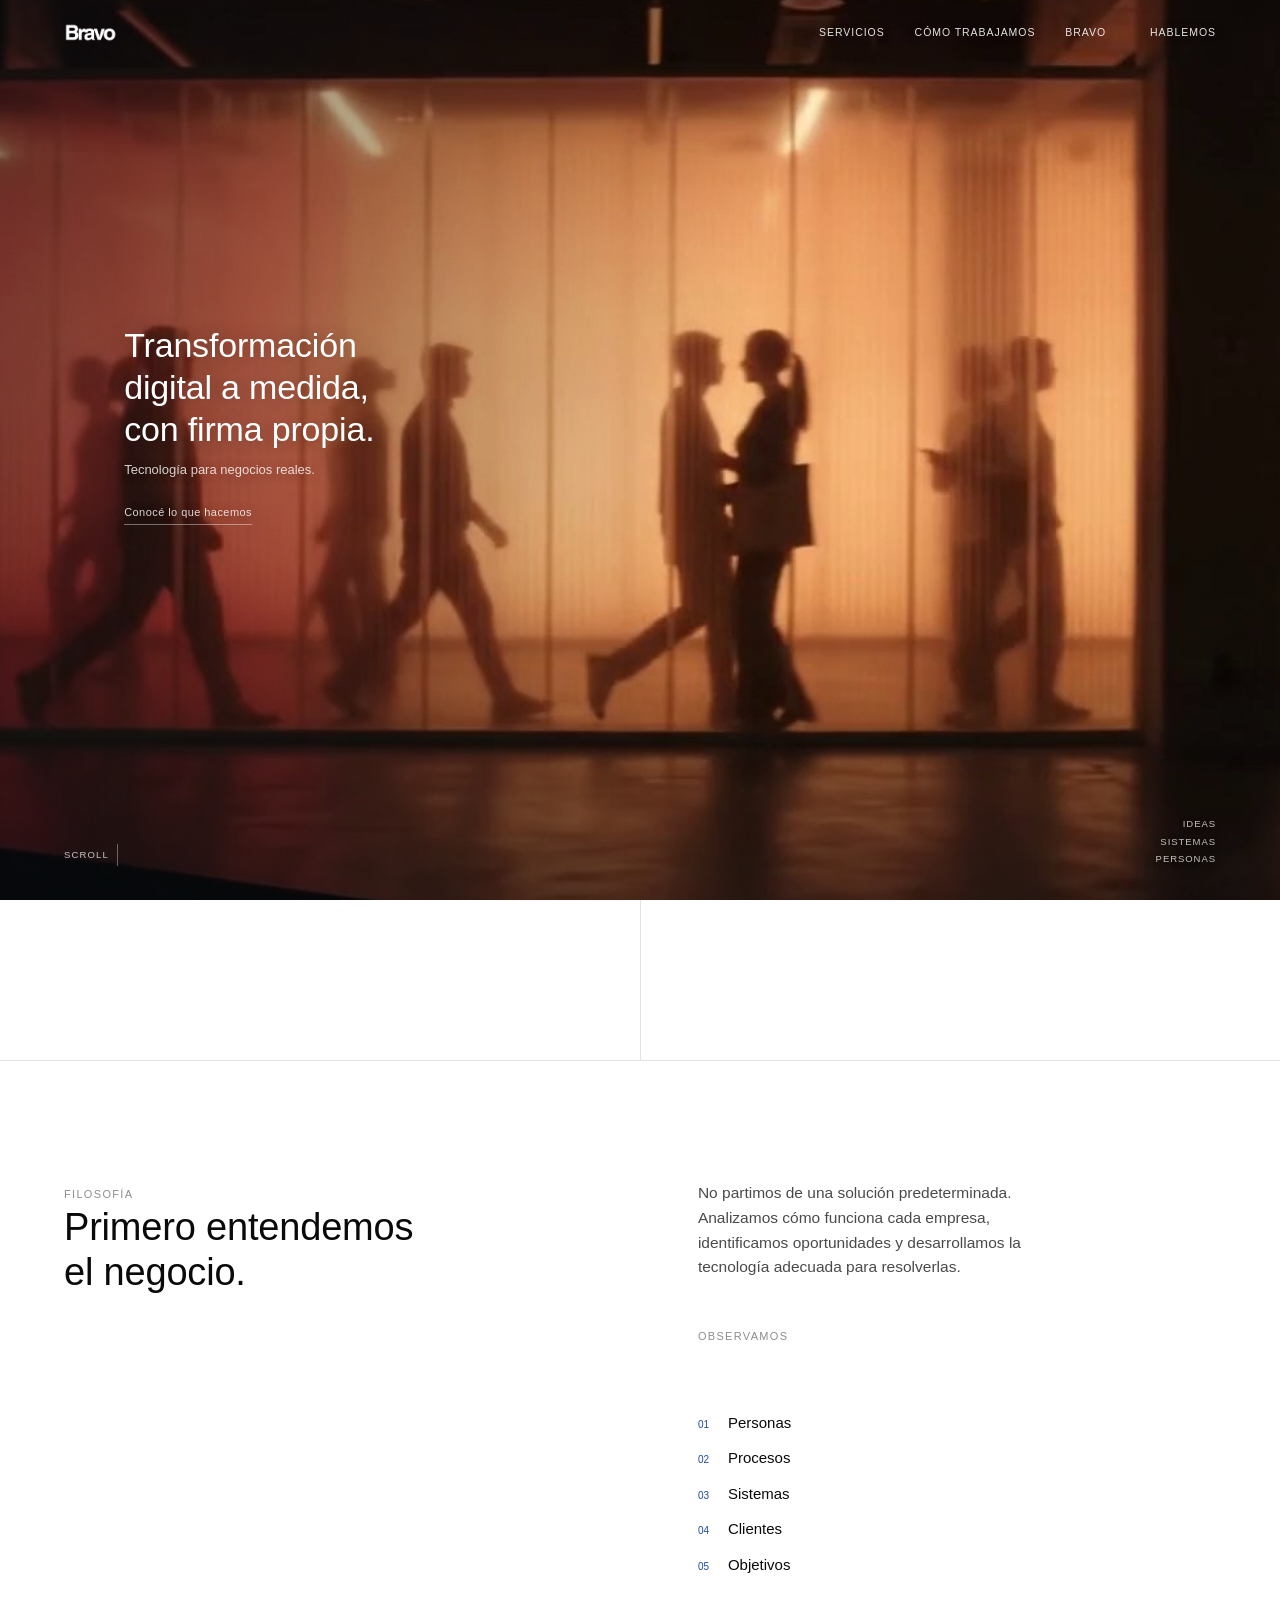
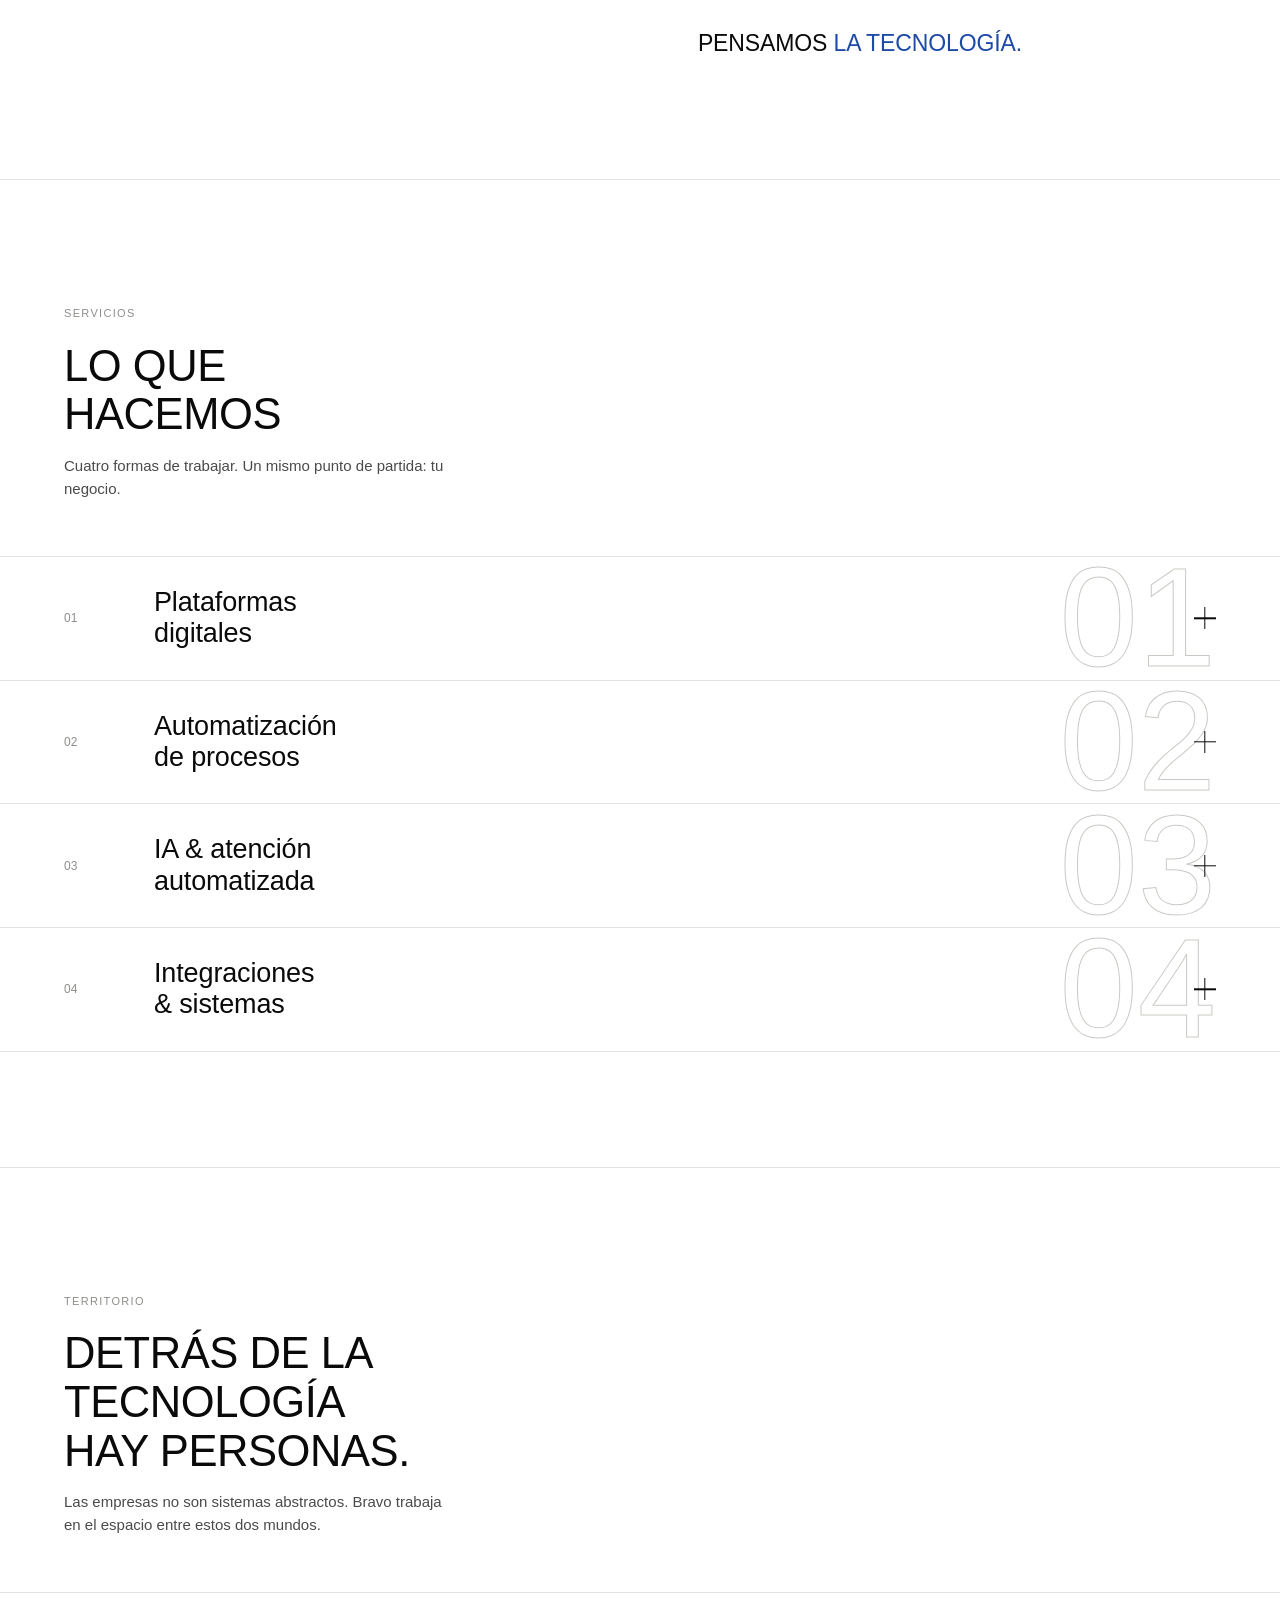
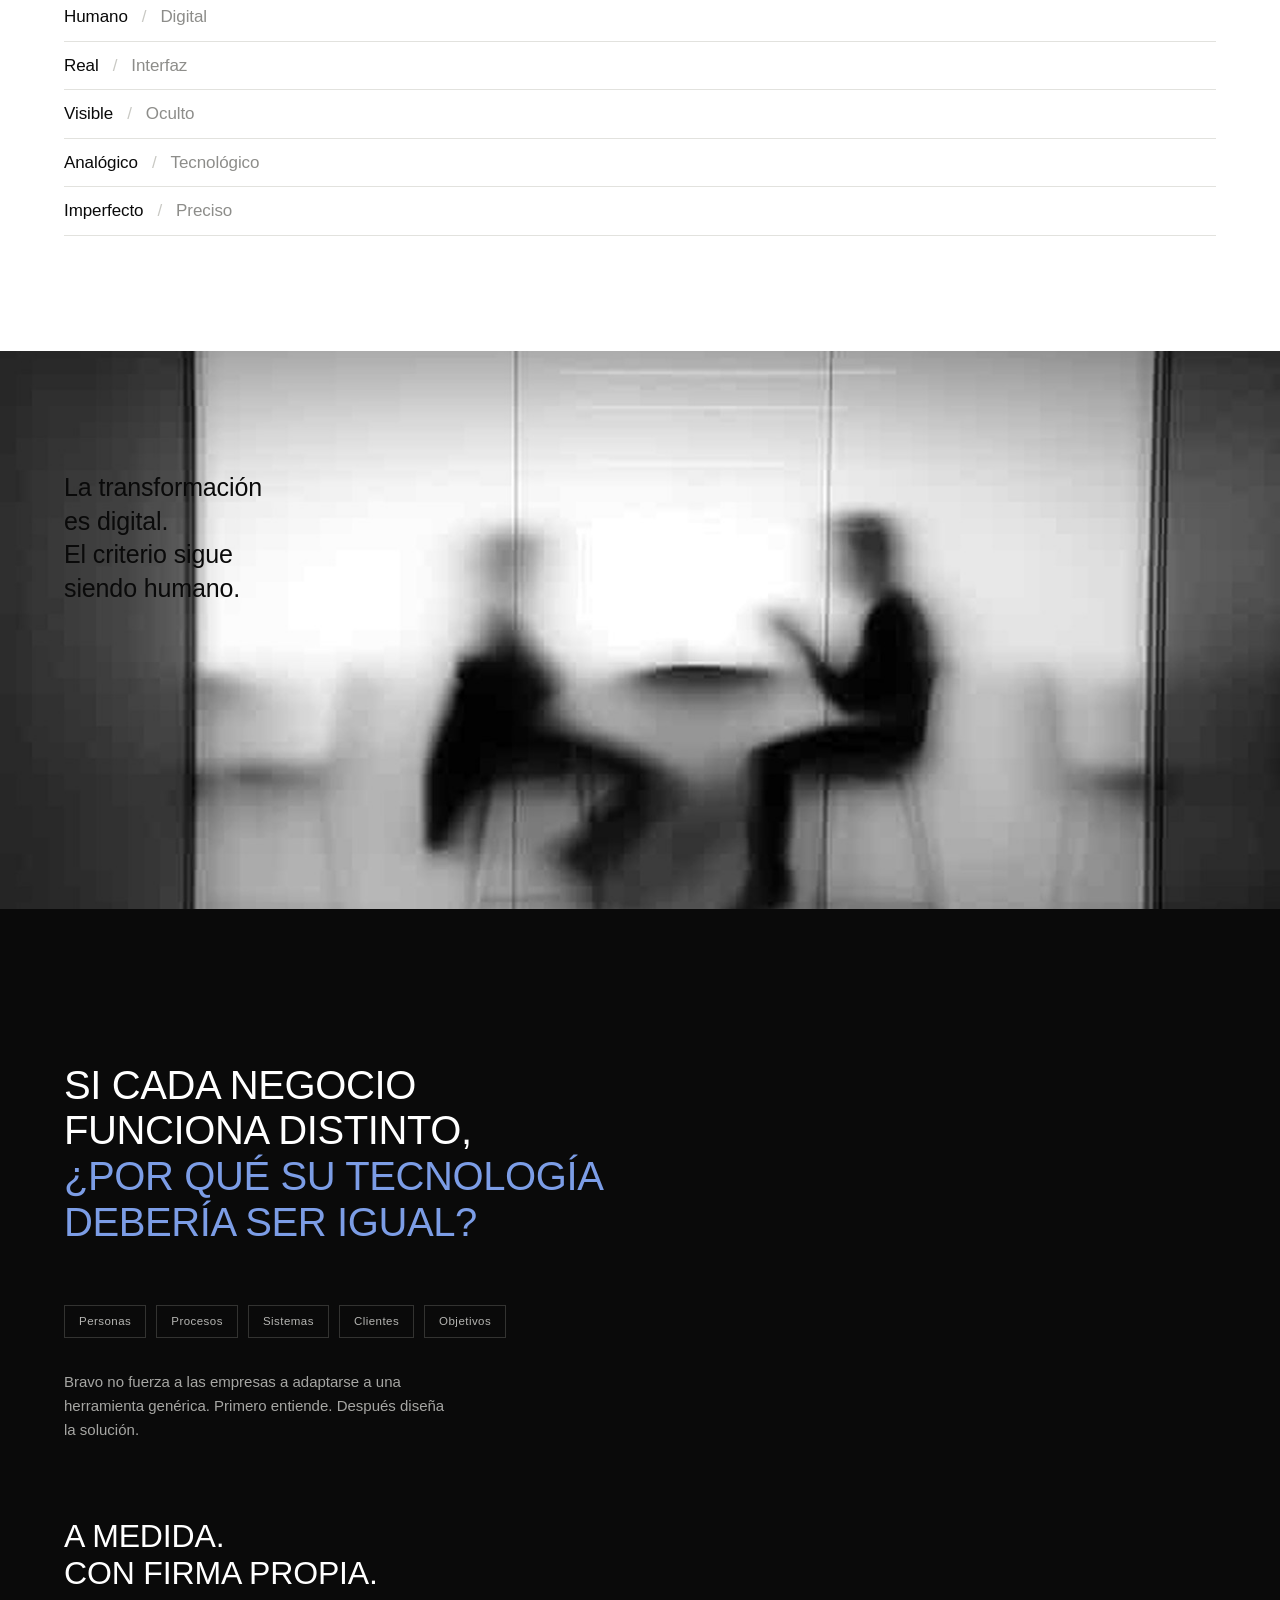
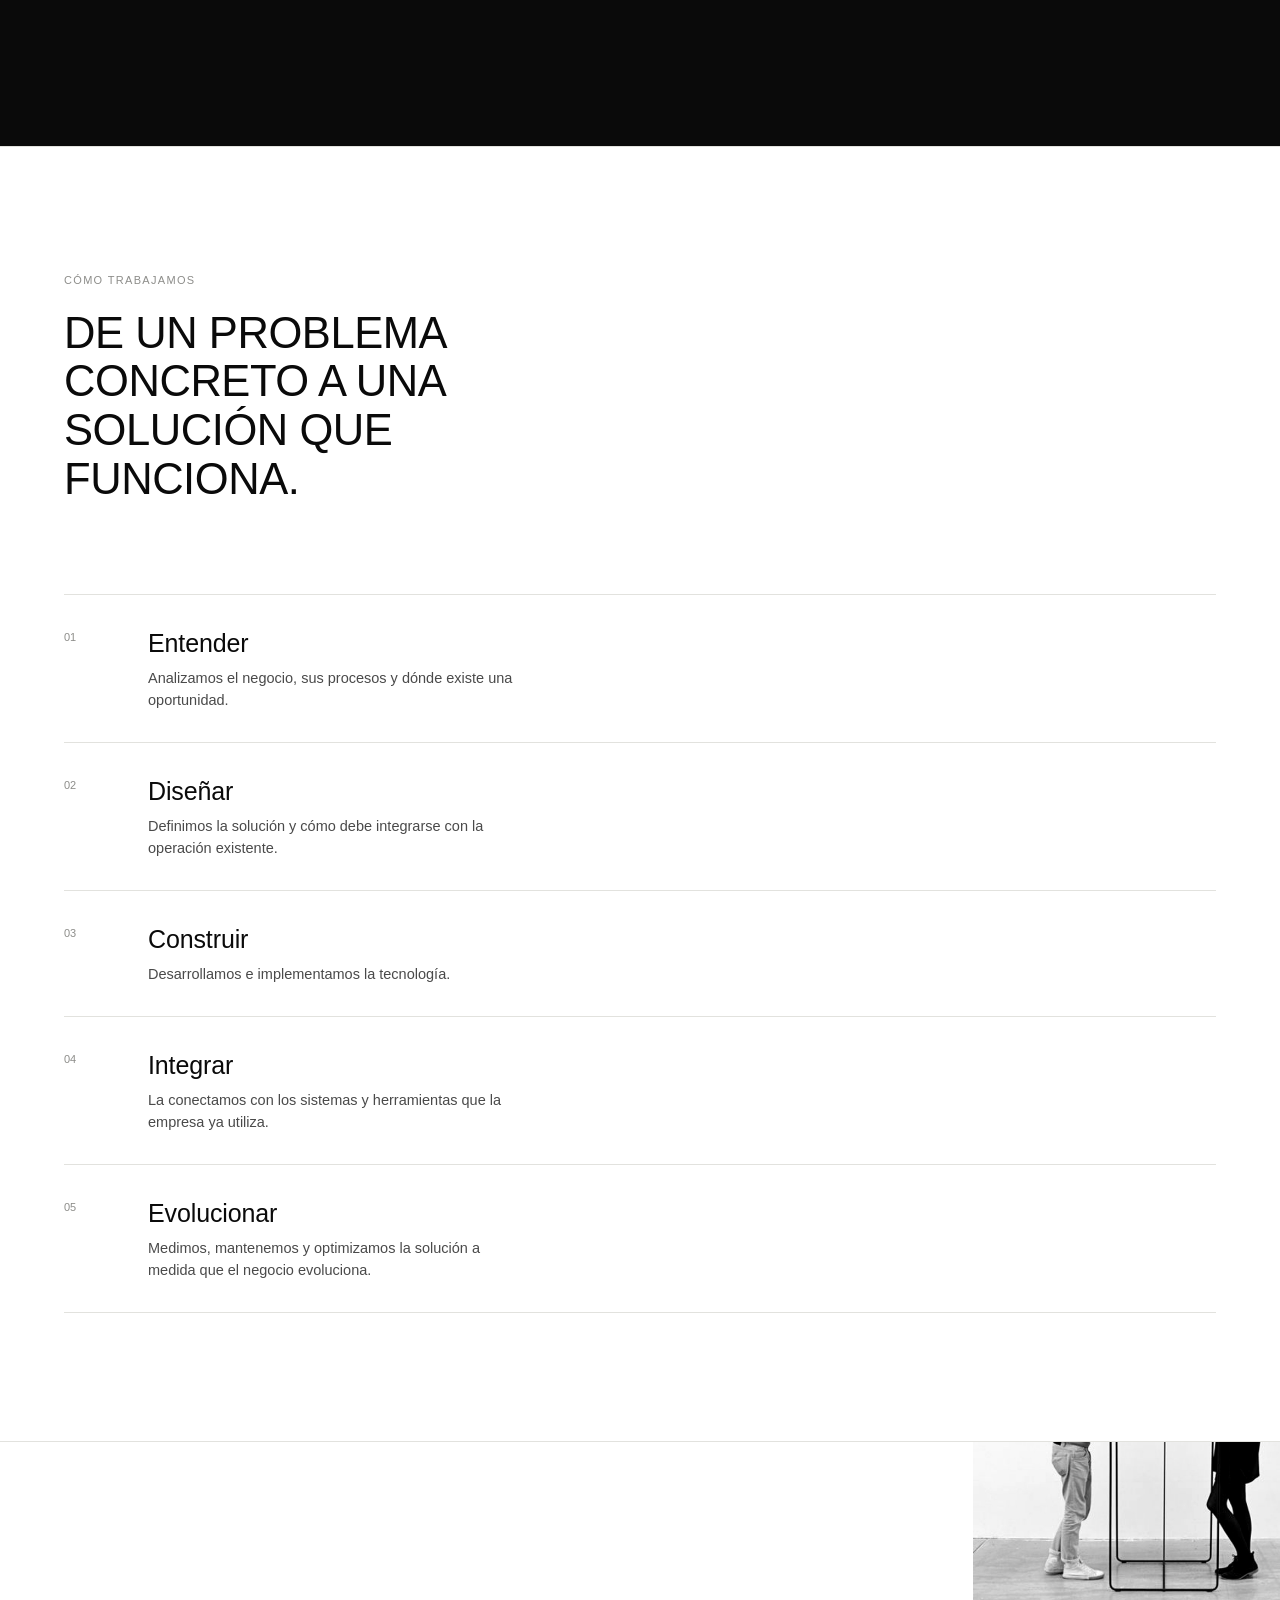
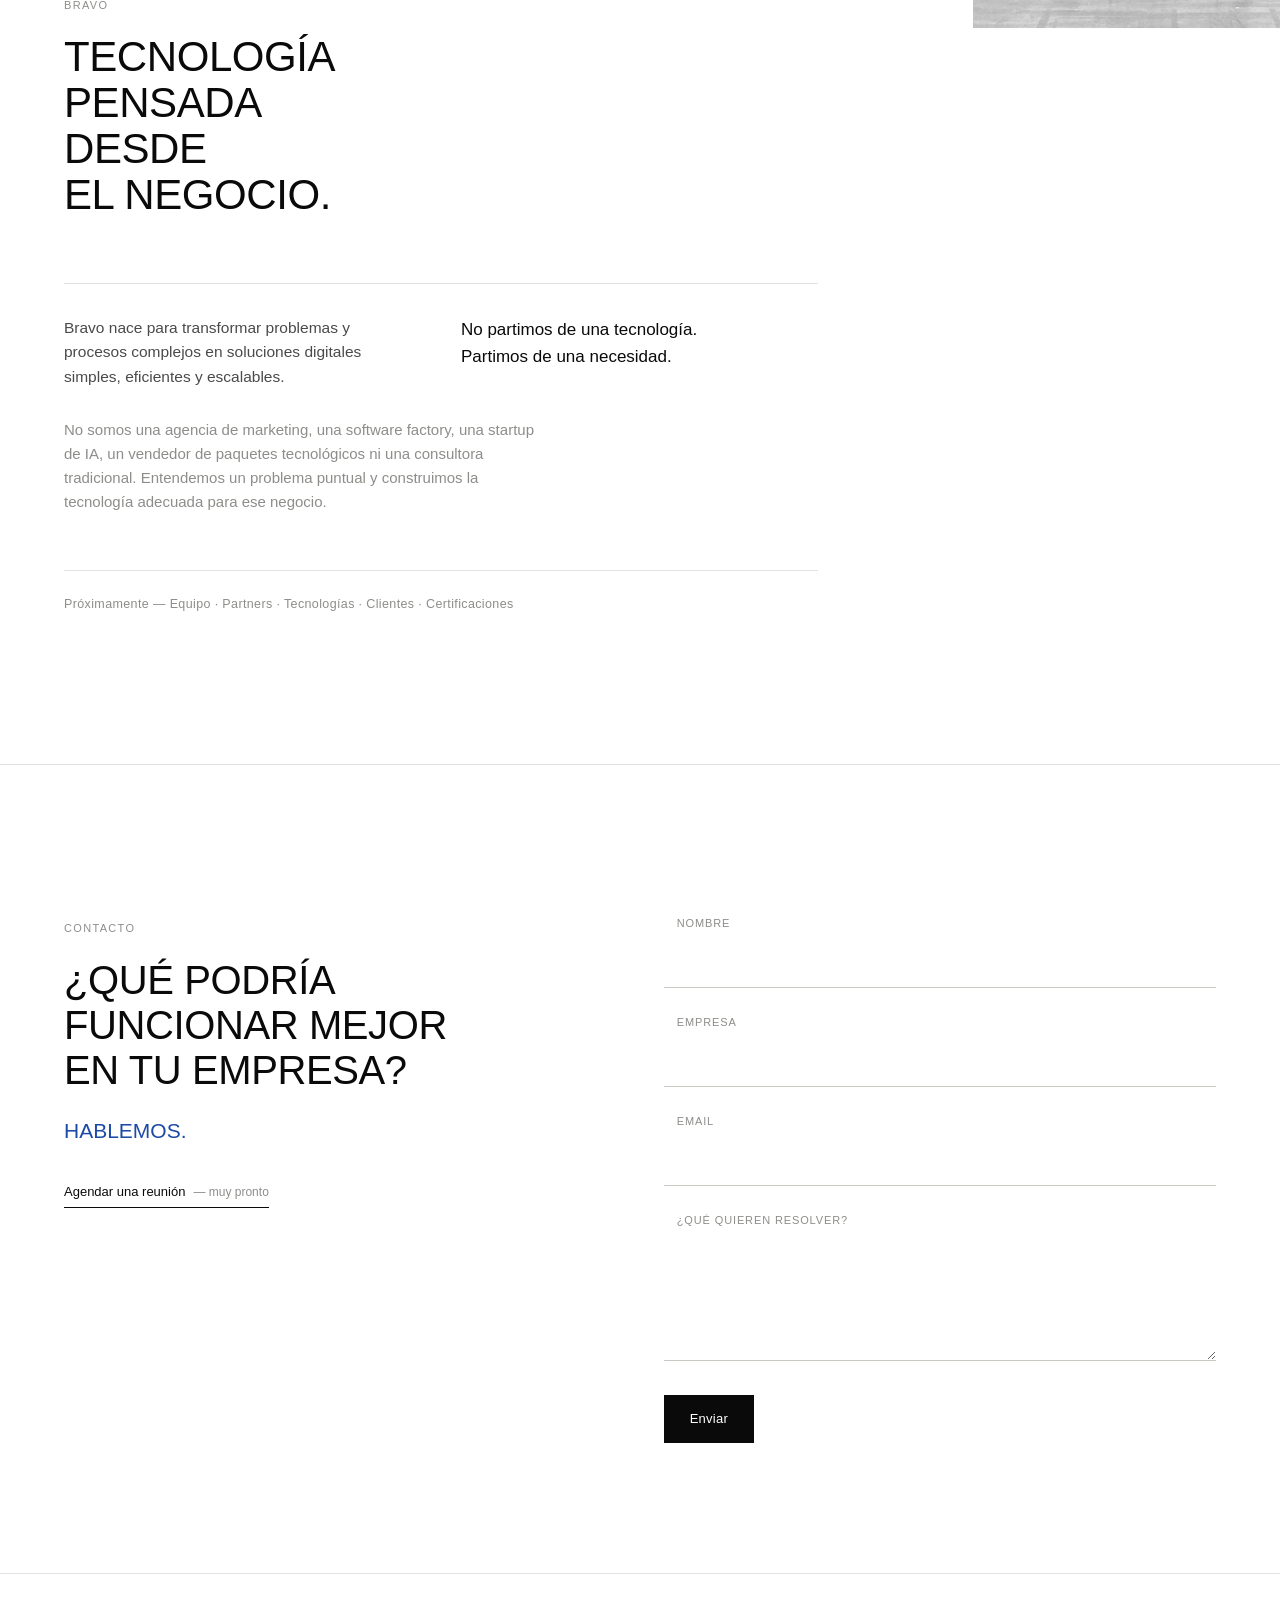
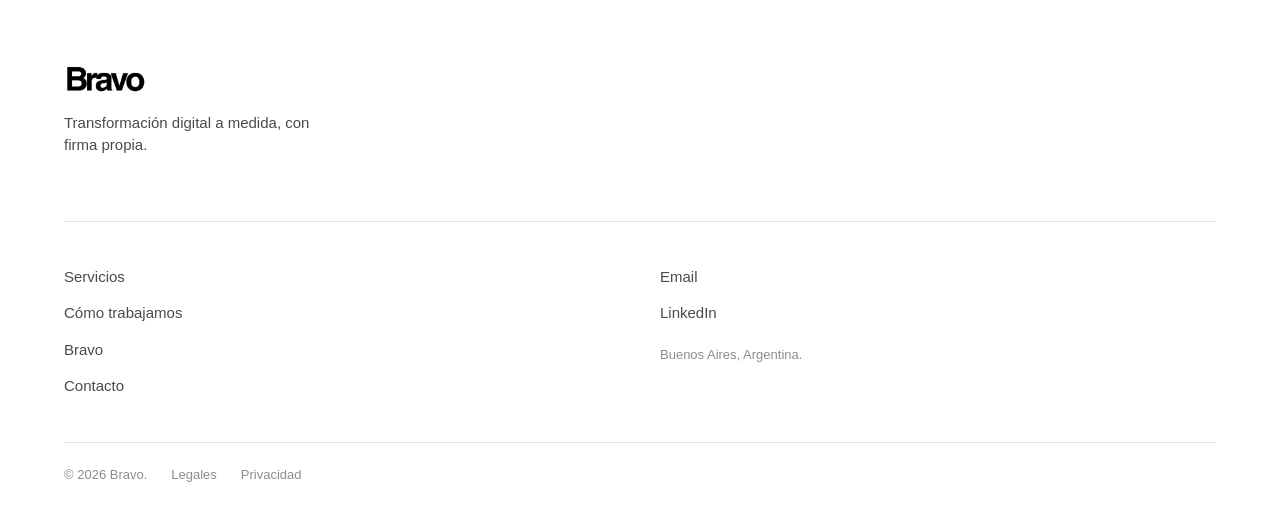
==== commit c41b95bc: "put the client's video in the hero; remove the last blue square Hero background switches from a stat" ====
--- a/site/index.html
+++ b/site/index.html
@@ -49,11 +49,13 @@
 
   <!-- ============ HERO ============ -->
   <!-- La tecnología está a la vista. Las personas están detrás.
-       Fotografía a pantalla completa: gente detrás de una superficie
-       translúcida. Sobre ella, la identidad — limpia y precisa. -->
+       Video a pantalla completa: gente caminando detrás de un muro
+       translúcido. Sobre él, la identidad — limpia y precisa. -->
   <section class="hero" id="inicio">
     <div class="hero-photo" aria-hidden="true">
-      <img src="assets/photo-placeholders/hero-glass.jpg" alt="">
+      <video autoplay muted loop playsinline poster="assets/photo-placeholders/hero-video-poster.jpg">
+        <source src="assets/photo-placeholders/hero-video.mp4" type="video/mp4">
+      </video>
     </div>
 
     <div class="hero-inner">
@@ -229,7 +231,7 @@
   <!-- ============ TERRITORIO CONCEPTUAL ============ -->
   <!-- Detrás de un CRM, de un pedido, de una automatización, de una
        decisión, hay una persona. Cinco tensiones entre lo humano y
-       lo digital — el punto azul entre cada par conecta, no decora. -->
+       lo digital. -->
   <section class="territory">
     <div class="section-head" data-reveal>
       <span class="eyebrow">Territorio</span>
--- a/site/css/style.css
+++ b/site/css/style.css
@@ -263,9 +263,16 @@
   width: auto;
   transition: height .4s var(--ease), opacity .4s var(--ease);
 }
-.brand-mark img.brand-mark-light { opacity: 0; }
-.brand-mark img.brand-mark-dark { position: absolute; left: 0; top: 0; opacity: 1; }
+.brand-mark img.brand-mark-light { opacity: 1; }
+.brand-mark img.brand-mark-dark { position: absolute; left: 0; top: 0; opacity: 0; }
 .is-scrolled .brand-mark img { height: 16px; }
+.is-scrolled .brand-mark img.brand-mark-light { opacity: 0; }
+.is-scrolled .brand-mark img.brand-mark-dark { opacity: 1; }
+
+/* the mobile menu itself is a solid white overlay — the header always
+   needs its dark treatment while it's open, whatever the scroll state */
+.site-header.menu-open .brand-mark img.brand-mark-light { opacity: 0; }
+.site-header.menu-open .brand-mark img.brand-mark-dark { opacity: 1; }
 
 .main-nav { display: flex; gap: 30px; }
 .main-nav a {
@@ -293,22 +300,10 @@
   transform-origin: left;
   transition: transform .35s var(--ease);
 }
-.main-nav a::before,
-.nav-cta::before {
-  content: "";
-  width: 4px; height: 4px;
-  background: var(--blue);
-  margin-right: 8px;
-  opacity: 0;
-  transform: scale(0);
-  transition: opacity .3s var(--ease), transform .3s var(--ease);
-}
 .main-nav a:hover,
 .nav-cta:hover { color: var(--ink); }
 .main-nav a:hover span::after,
 .nav-cta:hover span::after { transform: scaleX(1); }
-.main-nav a:hover::before,
-.nav-cta:hover::before { opacity: 1; transform: scale(1); }
 
 .nav-cta {
   position: relative;
@@ -322,6 +317,14 @@
   padding-block: 6px;
   transition: color .4s var(--ease);
 }
+
+/* light treatment while the header floats over the hero video */
+.site-header:not(.is-scrolled) .main-nav a,
+.site-header:not(.is-scrolled) .nav-cta { color: rgba(255, 255, 255, .88); text-shadow: 0 1px 12px rgba(0, 0, 0, .3); }
+.site-header:not(.is-scrolled) .main-nav a:hover,
+.site-header:not(.is-scrolled) .nav-cta:hover { color: var(--white); }
+.site-header:not(.is-scrolled) .menu-toggle span { background: var(--white); box-shadow: 0 1px 10px rgba(0, 0, 0, .3); }
+.site-header.menu-open .menu-toggle span { background: var(--ink); box-shadow: none; }
 
 .menu-toggle {
   display: none;
@@ -368,16 +371,16 @@
    Hero
    ========================================================================== */
 
-/* The hero is the photograph. A translucent surface, human figures
+/* The hero is the video. A translucent surface, human figures
    present but never fully defined — the identity lives on top of it,
-   precise where the photo is atmospheric. */
+   precise where the footage is atmospheric. */
 
 .hero {
   position: relative;
   height: 100svh;
   min-height: 560px;
   overflow: hidden;
-  background: #b7bfc4;
+  background: #2b1a14;
 }
 
 .hero-photo {
@@ -390,7 +393,7 @@
   width: 100%;
   height: 100%;
   object-fit: cover;
-  object-position: center 42%;
+  object-position: center;
   animation: hero-photo-drift 48s ease-in-out infinite alternate;
 }
 @keyframes hero-photo-drift {
@@ -819,8 +822,7 @@
 
 /* ==========================================================================
    Territorio conceptual — detrás de la tecnología hay personas.
-   Cinco pares en tensión; el punto azul entre ambos es un nodo,
-   no una decoración (una de las funciones puntuales del Bravo Square).
+   Cinco pares en tensión.
    ========================================================================== */
 
 .territory { border-top: 1px solid var(--line); padding-bottom: clamp(60px, 9vw, 120px); }
